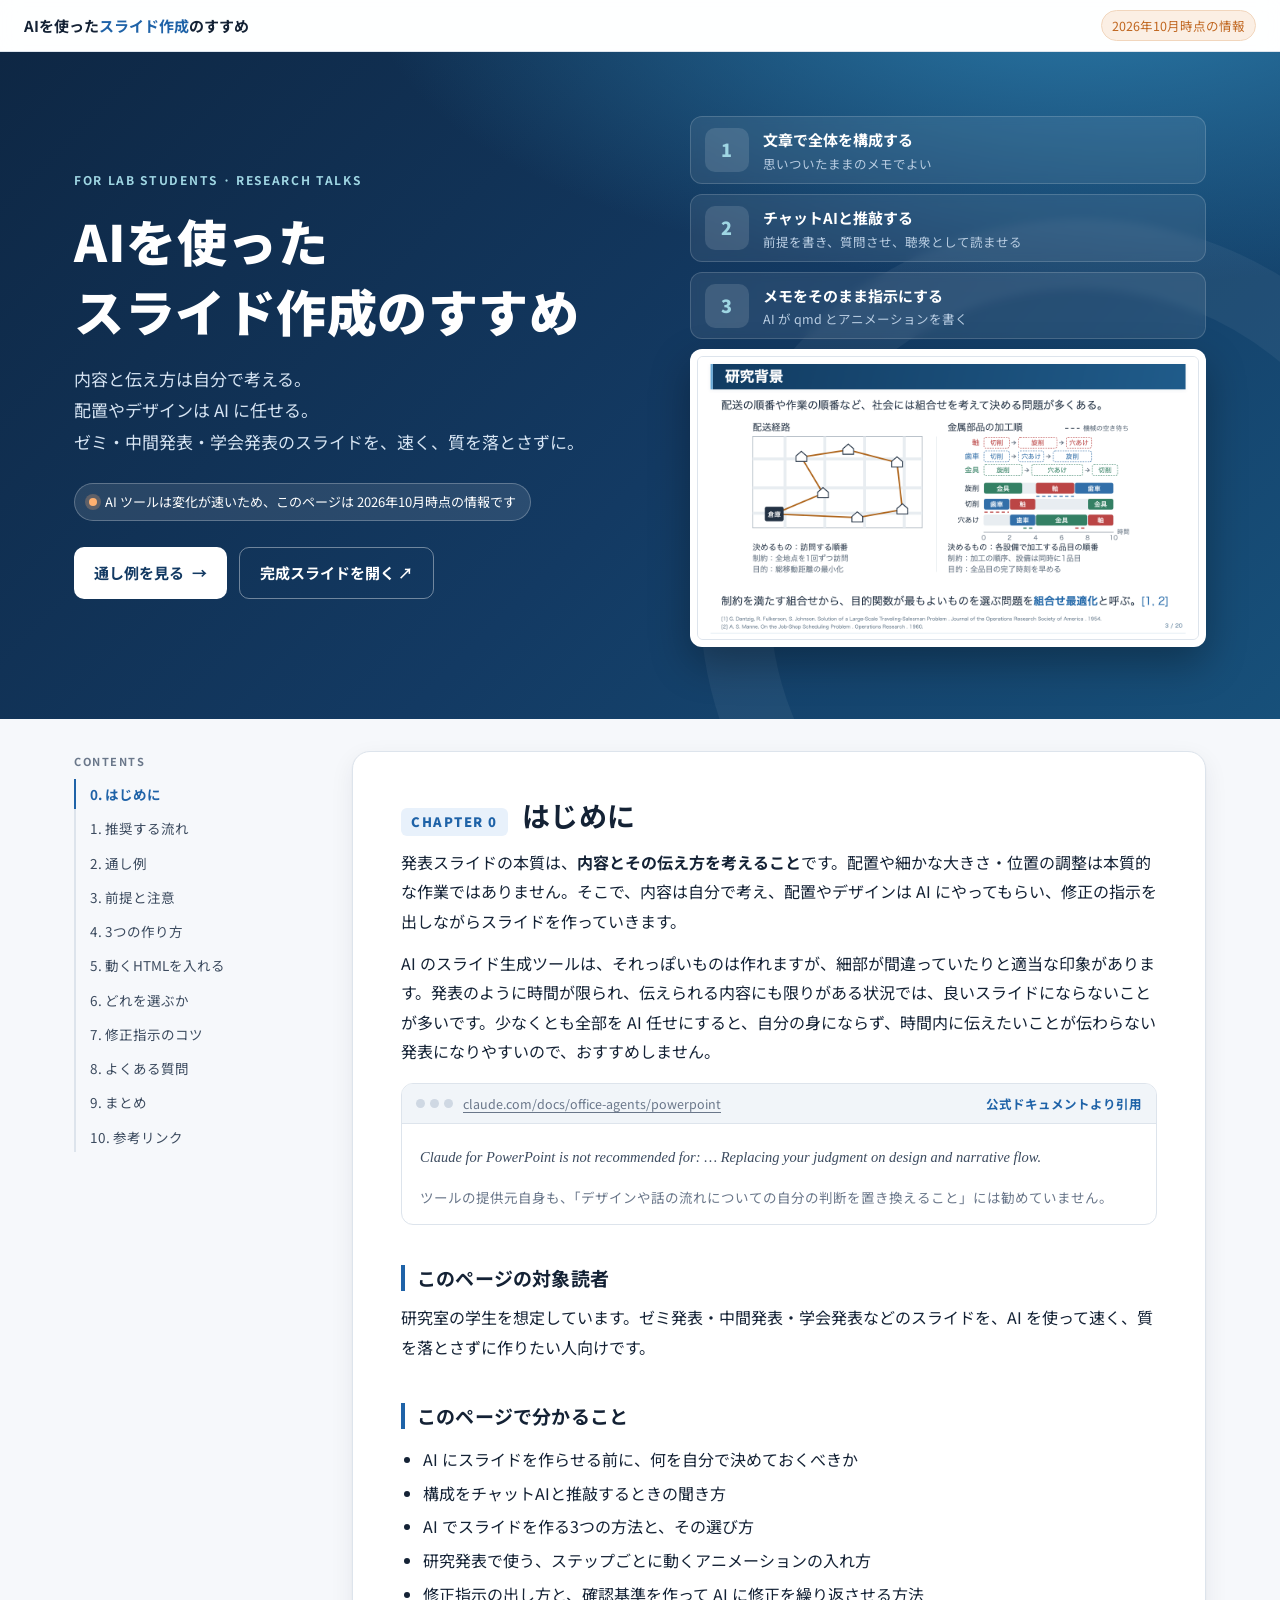
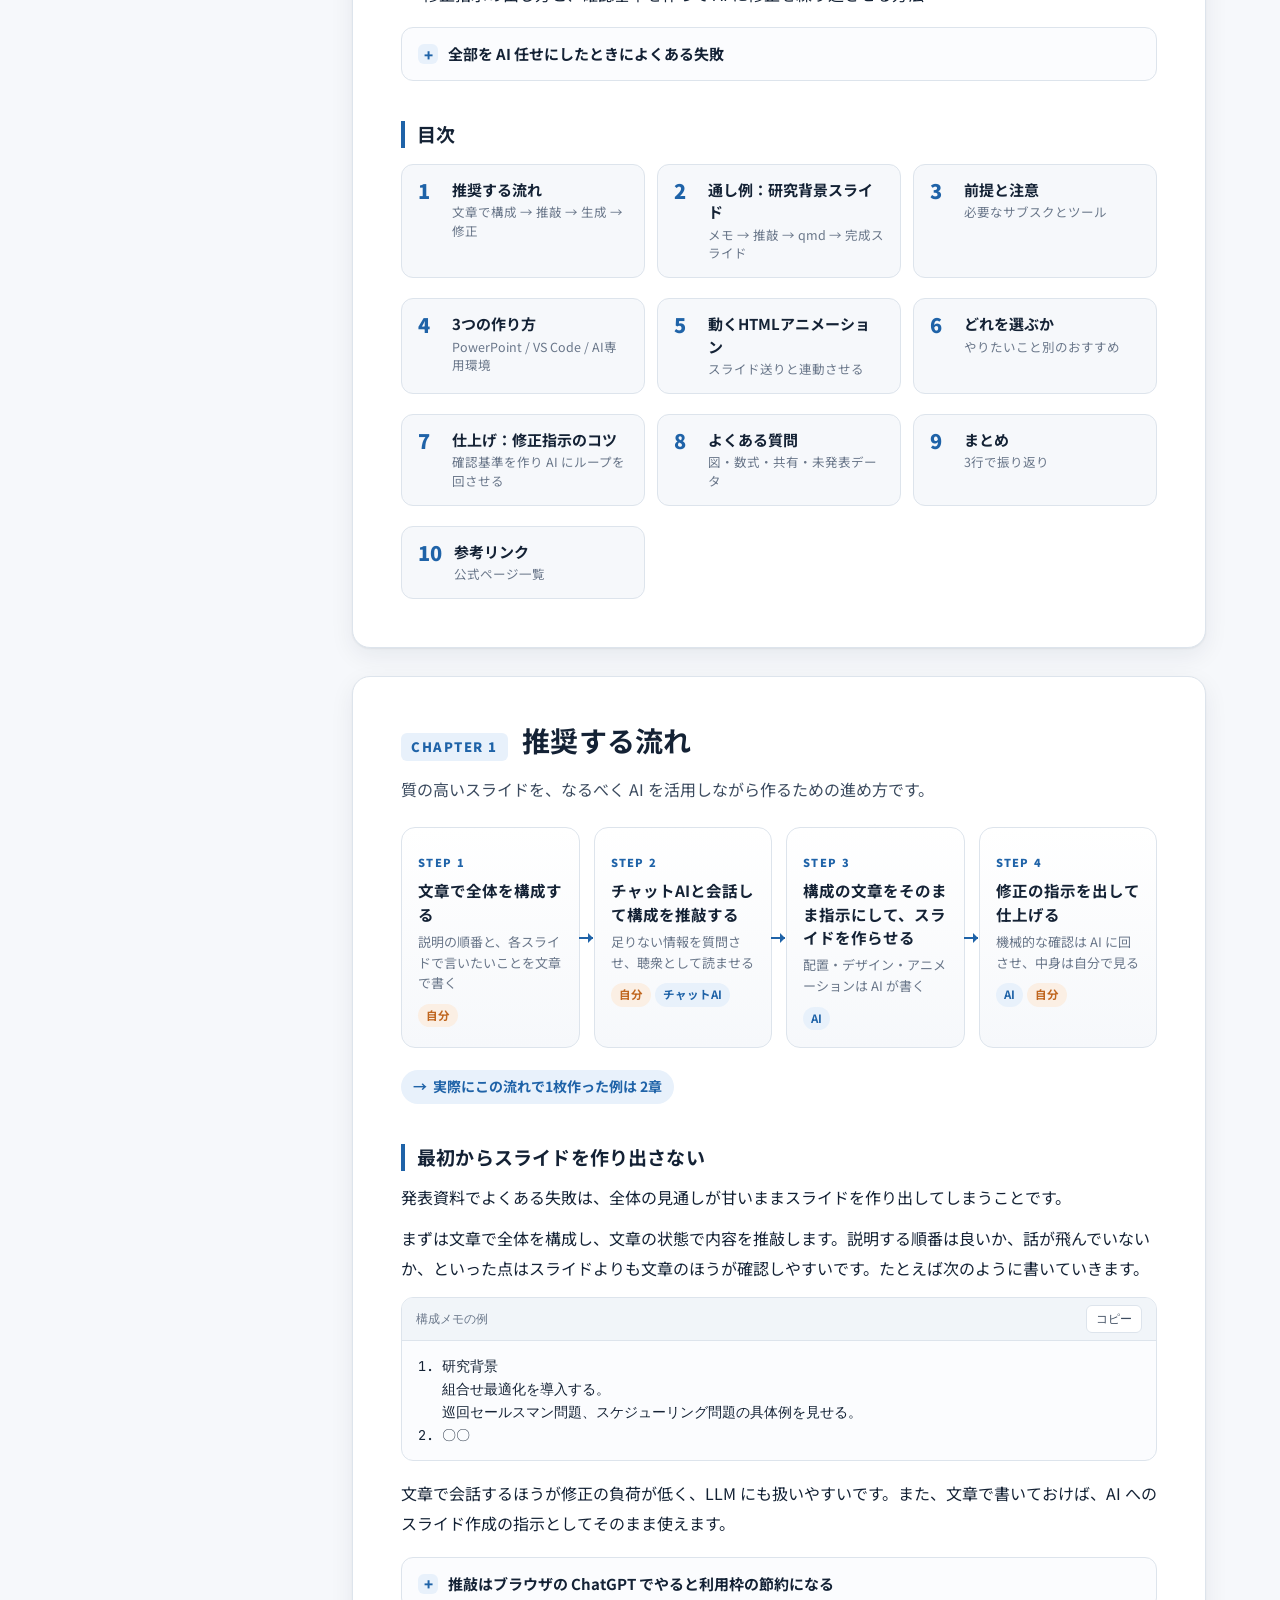
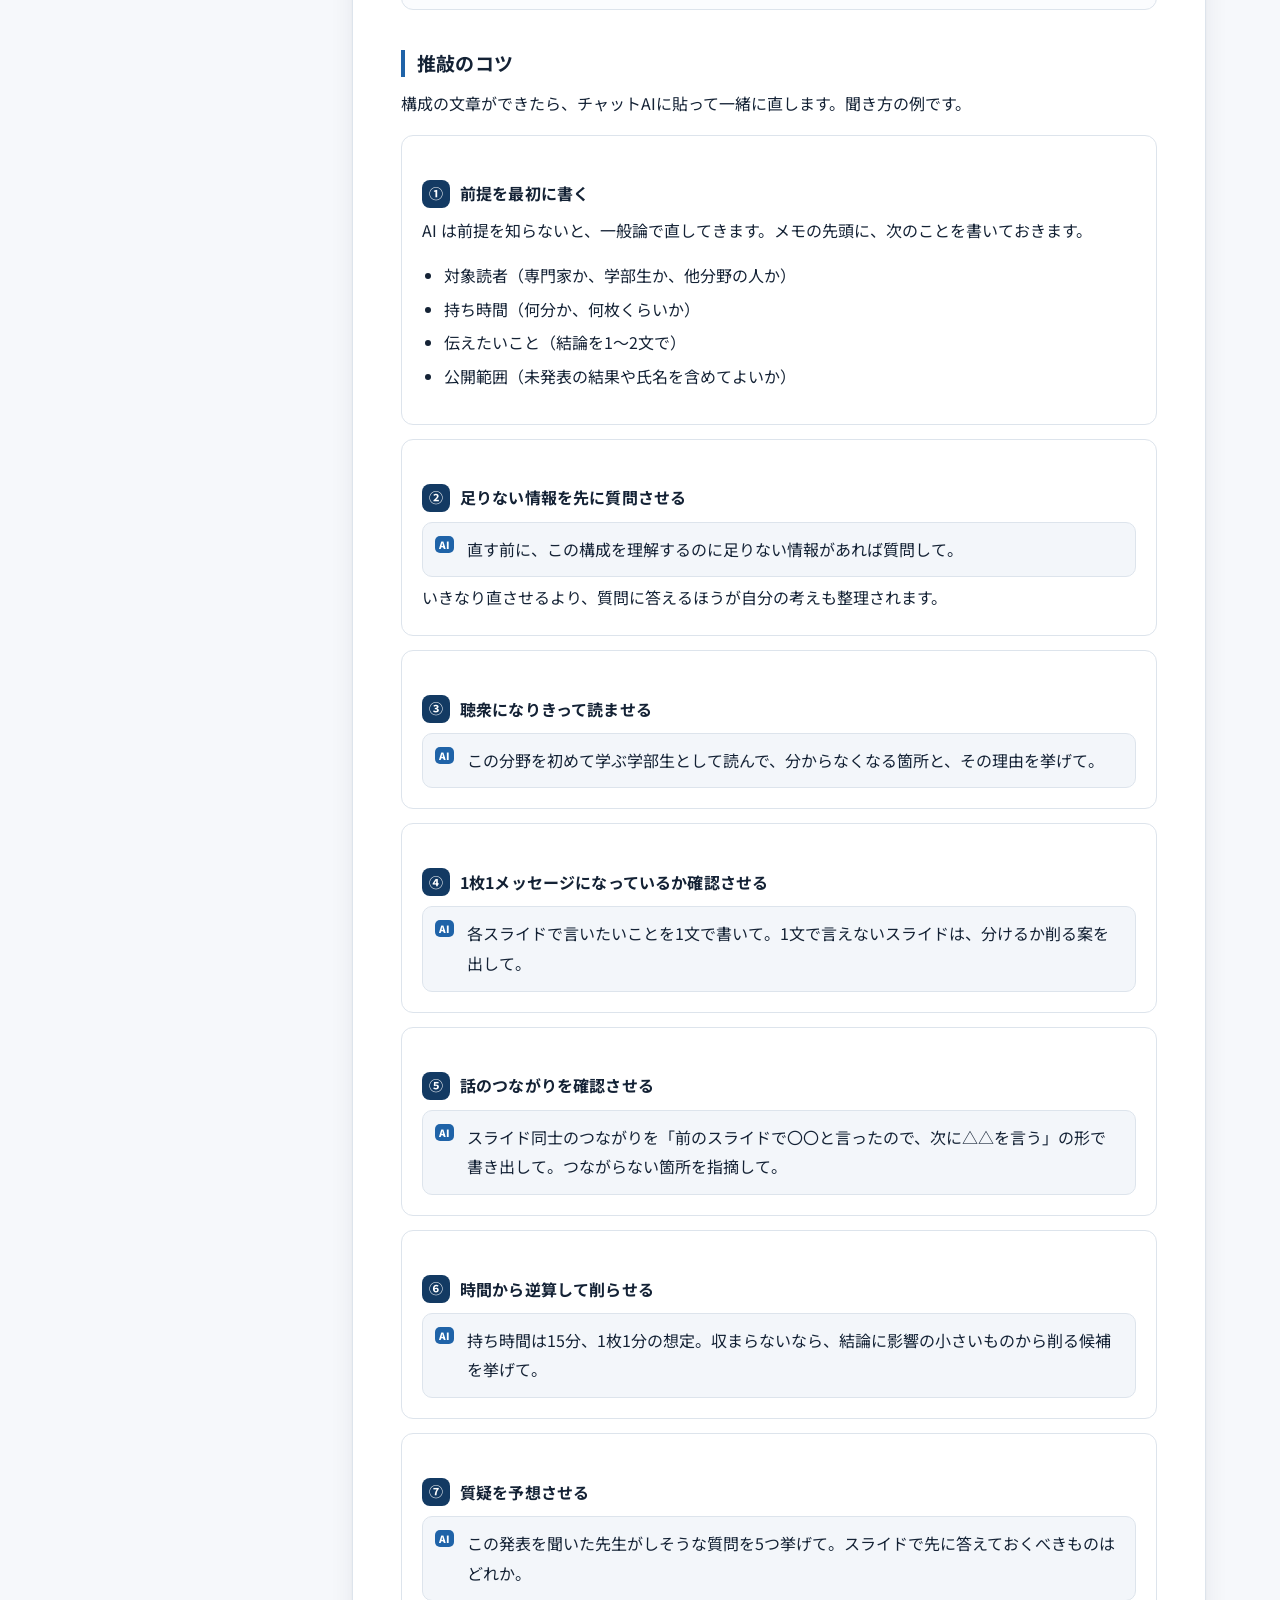
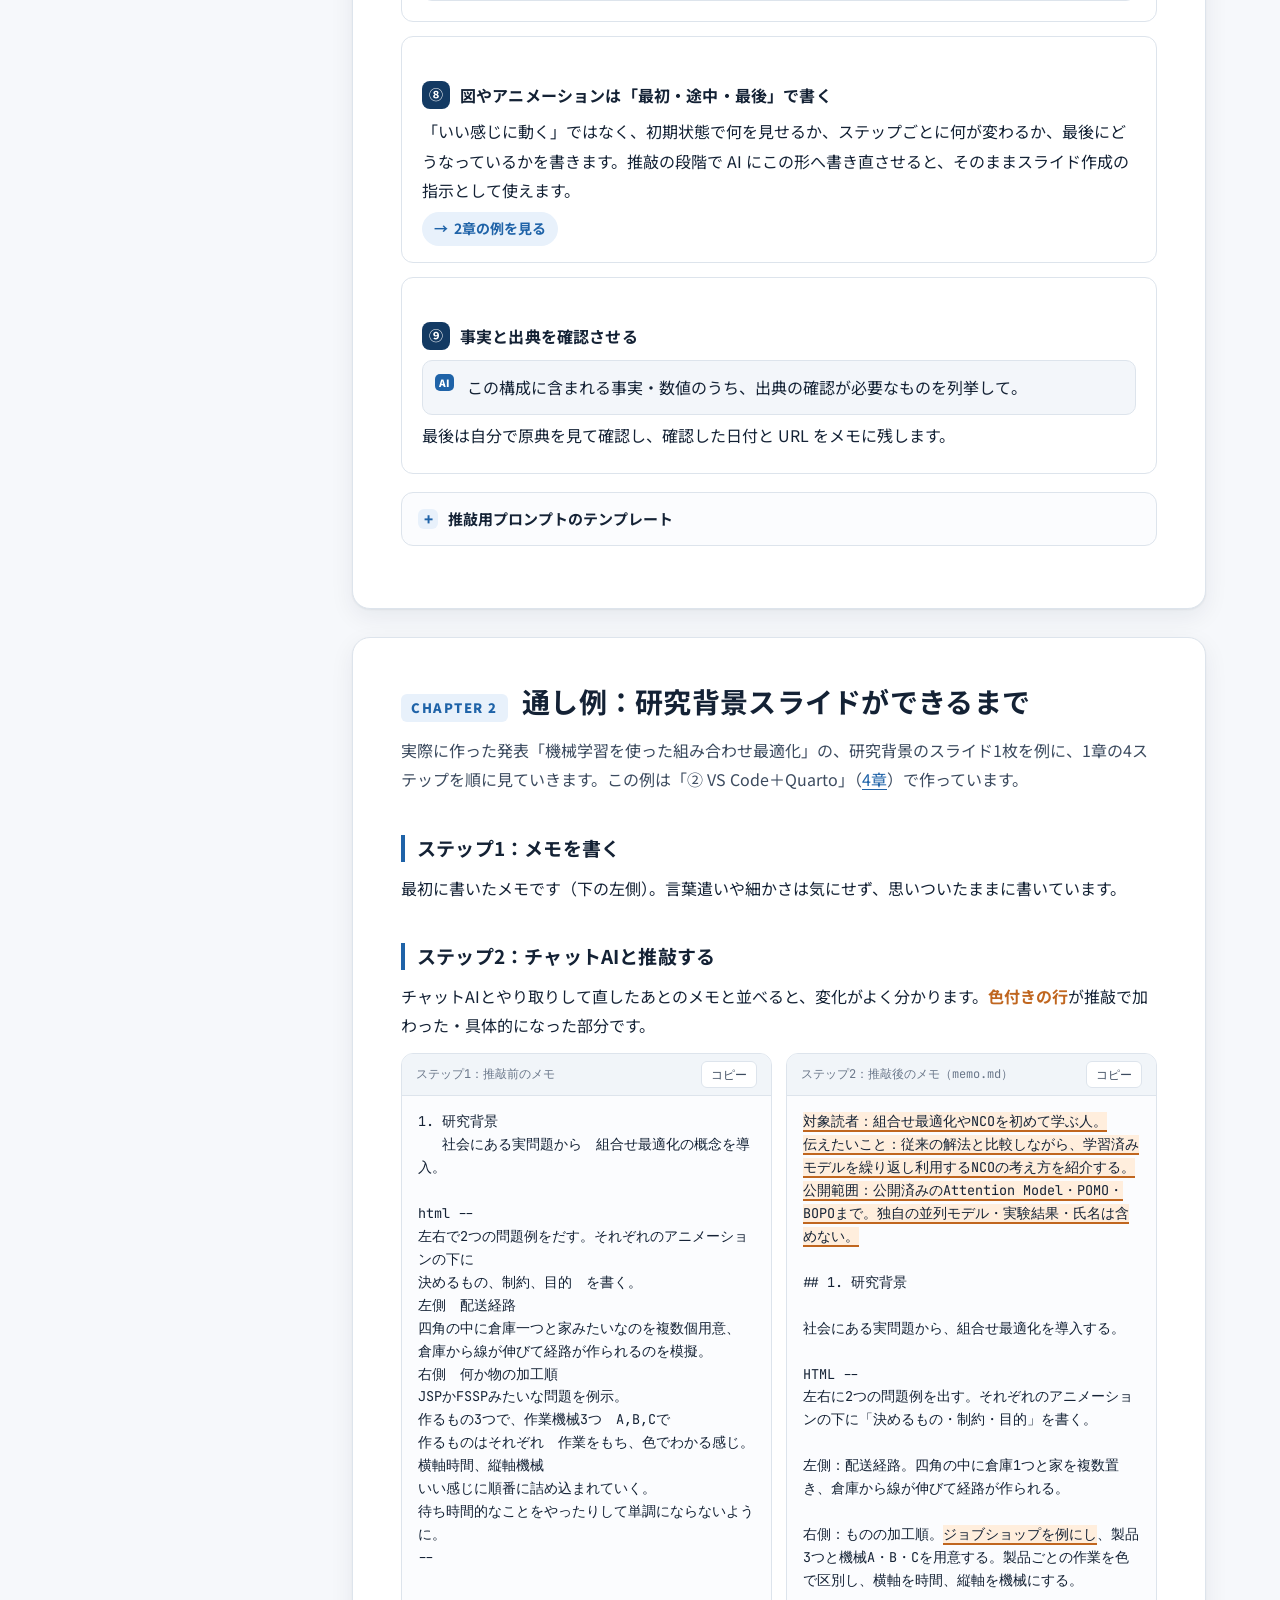
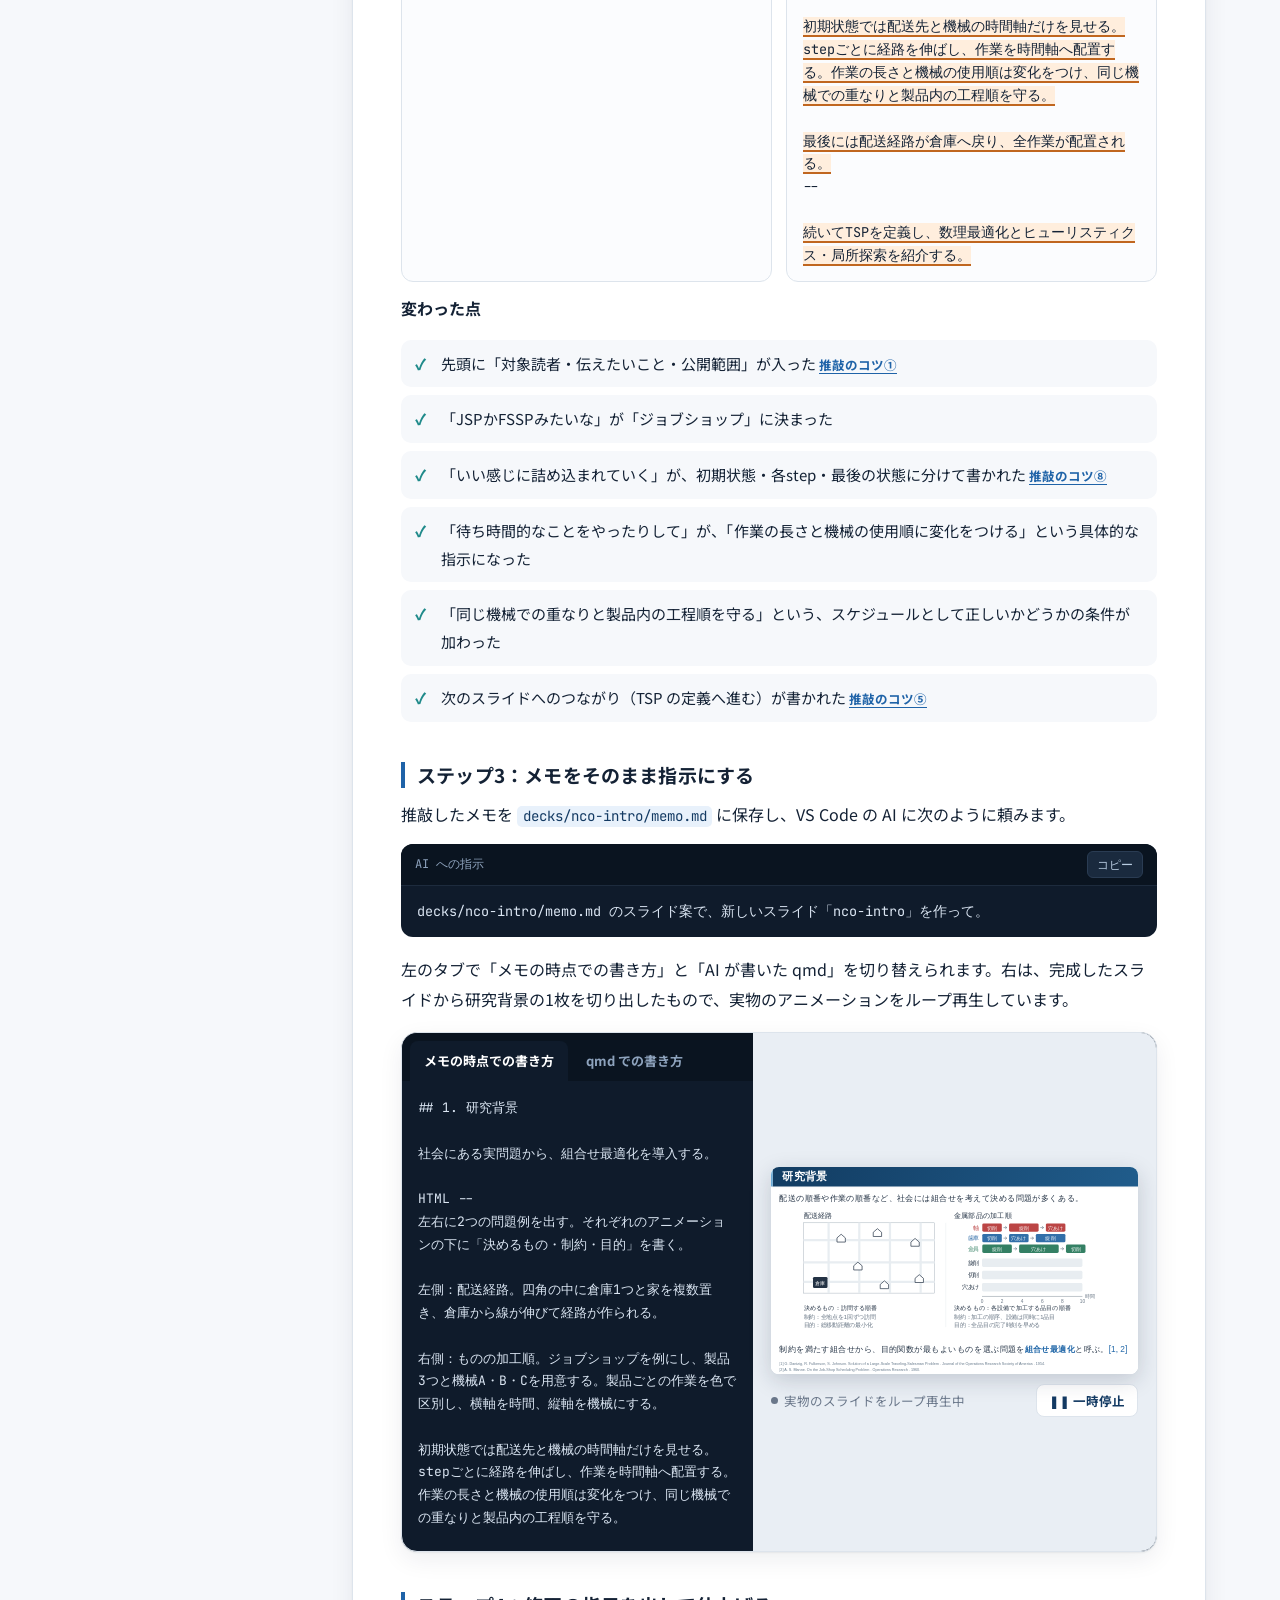
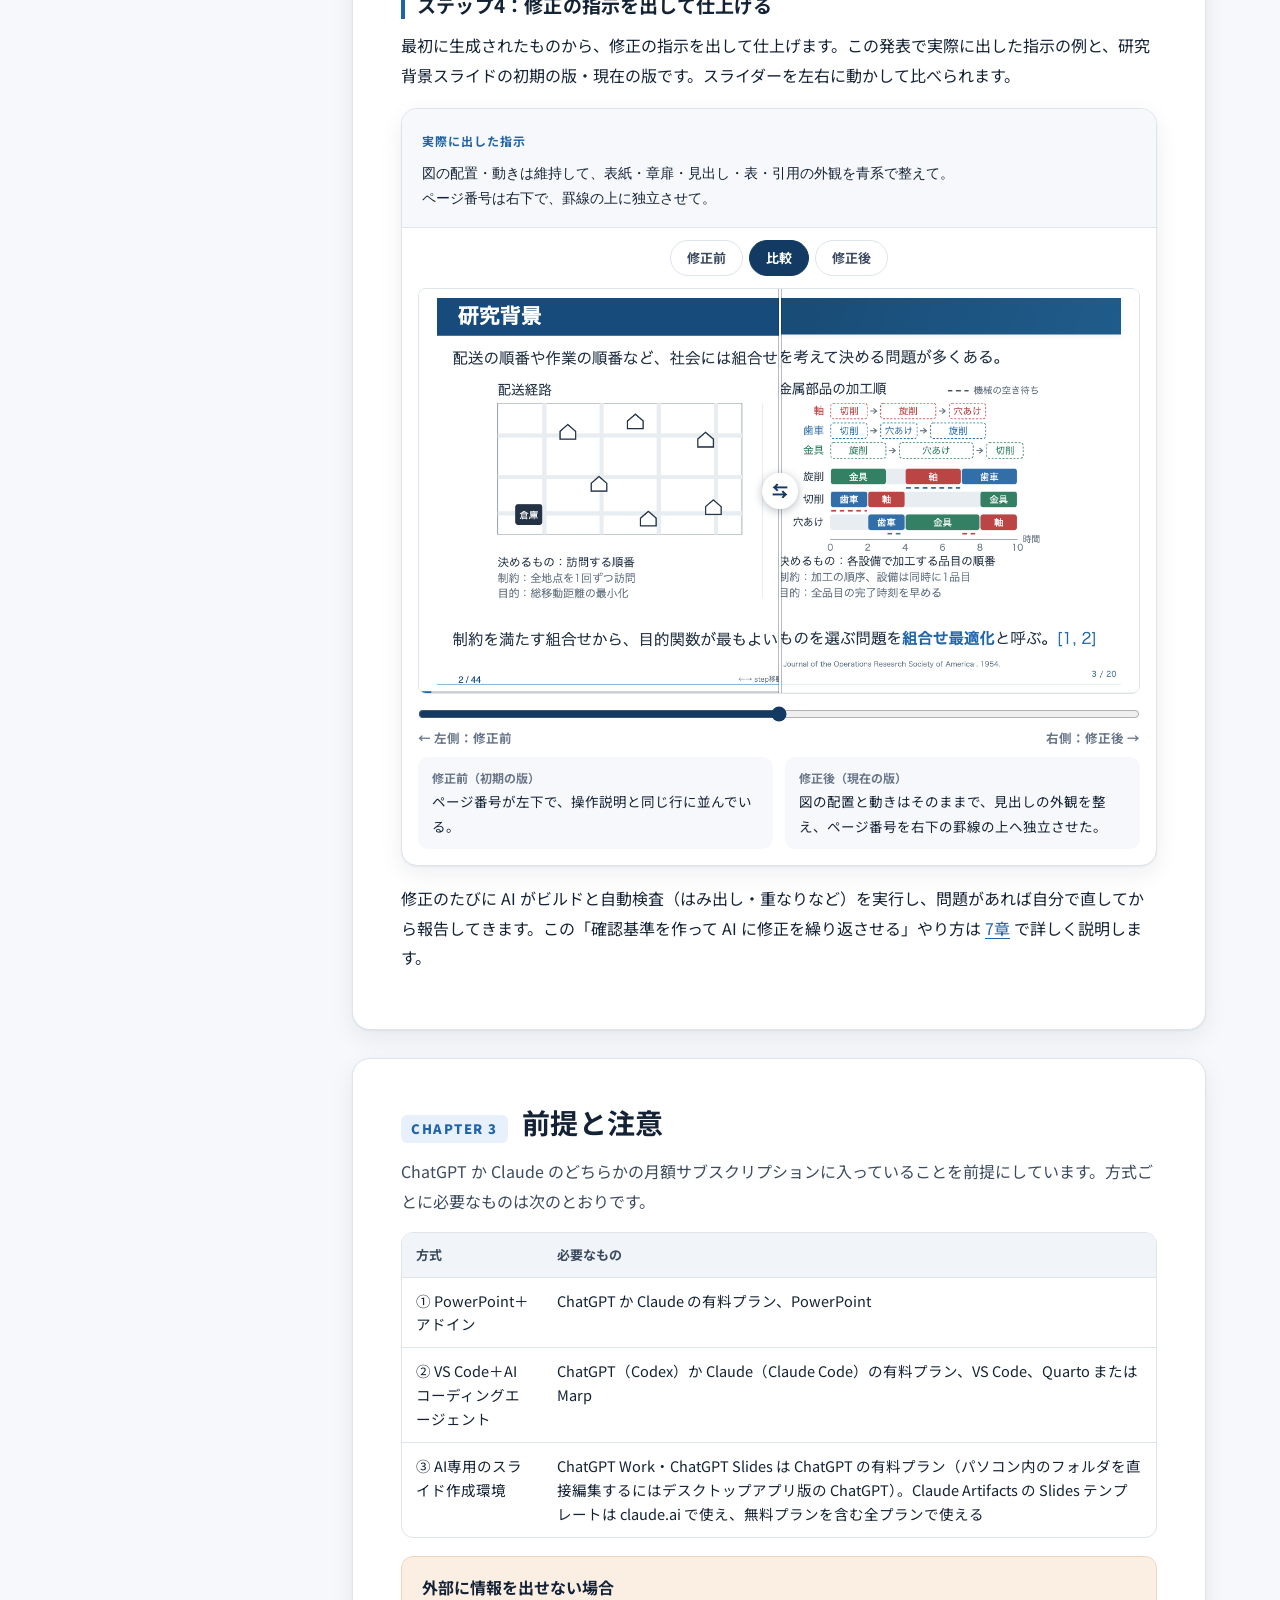
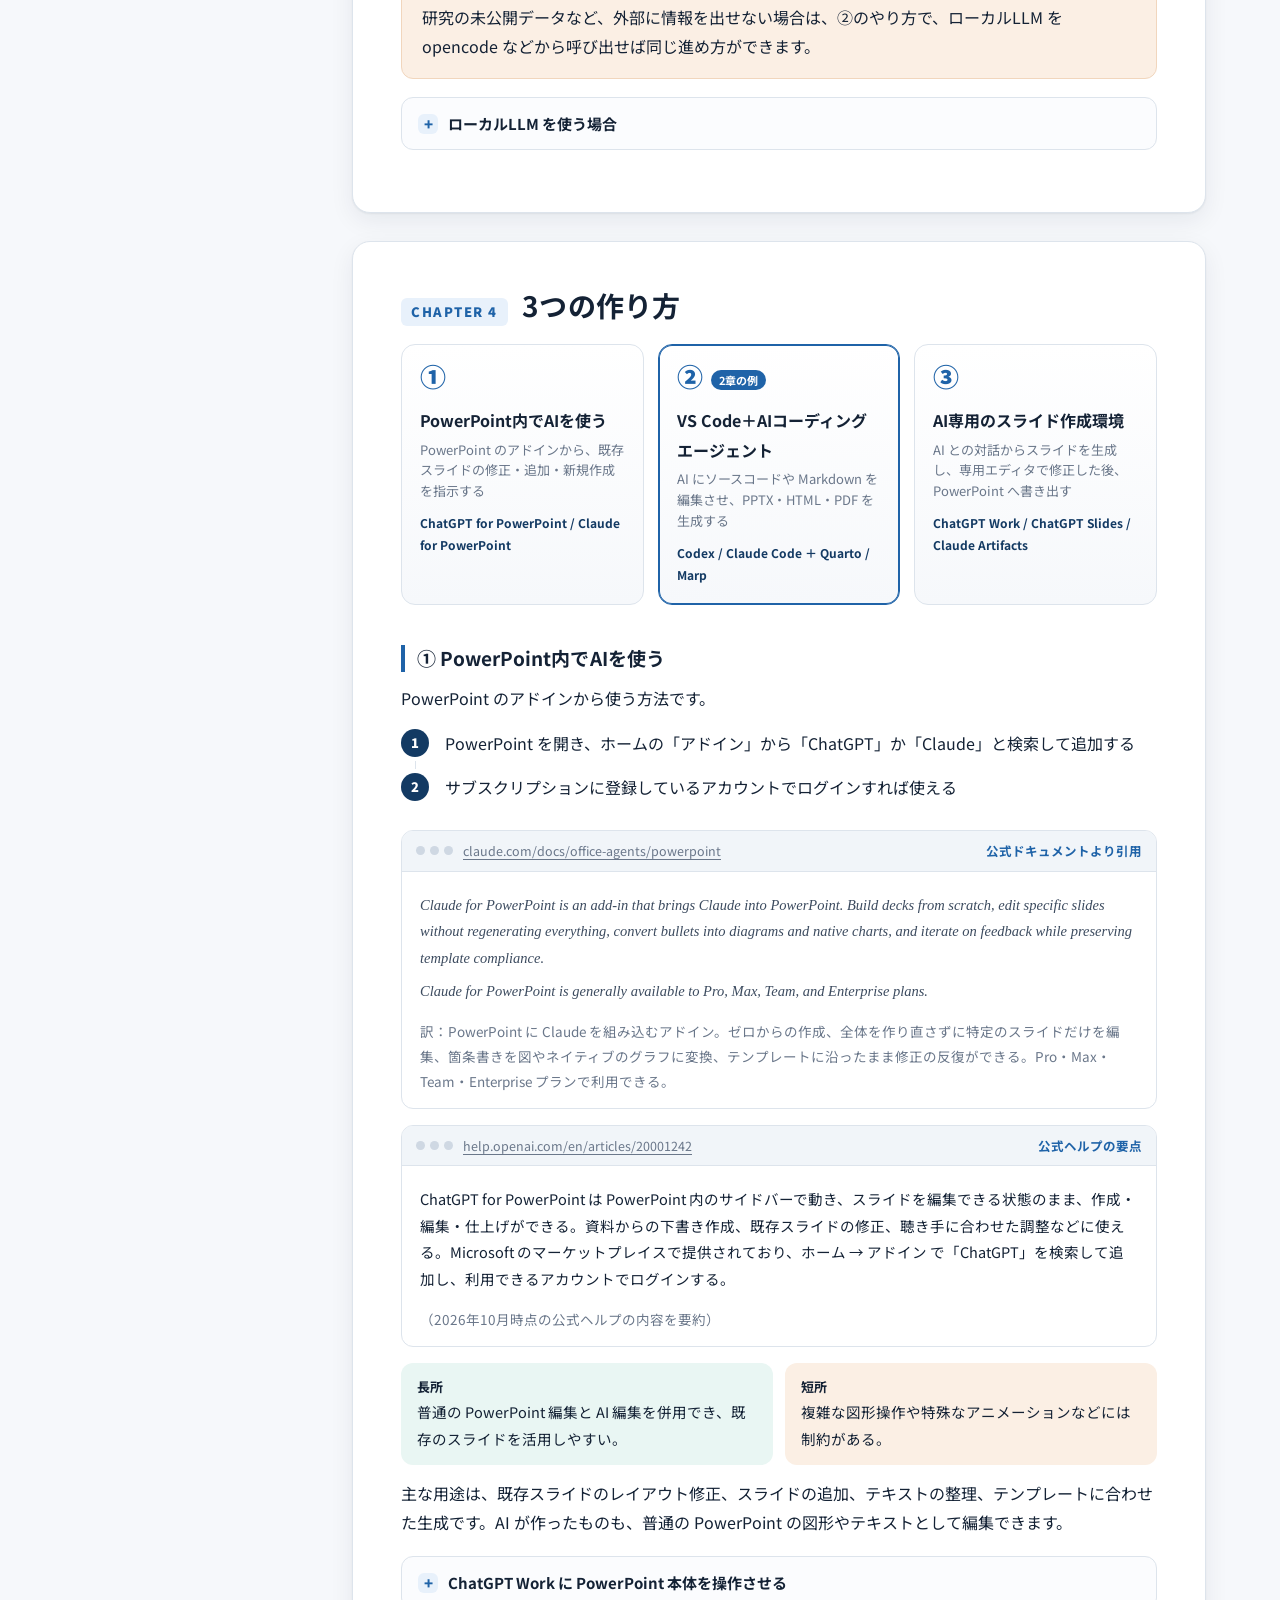
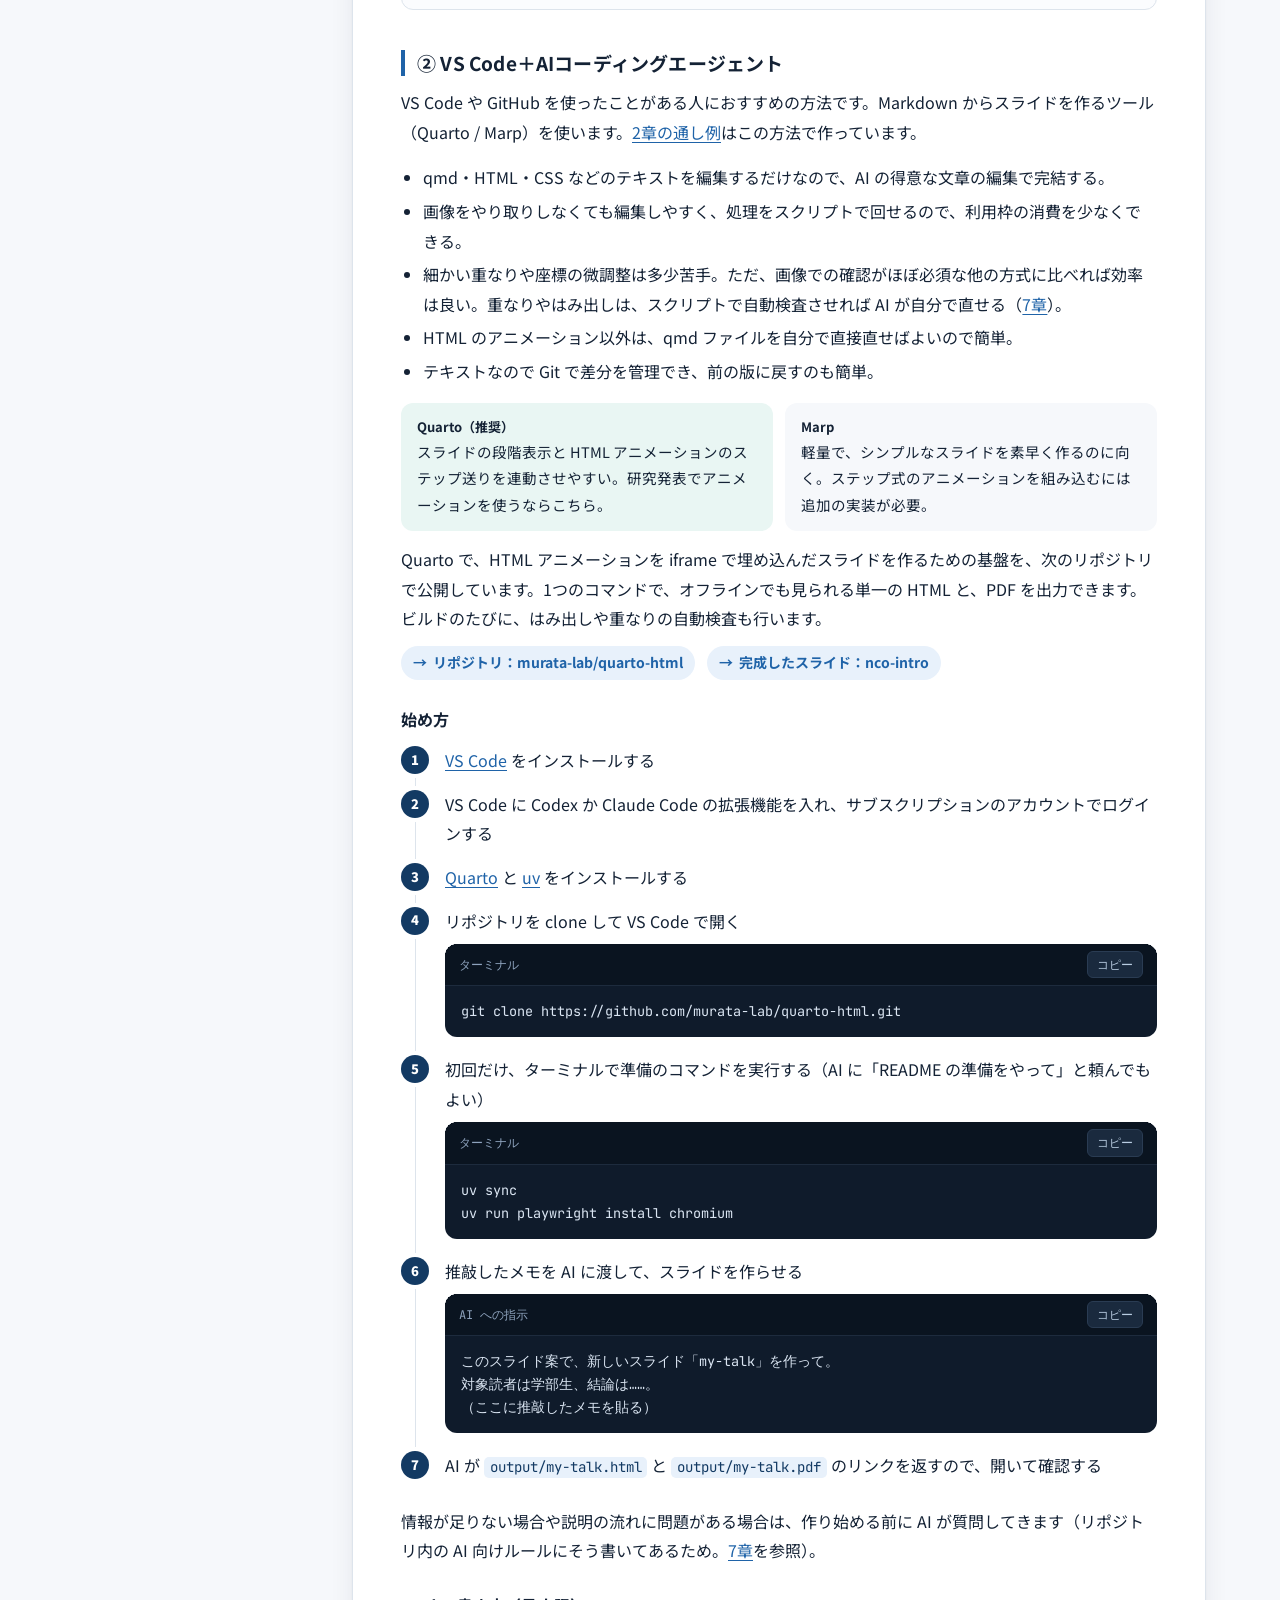
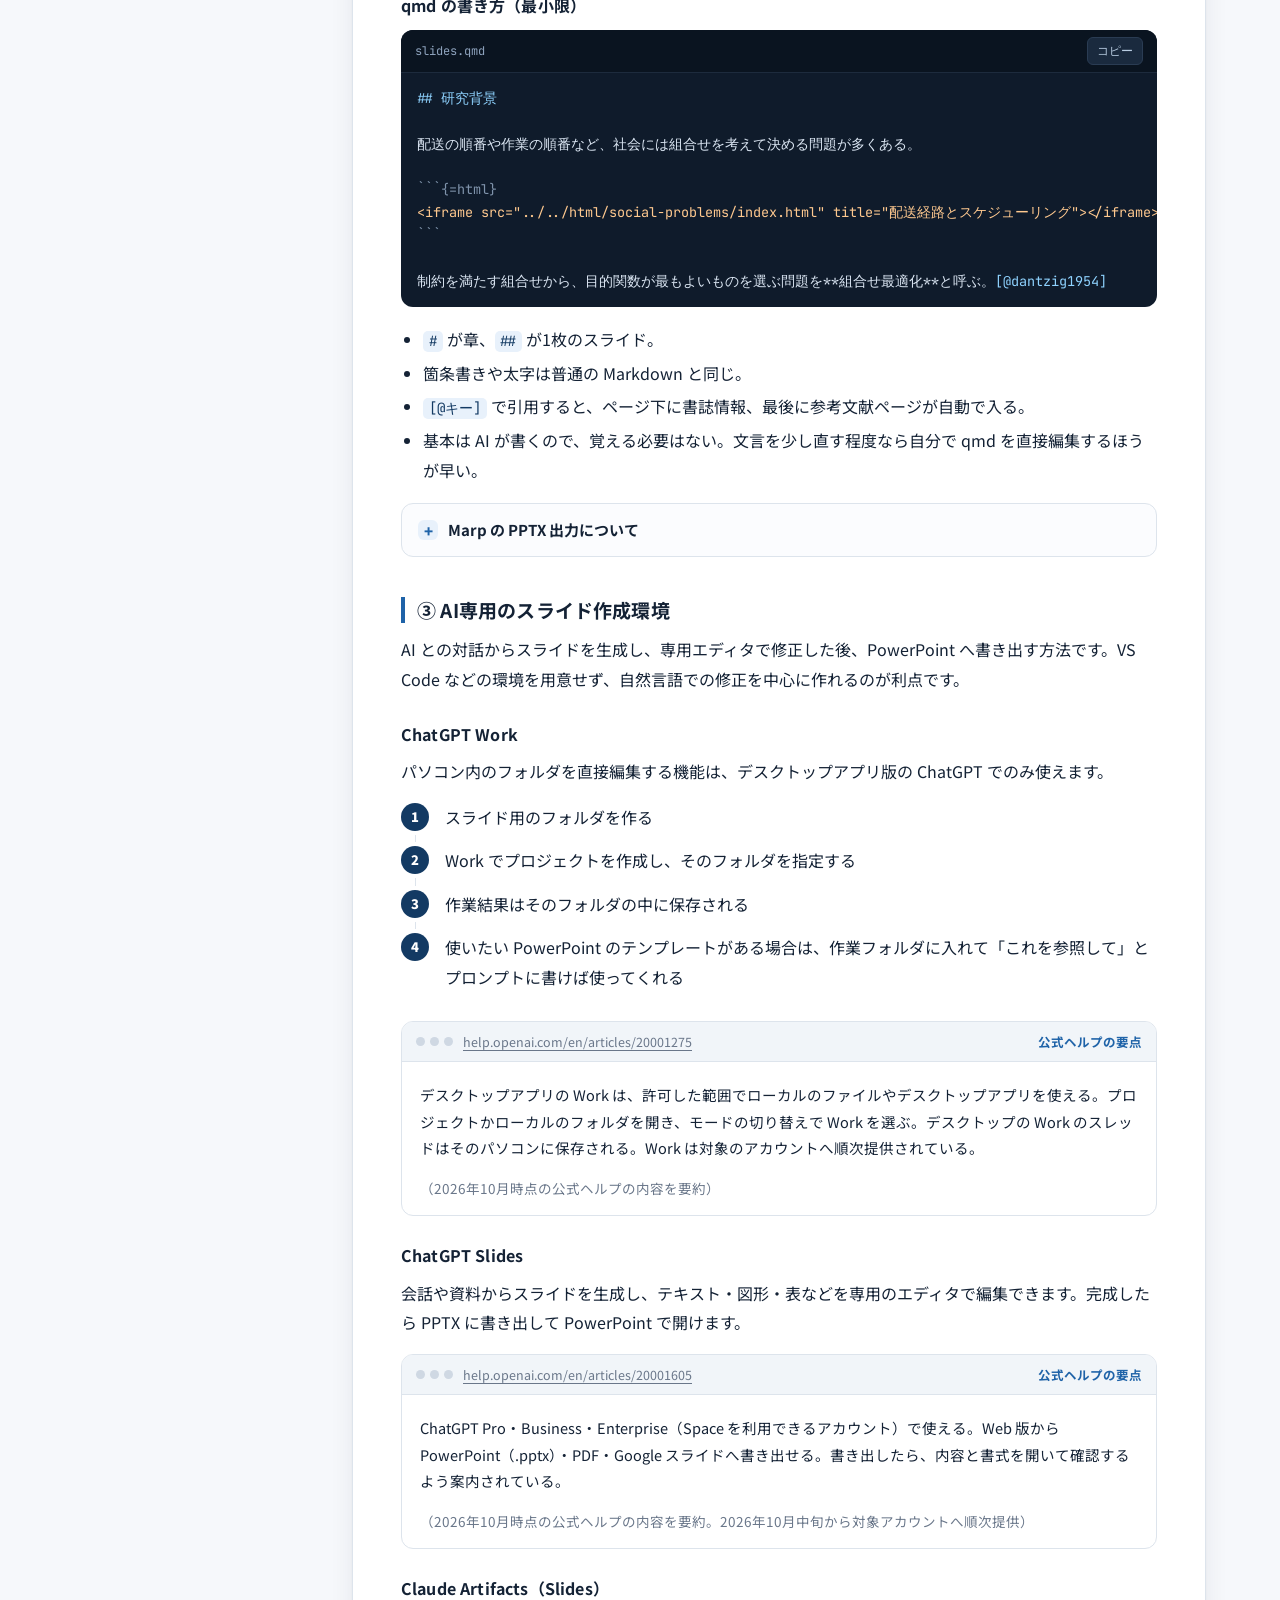
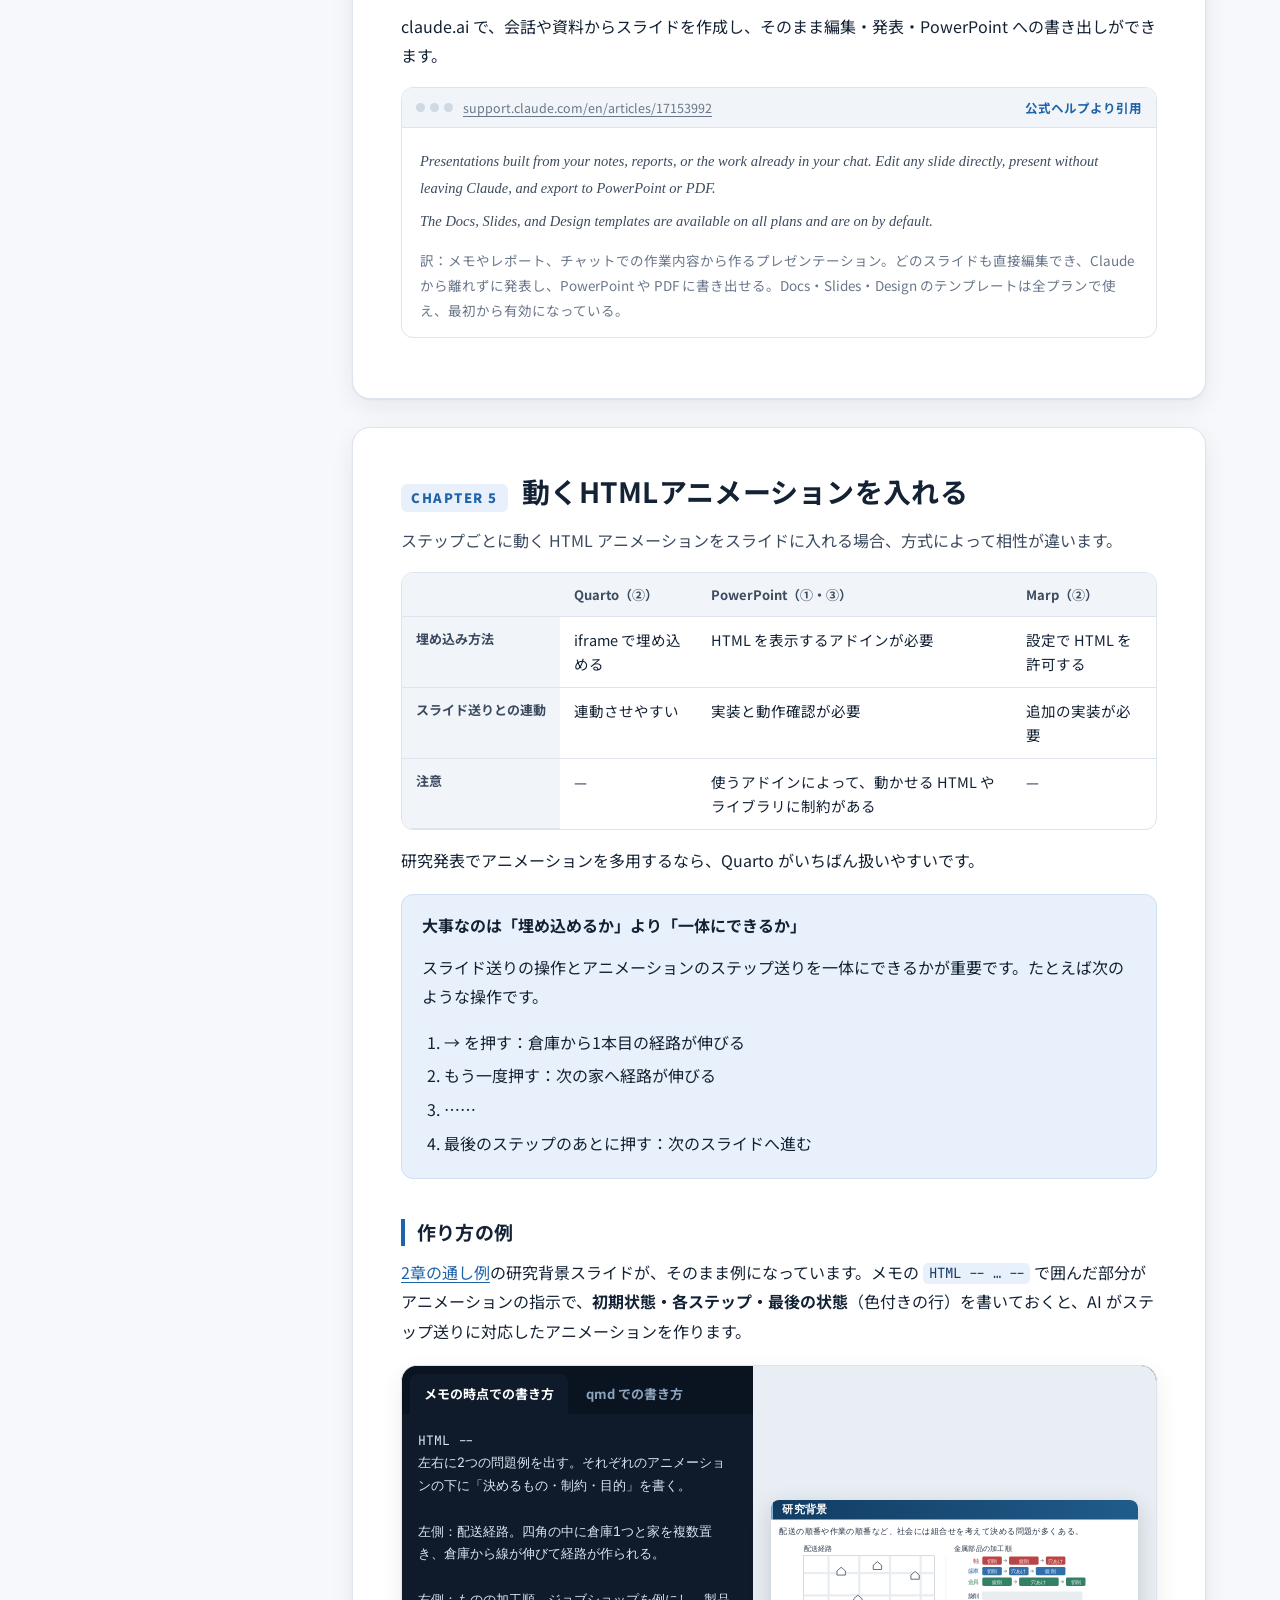
==== index.html @ 949746ef "Add site: AIを使ったスライド作成のすすめ Co-Authored-By: Claude Opus 5.5 <noreply@anthropic.com>" ====
<!doctype html>
<html lang="ja">
<head>
<meta charset="utf-8">
<meta name="viewport" content="width=device-width, initial-scale=1">
<title>AIを使ったスライド作成のすすめ</title>
<meta name="description" content="研究室の学生向け。内容は自分で考え、配置やデザインはAIに任せて、研究発表スライドを速く・質を落とさずに作る方法。2026年10月時点の情報。">
<meta property="og:title" content="AIを使ったスライド作成のすすめ">
<meta property="og:description" content="内容は自分で考え、配置やデザインはAIに。研究発表スライドの作り方（2026年10月時点）。">
<meta property="og:image" content="assets/img/background-after.png">
<meta name="theme-color" content="#133a63">
<link rel="preconnect" href="https://fonts.googleapis.com">
<link rel="preconnect" href="https://fonts.gstatic.com" crossorigin>
<link href="https://fonts.googleapis.com/css2?family=JetBrains+Mono:wght@400;600&family=Noto+Sans+JP:wght@400;700;900&display=swap" rel="stylesheet">
<link rel="stylesheet" href="assets/style.css">
<script src="assets/main.js" defer></script>
</head>
<body>

<header class="topbar">
  <a class="brand" href="#top">AIを使った<span>スライド作成</span>のすすめ</a>
  <span class="asof">2026年10月時点の情報</span>
  <div class="progress" aria-hidden="true"></div>
</header>

<div class="hero" id="top">
  <div class="hero-inner">
    <div>
      <span class="eyebrow">FOR LAB STUDENTS · RESEARCH TALKS</span>
      <h1>AIを使った<br>スライド作成のすすめ</h1>
      <p class="lead">内容と伝え方は自分で考える。<br>配置やデザインは AI に任せる。<br>ゼミ・中間発表・学会発表のスライドを、速く、質を落とさずに。</p>
      <span class="badge">AI ツールは変化が速いため、このページは 2026年10月時点の情報です</span>
      <div class="hero-actions">
        <a class="btn primary" href="#example">通し例を見る <span>→</span></a>
        <a class="btn ghost" href="https://murata-lab.github.io/quarto-html/nco-intro.html" target="_blank" rel="noopener">完成スライドを開く ↗</a>
      </div>
    </div>
    <div class="hero-visual" aria-label="メモからスライドができるまで">
      <div class="flow-stack">
        <div class="flow-card"><span class="n">1</span><div><b>文章で全体を構成する</b><small>思いついたままのメモでよい</small></div></div>
        <div class="flow-card"><span class="n">2</span><div><b>チャットAIと推敲する</b><small>前提を書き、質問させ、聴衆として読ませる</small></div></div>
        <div class="flow-card"><span class="n">3</span><div><b>メモをそのまま指示にする</b><small>AI が qmd とアニメーションを書く</small></div></div>
        <div class="flow-card final"><img src="assets/img/background-after.png" alt="完成した研究背景スライド。左に配送経路、右に金属部品の加工順のスケジュール図" width="1280" height="720"></div>
      </div>
    </div>
  </div>
</div>

<div class="layout">
  <nav class="sidenav" aria-label="目次">
    <p>CONTENTS</p>
    <ol>
      <li><a href="#intro">0. はじめに</a></li>
      <li><a href="#flow">1. 推奨する流れ</a></li>
      <li><a href="#example">2. 通し例</a></li>
      <li><a href="#prereq">3. 前提と注意</a></li>
      <li><a href="#methods">4. 3つの作り方</a></li>
      <li><a href="#animation">5. 動くHTMLを入れる</a></li>
      <li><a href="#choose">6. どれを選ぶか</a></li>
      <li><a href="#revise">7. 修正指示のコツ</a></li>
      <li><a href="#faq">8. よくある質問</a></li>
      <li><a href="#summary">9. まとめ</a></li>
      <li><a href="#links">10. 参考リンク</a></li>
    </ol>
  </nav>

  <main>

<!-- ====================== 0 ====================== -->
<section class="chapter" id="intro">
  <div class="chapter-head"><span class="chapter-num">CHAPTER 0</span><h2>はじめに</h2></div>

  <p>発表スライドの本質は、<strong>内容とその伝え方を考えること</strong>です。配置や細かな大きさ・位置の調整は本質的な作業ではありません。そこで、内容は自分で考え、配置やデザインは AI にやってもらい、修正の指示を出しながらスライドを作っていきます。</p>
  <p>AI のスライド生成ツールは、それっぽいものは作れますが、細部が間違っていたりと適当な印象があります。発表のように時間が限られ、伝えられる内容にも限りがある状況では、良いスライドにならないことが多いです。少なくとも全部を AI 任せにすると、自分の身にならず、時間内に伝えたいことが伝わらない発表になりやすいので、おすすめしません。</p>

  <div class="quote">
    <div class="quote-head"><span class="dots"><i></i><i></i><i></i></span><a href="https://claude.com/docs/office-agents/powerpoint" target="_blank" rel="noopener">claude.com/docs/office-agents/powerpoint</a><span class="kind">公式ドキュメントより引用</span></div>
    <blockquote><p class="en">Claude for PowerPoint is not recommended for: … Replacing your judgment on design and narrative flow.</p></blockquote>
    <p class="ja">ツールの提供元自身も、「デザインや話の流れについての自分の判断を置き換えること」には勧めていません。</p>
  </div>

  <h3>このページの対象読者</h3>
  <p>研究室の学生を想定しています。ゼミ発表・中間発表・学会発表などのスライドを、AI を使って速く、質を落とさずに作りたい人向けです。</p>

  <h3>このページで分かること</h3>
  <ul>
    <li>AI にスライドを作らせる前に、何を自分で決めておくべきか</li>
    <li>構成をチャットAIと推敲するときの聞き方</li>
    <li>AI でスライドを作る3つの方法と、その選び方</li>
    <li>研究発表で使う、ステップごとに動くアニメーションの入れ方</li>
    <li>修正指示の出し方と、確認基準を作って AI に修正を繰り返させる方法</li>
  </ul>

  <details>
    <summary>全部を AI 任せにしたときによくある失敗</summary>
    <div class="body">
      <ul>
        <li>1枚に情報を詰め込みすぎて、持ち時間内に話しきれない。</li>
        <li>それっぽい図だけど、意味が分かりにくい or 内容とズレている。</li>
        <li>教科書的な一般論の流れになり、自分の研究で何を主張したいのかが見えない。</li>
        <li>自分で考えていないので、質疑で突っ込まれたときに答えられない。</li>
      </ul>
      <p>どれも、内容を自分で決めてから AI に渡せばある程度防げますし、修正していけば自分が1から書くより、速く良いスライドが作れます。</p>
    </div>
  </details>

  <h3 id="toc">目次</h3>
  <ol class="toc">
    <li><a href="#flow"><span class="tn">1</span><span><b>推奨する流れ</b><small>文章で構成 → 推敲 → 生成 → 修正</small></span></a></li>
    <li><a href="#example"><span class="tn">2</span><span><b>通し例：研究背景スライド</b><small>メモ → 推敲 → qmd → 完成スライド</small></span></a></li>
    <li><a href="#prereq"><span class="tn">3</span><span><b>前提と注意</b><small>必要なサブスクとツール</small></span></a></li>
    <li><a href="#methods"><span class="tn">4</span><span><b>3つの作り方</b><small>PowerPoint / VS Code / AI専用環境</small></span></a></li>
    <li><a href="#animation"><span class="tn">5</span><span><b>動くHTMLアニメーション</b><small>スライド送りと連動させる</small></span></a></li>
    <li><a href="#choose"><span class="tn">6</span><span><b>どれを選ぶか</b><small>やりたいこと別のおすすめ</small></span></a></li>
    <li><a href="#revise"><span class="tn">7</span><span><b>仕上げ：修正指示のコツ</b><small>確認基準を作り AI にループを回させる</small></span></a></li>
    <li><a href="#faq"><span class="tn">8</span><span><b>よくある質問</b><small>図・数式・共有・未発表データ</small></span></a></li>
    <li><a href="#summary"><span class="tn">9</span><span><b>まとめ</b><small>3行で振り返り</small></span></a></li>
    <li><a href="#links"><span class="tn">10</span><span><b>参考リンク</b><small>公式ページ一覧</small></span></a></li>
  </ol>
</section>

<!-- ====================== 1 ====================== -->
<section class="chapter" id="flow">
  <div class="chapter-head"><span class="chapter-num">CHAPTER 1</span><h2>推奨する流れ</h2></div>
  <p class="intro-text">質の高いスライドを、なるべく AI を活用しながら作るための進め方です。</p>

  <div class="steps">
    <div class="step"><span class="sn">STEP 1</span><b>文章で全体を構成する</b><small>説明の順番と、各スライドで言いたいことを文章で書く</small><span class="who me">自分</span></div>
    <div class="step"><span class="sn">STEP 2</span><b>チャットAIと会話して構成を推敲する</b><small>足りない情報を質問させ、聴衆として読ませる</small><span class="who me">自分</span> <span class="who ai">チャットAI</span></div>
    <div class="step"><span class="sn">STEP 3</span><b>構成の文章をそのまま指示にして、スライドを作らせる</b><small>配置・デザイン・アニメーションは AI が書く</small><span class="who ai">AI</span></div>
    <div class="step"><span class="sn">STEP 4</span><b>修正の指示を出して仕上げる</b><small>機械的な確認は AI に回させ、中身は自分で見る</small><span class="who ai">AI</span> <span class="who me">自分</span></div>
  </div>
  <a class="see" href="#example">実際にこの流れで1枚作った例は 2章</a>

  <h3>最初からスライドを作り出さない</h3>
  <p>発表資料でよくある失敗は、全体の見通しが甘いままスライドを作り出してしまうことです。</p>
  <p>まずは文章で全体を構成し、文章の状態で内容を推敲します。説明する順番は良いか、話が飛んでいないか、といった点はスライドよりも文章のほうが確認しやすいです。たとえば次のように書いていきます。</p>
  <div class="code light"><div class="label"><span>構成メモの例</span></div><pre>1. 研究背景
   組合せ最適化を導入する。
   巡回セールスマン問題、スケジューリング問題の具体例を見せる。
2. 〇〇</pre></div>
  <p>文章で会話するほうが修正の負荷が低く、LLM にも扱いやすいです。また、文章で書いておけば、AI へのスライド作成の指示としてそのまま使えます。</p>

  <details>
    <summary>推敲はブラウザの ChatGPT でやると利用枠の節約になる</summary>
    <div class="body">
      <p>この状態でブラウザの ChatGPT と会話して構成を修正していくと、利用枠の節約にもなります。ChatGPT ではチャットと Codex の利用枠が別だからです。</p>
      <p>Claude はチャットと Claude Code で利用枠を共有しているので、この効果はありません。</p>
    </div>
  </details>

  <h3>推敲のコツ</h3>
  <p>構成の文章ができたら、チャットAIに貼って一緒に直します。聞き方の例です。</p>

  <div class="tips">
    <div class="tip">
      <h4><span class="k">①</span>前提を最初に書く</h4>
      <p>AI は前提を知らないと、一般論で直してきます。メモの先頭に、次のことを書いておきます。</p>
      <ul>
        <li>対象読者（専門家か、学部生か、他分野の人か）</li>
        <li>持ち時間（何分か、何枚くらいか）</li>
        <li>伝えたいこと（結論を1〜2文で）</li>
        <li>公開範囲（未発表の結果や氏名を含めてよいか）</li>
      </ul>
    </div>
    <div class="tip">
      <h4><span class="k">②</span>足りない情報を先に質問させる</h4>
      <blockquote class="prompt">直す前に、この構成を理解するのに足りない情報があれば質問して。</blockquote>
      <p>いきなり直させるより、質問に答えるほうが自分の考えも整理されます。</p>
    </div>
    <div class="tip">
      <h4><span class="k">③</span>聴衆になりきって読ませる</h4>
      <blockquote class="prompt">この分野を初めて学ぶ学部生として読んで、分からなくなる箇所と、その理由を挙げて。</blockquote>
    </div>
    <div class="tip">
      <h4><span class="k">④</span>1枚1メッセージになっているか確認させる</h4>
      <blockquote class="prompt">各スライドで言いたいことを1文で書いて。1文で言えないスライドは、分けるか削る案を出して。</blockquote>
    </div>
    <div class="tip">
      <h4><span class="k">⑤</span>話のつながりを確認させる</h4>
      <blockquote class="prompt">スライド同士のつながりを「前のスライドで〇〇と言ったので、次に△△を言う」の形で書き出して。つながらない箇所を指摘して。</blockquote>
    </div>
    <div class="tip">
      <h4><span class="k">⑥</span>時間から逆算して削らせる</h4>
      <blockquote class="prompt">持ち時間は15分、1枚1分の想定。収まらないなら、結論に影響の小さいものから削る候補を挙げて。</blockquote>
    </div>
    <div class="tip">
      <h4><span class="k">⑦</span>質疑を予想させる</h4>
      <blockquote class="prompt">この発表を聞いた先生がしそうな質問を5つ挙げて。スライドで先に答えておくべきものはどれか。</blockquote>
    </div>
    <div class="tip">
      <h4><span class="k">⑧</span>図やアニメーションは「最初・途中・最後」で書く</h4>
      <p>「いい感じに動く」ではなく、初期状態で何を見せるか、ステップごとに何が変わるか、最後にどうなっているかを書きます。推敲の段階で AI にこの形へ書き直させると、そのままスライド作成の指示として使えます。</p>
      <a class="see" href="#example-step2">2章の例を見る</a>
    </div>
    <div class="tip">
      <h4><span class="k">⑨</span>事実と出典を確認させる</h4>
      <blockquote class="prompt">この構成に含まれる事実・数値のうち、出典の確認が必要なものを列挙して。</blockquote>
      <p>最後は自分で原典を見て確認し、確認した日付と URL をメモに残します。</p>
    </div>
  </div>

  <details>
    <summary>推敲用プロンプトのテンプレート</summary>
    <div class="body">
      <div class="code"><div class="label"><span>推敲用プロンプト</span></div><pre>以下は研究発表スライドの構成案です。

対象読者：
持ち時間：
伝えたいこと：
公開範囲：

まだ直さないでください。
1. 構成を理解するのに足りない情報があれば質問してください。
2. 初見の対象読者として、分からなくなる箇所とその理由を挙げてください。
3. 各スライドの言いたいことを1文で書き、1文で言えないスライドを指摘してください。
4. スライド同士のつながりが切れている箇所を指摘してください。
5. 持ち時間に収まらない場合、削る候補を挙げてください。

---
（ここに構成の文章）</pre></div>
    </div>
  </details>
</section>

<!-- ====================== 2 ====================== -->
<section class="chapter" id="example">
  <div class="chapter-head"><span class="chapter-num">CHAPTER 2</span><h2>通し例：研究背景スライドができるまで</h2></div>
  <p class="intro-text">実際に作った発表「機械学習を使った組み合わせ最適化」の、研究背景のスライド1枚を例に、1章の4ステップを順に見ていきます。この例は「② VS Code＋Quarto」（<a href="#method-vscode">4章</a>）で作っています。</p>

  <h3>ステップ1：メモを書く</h3>
  <p>最初に書いたメモです（下の左側）。言葉遣いや細かさは気にせず、思いついたままに書いています。</p>

  <h3 id="example-step2">ステップ2：チャットAIと推敲する</h3>
  <p>チャットAIとやり取りして直したあとのメモと並べると、変化がよく分かります。<span style="color:var(--orange);font-weight:700">色付きの行</span>が推敲で加わった・具体的になった部分です。</p>

  <div class="memo-compare">
    <div class="code light"><div class="label"><span>ステップ1：推敲前のメモ</span></div><pre>1. 研究背景
   社会にある実問題から　組合せ最適化の概念を導入。

html --
左右で2つの問題例をだす。それぞれのアニメーションの下に
決めるもの、制約、目的　を書く。
左側　配送経路
四角の中に倉庫一つと家みたいなのを複数個用意、
倉庫から線が伸びて経路が作られるのを模擬。
右側　何か物の加工順
JSPかFSSPみたいな問題を例示。
作るもの3つで、作業機械3つ　A,B,Cで
作るものはそれぞれ　作業をもち、色でわかる感じ。
横軸時間、縦軸機械
いい感じに順番に詰め込まれていく。
待ち時間的なことをやったりして単調にならないように。
--</pre></div>
    <div class="code light"><div class="label"><span>ステップ2：推敲後のメモ（memo.md）</span></div><pre><span class="hl-add">対象読者：組合せ最適化やNCOを初めて学ぶ人。</span>
<span class="hl-add">伝えたいこと：従来の解法と比較しながら、学習済みモデルを繰り返し利用するNCOの考え方を紹介する。</span>
<span class="hl-add">公開範囲：公開済みのAttention Model・POMO・BOPOまで。独自の並列モデル・実験結果・氏名は含めない。</span>

## 1. 研究背景

社会にある実問題から、組合せ最適化を導入する。

HTML --
左右に2つの問題例を出す。それぞれのアニメーションの下に「決めるもの・制約・目的」を書く。

左側：配送経路。四角の中に倉庫1つと家を複数置き、倉庫から線が伸びて経路が作られる。

右側：ものの加工順。<span class="hl-add">ジョブショップを例にし</span>、製品3つと機械A・B・Cを用意する。製品ごとの作業を色で区別し、横軸を時間、縦軸を機械にする。

<span class="hl-add">初期状態では配送先と機械の時間軸だけを見せる。stepごとに経路を伸ばし、作業を時間軸へ配置する。</span><span class="hl-add">作業の長さと機械の使用順は変化をつけ、</span><span class="hl-add">同じ機械での重なりと製品内の工程順を守る。</span>

<span class="hl-add">最後には配送経路が倉庫へ戻り、全作業が配置される。</span>
--

<span class="hl-add">続いてTSPを定義し、数理最適化とヒューリスティクス・局所探索を紹介する。</span></pre></div>
  </div>

  <p><strong>変わった点</strong></p>
  <ul class="changes">
    <li>先頭に「対象読者・伝えたいこと・公開範囲」が入った <a class="ref" href="#flow">推敲のコツ①</a></li>
    <li>「JSPかFSSPみたいな」が「ジョブショップ」に決まった</li>
    <li>「いい感じに詰め込まれていく」が、初期状態・各step・最後の状態に分けて書かれた <a class="ref" href="#flow">推敲のコツ⑧</a></li>
    <li>「待ち時間的なことをやったりして」が、「作業の長さと機械の使用順に変化をつける」という具体的な指示になった</li>
    <li>「同じ機械での重なりと製品内の工程順を守る」という、スケジュールとして正しいかどうかの条件が加わった</li>
    <li>次のスライドへのつながり（TSP の定義へ進む）が書かれた <a class="ref" href="#flow">推敲のコツ⑤</a></li>
  </ul>

  <h3>ステップ3：メモをそのまま指示にする</h3>
  <p>推敲したメモを <code>decks/nco-intro/memo.md</code> に保存し、VS Code の AI に次のように頼みます。</p>
  <div class="code"><div class="label"><span>AI への指示</span></div><pre>decks/nco-intro/memo.md のスライド案で、新しいスライド「nco-intro」を作って。</pre></div>
  <p>左のタブで「メモの時点での書き方」と「AI が書いた qmd」を切り替えられます。右は、完成したスライドから研究背景の1枚を切り出したもので、実物のアニメーションをループ再生しています。</p>

  <div class="live" id="live-example">
    <div class="live-src">
      <div class="tabs" role="tablist" aria-label="書き方の切り替え">
        <button class="tab" role="tab" id="t2-memo" aria-controls="p2-memo" aria-selected="true">メモの時点での書き方</button>
        <button class="tab" role="tab" id="t2-qmd" aria-controls="p2-qmd" aria-selected="false" tabindex="-1">qmd での書き方</button>
      </div>
      <div class="panel" id="p2-memo" role="tabpanel" aria-labelledby="t2-memo">
<pre>## 1. 研究背景

社会にある実問題から、組合せ最適化を導入する。

HTML --
左右に2つの問題例を出す。それぞれのアニメーションの下に「決めるもの・制約・目的」を書く。

左側：配送経路。四角の中に倉庫1つと家を複数置き、倉庫から線が伸びて経路が作られる。

右側：ものの加工順。ジョブショップを例にし、製品3つと機械A・B・Cを用意する。製品ごとの作業を色で区別し、横軸を時間、縦軸を機械にする。

初期状態では配送先と機械の時間軸だけを見せる。stepごとに経路を伸ばし、作業を時間軸へ配置する。作業の長さと機械の使用順は変化をつけ、同じ機械での重なりと製品内の工程順を守る。

最後には配送経路が倉庫へ戻り、全作業が配置される。
--</pre>
        <p class="panel-note">decks/nco-intro/memo.md（研究背景の部分）</p>
      </div>
      <div class="panel" id="p2-qmd" role="tabpanel" aria-labelledby="t2-qmd" hidden>
<pre><span class="tok-k">## 研究背景 {#background}</span>

配送の順番や作業の順番など、社会には組合せを考えて決める問題が多くある。

<span class="tok-c">```{=html}</span>
<span class="tok-s">&lt;iframe src="../../html/social-problems/index.html" class="model-animation" title="配送経路とスケジューリング"&gt;&lt;/iframe&gt;</span>
<span class="tok-c">```</span>

制約を満たす組合せから、目的関数が最もよいものを選ぶ問題を**組合せ最適化**と呼ぶ。<span class="tok-k">[@dantzig1954; @jobshop]</span></pre>
        <p class="panel-note">decks/nco-intro/slides.qmd — アニメーション本体は html/social-problems/index.html に別ファイルとして作られ、iframe で読み込んでいます。</p>
      </div>
    </div>
    <div class="live-view">
      <div class="slide-frame"><iframe src="assets/demo/background.html" title="研究背景スライドのアニメーション（ループ再生）" loading="lazy"></iframe></div>
      <div class="live-ctrl"><span class="tag">実物のスライドをループ再生中</span><button type="button" data-toggle>❚❚ 一時停止</button></div>
    </div>
  </div>

  <h3>ステップ4：修正の指示を出して仕上げる</h3>
  <p>最初に生成されたものから、修正の指示を出して仕上げます。この発表で実際に出した指示の例と、研究背景スライドの初期の版・現在の版です。スライダーを左右に動かして比べられます。</p>

  <div class="ba">
    <div class="ba-prompt"><span class="lbl">実際に出した指示</span><pre>図の配置・動きは維持して、表紙・章扉・見出し・表・引用の外観を青系で整えて。
ページ番号は右下で、罫線の上に独立させて。</pre></div>
    <div class="ba-tabs"><button type="button" data-pos="100">修正前</button><button type="button" data-pos="50">比較</button><button type="button" data-pos="0">修正後</button></div>
    <div class="ba-stage">
      <img src="assets/img/background-before.png" alt="修正前の研究背景スライド。ページ番号が左下にあり、下部に操作説明が並ぶ" width="1280" height="720">
      <img class="after" src="assets/img/background-after.png" alt="修正後の研究背景スライド。見出し帯がグラデーションになり、ページ番号が右下に独立し、引用が下部に入っている" width="1280" height="720">
      <div class="ba-handle"></div>
    </div>
    <input type="range" min="0" max="100" value="50" aria-label="修正前と修正後の境界の位置">
    <div class="ba-ends"><span>← 左側：修正前</span><span>右側：修正後 →</span></div>
    <div class="ba-notes">
      <div><b>修正前（初期の版）</b>ページ番号が左下で、操作説明と同じ行に並んでいる。</div>
      <div><b>修正後（現在の版）</b>図の配置と動きはそのままで、見出しの外観を整え、ページ番号を右下の罫線の上へ独立させた。</div>
    </div>
  </div>

  <p>修正のたびに AI がビルドと自動検査（はみ出し・重なりなど）を実行し、問題があれば自分で直してから報告してきます。この「確認基準を作って AI に修正を繰り返させる」やり方は <a href="#revise">7章</a> で詳しく説明します。</p>
</section>

<!-- ====================== 3 ====================== -->
<section class="chapter" id="prereq">
  <div class="chapter-head"><span class="chapter-num">CHAPTER 3</span><h2>前提と注意</h2></div>
  <p class="intro-text">ChatGPT か Claude のどちらかの月額サブスクリプションに入っていることを前提にしています。方式ごとに必要なものは次のとおりです。</p>
  <div class="table-wrap"><table>
    <thead><tr><th>方式</th><th>必要なもの</th></tr></thead>
    <tbody>
      <tr><td>① PowerPoint＋アドイン</td><td>ChatGPT か Claude の有料プラン、PowerPoint</td></tr>
      <tr><td>② VS Code＋AIコーディングエージェント</td><td>ChatGPT（Codex）か Claude（Claude Code）の有料プラン、VS Code、Quarto または Marp</td></tr>
      <tr><td>③ AI専用のスライド作成環境</td><td>ChatGPT Work・ChatGPT Slides は ChatGPT の有料プラン（パソコン内のフォルダを直接編集するにはデスクトップアプリ版の ChatGPT）。Claude Artifacts の Slides テンプレートは claude.ai で使え、無料プランを含む全プランで使える</td></tr>
    </tbody>
  </table></div>

  <div class="callout warn"><span class="callout-title">外部に情報を出せない場合</span>研究の未公開データなど、外部に情報を出せない場合は、②のやり方で、ローカルLLM を opencode などから呼び出せば同じ進め方ができます。</div>

  <details>
    <summary>ローカルLLM を使う場合</summary>
    <div class="body">
      <p>opencode は、ターミナルで動く AI コーディングエージェントです。クラウドのモデルだけでなく、自分のパソコンや研究室のサーバーで動かすローカルLLM（Ollama など）にも接続できます。</p>
      <p>ローカルLLM なら、メモや qmd が外部に送られません。ただし、クラウドのモデルに比べると性能は落ちます。アニメーションのような複雑な HTML は一度でうまく作れないことが多いので、<a href="#revise">7章</a>の確認基準とループをより丁寧に用意しておくと安定します。</p>
      <p>参考：<a href="https://opencode.ai/" target="_blank" rel="noopener">https://opencode.ai/</a></p>
    </div>
  </details>
</section>

<!-- ====================== 4 ====================== -->
<section class="chapter" id="methods">
  <div class="chapter-head"><span class="chapter-num">CHAPTER 4</span><h2>3つの作り方</h2></div>

  <div class="methods">
    <a class="method" href="#method-ppt"><span class="mn">①</span><b>PowerPoint内でAIを使う</b><small>PowerPoint のアドインから、既存スライドの修正・追加・新規作成を指示する</small><div class="tools">ChatGPT for PowerPoint / Claude for PowerPoint</div></a>
    <a class="method rec" href="#method-vscode"><span class="mn">②</span><b>VS Code＋AIコーディングエージェント</b><small>AI にソースコードや Markdown を編集させ、PPTX・HTML・PDF を生成する</small><div class="tools">Codex / Claude Code ＋ Quarto / Marp</div></a>
    <a class="method" href="#method-ai"><span class="mn">③</span><b>AI専用のスライド作成環境</b><small>AI との対話からスライドを生成し、専用エディタで修正した後、PowerPoint へ書き出す</small><div class="tools">ChatGPT Work / ChatGPT Slides / Claude Artifacts</div></a>
  </div>

  <!-- ① -->
  <h3 id="method-ppt">① PowerPoint内でAIを使う</h3>
  <p>PowerPoint のアドインから使う方法です。</p>
  <ol class="steps-list">
    <li>PowerPoint を開き、ホームの「アドイン」から「ChatGPT」か「Claude」と検索して追加する</li>
    <li>サブスクリプションに登録しているアカウントでログインすれば使える</li>
  </ol>

  <div class="quote">
    <div class="quote-head"><span class="dots"><i></i><i></i><i></i></span><a href="https://claude.com/docs/office-agents/powerpoint" target="_blank" rel="noopener">claude.com/docs/office-agents/powerpoint</a><span class="kind">公式ドキュメントより引用</span></div>
    <blockquote>
      <p class="en">Claude for PowerPoint is an add-in that brings Claude into PowerPoint. Build decks from scratch, edit specific slides without regenerating everything, convert bullets into diagrams and native charts, and iterate on feedback while preserving template compliance.</p>
      <p class="en">Claude for PowerPoint is generally available to Pro, Max, Team, and Enterprise plans.</p>
    </blockquote>
    <p class="ja">訳：PowerPoint に Claude を組み込むアドイン。ゼロからの作成、全体を作り直さずに特定のスライドだけを編集、箇条書きを図やネイティブのグラフに変換、テンプレートに沿ったまま修正の反復ができる。Pro・Max・Team・Enterprise プランで利用できる。</p>
  </div>

  <div class="quote">
    <div class="quote-head"><span class="dots"><i></i><i></i><i></i></span><a href="https://help.openai.com/en/articles/20001242" target="_blank" rel="noopener">help.openai.com/en/articles/20001242</a><span class="kind">公式ヘルプの要点</span></div>
    <blockquote><p>ChatGPT for PowerPoint は PowerPoint 内のサイドバーで動き、スライドを編集できる状態のまま、作成・編集・仕上げができる。資料からの下書き作成、既存スライドの修正、聴き手に合わせた調整などに使える。Microsoft のマーケットプレイスで提供されており、ホーム → アドイン で「ChatGPT」を検索して追加し、利用できるアカウントでログインする。</p></blockquote>
    <p class="ja">（2026年10月時点の公式ヘルプの内容を要約）</p>
  </div>

  <div class="pros-cons">
    <div class="pro"><b>長所</b>普通の PowerPoint 編集と AI 編集を併用でき、既存のスライドを活用しやすい。</div>
    <div class="con"><b>短所</b>複雑な図形操作や特殊なアニメーションなどには制約がある。</div>
  </div>
  <p>主な用途は、既存スライドのレイアウト修正、スライドの追加、テキストの整理、テンプレートに合わせた生成です。AI が作ったものも、普通の PowerPoint の図形やテキストとして編集できます。</p>

  <details>
    <summary>ChatGPT Work に PowerPoint 本体を操作させる</summary>
    <div class="body">
      <p>デスクトップアプリ版の ChatGPT Work は、許可した範囲でパソコンのファイルやデスクトップアプリを使えます。アドインからは難しい操作でも、人がマウスでやるのと同じ手順で PowerPoint を直接操作させられます。<a href="#animation">5章</a>の HTML アドインの配置なども、この方法なら任せられる可能性があります（未検証）。</p>
      <p>画面を見ながら操作するので、テキストを直接編集する方式に比べると時間と利用枠を多く使います。</p>
    </div>
  </details>

  <!-- ② -->
  <h3 id="method-vscode">② VS Code＋AIコーディングエージェント</h3>
  <p>VS Code や GitHub を使ったことがある人におすすめの方法です。Markdown からスライドを作るツール（Quarto / Marp）を使います。<a href="#example">2章の通し例</a>はこの方法で作っています。</p>
  <ul>
    <li>qmd・HTML・CSS などのテキストを編集するだけなので、AI の得意な文章の編集で完結する。</li>
    <li>画像をやり取りしなくても編集しやすく、処理をスクリプトで回せるので、利用枠の消費を少なくできる。</li>
    <li>細かい重なりや座標の微調整は多少苦手。ただ、画像での確認がほぼ必須な他の方式に比べれば効率は良い。重なりやはみ出しは、スクリプトで自動検査させれば AI が自分で直せる（<a href="#revise">7章</a>）。</li>
    <li>HTML のアニメーション以外は、qmd ファイルを自分で直接直せばよいので簡単。</li>
    <li>テキストなので Git で差分を管理でき、前の版に戻すのも簡単。</li>
  </ul>

  <div class="pros-cons">
    <div class="pro"><b>Quarto（推奨）</b>スライドの段階表示と HTML アニメーションのステップ送りを連動させやすい。研究発表でアニメーションを使うならこちら。</div>
    <div class="con" style="background:var(--bg)"><b>Marp</b>軽量で、シンプルなスライドを素早く作るのに向く。ステップ式のアニメーションを組み込むには追加の実装が必要。</div>
  </div>

  <p>Quarto で、HTML アニメーションを iframe で埋め込んだスライドを作るための基盤を、次のリポジトリで公開しています。1つのコマンドで、オフラインでも見られる単一の HTML と、PDF を出力できます。ビルドのたびに、はみ出しや重なりの自動検査も行います。</p>
  <div class="hero-actions" style="margin:8px 0 18px">
    <a class="see" href="https://github.com/murata-lab/quarto-html" target="_blank" rel="noopener">リポジトリ：murata-lab/quarto-html</a>
    <a class="see" href="https://murata-lab.github.io/quarto-html/nco-intro.html" target="_blank" rel="noopener">完成したスライド：nco-intro</a>
  </div>

  <h4>始め方</h4>
  <ol class="steps-list">
    <li><a href="https://code.visualstudio.com/" target="_blank" rel="noopener">VS Code</a> をインストールする</li>
    <li>VS Code に Codex か Claude Code の拡張機能を入れ、サブスクリプションのアカウントでログインする</li>
    <li><a href="https://quarto.org/" target="_blank" rel="noopener">Quarto</a> と <a href="https://docs.astral.sh/uv/" target="_blank" rel="noopener">uv</a> をインストールする</li>
    <li>リポジトリを clone して VS Code で開く
      <div class="code"><div class="label"><span>ターミナル</span></div><pre>git clone https://github.com/murata-lab/quarto-html.git</pre></div></li>
    <li>初回だけ、ターミナルで準備のコマンドを実行する（AI に「README の準備をやって」と頼んでもよい）
      <div class="code"><div class="label"><span>ターミナル</span></div><pre>uv sync
uv run playwright install chromium</pre></div></li>
    <li>推敲したメモを AI に渡して、スライドを作らせる
      <div class="code"><div class="label"><span>AI への指示</span></div><pre>このスライド案で、新しいスライド「my-talk」を作って。
対象読者は学部生、結論は……。
（ここに推敲したメモを貼る）</pre></div></li>
    <li>AI が <code>output/my-talk.html</code> と <code>output/my-talk.pdf</code> のリンクを返すので、開いて確認する</li>
  </ol>
  <p>情報が足りない場合や説明の流れに問題がある場合は、作り始める前に AI が質問してきます（リポジトリ内の AI 向けルールにそう書いてあるため。<a href="#criteria-place">7章</a>を参照）。</p>

  <h4>qmd の書き方（最小限）</h4>
  <div class="code"><div class="label"><span>slides.qmd</span></div><pre><span class="tok-k">## 研究背景</span>

配送の順番や作業の順番など、社会には組合せを考えて決める問題が多くある。

<span class="tok-c">```{=html}</span>
<span class="tok-s">&lt;iframe src="../../html/social-problems/index.html" title="配送経路とスケジューリング"&gt;&lt;/iframe&gt;</span>
<span class="tok-c">```</span>

制約を満たす組合せから、目的関数が最もよいものを選ぶ問題を**組合せ最適化**と呼ぶ。<span class="tok-k">[@dantzig1954]</span></pre></div>
  <ul>
    <li><code>#</code> が章、<code>##</code> が1枚のスライド。</li>
    <li>箇条書きや太字は普通の Markdown と同じ。</li>
    <li><code>[@キー]</code> で引用すると、ページ下に書誌情報、最後に参考文献ページが自動で入る。</li>
    <li>基本は AI が書くので、覚える必要はない。文言を少し直す程度なら自分で qmd を直接編集するほうが早い。</li>
  </ul>

  <details>
    <summary>Marp の PPTX 出力について</summary>
    <div class="body">
      <p>Marp で PPTX に書き出すと、通常は各スライドが画像になり、PowerPoint で文字を編集できません。編集できる PPTX を出力する機能は実験的で、見た目の再現性に制約があります。PowerPoint で後から直したい場合は注意してください。</p>
    </div>
  </details>

  <!-- ③ -->
  <h3 id="method-ai">③ AI専用のスライド作成環境</h3>
  <p>AI との対話からスライドを生成し、専用エディタで修正した後、PowerPoint へ書き出す方法です。VS Code などの環境を用意せず、自然言語での修正を中心に作れるのが利点です。</p>

  <h4>ChatGPT Work</h4>
  <p>パソコン内のフォルダを直接編集する機能は、デスクトップアプリ版の ChatGPT でのみ使えます。</p>
  <ol class="steps-list">
    <li>スライド用のフォルダを作る</li>
    <li>Work でプロジェクトを作成し、そのフォルダを指定する</li>
    <li>作業結果はそのフォルダの中に保存される</li>
    <li>使いたい PowerPoint のテンプレートがある場合は、作業フォルダに入れて「これを参照して」とプロンプトに書けば使ってくれる</li>
  </ol>
  <div class="quote">
    <div class="quote-head"><span class="dots"><i></i><i></i><i></i></span><a href="https://help.openai.com/en/articles/20001275" target="_blank" rel="noopener">help.openai.com/en/articles/20001275</a><span class="kind">公式ヘルプの要点</span></div>
    <blockquote><p>デスクトップアプリの Work は、許可した範囲でローカルのファイルやデスクトップアプリを使える。プロジェクトかローカルのフォルダを開き、モードの切り替えで Work を選ぶ。デスクトップの Work のスレッドはそのパソコンに保存される。Work は対象のアカウントへ順次提供されている。</p></blockquote>
    <p class="ja">（2026年10月時点の公式ヘルプの内容を要約）</p>
  </div>

  <h4>ChatGPT Slides</h4>
  <p>会話や資料からスライドを生成し、テキスト・図形・表などを専用のエディタで編集できます。完成したら PPTX に書き出して PowerPoint で開けます。</p>
  <div class="quote">
    <div class="quote-head"><span class="dots"><i></i><i></i><i></i></span><a href="https://help.openai.com/en/articles/20001605-creating-and-collaborating-on-slides-in-chatgpt" target="_blank" rel="noopener">help.openai.com/en/articles/20001605</a><span class="kind">公式ヘルプの要点</span></div>
    <blockquote><p>ChatGPT Pro・Business・Enterprise（Space を利用できるアカウント）で使える。Web 版から PowerPoint（.pptx）・PDF・Google スライドへ書き出せる。書き出したら、内容と書式を開いて確認するよう案内されている。</p></blockquote>
    <p class="ja">（2026年10月時点の公式ヘルプの内容を要約。2026年10月中旬から対象アカウントへ順次提供）</p>
  </div>

  <h4>Claude Artifacts（Slides）</h4>
  <p>claude.ai で、会話や資料からスライドを作成し、そのまま編集・発表・PowerPoint への書き出しができます。</p>
  <div class="quote">
    <div class="quote-head"><span class="dots"><i></i><i></i><i></i></span><a href="https://support.claude.com/en/articles/17153992-what-are-artifacts-and-how-do-i-use-them" target="_blank" rel="noopener">support.claude.com/en/articles/17153992</a><span class="kind">公式ヘルプより引用</span></div>
    <blockquote>
      <p class="en">Presentations built from your notes, reports, or the work already in your chat. Edit any slide directly, present without leaving Claude, and export to PowerPoint or PDF.</p>
      <p class="en">The Docs, Slides, and Design templates are available on all plans and are on by default.</p>
    </blockquote>
    <p class="ja">訳：メモやレポート、チャットでの作業内容から作るプレゼンテーション。どのスライドも直接編集でき、Claude から離れずに発表し、PowerPoint や PDF に書き出せる。Docs・Slides・Design のテンプレートは全プランで使え、最初から有効になっている。</p>
  </div>
</section>

<!-- ====================== 5 ====================== -->
<section class="chapter" id="animation">
  <div class="chapter-head"><span class="chapter-num">CHAPTER 5</span><h2>動くHTMLアニメーションを入れる</h2></div>
  <p class="intro-text">ステップごとに動く HTML アニメーションをスライドに入れる場合、方式によって相性が違います。</p>

  <div class="table-wrap"><table>
    <thead><tr><th></th><th>Quarto（②）</th><th>PowerPoint（①・③）</th><th>Marp（②）</th></tr></thead>
    <tbody>
      <tr><th>埋め込み方法</th><td>iframe で埋め込める</td><td>HTML を表示するアドインが必要</td><td>設定で HTML を許可する</td></tr>
      <tr><th>スライド送りとの連動</th><td>連動させやすい</td><td>実装と動作確認が必要</td><td>追加の実装が必要</td></tr>
      <tr><th>注意</th><td>—</td><td>使うアドインによって、動かせる HTML やライブラリに制約がある</td><td>—</td></tr>
    </tbody>
  </table></div>
  <p>研究発表でアニメーションを多用するなら、Quarto がいちばん扱いやすいです。</p>

  <div class="callout"><span class="callout-title">大事なのは「埋め込めるか」より「一体にできるか」</span>
    <p>スライド送りの操作とアニメーションのステップ送りを一体にできるかが重要です。たとえば次のような操作です。</p>
    <ol>
      <li>→ を押す：倉庫から1本目の経路が伸びる</li>
      <li>もう一度押す：次の家へ経路が伸びる</li>
      <li>……</li>
      <li>最後のステップのあとに押す：次のスライドへ進む</li>
    </ol>
  </div>

  <h3>作り方の例</h3>
  <p><a href="#example">2章の通し例</a>の研究背景スライドが、そのまま例になっています。メモの <code>HTML -- … --</code> で囲んだ部分がアニメーションの指示で、<strong>初期状態・各ステップ・最後の状態</strong>（色付きの行）を書いておくと、AI がステップ送りに対応したアニメーションを作ります。</p>

  <div class="live" id="live-animation">
    <div class="live-src">
      <div class="tabs" role="tablist" aria-label="書き方の切り替え">
        <button class="tab" role="tab" id="t5-memo" aria-controls="p5-memo" aria-selected="true">メモの時点での書き方</button>
        <button class="tab" role="tab" id="t5-qmd" aria-controls="p5-qmd" aria-selected="false" tabindex="-1">qmd での書き方</button>
      </div>
      <div class="panel" id="p5-memo" role="tabpanel" aria-labelledby="t5-memo">
<pre>HTML --
左右に2つの問題例を出す。それぞれのアニメーションの下に「決めるもの・制約・目的」を書く。

左側：配送経路。四角の中に倉庫1つと家を複数置き、倉庫から線が伸びて経路が作られる。

右側：ものの加工順。ジョブショップを例にし、製品3つと機械A・B・Cを用意する。製品ごとの作業を色で区別し、横軸を時間、縦軸を機械にする。

<span class="hl-add">初期状態では配送先と機械の時間軸だけを見せる。</span><span class="hl-add">stepごとに経路を伸ばし、作業を時間軸へ配置する。</span>作業の長さと機械の使用順は変化をつけ、同じ機械での重なりと製品内の工程順を守る。

<span class="hl-add">最後には配送経路が倉庫へ戻り、全作業が配置される。</span>
--</pre>
        <p class="panel-note">初期状態 → step ごとの変化 → 最後の状態 の3つを書くのがコツ</p>
      </div>
      <div class="panel" id="p5-qmd" role="tabpanel" aria-labelledby="t5-qmd" hidden>
<pre><span class="tok-k">## 研究背景 {#background}</span>

配送の順番や作業の順番など、社会には組合せを考えて決める問題が多くある。

<span class="tok-c">```{=html}</span>
<span class="tok-s">&lt;iframe src="../../html/social-problems/index.html" class="model-animation" title="配送経路とスケジューリング"&gt;&lt;/iframe&gt;</span>
<span class="tok-c">```</span>

制約を満たす組合せから、目的関数が最もよいものを選ぶ問題を**組合せ最適化**と呼ぶ。<span class="tok-k">[@dantzig1954; @jobshop]</span></pre>
        <p class="panel-note">qmd 側は iframe を1行置くだけ。動きは html/social-problems/ の中に書かれる。</p>
      </div>
    </div>
    <div class="live-view">
      <div class="slide-frame"><iframe src="assets/demo/background.html" title="研究背景スライドのアニメーション（ループ再生）" loading="lazy"></iframe></div>
      <div class="live-ctrl"><span class="tag">実物のスライドをループ再生中</span><button type="button" data-toggle>❚❚ 一時停止</button></div>
    </div>
  </div>
  <p style="font-size:14px;color:var(--muted)">実際の発表では自動では進まず、→ キーやタップで1ステップずつ進みます。<a href="https://murata-lab.github.io/quarto-html/nco-intro.html" target="_blank" rel="noopener">完成スライド</a>で操作できます。</p>

  <details>
    <summary>スライド送りとアニメーションを連動させる仕組み</summary>
    <div class="body">
      <p>Quarto 標準の Reveal.js でスライドを作る場合は、段階表示（fragment）が出たときのイベント（<code>fragmentshown</code> / <code>fragmenthidden</code>）を受け取り、iframe の中のアニメーションへステップを伝えます。</p>
      <p>quarto-html リポジトリでは、Reveal.js の標準の操作を使わず、小さな専用プレイヤーがステップを管理しています。アニメーション側は、次の形で「ステップ数」と「そのステップでの描画」だけを書きます。</p>
      <div class="code"><div class="label"><span>html/&lt;図名&gt;/main.mjs</span></div><pre>registerAnimation({
  steps: 2,
  render(step) {
    <span class="tok-c">// stepだけから描画を決める。0→2や2→0にも対応する。</span>
  }
});</pre></div>
      <ul>
        <li>親のプレイヤーが ← / → でステップを進め、最後のステップを過ぎると次のページへ進む。</li>
        <li><code>render</code> はステップ番号だけから描画を決めるので、戻る操作や途中のステップへの直接移動にも対応できる。</li>
        <li>PDF には各ページの最後のステップの状態が出力される。</li>
      </ul>
      <p>新しいアニメーションは <code>uv run scripts/slides.py animation &lt;図名&gt;</code> で雛形を作れます。</p>
    </div>
  </details>

  <details>
    <summary>PowerPoint に HTML を埋め込む場合の注意</summary>
    <div class="body">
      <p>PowerPoint のスライドに HTML を表示するには、「コンテンツアドイン」を使います。</p>
      <div class="quote">
        <div class="quote-head"><span class="dots"><i></i><i></i><i></i></span><a href="https://learn.microsoft.com/office/dev/add-ins/design/content-add-ins" target="_blank" rel="noopener">learn.microsoft.com — Content Office Add-ins</a><span class="kind">公式ドキュメントより引用</span></div>
        <blockquote><p class="en">Content add-ins are surfaces that can be embedded directly into Excel or PowerPoint documents. Content add-ins give users access to interface controls that run code to modify documents or display data from a data source.</p></blockquote>
        <p class="ja">訳：コンテンツアドインは、Excel や PowerPoint の文書に直接埋め込める表示領域。コードを実行して文書を変更したり、データを表示したりする操作部品をユーザーに提供する。</p>
      </div>
      <ul>
        <li>Microsoft 製の Web Viewer アドインは2024年に提供が終わっています。現在は、別の対応アドインを使うか、自分で Office アドインを作る必要があります。</li>
        <li>HTML 側をクリックして進めるだけなら比較的簡単です。PowerPoint の → キーとアニメーションの進行を一体にするには、実装と動作確認が必要です。</li>
        <li>Office アドインは Mac でも使えますが、コンテンツアドインの動作には Windows との違いがあります。発表に使うパソコンで事前に確認してください。</li>
      </ul>
    </div>
  </details>
</section>

<!-- ====================== 6 ====================== -->
<section class="chapter" id="choose">
  <div class="chapter-head"><span class="chapter-num">CHAPTER 6</span><h2>どれを選ぶか</h2></div>
  <div class="table-wrap"><table>
    <thead><tr><th>やりたいこと</th><th>おすすめ</th></tr></thead>
    <tbody>
      <tr><td>既存の PowerPoint 資料を AI で直したい</td><td><a href="#method-ppt">① PowerPoint＋アドイン</a></td></tr>
      <tr><td>研究発表で数式やアニメーションを多く使いたい</td><td><a href="#method-vscode"><strong>② VS Code＋Quarto</strong></a></td></tr>
      <tr><td>Markdown でシンプルなスライドを素早く作りたい</td><td><a href="#method-vscode">② VS Code＋Marp</a></td></tr>
      <tr><td>コードを触らず、AI と会話しながら完成させたい</td><td><a href="#method-ai">③ ChatGPT Work / Slides / Claude Artifacts</a></td></tr>
    </tbody>
  </table></div>
  <p>①と②は組み合わせることもできます。たとえば②でスライドを作って PowerPoint に書き出し、最後に①のアドインで部分的に直す、という使い方です。</p>

  <details>
    <summary>もう少し細かい比較</summary>
    <div class="body">
      <div class="table-wrap"><table>
        <thead><tr><th>方式</th><th class="c">既存PPTXの修正</th><th class="c">新規作成</th><th class="c">複雑な図・アニメーション</th><th class="c">マウスでのレイアウト調整</th><th class="c">配布先での再現性</th></tr></thead>
        <tbody>
          <tr><td>① PowerPoint＋アドイン</td><td class="c mark">◎</td><td class="c mark">○</td><td class="c mark">△</td><td class="c mark">◎</td><td class="c">△（HTMLを埋め込んだ場合）</td></tr>
          <tr><td>② Quarto</td><td class="c mark">△</td><td class="c mark">◎</td><td class="c">◎（HTML）</td><td class="c mark">△</td><td class="c mark">◎</td></tr>
          <tr><td>② Marp</td><td class="c mark">△</td><td class="c mark">◎</td><td class="c">○（HTML）</td><td class="c mark">△</td><td class="c mark">○</td></tr>
          <tr><td>③ Work / Slides / Artifacts</td><td class="c">△〜○</td><td class="c mark">◎</td><td class="c mark">○</td><td class="c mark">○</td><td class="c mark">○</td></tr>
        </tbody>
      </table></div>
      <p>機能の仕組みから見た目安です。</p>
    </div>
  </details>
</section>

<!-- ====================== 7 ====================== -->
<section class="chapter" id="revise">
  <div class="chapter-head"><span class="chapter-num">CHAPTER 7</span><h2>仕上げ：修正指示のコツ</h2></div>
  <p class="intro-text">最初に生成されたスライドが、そのまま使えることはまずありません。仕上げは「修正の指示を出す → 直ったか確認する」の繰り返しです。</p>
  <p>この繰り返しを毎回人が目で見てやると、時間がかかるうえに見落としも出ます。そこでおすすめなのが、<strong>先に確認基準を作っておき、確認と修正の繰り返しを AI 自身に回させる</strong>やり方です。いわば、AI が自分で回せる仕組みを作る「ループエンジニアリング」です。</p>

  <div class="loop"><span>修正する</span><i>→</i><span>ビルド</span><i>→</i><span>自動検査</span><i>→</i><span>画像を見て確認</span><i>→</i><span>報告</span><div class="back">↺ 検査が通らなければ、AI が自分で原因を直して繰り返す</div></div>

  <h3>7-1. 考え方：人が見るのは「中身」だけにする</h3>
  <p>修正が必要な点は、大きく3種類に分かれます。</p>
  <div class="who-grid">
    <div class="who-card script"><span class="h">スクリプトが判定</span><b>機械的に判定できるもの</b><ul><li>文字がはみ出している</li><li>要素が重なっている</li><li>文字が小さすぎる</li><li>リンク切れ</li></ul></div>
    <div class="who-card eye"><span class="h">AI が画像を見て判定</span><b>見れば判定できるもの</b><ul><li>図と本文が対応していない</li><li>余白のバランスが悪い</li><li>色が見分けにくい</li></ul></div>
    <div class="who-card me"><span class="h">自分が判定</span><b>中身の判断が必要なもの</b><ul><li>説明が正しいか</li><li>話の流れが自然か</li><li>時間内に話せるか</li></ul></div>
  </div>
  <p>1つ目と2つ目は、基準さえ書いておけば AI が自分で確認して直せます。人は3つ目に集中できます。</p>

  <h3>7-2. 確認基準を作る</h3>
  <h4>機械的に判定できる基準の例</h4>
  <ul>
    <li>すべてのページ・すべてのステップで、文字が枠からはみ出していない</li>
    <li>本文同士、本文と図、本文とページ下の引用が重なっていない</li>
    <li>本文の文字が〇pt（〇px）より小さくない</li>
    <li>ブラウザのエラーが出ていない</li>
    <li>外部への通信がない（オフラインでも表示できる）</li>
    <li>スマホの画面幅でも崩れない</li>
    <li>PDF に全ページが出力されている</li>
    <li>qmd で引用した文献が、すべて参考文献ファイルに登録されている</li>
  </ul>
  <h4>AI が画像を見て判定する基準の例</h4>
  <ul>
    <li>本文で言っていることと、図で見せていることが一致している</li>
    <li>アニメーションの最後のステップで、図の要素が欠けたり重なったりしていない</li>
    <li>色だけで区別している箇所が、白黒印刷でも区別できる</li>
    <li>1枚の文字量が多すぎない（目安：〇行以内）</li>
  </ul>
  <h4>自分で判定する基準（AI には任せない）</h4>
  <ul>
    <li>説明・数値・引用が正しい（原典を確認した）</li>
    <li>発表の流れが自然で、持ち時間に収まる</li>
    <li>公開してよい範囲に収まっている</li>
  </ul>
  <p>基準は最初から全部そろえる必要はありません。作りながら増やしていきます（<a href="#criteria-grow">7-4</a>）。</p>

  <h3>7-3. AI にループを回させる</h3>
  <p>基準ができたら、「確認して、問題があれば直して、もう一度確認する」までを AI の仕事にします。</p>
  <h4>完了の条件を指示に書く</h4>
  <div class="code"><div class="label"><span>AI への指示</span></div><pre>修正したらビルドして、自動検査がすべて通ることを確認して。
検査が失敗したら原因を直して、通るまで繰り返して。
最後に各ページの画像を見て、重なりや欠けがないか確認してから報告して。
確認できなかったことがあれば、報告に書いて。</pre></div>
  <h4>検査そのものも AI に作らせる</h4>
  <p>機械的に判定できる基準は、AI に検査スクリプトとして実装させます。</p>
  <div class="code"><div class="label"><span>AI への指示</span></div><pre>全ページ・全ステップについて、ブラウザで表示して次を検査するスクリプトを作って。
- 文字が枠からはみ出していないか
- 本文の要素同士の外接矩形が重なっていないか
- コンソールにエラーが出ていないか
失敗したら、どのページのどのステップかを表示して終了コード1で終わるようにして。
ビルドのコマンドに組み込んで、ビルドのたびに実行されるようにして。</pre></div>

  <p>quarto-html リポジトリでは、<code>uv run scripts/slides.py build &lt;名前&gt;</code> を実行すると、ビルドのあとに次の検査が自動で走ります。</p>
  <ul>
    <li>全ステップでのはみ出し、本文同士や引用との重なり</li>
    <li>外部通信、ブラウザのエラー</li>
    <li>PC のキー操作、スマホサイズでのタップ操作</li>
  </ul>
  <p>1つでも失敗するとビルドが失敗するので、AI は検査が通るまで自分で修正を繰り返します。2章の発表で実際に出力された検査結果です。</p>

  <div class="code" data-nocopy><div class="label"><span>.build/nco-intro/checks.json（実際の検査結果）</span></div><pre>{
  "pages": 20,
  "layout_issues": [],
  "reference_warnings": [
    "page 14, step 16: overlap: text 4 / text 100%"
  ],
  "browser_errors": [],
  "external_requests": []
}</pre></div>
  <p><code>layout_issues</code>（はみ出し・重なり）、<code>browser_errors</code>、<code>external_requests</code> が空なので検査は通過です。<code>reference_warnings</code> の1件は、元の図の配置を維持するために<strong>例外として認めた重なり</strong>で、メモにその旨を書いた上で警告として記録しています（下の「ループがうまく回らないとき」を参照）。</p>

  <p>各ページの最終状態の画像（<code>.build/&lt;名前&gt;/01.png</code> など）とスマホ表示の画像も保存されるので、AI はそれを見て、7-2 の「画像を見て判定する基準」も確認できます。</p>
  <div class="gallery">
    <figure><img src="assets/img/check-04.png" alt="検査画像：巡回セールスマン問題のスライド" width="1280" height="720" loading="lazy"><figcaption>.build/nco-intro/04.png</figcaption></figure>
    <figure><img src="assets/img/check-05.png" alt="検査画像：数理最適化ソルバーのスライド" width="1280" height="720" loading="lazy"><figcaption>.build/nco-intro/05.png</figcaption></figure>
    <figure><img src="assets/img/check-mobile.png" alt="検査画像：スマホ幅での表示" width="390" height="844" loading="lazy" style="max-height:340px;width:auto;margin:0 auto"><figcaption>.build/nco-intro/mobile.png（スマホ幅）</figcaption></figure>
  </div>

  <details>
    <summary>ループがうまく回らないとき</summary>
    <div class="body">
      <ul>
        <li><strong>同じ修正を行ったり来たりする</strong>：基準同士が矛盾していることが多いです（「文字は〇pt以上」と「1枚に収める」が両立しない、など）。どちらを優先するかを書くか、スライドを分けることを許可します。</li>
        <li><strong>基準が曖昧で終わらない</strong>：「見やすく」のような基準は判定できません。「本文〇pt以上、1枚〇行以内」のように数値にします。</li>
        <li><strong>意図した重なりまで直そうとする</strong>：矢印が図形に重なっている、など意図した重なりは、例外として明記します。quarto-html の例では、元の図の配置を維持する指示を優先して、残る重なりを警告として記録するようにしています。</li>
        <li><strong>いつまでも終わらない</strong>：「3回直しても通らなければ、止めて状況を報告して」と上限を決めておきます。</li>
      </ul>
    </div>
  </details>

  <h3 id="criteria-grow">7-4. 基準を育てる</h3>
  <div class="callout"><span class="callout-title">同じ指摘を2回したら、基準にする</span>これがコツです。</div>
  <ol class="steps-list">
    <li>修正の指示を出す</li>
    <li>同じ種類のミスが別のスライドでも起きたら、それを確認基準として書き足す</li>
    <li>次からは AI が最初から気をつける。機械的に判定できるものは検査スクリプトにも追加させる</li>
  </ol>
  <div class="code"><div class="label"><span>AI への指示</span></div><pre>今回の修正内容を、今後も守るべきルールとして AGENTS.md に追記して。
機械的に検査できるものは、ビルド時の検査にも追加して。</pre></div>
  <p>こうしておくと、発表を重ねるほど最初の生成の質が上がり、修正の回数が減っていきます。</p>

  <h3 id="criteria-place">7-5. 基準を書いておく場所</h3>
  <p>確認基準や作り方のルールは、AI が毎回自動で読むファイルに書いておきます。</p>
  <div class="table-wrap"><table>
    <thead><tr><th>ファイル</th><th>書くこと</th></tr></thead>
    <tbody>
      <tr><td><code>AGENTS.md</code></td><td>どの発表にも共通するルール。作業の順番、使ってよいコマンド、完了の条件</td></tr>
      <tr><td>スキル（<code>.agents/skills/…/SKILL.md</code> など）</td><td>スライド作成という作業専用の、より細かい手順と基準</td></tr>
      <tr><td>発表ごとのメモ（<code>decks/&lt;名前&gt;/memo.md</code>）</td><td>その発表だけの基準。対象読者、公開範囲、デザインの指示、例外として認めた重なり、原典の確認記録</td></tr>
    </tbody>
  </table></div>
  <p>Codex は <code>AGENTS.md</code> を自動で読みます。Claude Code は <code>CLAUDE.md</code> を読むので、<code>CLAUDE.md</code> に <code>@AGENTS.md</code> と1行書いて読み込ませておくと、両方で同じルールを使えます。</p>

  <details>
    <summary>AGENTS.md の例</summary>
    <div class="body">
      <p>quarto-html リポジトリの <code>AGENTS.md</code> は、次の数行だけです。細かい手順はスキルのファイルに分けています。</p>
      <div class="code"><div class="label"><span>AGENTS.md</span></div><pre># Quartoスライド制作

このリポジトリのスライド制作では .agents/skills/quarto-slides/SKILL.md を読む。
探索は対象の decks/&lt;名前&gt;/memo.md → slides.qmd → 参照される html/ の順に絞る。
スクリプトは uv run。npmは使わない。出力HTML/PDFを直接編集しない。</pre></div>
      <p>スキルのファイルには、次のようなことを書いています（抜粋）。</p>
      <div class="code"><div class="label"><span>.agents/skills/quarto-slides/SKILL.md（抜粋）</span></div><pre>- スライド案の対象読者・結論・説明順・必要なデータを確認する。
  情報が不足する、流れが不自然、公開範囲が不明なら、質問し、回答前にスライドを作り始めない。
- 本文は最小限とし、発表者ノートを増やさない。
  引用は [@key]、出典を reference.bib に登録する。原典で事実・実験条件を確認する。
- アニメーションの render は任意のstepへ直接移動・巻き戻しできる決定的な描画にする。
  タイマーで勝手に進めない。
- 編集後は必ずビルドを実行し、HTMLとPDFの両方を出力する。失敗を修正して再実行する。
  自動検査だけに頼らず各ページ画像とPDFを見て、文字・図・フッターの重なりや欠けを確認する。
- 完了報告はユーザーがすぐ見られるHTMLとPDFのリンクを短く示す。
  実行できなかった検証は明記する。</pre></div>
      <p>最初の項目の「足りなければ質問してから作る」と、最後の項目の「確認できなかったことは報告に書く」が特に効きます。</p>
    </div>
  </details>

  <details>
    <summary>デザインの基準を書いておく例</summary>
    <div class="body">
      <div class="code"><div class="label"><span>memo.md / AGENTS.md</span></div><pre>## デザインの基準
- 本文は〇px以上。1枚の本文は〇行以内。
- 色はメイン1色＋強調1色。色だけで区別せず、形やラベルも変える。
- 図の中の文字は本文より小さくしすぎない。
- 1枚で言いたいことは1つ。見出しにその結論を書く。
- 引用はページ下に小さく入れ、本文と重ねない。
- ページ番号は右下。</pre></div>
    </div>
  </details>

  <h3>7-6. 修正指示の書き方</h3>
  <p>ループで直らない部分（中身やデザインの好み）は、自分で指示を出して直します。</p>

  <h4>どのスライドの、どの要素を、どう直すかを書く</h4>
  <div class="table-wrap"><table>
    <thead><tr><th>悪い指示</th><th>良い指示</th></tr></thead>
    <tbody>
      <tr><td>いい感じにして</td><td>3枚目の右の図を、左の本文と上端をそろえて</td></tr>
      <tr><td>見にくい</td><td>研究背景の図の下にある「決めるもの・制約・目的」の文字を、本文と同じ大きさにして</td></tr>
      <tr><td>アニメーションを直して</td><td>右のスケジュールで、機械Bに2つの作業が同時に入っている。同じ機械で作業が重ならないようにして</td></tr>
      <tr><td>デザインを変えて</td><td>図の配置と動きは変えずに、表紙・章扉・見出し・表・引用の外観だけ青系にして</td></tr>
      <tr><td>文字を減らして</td><td>4枚目の箇条書きを3項目以内にして。削るのは結論に関係の薄いものから</td></tr>
    </tbody>
  </table></div>

  <h4>理由も添える</h4>
  <p>「〇〇にして」だけより、「〇〇なので△△にして」と理由を書くほうが、AI が他の箇所にも同じ考え方を当てはめてくれます。</p>
  <blockquote class="prompt">発表会場のプロジェクターは暗いので、背景の薄い色の上に置いている文字は濃くして。</blockquote>

  <h4>変えてほしくないものを明示する</h4>
  <p>AI は頼んでいない部分まで「ついでに」直すことがあります。守ってほしいものは先に書きます。</p>
  <blockquote class="prompt">図の配置・動きは維持して、外観だけ変えて。</blockquote>
  <p>2章のステップ4の修正も、この書き方で出しています（<a href="#example">修正前⇄修正後を見る</a>）。</p>

  <h4>スクショを貼って指す</h4>
  <p>ずれや重なりは、言葉で説明するよりスクショに丸をつけて貼るほうが早く伝わります。</p>

  <h4>中身の修正は、メモに戻ってから</h4>
  <p>話の順番や説明の内容を変えるときは、qmd を直接直させるのではなく、先にメモ（<code>memo.md</code>）を直してから「メモに合わせてスライドを更新して」と頼みます。メモとスライドがずれると、次に修正するときに AI が古いメモを元に戻してしまうことがあります。</p>

  <h4>一度に頼む量</h4>
  <ul>
    <li>同じ種類の修正（「全ページの見出しを〇〇に」など）はまとめて頼んでよい。</li>
    <li>種類の違う修正は、3〜5個くらいまでにする。多すぎると漏れが出る。</li>
    <li>頼んだことを全部やったか、報告で箇条書きにさせると漏れに気づける。</li>
  </ul>

  <h4>自分で直したほうが早いもの</h4>
  <ul>
    <li>誤字、言い回し、数値の1か所だけの修正 → qmd を直接直す</li>
    <li>図の位置を数px動かす → AI に頼むと何往復もかかることがある。CSS の値を自分で直す</li>
  </ul>

  <h4>事実の確認は自分でやる</h4>
  <p>数値や引用は、AI が自信ありげに間違えることがあります。原典を見て確認し、確認した日付と URL をメモに残しておくと、次に AI がその部分を勝手に書き換えるのも防げます。</p>

  <details>
    <summary>よく使う修正指示の例</summary>
    <div class="body">
      <div class="code"><div class="label"><span>修正指示の例</span></div><pre><span class="tok-c"># レイアウト</span>
〇枚目の図を左右2列にして、左に図、右に箇条書きを置いて。
全ページで、見出しと本文の間隔をそろえて。
引用がページ下の線と重なっている。引用を線より上に出して。

<span class="tok-c"># 文字量</span>
〇枚目は情報が多い。言いたいことを1つに絞って、残りは次のページに分けて。
箇条書きを体言止めにそろえて。

<span class="tok-c"># アニメーション</span>
〇枚目のアニメーションを、最初は〇〇だけ見せて、→ で1つずつ△△が出るようにして。
戻る操作をしたときに、前のステップの状態に正しく戻るか確認して。
最後のステップで止めて、自動で動き続けないようにして。

<span class="tok-c"># 強調</span>
表の〇〇の数値を、2ステップ目でハイライトして。

<span class="tok-c"># 全体</span>
全ページを見て、本文と図の内容が合っていない箇所を挙げて。直す前に一覧を見せて。
対象読者を学部生として、説明なしで使っている専門用語を挙げて。</pre></div>
    </div>
  </details>
</section>

<!-- ====================== 8 ====================== -->
<section class="chapter" id="faq">
  <div class="chapter-head"><span class="chapter-num">CHAPTER 8</span><h2>よくある質問</h2></div>
  <dl class="faq">
    <dt>図やグラフはどう入れる？ 数式は？</dt>
    <dd>全部 AI に頼めば解決します。データのファイルを渡して「このデータで〇〇のグラフを作って」、数式は「〇〇の式を入れて」と頼むだけです。</dd>
    <dt>作ったスライドを共同研究者や先生に共有したい</dt>
    <dd>②なら HTML と PDF が出力されるので、PDF を送るか、GitHub Pages で公開します（公開範囲に注意）。①・③は PowerPoint のファイルとして共有できます。</dd>
    <dt>未発表のデータを AI に渡してもいい？</dt>
    <dd>研究室や共同研究のルールに従ってください。外部に出せない場合は、<a href="#prereq">3章</a>のローカルLLM を使う方法があります。</dd>
  </dl>
</section>

<!-- ====================== 9 ====================== -->
<section class="chapter" id="summary">
  <div class="chapter-head"><span class="chapter-num">CHAPTER 9</span><h2>まとめ</h2></div>
  <ol class="summary">
    <li>内容と伝え方は自分で考え、文章の段階で推敲する。</li>
    <li>推敲した文章をそのまま指示にして、配置やデザインは AI に任せる。</li>
    <li>確認基準を作って AI に確認と修正を繰り返させ、人は中身の判断に集中する。</li>
  </ol>
</section>

<!-- ====================== 10 ====================== -->
<section class="chapter" id="links">
  <div class="chapter-head"><span class="chapter-num">CHAPTER 10</span><h2>参考リンク</h2></div>
  <div class="links-grid">
    <div><h4>本文で使ったもの</h4><ul>
      <li><a href="https://murata-lab.github.io/quarto-html/nco-intro.html" target="_blank" rel="noopener">例のスライド（完成版）</a></li>
      <li><a href="https://github.com/murata-lab/quarto-html" target="_blank" rel="noopener">quarto-html リポジトリ</a></li>
    </ul></div>
    <div><h4>① PowerPoint＋アドイン</h4><ul>
      <li><a href="https://claude.com/docs/office-agents/powerpoint" target="_blank" rel="noopener">Claude for PowerPoint</a></li>
      <li><a href="https://help.openai.com/en/articles/20001242" target="_blank" rel="noopener">ChatGPT for PowerPoint</a></li>
      <li><a href="https://learn.microsoft.com/office/dev/add-ins/design/content-add-ins" target="_blank" rel="noopener">PowerPoint のコンテンツアドイン（Microsoft Learn）</a></li>
    </ul></div>
    <div><h4>② VS Code＋AIコーディングエージェント</h4><ul>
      <li><a href="https://code.visualstudio.com/" target="_blank" rel="noopener">VS Code</a></li>
      <li><a href="https://developers.openai.com/codex" target="_blank" rel="noopener">Codex</a></li>
      <li><a href="https://code.claude.com/docs" target="_blank" rel="noopener">Claude Code</a></li>
      <li><a href="https://quarto.org/" target="_blank" rel="noopener">Quarto</a></li>
      <li><a href="https://marp.app/" target="_blank" rel="noopener">Marp</a></li>
      <li><a href="https://docs.astral.sh/uv/" target="_blank" rel="noopener">uv</a></li>
      <li><a href="https://revealjs.com/" target="_blank" rel="noopener">Reveal.js</a></li>
      <li><a href="https://opencode.ai/" target="_blank" rel="noopener">opencode</a></li>
    </ul></div>
    <div><h4>③ AI専用のスライド作成環境</h4><ul>
      <li><a href="https://help.openai.com/en/articles/20001275" target="_blank" rel="noopener">ChatGPT Work</a></li>
      <li><a href="https://help.openai.com/en/articles/20001605-creating-and-collaborating-on-slides-in-chatgpt" target="_blank" rel="noopener">ChatGPT Slides</a></li>
      <li><a href="https://support.claude.com/en/articles/17153992-what-are-artifacts-and-how-do-i-use-them" target="_blank" rel="noopener">Claude Artifacts（Slides）</a></li>
    </ul></div>
    <div><h4>その他</h4><ul>
      <li><a href="https://animejs.com/" target="_blank" rel="noopener">anime.js</a></li>
    </ul></div>
  </div>
</section>

  </main>
</div>

<footer>AIを使ったスライド作成のすすめ — 2026年10月時点の情報です。ツールの仕様や提供範囲は変わることがあります。</footer>

</body>
</html>
---- assets/style.css ----
:root {
  --ink: #142235;
  --ink-2: #3c4b5f;
  --muted: #6a778a;
  --line: #dde4ec;
  --bg: #f6f8fb;
  --paper: #ffffff;
  --navy: #133a63;
  --blue: #1f63a8;
  --blue-soft: #e8f1fb;
  --teal: #1f8a8a;
  --orange: #c0661f;
  --orange-soft: #fbefe4;
  --code-bg: #0f1b2b;
  --code-ink: #dbe6f3;
  --radius: 14px;
  --shadow: 0 1px 2px rgba(20, 34, 53, .06), 0 8px 24px rgba(20, 34, 53, .07);
  --font: "Noto Sans JP", "Hiragino Sans", "Hiragino Kaku Gothic ProN", system-ui, sans-serif;
  --mono: "JetBrains Mono", ui-monospace, "SFMono-Regular", Menlo, monospace;
}

* { box-sizing: border-box; }
html { scroll-behavior: smooth; scroll-padding-top: 80px; -webkit-text-size-adjust: 100%; }
body { margin: 0; font-family: var(--font); color: var(--ink); background: var(--bg); line-height: 1.85; font-size: 16px; overflow-wrap: anywhere; }
a { color: var(--blue); text-underline-offset: 3px; }
img { max-width: 100%; height: auto; display: block; }
h1, h2, h3, h4 { line-height: 1.4; letter-spacing: .01em; }
code { font-family: var(--mono); font-size: .88em; background: var(--blue-soft); color: var(--navy); padding: .1em .4em; border-radius: 5px; }

/* ---------- top bar ---------- */
.topbar { position: sticky; top: 0; z-index: 50; display: flex; align-items: center; gap: 16px; padding: 10px 24px; background: rgba(255, 255, 255, .88); backdrop-filter: saturate(1.4) blur(10px); border-bottom: 1px solid var(--line); }
.topbar .brand { font-weight: 700; color: var(--ink); text-decoration: none; font-size: 15px; white-space: nowrap; }
.topbar .brand span { color: var(--blue); }
.asof { margin-left: auto; font-size: 12.5px; color: var(--orange); background: var(--orange-soft); border: 1px solid #f1d6bd; padding: 3px 10px; border-radius: 99px; white-space: nowrap; }
.progress { position: absolute; left: 0; bottom: -1px; height: 2px; background: linear-gradient(90deg, var(--blue), var(--teal)); width: 0; }

/* ---------- hero ---------- */
.hero { position: relative; overflow: hidden; background: radial-gradient(1200px 500px at 85% -10%, #2a7aa8 0%, transparent 60%), linear-gradient(135deg, #0e2744 0%, #133a63 55%, #17507a 100%); color: #fff; }
.hero::after { content: ""; position: absolute; right: -180px; bottom: -260px; width: 620px; height: 620px; border-radius: 50%; border: 70px solid rgba(255, 255, 255, .05); }
.hero-inner { position: relative; z-index: 1; max-width: 1180px; margin: 0 auto; padding: 64px 24px 72px; display: grid; grid-template-columns: 1.1fr 1fr; gap: 48px; align-items: center; }
.eyebrow { display: inline-block; font-size: 12px; letter-spacing: .14em; font-weight: 700; color: #9fd6e3; margin-bottom: 14px; }
.hero h1 { font-size: clamp(30px, 4.6vw, 50px); margin: 0 0 18px; font-weight: 900; }
.hero .lead { font-size: 17px; color: #d6e4f3; margin: 0 0 26px; }
.hero .badge { display: inline-flex; align-items: center; gap: 8px; font-size: 13px; background: rgba(255, 255, 255, .1); border: 1px solid rgba(255, 255, 255, .25); padding: 6px 14px; border-radius: 99px; }
.hero .badge::before { content: ""; width: 8px; height: 8px; border-radius: 50%; background: #ffb070; box-shadow: 0 0 0 4px rgba(255, 176, 112, .25); }
.hero-actions { display: flex; flex-wrap: wrap; gap: 12px; margin-top: 26px; }
.btn { display: inline-flex; align-items: center; gap: 8px; padding: 11px 20px; border-radius: 10px; font-weight: 700; font-size: 15px; text-decoration: none; transition: transform .15s, background .15s; }
.btn:hover { transform: translateY(-1px); }
.btn.primary { background: #fff; color: var(--navy); }
.btn.ghost { color: #fff; border: 1px solid rgba(255, 255, 255, .4); }
.btn.ghost:hover { background: rgba(255, 255, 255, .08); }

.hero-visual { position: relative; }
.flow-stack { display: grid; gap: 10px; }
.flow-card { display: grid; grid-template-columns: 44px 1fr; gap: 14px; align-items: center; background: rgba(255, 255, 255, .08); border: 1px solid rgba(255, 255, 255, .16); border-radius: 12px; padding: 9px 14px; backdrop-filter: blur(4px); }
.flow-card .n { width: 44px; height: 44px; border-radius: 10px; display: grid; place-items: center; font-weight: 900; font-size: 18px; background: rgba(255, 255, 255, .12); color: #9fd6e3; }
.flow-card b { display: block; font-size: 15px; }
.flow-card small { color: #b9cde2; font-size: 12.5px; line-height: 1.6; display: block; }
.flow-card.final { background: #fff; color: var(--ink); padding: 6px; grid-template-columns: 1fr; box-shadow: 0 16px 40px rgba(0, 0, 0, .3); }
.flow-card.final img { border-radius: 6px; border: 1px solid var(--line); }

/* ---------- layout ---------- */
.layout { max-width: 1180px; margin: 0 auto; padding: 0 24px; display: grid; grid-template-columns: 230px minmax(0, 1fr); gap: 48px; }
.sidenav { position: sticky; top: 76px; align-self: start; max-height: calc(100vh - 96px); overflow-y: auto; padding: 32px 0; font-size: 13.5px; }
.sidenav p { font-size: 11px; letter-spacing: .14em; color: var(--muted); font-weight: 700; margin: 0 0 8px; }
.sidenav ol { list-style: none; margin: 0; padding: 0; border-left: 2px solid var(--line); }
.sidenav a { display: block; padding: 5px 0 5px 14px; margin-left: -2px; border-left: 2px solid transparent; color: var(--ink-2); text-decoration: none; line-height: 1.5; }
.sidenav a:hover { color: var(--blue); }
.sidenav a.active { color: var(--blue); border-left-color: var(--blue); font-weight: 700; }
main { min-width: 0; padding: 32px 0 80px; }

/* ---------- sections ---------- */
section.chapter { background: var(--paper); border: 1px solid var(--line); border-radius: 18px; padding: 44px 48px; margin-bottom: 28px; box-shadow: var(--shadow); }
.chapter-head { display: flex; align-items: baseline; gap: 14px; margin-bottom: 8px; }
.chapter-num { font-size: 13px; font-weight: 900; letter-spacing: .12em; color: var(--blue); background: var(--blue-soft); padding: 2px 10px; border-radius: 6px; white-space: nowrap; }
section.chapter > h2, .chapter-head h2 { font-size: clamp(22px, 3vw, 28px); margin: 0; }
section.chapter h3 { font-size: 19px; margin: 40px 0 12px; padding-left: 12px; border-left: 4px solid var(--blue); }
section.chapter h4 { font-size: 16px; margin: 28px 0 8px; }
.intro-text { color: var(--ink-2); margin-top: 14px; }
p { margin: 12px 0; }
ul, ol { padding-left: 1.4em; }
li { margin: 4px 0; }

/* ---------- TOC ---------- */
.toc { margin: 8px 0 0; display: grid; grid-template-columns: repeat(auto-fill, minmax(230px, 1fr)); gap: 12px; padding: 0; list-style: none; counter-reset: toc; }
.toc a { display: flex; gap: 12px; align-items: flex-start; padding: 14px 16px; border: 1px solid var(--line); border-radius: 12px; text-decoration: none; color: var(--ink); background: var(--bg); transition: border-color .15s, transform .15s; height: 100%; }
.toc a:hover { border-color: var(--blue); transform: translateY(-2px); }
.toc .tn { font-weight: 900; color: var(--blue); font-size: 20px; line-height: 1.2; min-width: 22px; }
.toc b { display: block; font-size: 15px; line-height: 1.5; }
.toc small { display: block; color: var(--muted); font-size: 12.5px; line-height: 1.5; margin-top: 2px; }

/* ---------- callouts ---------- */
.callout { border-radius: 12px; padding: 16px 20px; margin: 18px 0; background: var(--blue-soft); border: 1px solid #cfe0f3; }
.callout.warn { background: var(--orange-soft); border-color: #f1d6bd; }
.callout > :first-child { margin-top: 0; }
.callout > :last-child { margin-bottom: 0; }
.callout-title { font-weight: 700; display: block; margin-bottom: 4px; }
.see { display: inline-flex; align-items: center; gap: 6px; font-size: 14px; font-weight: 700; text-decoration: none; background: var(--blue-soft); padding: 4px 12px; border-radius: 99px; }
.see::before { content: "→"; }

blockquote.prompt { margin: 10px 0 18px; padding: 12px 16px 12px 44px; background: #f3f6fa; border-radius: 10px; position: relative; color: var(--ink); border: 1px solid var(--line); }
blockquote.prompt::before { content: "AI"; position: absolute; left: 12px; top: 13px; font-size: 10px; font-weight: 900; color: #fff; background: var(--blue); border-radius: 5px; padding: 1px 4px; line-height: 1.5; }

/* ---------- tips (推敲のコツ) ---------- */
.tips { display: grid; gap: 14px; margin: 16px 0; }
.tip { border: 1px solid var(--line); border-radius: 12px; padding: 16px 20px; background: #fff; }
.tip h4 { margin: 0 0 4px; display: flex; gap: 10px; align-items: center; }
.tip h4 .k { flex: none; width: 28px; height: 28px; border-radius: 8px; background: var(--navy); color: #fff; display: grid; place-items: center; font-size: 14px; }
.tip p { margin: 6px 0; }
.tip blockquote.prompt { margin-bottom: 4px; }

/* ---------- steps diagram ---------- */
.steps { display: grid; grid-template-columns: repeat(4, 1fr); gap: 14px; margin: 22px 0; counter-reset: step; }
.step { position: relative; background: linear-gradient(180deg, #fff, var(--bg)); border: 1px solid var(--line); border-radius: 14px; padding: 18px 16px 16px; }
.step:not(:last-child)::after { content: ""; position: absolute; right: -14px; top: 50%; width: 14px; height: 2px; background: var(--blue); }
.step:not(:last-child)::before { content: ""; position: absolute; right: -14px; top: calc(50% - 4px); border: 5px solid transparent; border-left-color: var(--blue); border-right: 0; z-index: 1; }
.step .sn { font-size: 11px; font-weight: 900; letter-spacing: .12em; color: var(--blue); }
.step b { display: block; font-size: 15.5px; margin: 4px 0 6px; line-height: 1.5; }
.step small { display: block; font-size: 13px; color: var(--muted); line-height: 1.6; }
.step .who { display: inline-block; margin-top: 10px; font-size: 11.5px; font-weight: 700; padding: 1px 8px; border-radius: 99px; }
.who.me { background: var(--orange-soft); color: var(--orange); }
.who.ai { background: var(--blue-soft); color: var(--blue); }

/* ---------- code ---------- */
.code { position: relative; margin: 14px 0 18px; border-radius: 12px; overflow: hidden; background: var(--code-bg); }
.code .label { display: flex; justify-content: space-between; align-items: center; font-size: 12px; color: #8ea3bd; padding: 7px 14px; background: #0a1420; border-bottom: 1px solid #1d2b3d; font-family: var(--mono); }
.code pre { margin: 0; padding: 14px 16px; overflow-x: auto; color: var(--code-ink); font-family: var(--mono); font-size: 13.5px; line-height: 1.7; white-space: pre; }
.code pre code { background: none; color: inherit; padding: 0; font-size: inherit; }
.copy { font: inherit; font-size: 11.5px; color: #b9cde2; background: #1a2a3e; border: 1px solid #2a3c53; border-radius: 6px; padding: 2px 9px; cursor: pointer; }
.copy:hover { background: #24364d; }
.code.light { background: #fbfcfe; border: 1px solid var(--line); }
.code.light .label { background: #f1f5f9; color: var(--muted); border-bottom-color: var(--line); }
.code.light pre { color: var(--ink); }
.code.light .copy { background: #fff; color: var(--ink-2); border-color: var(--line); }
.hl-add { background: rgba(255, 176, 112, .2); border-bottom: 2px solid #ffb070; -webkit-box-decoration-break: clone; box-decoration-break: clone; }
.code.light .hl-add { background: #ffeedd; border-bottom-color: var(--orange); }
.tok-c { color: #7f93ab; }
.tok-k { color: #8fd3ff; }
.tok-s { color: #ffc98f; }

/* ---------- compare memos ---------- */
.memo-compare { display: grid; grid-template-columns: 1fr 1fr; gap: 14px; }
.memo-compare .code { margin: 0; height: 100%; }
.memo-compare pre { white-space: pre-wrap; }
.changes { list-style: none; padding: 0; display: grid; gap: 8px; margin: 16px 0; }
.changes li { margin: 0; padding: 10px 14px 10px 40px; position: relative; background: var(--bg); border-radius: 10px; font-size: 15px; }
.changes li::before { content: "✓"; position: absolute; left: 14px; top: 10px; color: var(--teal); font-weight: 900; }
.changes .ref { font-size: 12.5px; color: var(--blue); font-weight: 700; }

/* ---------- memo ⇄ qmd + live slide ---------- */
.live { display: grid; grid-template-columns: minmax(0, 1fr) minmax(0, 1.15fr); gap: 0; border: 1px solid var(--line); border-radius: 16px; overflow: hidden; margin: 18px 0; background: var(--code-bg); box-shadow: var(--shadow); }
.live-src { display: flex; flex-direction: column; min-width: 0; }
.tabs { display: flex; gap: 4px; padding: 8px 8px 0; background: #0a1420; }
.tab { font: inherit; font-size: 13px; font-weight: 700; color: #8ea3bd; background: transparent; border: 0; padding: 8px 14px; border-radius: 8px 8px 0 0; cursor: pointer; }
.tab[aria-selected="true"] { color: #fff; background: var(--code-bg); }
.tab:focus-visible { outline: 2px solid #8fd3ff; outline-offset: -2px; }
.live-src .panel { flex: 1; overflow: auto; max-height: 470px; }
.live-src .panel[hidden] { display: none; }
.live-src pre { margin: 0; padding: 16px; color: var(--code-ink); font-family: var(--mono); font-size: 13px; line-height: 1.75; white-space: pre-wrap; }
.panel-note { margin: 0; padding: 10px 16px; font-size: 12.5px; color: #8ea3bd; border-top: 1px solid #1d2b3d; }
.live-view { background: #e9eef4; display: flex; flex-direction: column; justify-content: center; padding: 18px; gap: 10px; min-width: 0; }
.slide-frame { position: relative; width: 100%; aspect-ratio: 16 / 9; background: #fff; border-radius: 8px; overflow: hidden; box-shadow: 0 6px 22px rgba(20, 34, 53, .18); }
.slide-frame iframe { position: absolute; inset: 0; width: 100%; height: 100%; border: 0; }
.live-ctrl { display: flex; align-items: center; justify-content: space-between; gap: 10px; font-size: 12.5px; color: var(--muted); }
.live-ctrl button { white-space: nowrap; flex: none; font: inherit; font-size: 12.5px; font-weight: 700; color: var(--navy); background: #fff; border: 1px solid var(--line); border-radius: 8px; padding: 4px 12px; cursor: pointer; }
.live-ctrl .tag { display: inline-flex; align-items: center; gap: 6px; }
.live-ctrl .tag::before { content: ""; width: 7px; height: 7px; border-radius: 50%; background: #e04a4a; animation: blink 1.6s infinite; }
.live.paused .live-ctrl .tag::before { animation: none; background: var(--muted); }
@keyframes blink { 50% { opacity: .25; } }

/* ---------- before / after ---------- */
.ba { margin: 18px 0; border: 1px solid var(--line); border-radius: 16px; overflow: hidden; background: #fff; box-shadow: var(--shadow); }
.ba-prompt { padding: 16px 20px; background: var(--bg); border-bottom: 1px solid var(--line); }
.ba-prompt .lbl { font-size: 12px; font-weight: 700; color: var(--blue); letter-spacing: .08em; }
.ba-prompt pre { margin: 6px 0 0; font-family: var(--mono); font-size: 13.5px; white-space: pre-wrap; color: var(--ink); }
.ba-tabs { display: flex; justify-content: center; gap: 6px; padding: 12px; }
.ba-tabs button { font: inherit; font-size: 13px; font-weight: 700; padding: 5px 16px; border-radius: 99px; border: 1px solid var(--line); background: #fff; color: var(--ink-2); cursor: pointer; }
.ba-tabs button[aria-pressed="true"] { background: var(--navy); border-color: var(--navy); color: #fff; }
.ba-stage { position: relative; margin: 0 16px; aspect-ratio: 16 / 9; border-radius: 8px; overflow: hidden; border: 1px solid var(--line); user-select: none; touch-action: pan-y; }
.ba-stage img { position: absolute; inset: 0; width: 100%; height: 100%; object-fit: cover; }
.ba-stage .after { clip-path: inset(0 0 0 var(--pos, 50%)); }
.ba-handle { position: absolute; top: 0; bottom: 0; left: var(--pos, 50%); width: 2px; background: #fff; box-shadow: 0 0 0 1px rgba(20, 34, 53, .3); pointer-events: none; }
.ba-handle::after { content: "⇆"; position: absolute; top: 50%; left: 50%; transform: translate(-50%, -50%); width: 36px; height: 36px; border-radius: 50%; background: #fff; color: var(--navy); display: grid; place-items: center; font-weight: 900; box-shadow: 0 2px 10px rgba(20, 34, 53, .3); }
.ba-ends { display: flex; justify-content: space-between; margin: 0 16px; font-size: 12.5px; font-weight: 700; color: var(--muted); }
.ba input[type="range"] { display: block; width: calc(100% - 32px); margin: 12px 16px 4px; accent-color: var(--navy); }
.ba-notes { display: grid; grid-template-columns: 1fr 1fr; gap: 12px; padding: 8px 16px 16px; font-size: 13.5px; }
.ba-notes div { background: var(--bg); border-radius: 10px; padding: 10px 14px; }
.ba-notes b { display: block; font-size: 12px; color: var(--muted); }

/* ---------- figures, tables ---------- */
figure { margin: 18px 0; }
figure img { border-radius: 10px; border: 1px solid var(--line); }
figcaption { font-size: 13px; color: var(--muted); margin-top: 8px; text-align: center; }
.gallery { display: grid; grid-template-columns: 1.5fr 1.5fr 1fr; gap: 12px; align-items: start; }
.gallery figure { margin: 0; }
.table-wrap { overflow-x: auto; margin: 16px 0; border: 1px solid var(--line); border-radius: 12px; }
table { border-collapse: collapse; width: 100%; font-size: 14.5px; min-width: 560px; }
th, td { padding: 11px 14px; border-bottom: 1px solid var(--line); text-align: left; vertical-align: top; line-height: 1.65; }
th { background: #f1f5f9; font-size: 13px; color: var(--ink-2); white-space: nowrap; }
tr:last-child td { border-bottom: 0; }
td.c, th.c { text-align: center; }
.mark { font-size: 17px; }

/* ---------- method cards ---------- */
.methods { display: grid; grid-template-columns: repeat(3, 1fr); gap: 14px; margin: 18px 0; }
.method { border: 1px solid var(--line); border-radius: 14px; padding: 18px; background: linear-gradient(180deg, #fff, var(--bg)); text-decoration: none; color: var(--ink); display: block; transition: border-color .15s, transform .15s; }
.method:hover { border-color: var(--blue); transform: translateY(-2px); }
.method .mn { font-size: 26px; font-weight: 900; color: var(--blue); line-height: 1; }
.method b { display: block; margin: 10px 0 4px; font-size: 16px; }
.method small { display: block; color: var(--muted); font-size: 13px; line-height: 1.6; }
.method .tools { margin-top: 10px; font-size: 12px; color: var(--navy); font-weight: 700; }
.method.rec { border-color: var(--blue); box-shadow: inset 0 0 0 1px var(--blue); }
.method.rec .mn::after { content: "2章の例"; font-size: 11px; font-weight: 700; vertical-align: middle; margin-left: 8px; padding: 2px 8px; border-radius: 99px; background: var(--blue); color: #fff; }
.pros-cons { display: grid; grid-template-columns: 1fr 1fr; gap: 12px; margin: 14px 0; }
.pros-cons > div { border-radius: 12px; padding: 12px 16px; font-size: 14.5px; }
.pros-cons .pro { background: #e9f6f3; }
.pros-cons .con { background: var(--orange-soft); }
.pros-cons b { display: block; font-size: 13px; }
.pros-cons ul { margin: 4px 0 0; }

.quote { margin: 16px 0; border: 1px solid var(--line); border-radius: 12px; overflow: hidden; background: #fff; }
.quote-head { display: flex; align-items: center; gap: 10px; padding: 8px 14px; background: #f1f5f9; border-bottom: 1px solid var(--line); font-size: 12.5px; color: var(--muted); }
.quote-head .dots { display: inline-flex; gap: 5px; }
.quote-head .dots i { width: 9px; height: 9px; border-radius: 50%; background: #cfd8e3; display: block; }
.quote-head a { color: var(--muted); overflow: hidden; text-overflow: ellipsis; white-space: nowrap; min-width: 0; }
.quote blockquote { margin: 0; padding: 14px 18px 4px; font-size: 14.5px; color: var(--ink); border-left: 0; }
.quote blockquote p { margin: 6px 0; }
.quote .en { font-family: Georgia, "Times New Roman", serif; font-style: italic; color: var(--ink-2); }
.quote .ja { padding: 4px 18px 14px; font-size: 13.5px; color: var(--muted); margin: 0; }
.quote .kind { margin-left: auto; font-weight: 700; color: var(--blue); white-space: nowrap; }

.steps-list { counter-reset: s; list-style: none; padding: 0; margin: 14px 0; }
.steps-list > li { counter-increment: s; position: relative; padding: 2px 0 12px 44px; margin: 0; }
.steps-list > li::before { content: counter(s); position: absolute; left: 0; top: 2px; width: 28px; height: 28px; border-radius: 50%; background: var(--navy); color: #fff; font-weight: 900; font-size: 13px; display: grid; place-items: center; }
.steps-list > li:not(:last-child)::after { content: ""; position: absolute; left: 13.5px; top: 34px; bottom: 2px; width: 1px; background: var(--line); }
.steps-list .code { margin: 8px 0 4px; }

/* ---------- details (toggle) ---------- */
details { margin: 18px 0; border: 1px solid var(--line); border-radius: 12px; background: #fbfcfe; }
details > summary { list-style: none; cursor: pointer; padding: 12px 18px 12px 46px; font-weight: 700; position: relative; font-size: 15px; }
details > summary::-webkit-details-marker { display: none; }
details > summary::before { content: "+"; position: absolute; left: 16px; top: 50%; transform: translateY(-50%); width: 20px; height: 20px; border-radius: 6px; background: var(--blue-soft); color: var(--blue); display: grid; place-items: center; font-weight: 900; line-height: 1; transition: transform .2s; }
details[open] > summary::before { content: "−"; }
details > summary:hover { color: var(--blue); }
details > .body { padding: 0 20px 14px; border-top: 1px dashed var(--line); }

/* ---------- three-way criteria ---------- */
.who-grid { display: grid; grid-template-columns: repeat(3, 1fr); gap: 12px; margin: 16px 0; }
.who-card { border-radius: 14px; padding: 16px 18px; border: 1px solid var(--line); }
.who-card .h { font-size: 12px; font-weight: 900; letter-spacing: .08em; }
.who-card b { display: block; margin: 4px 0 6px; font-size: 16px; }
.who-card ul { margin: 0; padding-left: 1.2em; font-size: 14px; }
.who-card.script { background: #eef6ff; }
.who-card.script .h { color: var(--blue); }
.who-card.eye { background: #eaf7f6; }
.who-card.eye .h { color: var(--teal); }
.who-card.me { background: var(--orange-soft); }
.who-card.me .h { color: var(--orange); }

.loop { display: flex; flex-wrap: wrap; align-items: center; justify-content: center; gap: 10px; margin: 20px 0; padding: 18px; border-radius: 14px; background: var(--bg); font-size: 14px; font-weight: 700; }
.loop span { background: #fff; border: 1px solid var(--line); padding: 8px 14px; border-radius: 10px; }
.loop i { font-style: normal; color: var(--blue); }
.loop .back { flex-basis: 100%; text-align: center; color: var(--muted); font-weight: 400; font-size: 13px; }

.summary { display: grid; gap: 12px; margin: 16px 0; padding: 0; list-style: none; counter-reset: sm; }
.summary li { counter-increment: sm; display: grid; grid-template-columns: 40px 1fr; gap: 14px; align-items: center; padding: 16px 18px; border-radius: 14px; background: linear-gradient(90deg, var(--blue-soft), #fff); font-weight: 700; margin: 0; }
.summary li::before { content: counter(sm); width: 40px; height: 40px; border-radius: 10px; background: var(--navy); color: #fff; display: grid; place-items: center; font-size: 18px; }

.links-grid { display: grid; grid-template-columns: repeat(auto-fill, minmax(260px, 1fr)); gap: 14px; }
.links-grid > div { border: 1px solid var(--line); border-radius: 12px; padding: 14px 18px; }
.links-grid h4 { margin: 0 0 6px; font-size: 14px; }
.links-grid ul { margin: 0; padding-left: 1.1em; font-size: 14px; }

.faq dt { font-weight: 700; margin-top: 18px; padding-left: 30px; position: relative; }
.faq dt::before { content: "Q"; position: absolute; left: 0; top: 0; color: var(--blue); font-weight: 900; }
.faq dd { margin: 6px 0 0; padding-left: 30px; color: var(--ink-2); }

footer { text-align: center; font-size: 13px; color: var(--muted); padding: 32px 24px 48px; }

/* ---------- responsive ---------- */
@media (max-width: 1080px) {
  .layout { grid-template-columns: minmax(0, 1fr); }
  .sidenav { display: none; }
}
@media (max-width: 900px) {
  .hero-inner { grid-template-columns: 1fr; padding: 48px 16px 56px; gap: 32px; }
  .live { grid-template-columns: 1fr; }
  .live-src .panel { max-height: 340px; }
  .live-view { padding: 12px; }
  .steps { grid-template-columns: 1fr 1fr; }
  .step:nth-child(2)::after, .step:nth-child(2)::before { display: none; }
  .methods, .who-grid { grid-template-columns: 1fr; }
  .gallery { grid-template-columns: 1fr 1fr; }
}
@media (max-width: 640px) {
  body { font-size: 15.5px; }
  .topbar { padding: 8px 16px; }
  .topbar .brand { font-size: 13.5px; }
  .asof { font-size: 11px; padding: 2px 8px; }
  .layout { padding: 0 16px; }
  main { padding-top: 20px; }
  section.chapter { padding: 28px 18px; border-radius: 14px; }
  .chapter-head { flex-direction: column; gap: 6px; }
  .memo-compare, .pros-cons, .ba-notes { grid-template-columns: 1fr; }
  .steps { grid-template-columns: 1fr; }
  .step::after, .step::before { display: none; }
  .gallery { grid-template-columns: 1fr; }
  .code pre { font-size: 12.5px; }
}
@media (prefers-reduced-motion: reduce) {
  html { scroll-behavior: auto; }
  * { transition: none !important; animation: none !important; }
}
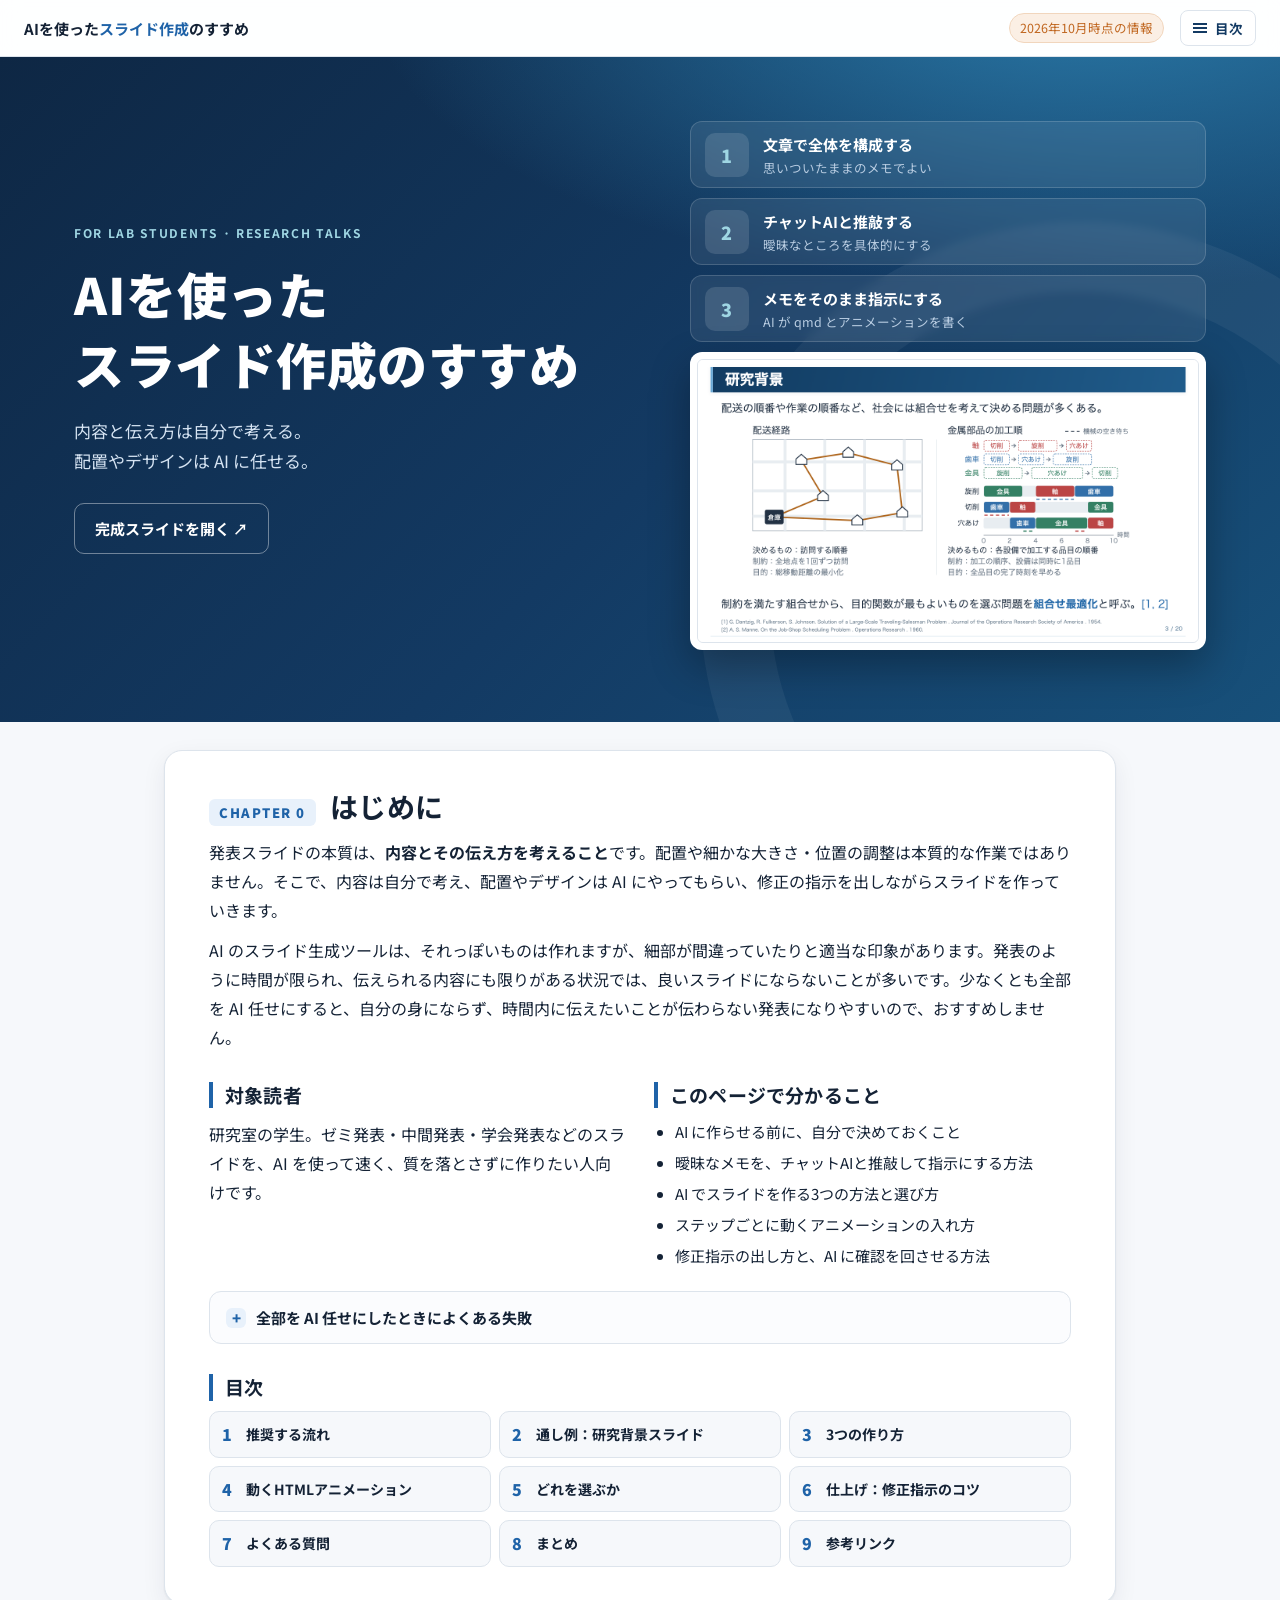
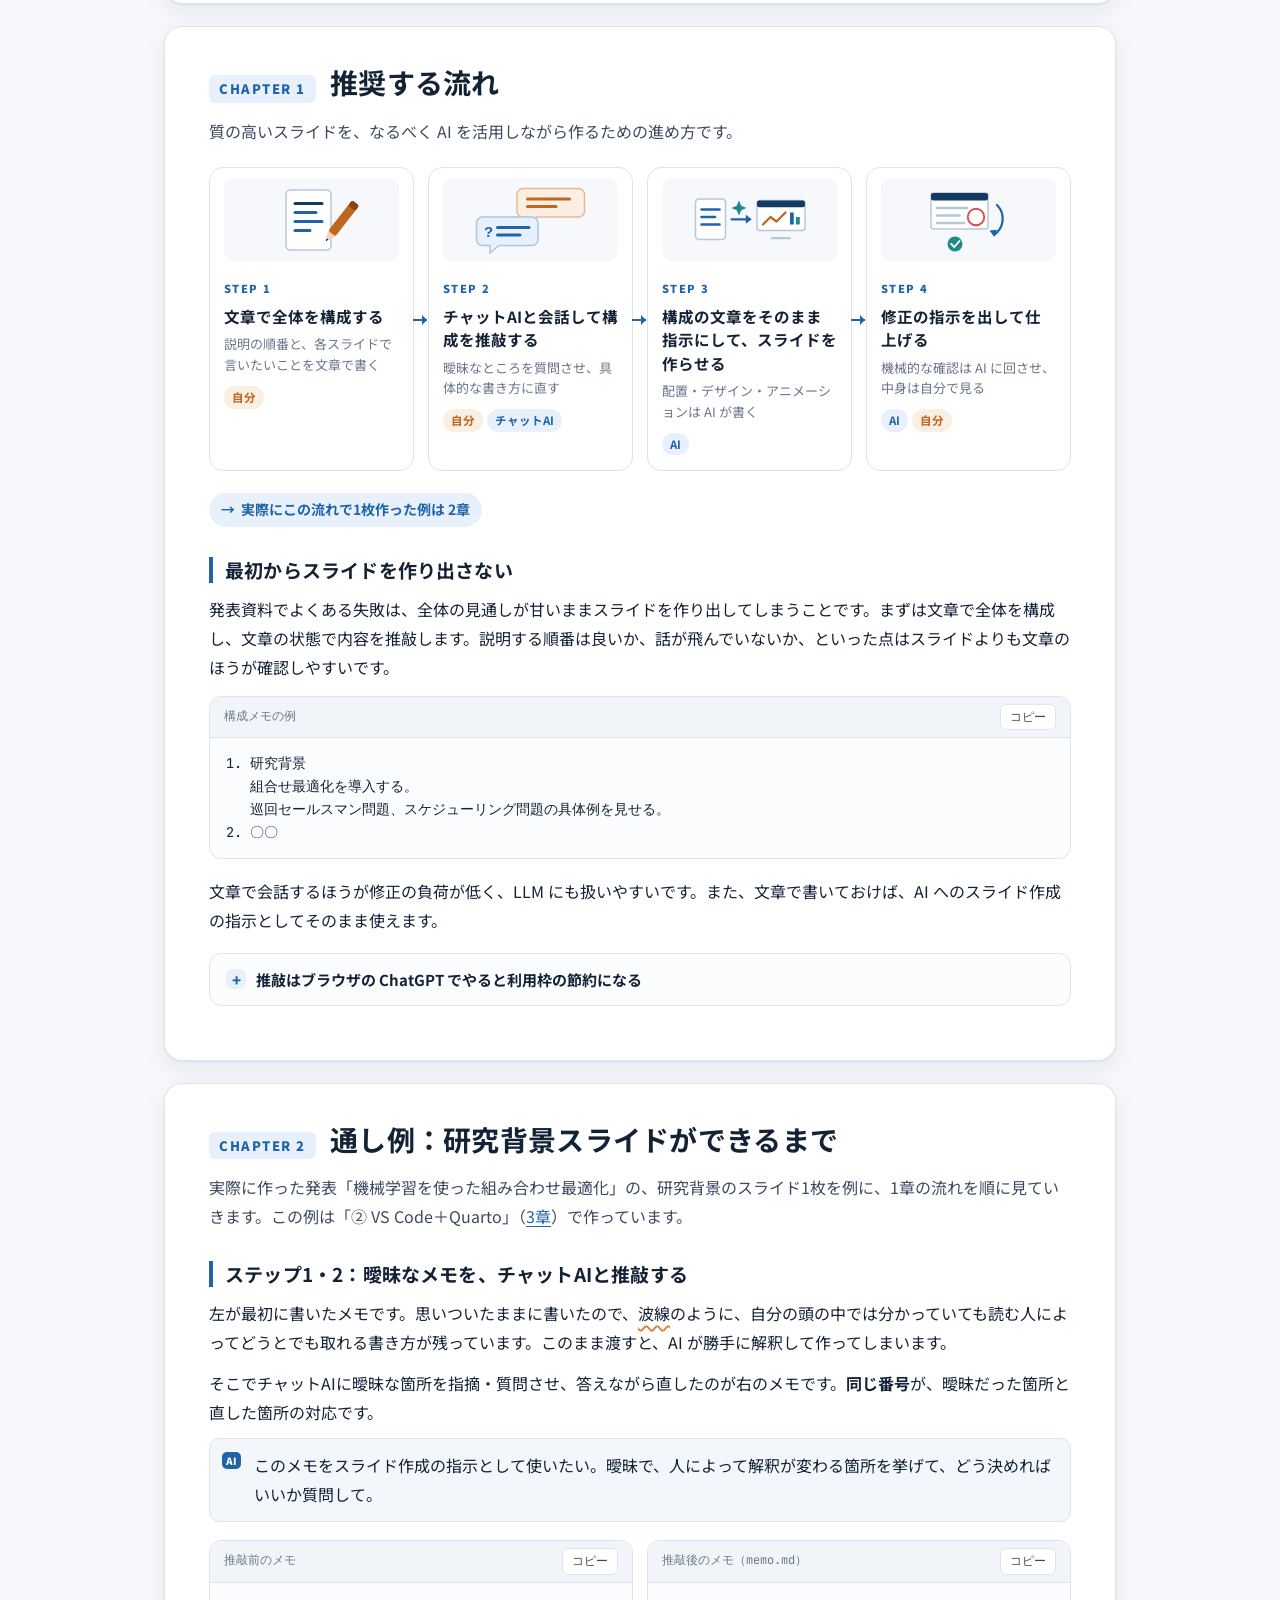
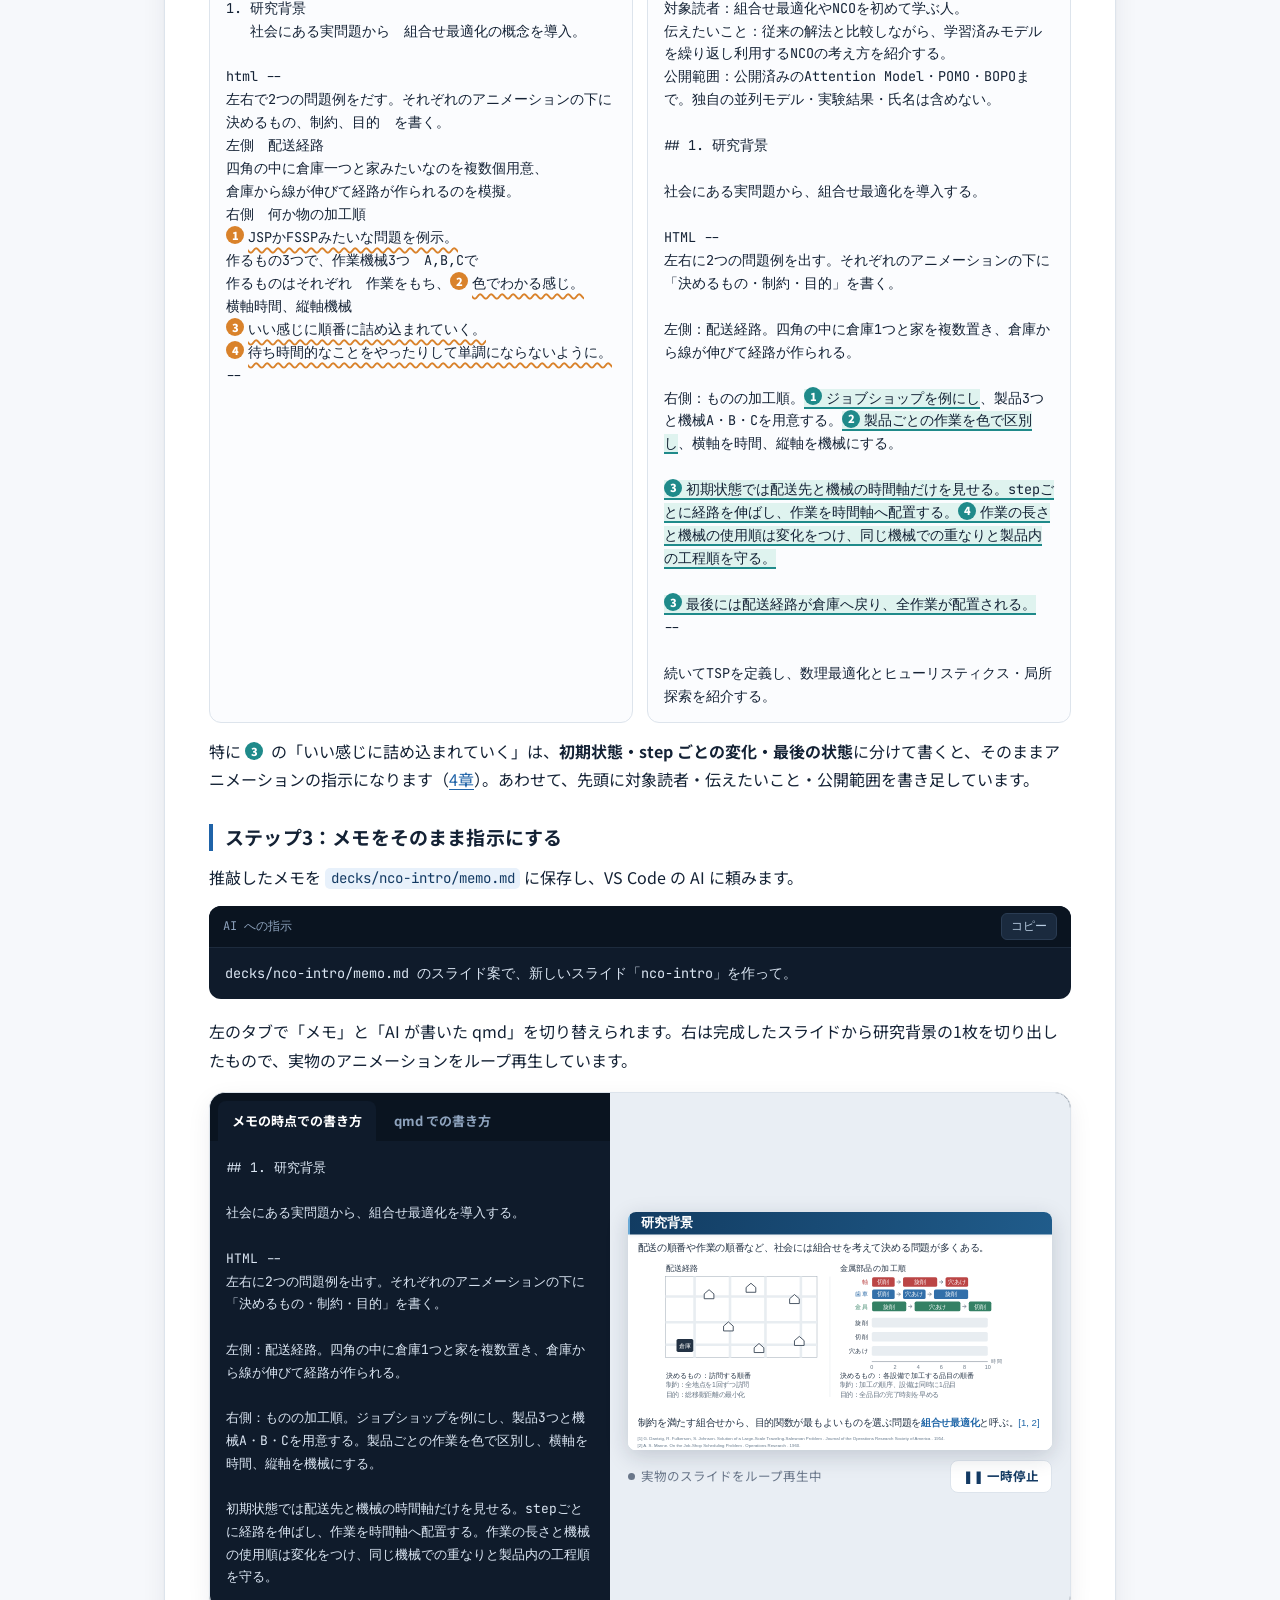
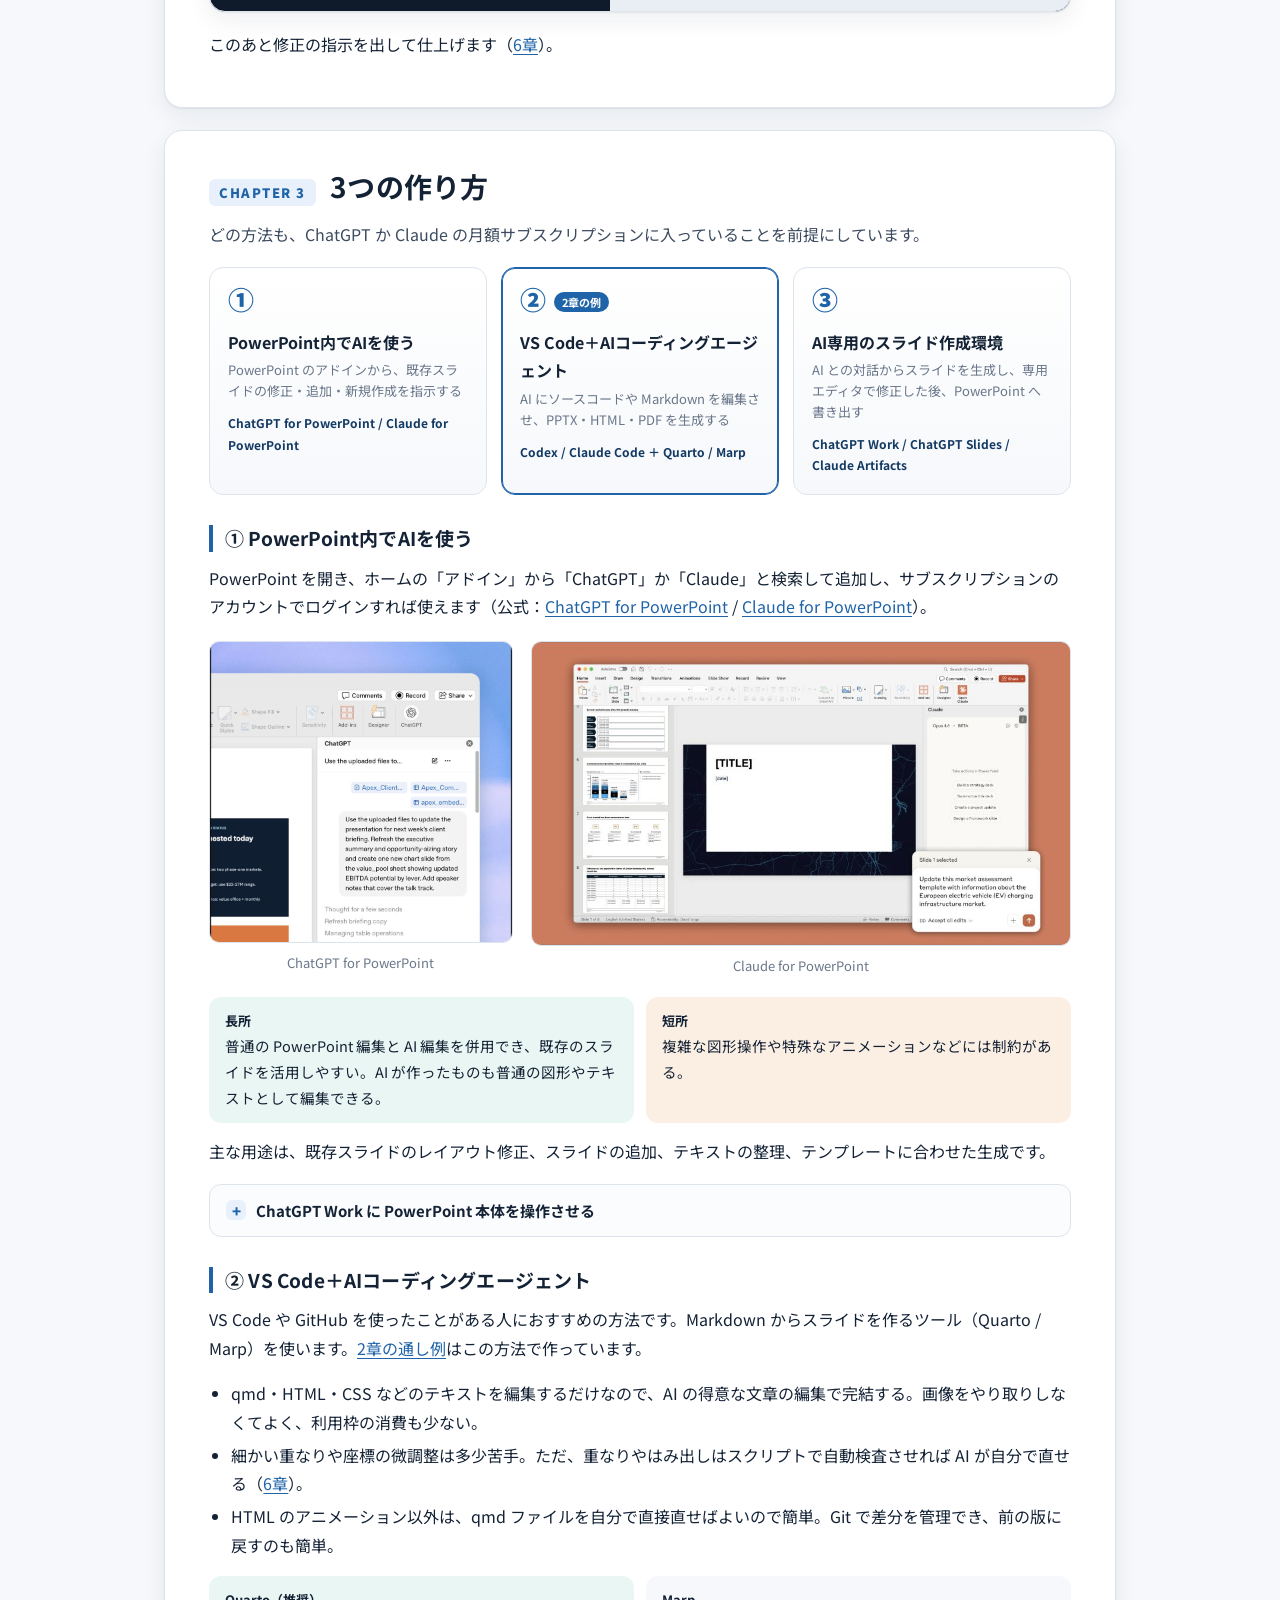
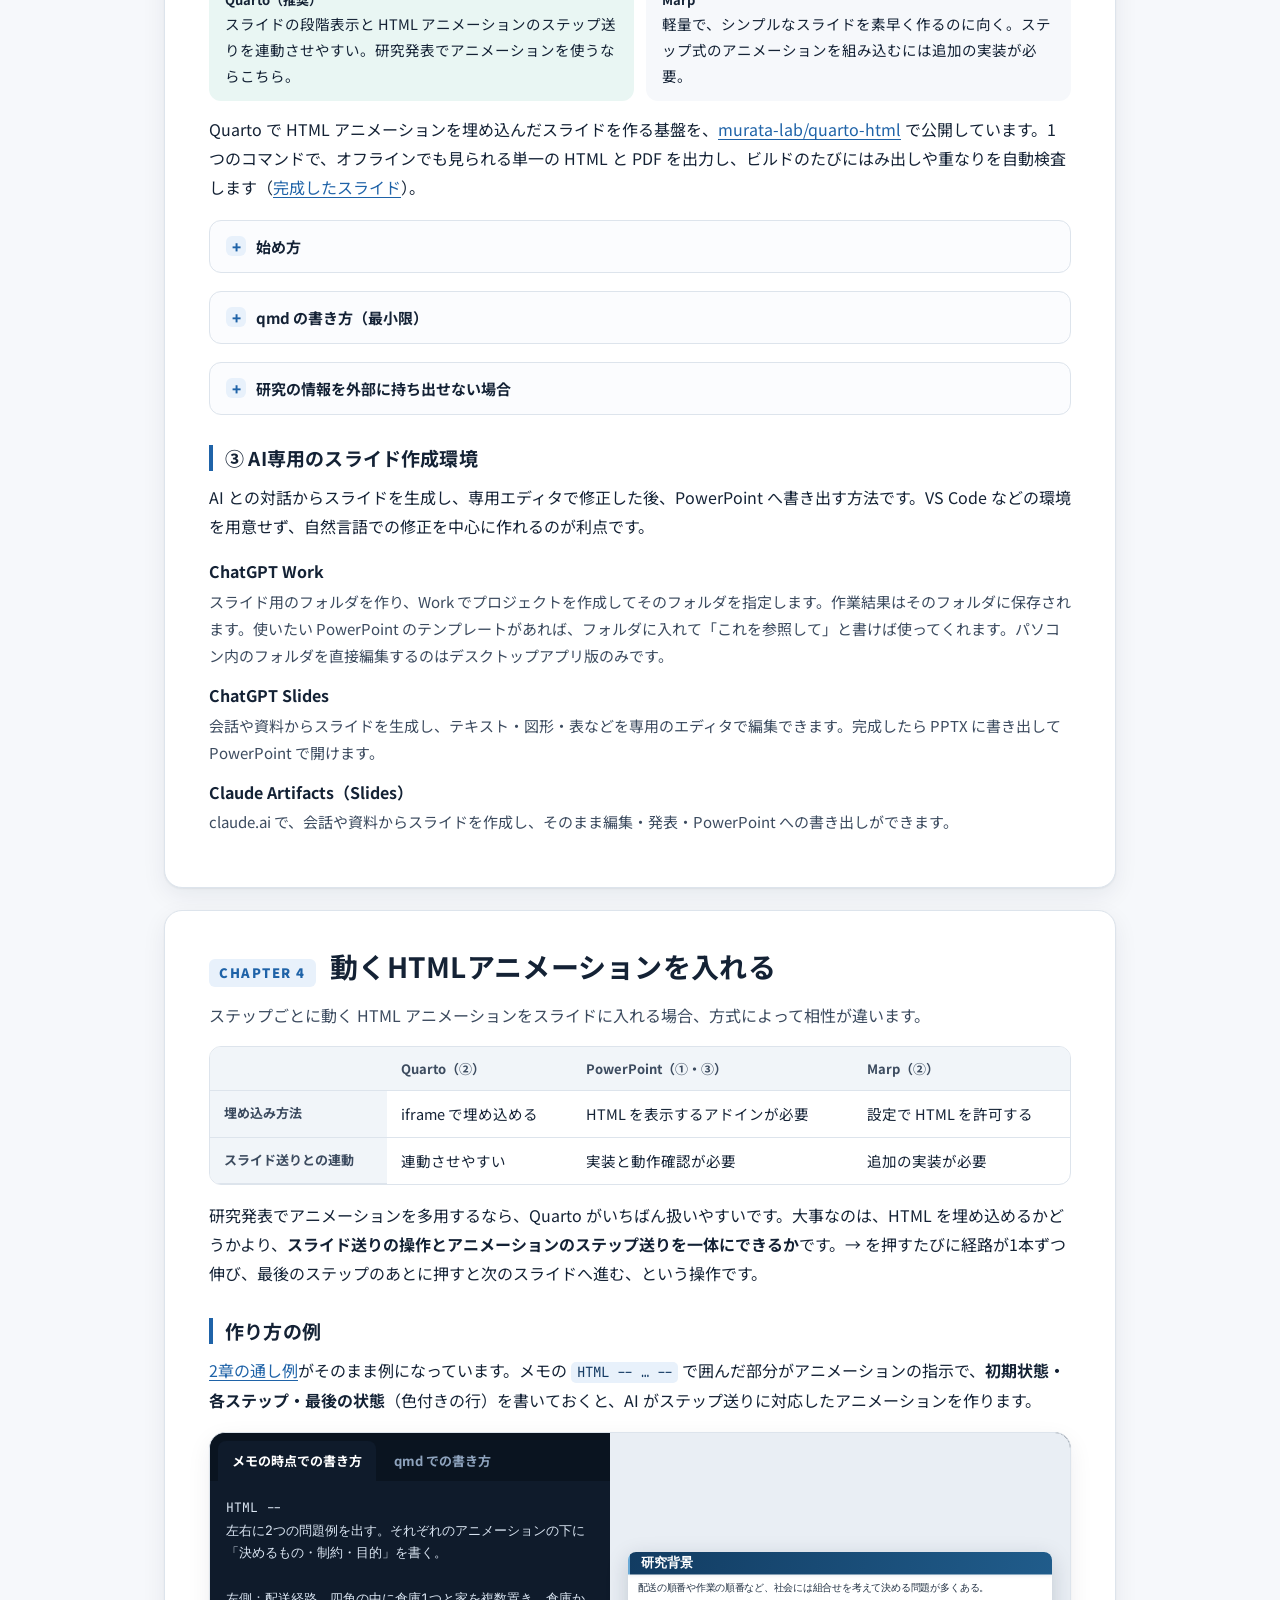
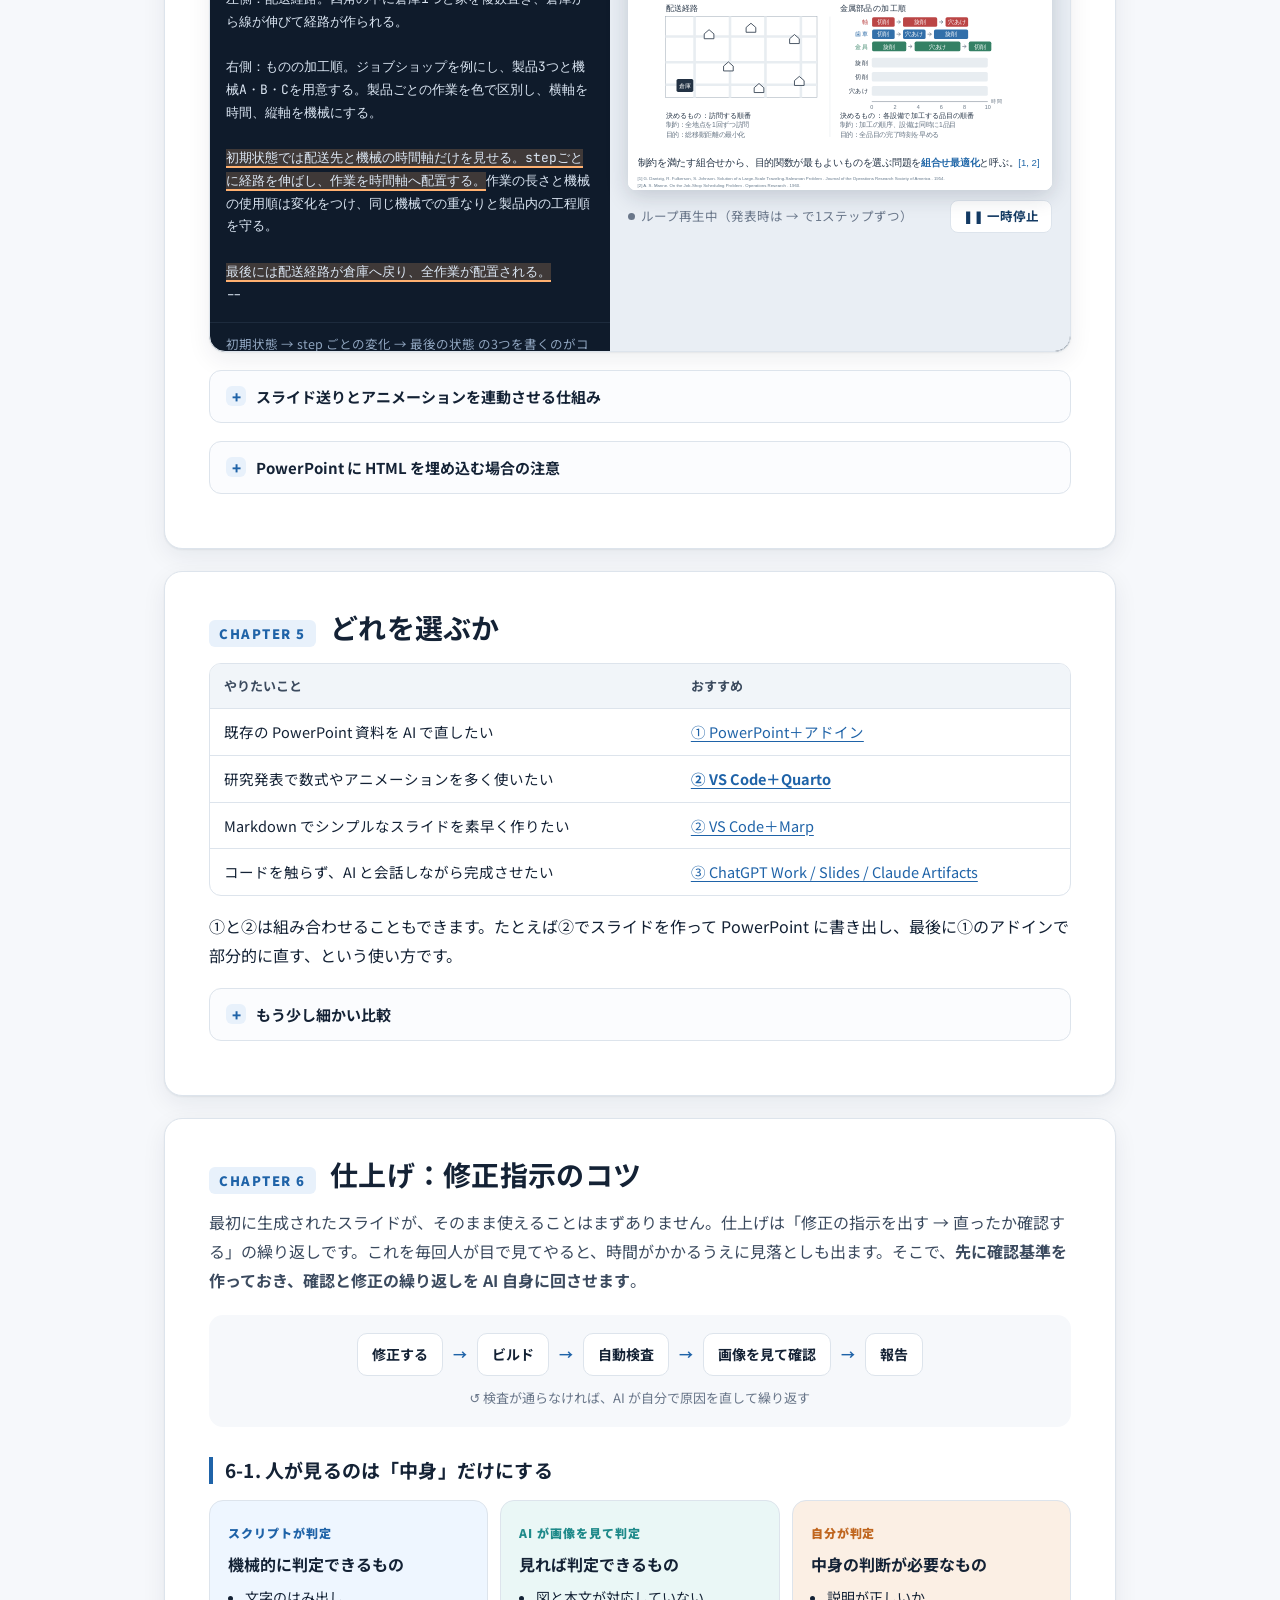
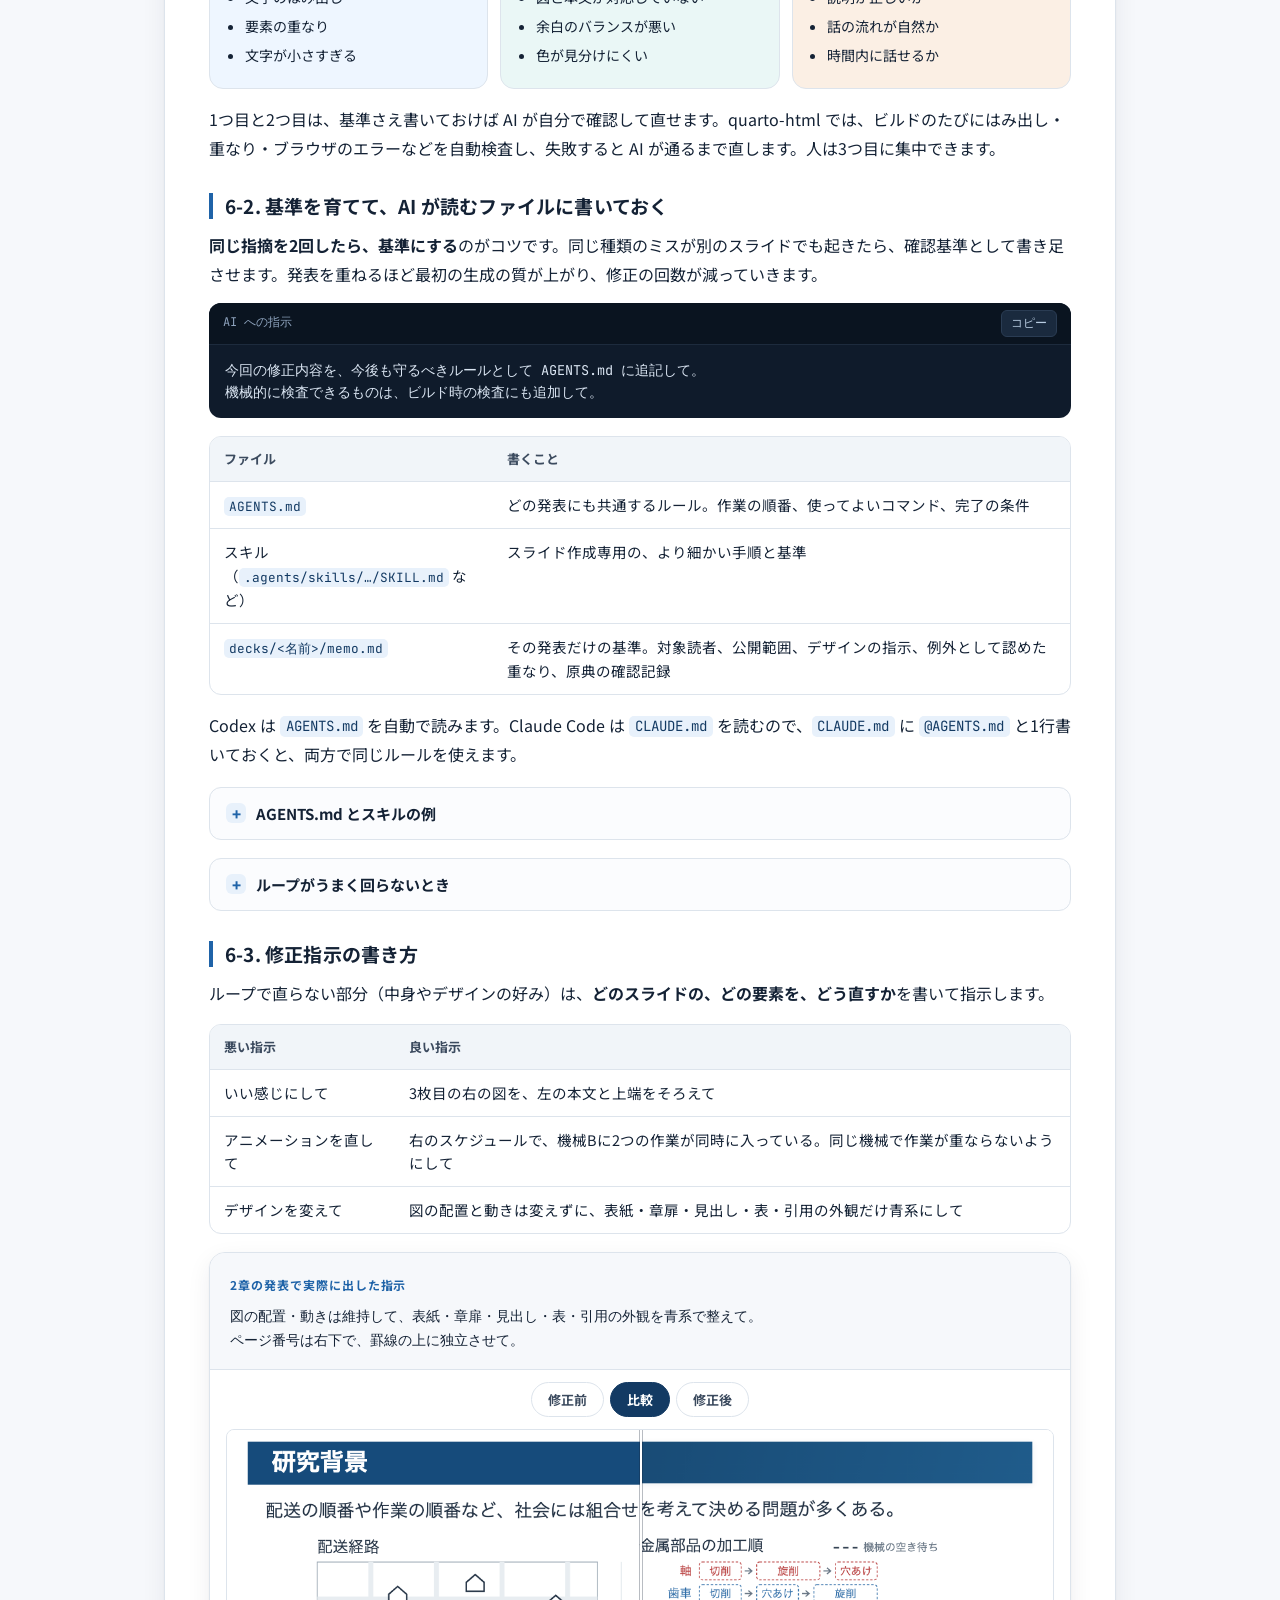
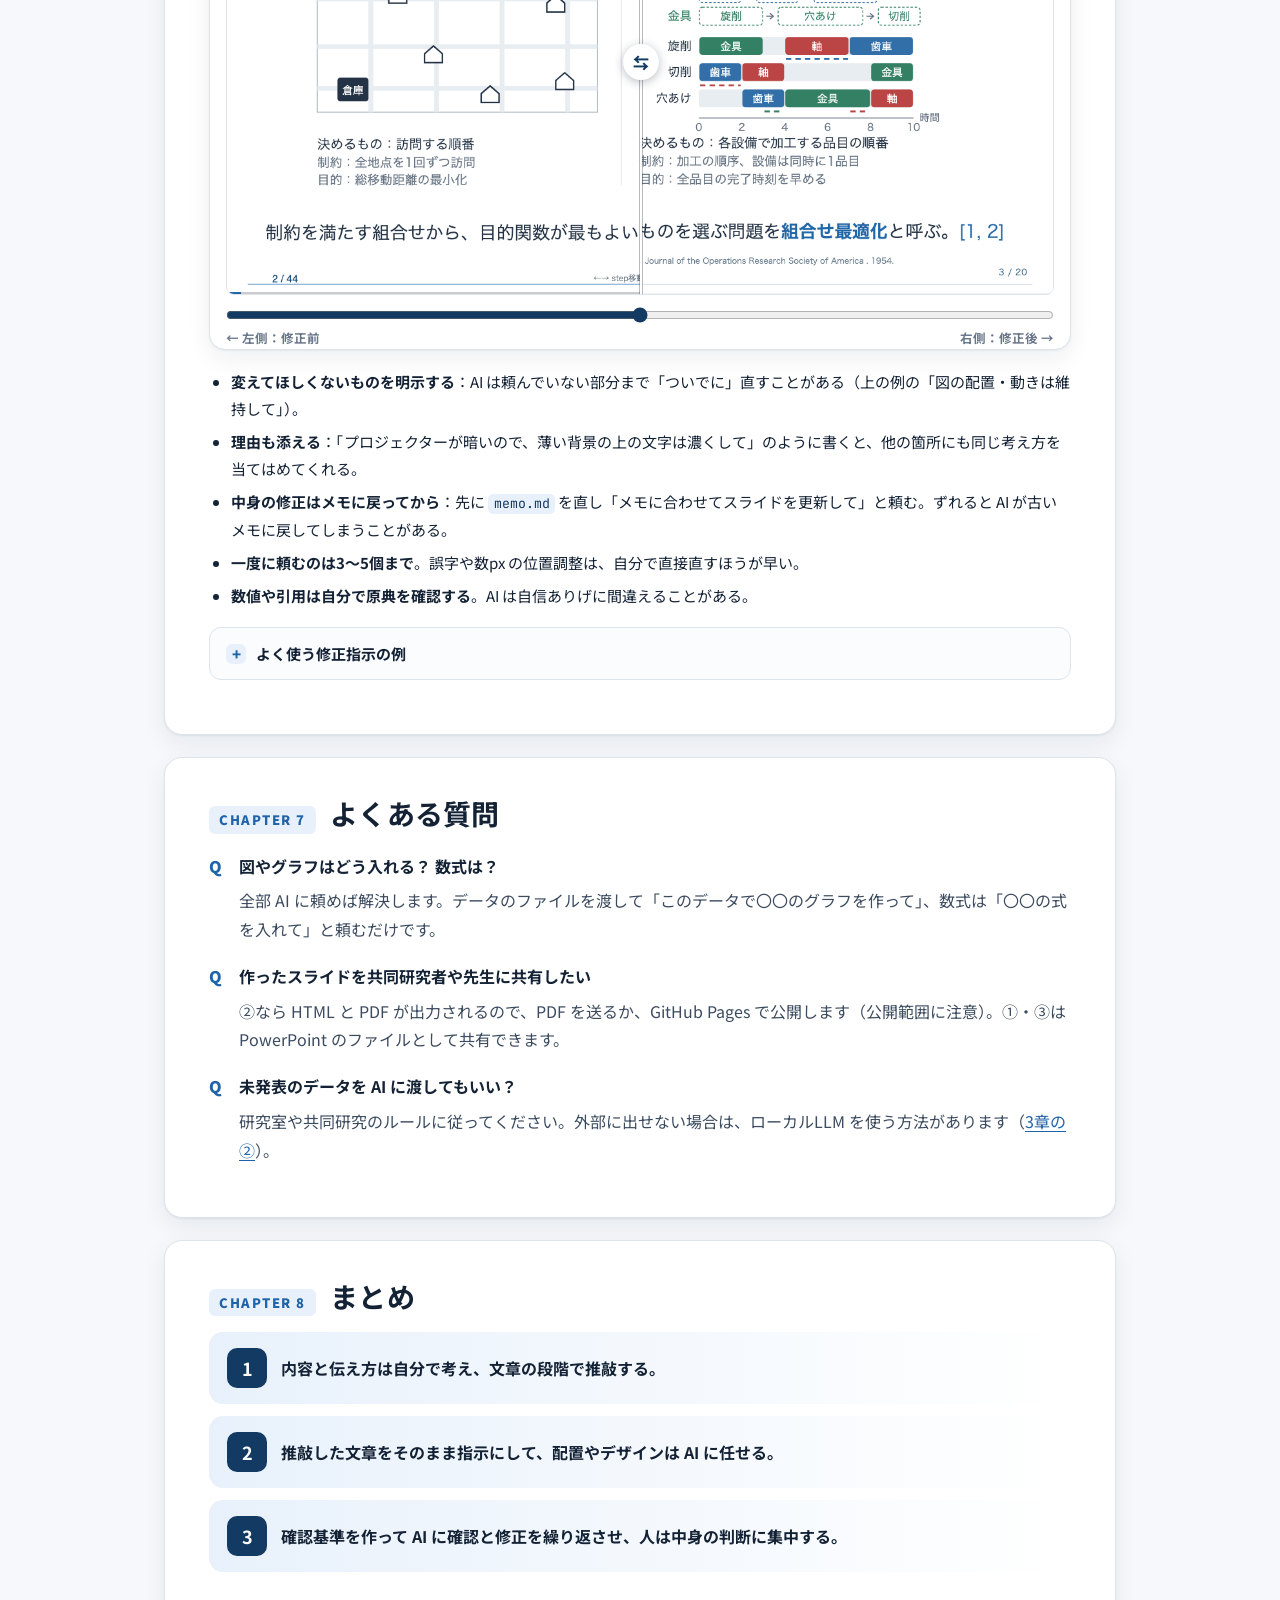
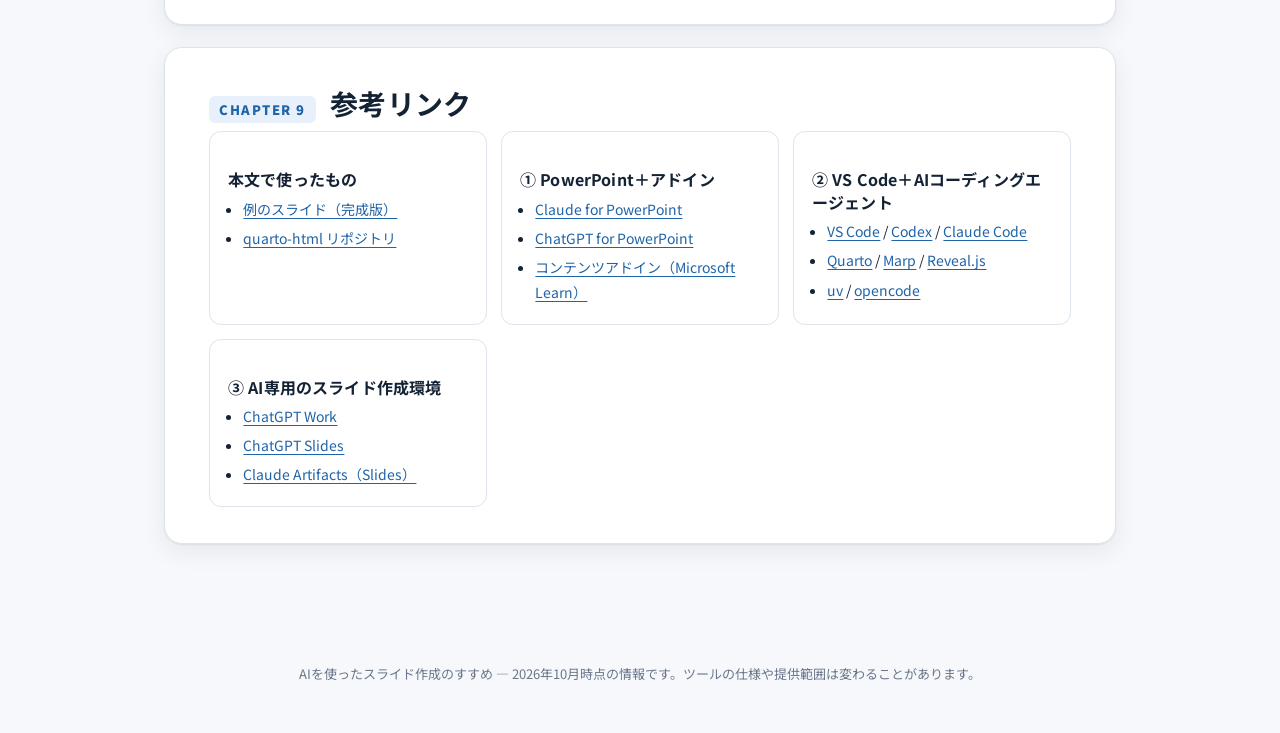
==== commit 08d49ee1: "Tighten site: header TOC menu, rework example, trim chapters Co-Authored-By: Claude Opus 5.5 <norepl" ====
--- a/index.html
+++ b/index.html
@@ -20,6 +20,21 @@
 <header class="topbar">
   <a class="brand" href="#top">AIを使った<span>スライド作成</span>のすすめ</a>
   <span class="asof">2026年10月時点の情報</span>
+  <button class="menu-btn" type="button" aria-expanded="false" aria-controls="menu"><span class="bars" aria-hidden="true"></span>目次</button>
+  <nav class="menu" id="menu" aria-label="目次" hidden>
+    <ol>
+      <li><a href="#intro"><span>0</span>はじめに</a></li>
+      <li><a href="#flow"><span>1</span>推奨する流れ</a></li>
+      <li><a href="#example"><span>2</span>通し例：研究背景スライド</a></li>
+      <li><a href="#methods"><span>3</span>3つの作り方</a></li>
+      <li><a href="#animation"><span>4</span>動くHTMLアニメーション</a></li>
+      <li><a href="#choose"><span>5</span>どれを選ぶか</a></li>
+      <li><a href="#revise"><span>6</span>仕上げ：修正指示のコツ</a></li>
+      <li><a href="#faq"><span>7</span>よくある質問</a></li>
+      <li><a href="#summary"><span>8</span>まとめ</a></li>
+      <li><a href="#links"><span>9</span>参考リンク</a></li>
+    </ol>
+  </nav>
   <div class="progress" aria-hidden="true"></div>
 </header>
 
@@ -28,17 +43,15 @@
     <div>
       <span class="eyebrow">FOR LAB STUDENTS · RESEARCH TALKS</span>
       <h1>AIを使った<br>スライド作成のすすめ</h1>
-      <p class="lead">内容と伝え方は自分で考える。<br>配置やデザインは AI に任せる。<br>ゼミ・中間発表・学会発表のスライドを、速く、質を落とさずに。</p>
-      <span class="badge">AI ツールは変化が速いため、このページは 2026年10月時点の情報です</span>
+      <p class="lead">内容と伝え方は自分で考える。<br>配置やデザインは AI に任せる。</p>
       <div class="hero-actions">
-        <a class="btn primary" href="#example">通し例を見る <span>→</span></a>
         <a class="btn ghost" href="https://murata-lab.github.io/quarto-html/nco-intro.html" target="_blank" rel="noopener">完成スライドを開く ↗</a>
       </div>
     </div>
     <div class="hero-visual" aria-label="メモからスライドができるまで">
       <div class="flow-stack">
         <div class="flow-card"><span class="n">1</span><div><b>文章で全体を構成する</b><small>思いついたままのメモでよい</small></div></div>
-        <div class="flow-card"><span class="n">2</span><div><b>チャットAIと推敲する</b><small>前提を書き、質問させ、聴衆として読ませる</small></div></div>
+        <div class="flow-card"><span class="n">2</span><div><b>チャットAIと推敲する</b><small>曖昧なところを具体的にする</small></div></div>
         <div class="flow-card"><span class="n">3</span><div><b>メモをそのまま指示にする</b><small>AI が qmd とアニメーションを書く</small></div></div>
         <div class="flow-card final"><img src="assets/img/background-after.png" alt="完成した研究背景スライド。左に配送経路、右に金属部品の加工順のスケジュール図" width="1280" height="720"></div>
       </div>
@@ -46,25 +59,7 @@
   </div>
 </div>
 
-<div class="layout">
-  <nav class="sidenav" aria-label="目次">
-    <p>CONTENTS</p>
-    <ol>
-      <li><a href="#intro">0. はじめに</a></li>
-      <li><a href="#flow">1. 推奨する流れ</a></li>
-      <li><a href="#example">2. 通し例</a></li>
-      <li><a href="#prereq">3. 前提と注意</a></li>
-      <li><a href="#methods">4. 3つの作り方</a></li>
-      <li><a href="#animation">5. 動くHTMLを入れる</a></li>
-      <li><a href="#choose">6. どれを選ぶか</a></li>
-      <li><a href="#revise">7. 修正指示のコツ</a></li>
-      <li><a href="#faq">8. よくある質問</a></li>
-      <li><a href="#summary">9. まとめ</a></li>
-      <li><a href="#links">10. 参考リンク</a></li>
-    </ol>
-  </nav>
-
-  <main>
+<main class="container">
 
 <!-- ====================== 0 ====================== -->
 <section class="chapter" id="intro">
@@ -73,23 +68,22 @@
   <p>発表スライドの本質は、<strong>内容とその伝え方を考えること</strong>です。配置や細かな大きさ・位置の調整は本質的な作業ではありません。そこで、内容は自分で考え、配置やデザインは AI にやってもらい、修正の指示を出しながらスライドを作っていきます。</p>
   <p>AI のスライド生成ツールは、それっぽいものは作れますが、細部が間違っていたりと適当な印象があります。発表のように時間が限られ、伝えられる内容にも限りがある状況では、良いスライドにならないことが多いです。少なくとも全部を AI 任せにすると、自分の身にならず、時間内に伝えたいことが伝わらない発表になりやすいので、おすすめしません。</p>
 
-  <div class="quote">
-    <div class="quote-head"><span class="dots"><i></i><i></i><i></i></span><a href="https://claude.com/docs/office-agents/powerpoint" target="_blank" rel="noopener">claude.com/docs/office-agents/powerpoint</a><span class="kind">公式ドキュメントより引用</span></div>
-    <blockquote><p class="en">Claude for PowerPoint is not recommended for: … Replacing your judgment on design and narrative flow.</p></blockquote>
-    <p class="ja">ツールの提供元自身も、「デザインや話の流れについての自分の判断を置き換えること」には勧めていません。</p>
-  </div>
-
-  <h3>このページの対象読者</h3>
-  <p>研究室の学生を想定しています。ゼミ発表・中間発表・学会発表などのスライドを、AI を使って速く、質を落とさずに作りたい人向けです。</p>
-
-  <h3>このページで分かること</h3>
-  <ul>
-    <li>AI にスライドを作らせる前に、何を自分で決めておくべきか</li>
-    <li>構成をチャットAIと推敲するときの聞き方</li>
-    <li>AI でスライドを作る3つの方法と、その選び方</li>
-    <li>研究発表で使う、ステップごとに動くアニメーションの入れ方</li>
-    <li>修正指示の出し方と、確認基準を作って AI に修正を繰り返させる方法</li>
-  </ul>
+  <div class="two-col">
+    <div>
+      <h3>対象読者</h3>
+      <p>研究室の学生。ゼミ発表・中間発表・学会発表などのスライドを、AI を使って速く、質を落とさずに作りたい人向けです。</p>
+    </div>
+    <div>
+      <h3>このページで分かること</h3>
+      <ul>
+        <li>AI に作らせる前に、自分で決めておくこと</li>
+        <li>曖昧なメモを、チャットAIと推敲して指示にする方法</li>
+        <li>AI でスライドを作る3つの方法と選び方</li>
+        <li>ステップごとに動くアニメーションの入れ方</li>
+        <li>修正指示の出し方と、AI に確認を回させる方法</li>
+      </ul>
+    </div>
+  </div>
 
   <details>
     <summary>全部を AI 任せにしたときによくある失敗</summary>
@@ -106,16 +100,15 @@
 
   <h3 id="toc">目次</h3>
   <ol class="toc">
-    <li><a href="#flow"><span class="tn">1</span><span><b>推奨する流れ</b><small>文章で構成 → 推敲 → 生成 → 修正</small></span></a></li>
-    <li><a href="#example"><span class="tn">2</span><span><b>通し例：研究背景スライド</b><small>メモ → 推敲 → qmd → 完成スライド</small></span></a></li>
-    <li><a href="#prereq"><span class="tn">3</span><span><b>前提と注意</b><small>必要なサブスクとツール</small></span></a></li>
-    <li><a href="#methods"><span class="tn">4</span><span><b>3つの作り方</b><small>PowerPoint / VS Code / AI専用環境</small></span></a></li>
-    <li><a href="#animation"><span class="tn">5</span><span><b>動くHTMLアニメーション</b><small>スライド送りと連動させる</small></span></a></li>
-    <li><a href="#choose"><span class="tn">6</span><span><b>どれを選ぶか</b><small>やりたいこと別のおすすめ</small></span></a></li>
-    <li><a href="#revise"><span class="tn">7</span><span><b>仕上げ：修正指示のコツ</b><small>確認基準を作り AI にループを回させる</small></span></a></li>
-    <li><a href="#faq"><span class="tn">8</span><span><b>よくある質問</b><small>図・数式・共有・未発表データ</small></span></a></li>
-    <li><a href="#summary"><span class="tn">9</span><span><b>まとめ</b><small>3行で振り返り</small></span></a></li>
-    <li><a href="#links"><span class="tn">10</span><span><b>参考リンク</b><small>公式ページ一覧</small></span></a></li>
+    <li><a href="#flow"><span class="tn">1</span><b>推奨する流れ</b></a></li>
+    <li><a href="#example"><span class="tn">2</span><b>通し例：研究背景スライド</b></a></li>
+    <li><a href="#methods"><span class="tn">3</span><b>3つの作り方</b></a></li>
+    <li><a href="#animation"><span class="tn">4</span><b>動くHTMLアニメーション</b></a></li>
+    <li><a href="#choose"><span class="tn">5</span><b>どれを選ぶか</b></a></li>
+    <li><a href="#revise"><span class="tn">6</span><b>仕上げ：修正指示のコツ</b></a></li>
+    <li><a href="#faq"><span class="tn">7</span><b>よくある質問</b></a></li>
+    <li><a href="#summary"><span class="tn">8</span><b>まとめ</b></a></li>
+    <li><a href="#links"><span class="tn">9</span><b>参考リンク</b></a></li>
   </ol>
 </section>
 
@@ -125,16 +118,55 @@
   <p class="intro-text">質の高いスライドを、なるべく AI を活用しながら作るための進め方です。</p>
 
   <div class="steps">
-    <div class="step"><span class="sn">STEP 1</span><b>文章で全体を構成する</b><small>説明の順番と、各スライドで言いたいことを文章で書く</small><span class="who me">自分</span></div>
-    <div class="step"><span class="sn">STEP 2</span><b>チャットAIと会話して構成を推敲する</b><small>足りない情報を質問させ、聴衆として読ませる</small><span class="who me">自分</span> <span class="who ai">チャットAI</span></div>
-    <div class="step"><span class="sn">STEP 3</span><b>構成の文章をそのまま指示にして、スライドを作らせる</b><small>配置・デザイン・アニメーションは AI が書く</small><span class="who ai">AI</span></div>
-    <div class="step"><span class="sn">STEP 4</span><b>修正の指示を出して仕上げる</b><small>機械的な確認は AI に回させ、中身は自分で見る</small><span class="who ai">AI</span> <span class="who me">自分</span></div>
+    <div class="step">
+      <svg class="illust" viewBox="0 0 160 96" aria-hidden="true">
+        <rect x="46" y="8" width="60" height="80" rx="6" fill="#fff" stroke="#b8c7d8" stroke-width="2"/>
+        <path d="M58 26h36" stroke="#133a63" stroke-width="4" stroke-linecap="round"/>
+        <path d="M58 38h28M58 50h36M58 62h20" stroke="#1f63a8" stroke-width="4" stroke-linecap="round"/>
+        <g transform="rotate(38 118 52)"><rect x="112" y="18" width="12" height="52" rx="3" fill="#c0661f"/><rect x="112" y="18" width="12" height="9" rx="3" fill="#8a4512"/><path d="M112 70l6 13 6-13z" fill="#f3d2b5"/><path d="M116.5 79l1.5 4 1.5-4z" fill="#142235"/></g>
+      </svg>
+      <span class="sn">STEP 1</span><b>文章で全体を構成する</b><small>説明の順番と、各スライドで言いたいことを文章で書く</small><span class="who me">自分</span>
+    </div>
+    <div class="step">
+      <svg class="illust" viewBox="0 0 160 96" aria-hidden="true">
+        <path d="M70 6h74a8 8 0 0 1 8 8v22a8 8 0 0 1-8 8h-56l-12 10v-10h-6a8 8 0 0 1-8-8V14a8 8 0 0 1 8-8z" fill="#fbefe4" stroke="#e6b98f" stroke-width="2"/>
+        <path d="M76 20h56M76 30h38" stroke="#c0661f" stroke-width="4" stroke-linecap="round"/>
+        <path d="M16 44h66a8 8 0 0 1 8 8v22a8 8 0 0 1-8 8H38l-12 10V82h-10a8 8 0 0 1-8-8V52a8 8 0 0 1 8-8z" fill="#e8f1fb" stroke="#a9c6e6" stroke-width="2"/>
+        <text x="18" y="70" font-size="20" font-weight="900" fill="#1f63a8" font-family="sans-serif">?</text>
+        <path d="M36 58h42M36 68h30" stroke="#1f63a8" stroke-width="4" stroke-linecap="round"/>
+      </svg>
+      <span class="sn">STEP 2</span><b>チャットAIと会話して構成を推敲する</b><small>曖昧なところを質問させ、具体的な書き方に直す</small><span class="who me">自分</span> <span class="who ai">チャットAI</span>
+    </div>
+    <div class="step">
+      <svg class="illust" viewBox="0 0 160 96" aria-hidden="true">
+        <rect x="8" y="20" width="40" height="54" rx="5" fill="#fff" stroke="#b8c7d8" stroke-width="2"/>
+        <path d="M16 34h24M16 44h18M16 54h24" stroke="#1f63a8" stroke-width="3.5" stroke-linecap="round"/>
+        <path d="M56 47h20" stroke="#1f63a8" stroke-width="3" stroke-linecap="round"/><path d="M75 41l8 6-8 6z" fill="#1f63a8"/>
+        <path d="M66 22l3 7 7 3-7 3-3 7-3-7-7-3 7-3z" fill="#1f8a8a"/>
+        <rect x="90" y="22" width="64" height="40" rx="4" fill="#fff" stroke="#b8c7d8" stroke-width="2"/>
+        <rect x="90" y="22" width="64" height="9" rx="3" fill="#133a63"/>
+        <path d="M98 54l10-10 8 6 12-12" stroke="#c0661f" stroke-width="3" fill="none" stroke-linecap="round" stroke-linejoin="round"/>
+        <rect x="134" y="38" width="5" height="16" fill="#1f63a8"/><rect x="142" y="44" width="5" height="10" fill="#1f8a8a"/>
+        <path d="M110 72h24" stroke="#b8c7d8" stroke-width="3" stroke-linecap="round"/>
+      </svg>
+      <span class="sn">STEP 3</span><b>構成の文章をそのまま指示にして、スライドを作らせる</b><small>配置・デザイン・アニメーションは AI が書く</small><span class="who ai">AI</span>
+    </div>
+    <div class="step">
+      <svg class="illust" viewBox="0 0 160 96" aria-hidden="true">
+        <rect x="30" y="12" width="76" height="48" rx="4" fill="#fff" stroke="#b8c7d8" stroke-width="2"/>
+        <rect x="30" y="12" width="76" height="10" rx="3" fill="#133a63"/>
+        <path d="M38 32h40M38 42h30M38 52h36" stroke="#b8c7d8" stroke-width="3.5" stroke-linecap="round"/>
+        <circle cx="90" cy="44" r="11" fill="none" stroke="#e04a4a" stroke-width="2.5"/>
+        <path d="M118 28a26 26 0 0 1-4 40" fill="none" stroke="#1f63a8" stroke-width="3" stroke-linecap="round"/><path d="M108 62l6 8 4-9z" fill="#1f63a8"/>
+        <circle cx="62" cy="80" r="10" fill="#1f8a8a"/><path d="M57 80l4 4 7-8" stroke="#fff" stroke-width="2.5" fill="none" stroke-linecap="round" stroke-linejoin="round"/>
+      </svg>
+      <span class="sn">STEP 4</span><b>修正の指示を出して仕上げる</b><small>機械的な確認は AI に回させ、中身は自分で見る</small><span class="who ai">AI</span> <span class="who me">自分</span>
+    </div>
   </div>
   <a class="see" href="#example">実際にこの流れで1枚作った例は 2章</a>
 
   <h3>最初からスライドを作り出さない</h3>
-  <p>発表資料でよくある失敗は、全体の見通しが甘いままスライドを作り出してしまうことです。</p>
-  <p>まずは文章で全体を構成し、文章の状態で内容を推敲します。説明する順番は良いか、話が飛んでいないか、といった点はスライドよりも文章のほうが確認しやすいです。たとえば次のように書いていきます。</p>
+  <p>発表資料でよくある失敗は、全体の見通しが甘いままスライドを作り出してしまうことです。まずは文章で全体を構成し、文章の状態で内容を推敲します。説明する順番は良いか、話が飛んでいないか、といった点はスライドよりも文章のほうが確認しやすいです。</p>
   <div class="code light"><div class="label"><span>構成メモの例</span></div><pre>1. 研究背景
    組合せ最適化を導入する。
    巡回セールスマン問題、スケジューリング問題の具体例を見せる。
@@ -144,81 +176,7 @@
   <details>
     <summary>推敲はブラウザの ChatGPT でやると利用枠の節約になる</summary>
     <div class="body">
-      <p>この状態でブラウザの ChatGPT と会話して構成を修正していくと、利用枠の節約にもなります。ChatGPT ではチャットと Codex の利用枠が別だからです。</p>
-      <p>Claude はチャットと Claude Code で利用枠を共有しているので、この効果はありません。</p>
-    </div>
-  </details>
-
-  <h3>推敲のコツ</h3>
-  <p>構成の文章ができたら、チャットAIに貼って一緒に直します。聞き方の例です。</p>
-
-  <div class="tips">
-    <div class="tip">
-      <h4><span class="k">①</span>前提を最初に書く</h4>
-      <p>AI は前提を知らないと、一般論で直してきます。メモの先頭に、次のことを書いておきます。</p>
-      <ul>
-        <li>対象読者（専門家か、学部生か、他分野の人か）</li>
-        <li>持ち時間（何分か、何枚くらいか）</li>
-        <li>伝えたいこと（結論を1〜2文で）</li>
-        <li>公開範囲（未発表の結果や氏名を含めてよいか）</li>
-      </ul>
-    </div>
-    <div class="tip">
-      <h4><span class="k">②</span>足りない情報を先に質問させる</h4>
-      <blockquote class="prompt">直す前に、この構成を理解するのに足りない情報があれば質問して。</blockquote>
-      <p>いきなり直させるより、質問に答えるほうが自分の考えも整理されます。</p>
-    </div>
-    <div class="tip">
-      <h4><span class="k">③</span>聴衆になりきって読ませる</h4>
-      <blockquote class="prompt">この分野を初めて学ぶ学部生として読んで、分からなくなる箇所と、その理由を挙げて。</blockquote>
-    </div>
-    <div class="tip">
-      <h4><span class="k">④</span>1枚1メッセージになっているか確認させる</h4>
-      <blockquote class="prompt">各スライドで言いたいことを1文で書いて。1文で言えないスライドは、分けるか削る案を出して。</blockquote>
-    </div>
-    <div class="tip">
-      <h4><span class="k">⑤</span>話のつながりを確認させる</h4>
-      <blockquote class="prompt">スライド同士のつながりを「前のスライドで〇〇と言ったので、次に△△を言う」の形で書き出して。つながらない箇所を指摘して。</blockquote>
-    </div>
-    <div class="tip">
-      <h4><span class="k">⑥</span>時間から逆算して削らせる</h4>
-      <blockquote class="prompt">持ち時間は15分、1枚1分の想定。収まらないなら、結論に影響の小さいものから削る候補を挙げて。</blockquote>
-    </div>
-    <div class="tip">
-      <h4><span class="k">⑦</span>質疑を予想させる</h4>
-      <blockquote class="prompt">この発表を聞いた先生がしそうな質問を5つ挙げて。スライドで先に答えておくべきものはどれか。</blockquote>
-    </div>
-    <div class="tip">
-      <h4><span class="k">⑧</span>図やアニメーションは「最初・途中・最後」で書く</h4>
-      <p>「いい感じに動く」ではなく、初期状態で何を見せるか、ステップごとに何が変わるか、最後にどうなっているかを書きます。推敲の段階で AI にこの形へ書き直させると、そのままスライド作成の指示として使えます。</p>
-      <a class="see" href="#example-step2">2章の例を見る</a>
-    </div>
-    <div class="tip">
-      <h4><span class="k">⑨</span>事実と出典を確認させる</h4>
-      <blockquote class="prompt">この構成に含まれる事実・数値のうち、出典の確認が必要なものを列挙して。</blockquote>
-      <p>最後は自分で原典を見て確認し、確認した日付と URL をメモに残します。</p>
-    </div>
-  </div>
-
-  <details>
-    <summary>推敲用プロンプトのテンプレート</summary>
-    <div class="body">
-      <div class="code"><div class="label"><span>推敲用プロンプト</span></div><pre>以下は研究発表スライドの構成案です。
-
-対象読者：
-持ち時間：
-伝えたいこと：
-公開範囲：
-
-まだ直さないでください。
-1. 構成を理解するのに足りない情報があれば質問してください。
-2. 初見の対象読者として、分からなくなる箇所とその理由を挙げてください。
-3. 各スライドの言いたいことを1文で書き、1文で言えないスライドを指摘してください。
-4. スライド同士のつながりが切れている箇所を指摘してください。
-5. 持ち時間に収まらない場合、削る候補を挙げてください。
-
----
-（ここに構成の文章）</pre></div>
+      <p>この状態でブラウザの ChatGPT と会話して構成を修正していくと、利用枠の節約にもなります。ChatGPT ではチャットと Codex の利用枠が別だからです。Claude はチャットと Claude Code で利用枠を共有しているので、この効果はありません。</p>
     </div>
   </details>
 </section>
@@ -226,16 +184,15 @@
 <!-- ====================== 2 ====================== -->
 <section class="chapter" id="example">
   <div class="chapter-head"><span class="chapter-num">CHAPTER 2</span><h2>通し例：研究背景スライドができるまで</h2></div>
-  <p class="intro-text">実際に作った発表「機械学習を使った組み合わせ最適化」の、研究背景のスライド1枚を例に、1章の4ステップを順に見ていきます。この例は「② VS Code＋Quarto」（<a href="#method-vscode">4章</a>）で作っています。</p>
-
-  <h3>ステップ1：メモを書く</h3>
-  <p>最初に書いたメモです（下の左側）。言葉遣いや細かさは気にせず、思いついたままに書いています。</p>
-
-  <h3 id="example-step2">ステップ2：チャットAIと推敲する</h3>
-  <p>チャットAIとやり取りして直したあとのメモと並べると、変化がよく分かります。<span style="color:var(--orange);font-weight:700">色付きの行</span>が推敲で加わった・具体的になった部分です。</p>
+  <p class="intro-text">実際に作った発表「機械学習を使った組み合わせ最適化」の、研究背景のスライド1枚を例に、1章の流れを順に見ていきます。この例は「② VS Code＋Quarto」（<a href="#method-vscode">3章</a>）で作っています。</p>
+
+  <h3 id="example-step2">ステップ1・2：曖昧なメモを、チャットAIと推敲する</h3>
+  <p>左が最初に書いたメモです。思いついたままに書いたので、<span class="v-inline">波線</span>のように、自分の頭の中では分かっていても読む人によってどうとでも取れる書き方が残っています。このまま渡すと、AI が勝手に解釈して作ってしまいます。</p>
+  <p>そこでチャットAIに曖昧な箇所を指摘・質問させ、答えながら直したのが右のメモです。<strong>同じ番号</strong>が、曖昧だった箇所と直した箇所の対応です。</p>
+  <blockquote class="prompt">このメモをスライド作成の指示として使いたい。曖昧で、人によって解釈が変わる箇所を挙げて、どう決めればいいか質問して。</blockquote>
 
   <div class="memo-compare">
-    <div class="code light"><div class="label"><span>ステップ1：推敲前のメモ</span></div><pre>1. 研究背景
+    <div class="code light"><div class="label"><span>推敲前のメモ</span></div><pre>1. 研究背景
    社会にある実問題から　組合せ最適化の概念を導入。
 
 html --
@@ -245,16 +202,16 @@
 四角の中に倉庫一つと家みたいなのを複数個用意、
 倉庫から線が伸びて経路が作られるのを模擬。
 右側　何か物の加工順
-JSPかFSSPみたいな問題を例示。
+<span class="v" data-n="1">JSPかFSSPみたいな問題を例示。</span>
 作るもの3つで、作業機械3つ　A,B,Cで
-作るものはそれぞれ　作業をもち、色でわかる感じ。
+作るものはそれぞれ　作業をもち、<span class="v" data-n="2">色でわかる感じ。</span>
 横軸時間、縦軸機械
-いい感じに順番に詰め込まれていく。
-待ち時間的なことをやったりして単調にならないように。
+<span class="v" data-n="3">いい感じに順番に詰め込まれていく。</span>
+<span class="v" data-n="4">待ち時間的なことをやったりして単調にならないように。</span>
 --</pre></div>
-    <div class="code light"><div class="label"><span>ステップ2：推敲後のメモ（memo.md）</span></div><pre><span class="hl-add">対象読者：組合せ最適化やNCOを初めて学ぶ人。</span>
-<span class="hl-add">伝えたいこと：従来の解法と比較しながら、学習済みモデルを繰り返し利用するNCOの考え方を紹介する。</span>
-<span class="hl-add">公開範囲：公開済みのAttention Model・POMO・BOPOまで。独自の並列モデル・実験結果・氏名は含めない。</span>
+    <div class="code light"><div class="label"><span>推敲後のメモ（memo.md）</span></div><pre>対象読者：組合せ最適化やNCOを初めて学ぶ人。
+伝えたいこと：従来の解法と比較しながら、学習済みモデルを繰り返し利用するNCOの考え方を紹介する。
+公開範囲：公開済みのAttention Model・POMO・BOPOまで。独自の並列モデル・実験結果・氏名は含めない。
 
 ## 1. 研究背景
 
@@ -265,30 +222,21 @@
 
 左側：配送経路。四角の中に倉庫1つと家を複数置き、倉庫から線が伸びて経路が作られる。
 
-右側：ものの加工順。<span class="hl-add">ジョブショップを例にし</span>、製品3つと機械A・B・Cを用意する。製品ごとの作業を色で区別し、横軸を時間、縦軸を機械にする。
-
-<span class="hl-add">初期状態では配送先と機械の時間軸だけを見せる。stepごとに経路を伸ばし、作業を時間軸へ配置する。</span><span class="hl-add">作業の長さと機械の使用順は変化をつけ、</span><span class="hl-add">同じ機械での重なりと製品内の工程順を守る。</span>
-
-<span class="hl-add">最後には配送経路が倉庫へ戻り、全作業が配置される。</span>
+右側：ものの加工順。<span class="f" data-n="1">ジョブショップを例にし</span>、製品3つと機械A・B・Cを用意する。<span class="f" data-n="2">製品ごとの作業を色で区別し</span>、横軸を時間、縦軸を機械にする。
+
+<span class="f" data-n="3">初期状態では配送先と機械の時間軸だけを見せる。stepごとに経路を伸ばし、作業を時間軸へ配置する。</span><span class="f" data-n="4">作業の長さと機械の使用順は変化をつけ、同じ機械での重なりと製品内の工程順を守る。</span>
+
+<span class="f" data-n="3">最後には配送経路が倉庫へ戻り、全作業が配置される。</span>
 --
 
-<span class="hl-add">続いてTSPを定義し、数理最適化とヒューリスティクス・局所探索を紹介する。</span></pre></div>
-  </div>
-
-  <p><strong>変わった点</strong></p>
-  <ul class="changes">
-    <li>先頭に「対象読者・伝えたいこと・公開範囲」が入った <a class="ref" href="#flow">推敲のコツ①</a></li>
-    <li>「JSPかFSSPみたいな」が「ジョブショップ」に決まった</li>
-    <li>「いい感じに詰め込まれていく」が、初期状態・各step・最後の状態に分けて書かれた <a class="ref" href="#flow">推敲のコツ⑧</a></li>
-    <li>「待ち時間的なことをやったりして」が、「作業の長さと機械の使用順に変化をつける」という具体的な指示になった</li>
-    <li>「同じ機械での重なりと製品内の工程順を守る」という、スケジュールとして正しいかどうかの条件が加わった</li>
-    <li>次のスライドへのつながり（TSP の定義へ進む）が書かれた <a class="ref" href="#flow">推敲のコツ⑤</a></li>
-  </ul>
+続いてTSPを定義し、数理最適化とヒューリスティクス・局所探索を紹介する。</pre></div>
+  </div>
+  <p>特に <span class="num">3</span> の「いい感じに詰め込まれていく」は、<strong>初期状態・step ごとの変化・最後の状態</strong>に分けて書くと、そのままアニメーションの指示になります（<a href="#animation">4章</a>）。あわせて、先頭に対象読者・伝えたいこと・公開範囲を書き足しています。</p>
 
   <h3>ステップ3：メモをそのまま指示にする</h3>
-  <p>推敲したメモを <code>decks/nco-intro/memo.md</code> に保存し、VS Code の AI に次のように頼みます。</p>
+  <p>推敲したメモを <code>decks/nco-intro/memo.md</code> に保存し、VS Code の AI に頼みます。</p>
   <div class="code"><div class="label"><span>AI への指示</span></div><pre>decks/nco-intro/memo.md のスライド案で、新しいスライド「nco-intro」を作って。</pre></div>
-  <p>左のタブで「メモの時点での書き方」と「AI が書いた qmd」を切り替えられます。右は、完成したスライドから研究背景の1枚を切り出したもので、実物のアニメーションをループ再生しています。</p>
+  <p>左のタブで「メモ」と「AI が書いた qmd」を切り替えられます。右は完成したスライドから研究背景の1枚を切り出したもので、実物のアニメーションをループ再生しています。</p>
 
   <div class="live" id="live-example">
     <div class="live-src">
@@ -332,58 +280,13 @@
       <div class="live-ctrl"><span class="tag">実物のスライドをループ再生中</span><button type="button" data-toggle>❚❚ 一時停止</button></div>
     </div>
   </div>
-
-  <h3>ステップ4：修正の指示を出して仕上げる</h3>
-  <p>最初に生成されたものから、修正の指示を出して仕上げます。この発表で実際に出した指示の例と、研究背景スライドの初期の版・現在の版です。スライダーを左右に動かして比べられます。</p>
-
-  <div class="ba">
-    <div class="ba-prompt"><span class="lbl">実際に出した指示</span><pre>図の配置・動きは維持して、表紙・章扉・見出し・表・引用の外観を青系で整えて。
-ページ番号は右下で、罫線の上に独立させて。</pre></div>
-    <div class="ba-tabs"><button type="button" data-pos="100">修正前</button><button type="button" data-pos="50">比較</button><button type="button" data-pos="0">修正後</button></div>
-    <div class="ba-stage">
-      <img src="assets/img/background-before.png" alt="修正前の研究背景スライド。ページ番号が左下にあり、下部に操作説明が並ぶ" width="1280" height="720">
-      <img class="after" src="assets/img/background-after.png" alt="修正後の研究背景スライド。見出し帯がグラデーションになり、ページ番号が右下に独立し、引用が下部に入っている" width="1280" height="720">
-      <div class="ba-handle"></div>
-    </div>
-    <input type="range" min="0" max="100" value="50" aria-label="修正前と修正後の境界の位置">
-    <div class="ba-ends"><span>← 左側：修正前</span><span>右側：修正後 →</span></div>
-    <div class="ba-notes">
-      <div><b>修正前（初期の版）</b>ページ番号が左下で、操作説明と同じ行に並んでいる。</div>
-      <div><b>修正後（現在の版）</b>図の配置と動きはそのままで、見出しの外観を整え、ページ番号を右下の罫線の上へ独立させた。</div>
-    </div>
-  </div>
-
-  <p>修正のたびに AI がビルドと自動検査（はみ出し・重なりなど）を実行し、問題があれば自分で直してから報告してきます。この「確認基準を作って AI に修正を繰り返させる」やり方は <a href="#revise">7章</a> で詳しく説明します。</p>
+  <p>このあと修正の指示を出して仕上げます（<a href="#revise">6章</a>）。</p>
 </section>
 
 <!-- ====================== 3 ====================== -->
-<section class="chapter" id="prereq">
-  <div class="chapter-head"><span class="chapter-num">CHAPTER 3</span><h2>前提と注意</h2></div>
-  <p class="intro-text">ChatGPT か Claude のどちらかの月額サブスクリプションに入っていることを前提にしています。方式ごとに必要なものは次のとおりです。</p>
-  <div class="table-wrap"><table>
-    <thead><tr><th>方式</th><th>必要なもの</th></tr></thead>
-    <tbody>
-      <tr><td>① PowerPoint＋アドイン</td><td>ChatGPT か Claude の有料プラン、PowerPoint</td></tr>
-      <tr><td>② VS Code＋AIコーディングエージェント</td><td>ChatGPT（Codex）か Claude（Claude Code）の有料プラン、VS Code、Quarto または Marp</td></tr>
-      <tr><td>③ AI専用のスライド作成環境</td><td>ChatGPT Work・ChatGPT Slides は ChatGPT の有料プラン（パソコン内のフォルダを直接編集するにはデスクトップアプリ版の ChatGPT）。Claude Artifacts の Slides テンプレートは claude.ai で使え、無料プランを含む全プランで使える</td></tr>
-    </tbody>
-  </table></div>
-
-  <div class="callout warn"><span class="callout-title">外部に情報を出せない場合</span>研究の未公開データなど、外部に情報を出せない場合は、②のやり方で、ローカルLLM を opencode などから呼び出せば同じ進め方ができます。</div>
-
-  <details>
-    <summary>ローカルLLM を使う場合</summary>
-    <div class="body">
-      <p>opencode は、ターミナルで動く AI コーディングエージェントです。クラウドのモデルだけでなく、自分のパソコンや研究室のサーバーで動かすローカルLLM（Ollama など）にも接続できます。</p>
-      <p>ローカルLLM なら、メモや qmd が外部に送られません。ただし、クラウドのモデルに比べると性能は落ちます。アニメーションのような複雑な HTML は一度でうまく作れないことが多いので、<a href="#revise">7章</a>の確認基準とループをより丁寧に用意しておくと安定します。</p>
-      <p>参考：<a href="https://opencode.ai/" target="_blank" rel="noopener">https://opencode.ai/</a></p>
-    </div>
-  </details>
-</section>
-
-<!-- ====================== 4 ====================== -->
 <section class="chapter" id="methods">
-  <div class="chapter-head"><span class="chapter-num">CHAPTER 4</span><h2>3つの作り方</h2></div>
+  <div class="chapter-head"><span class="chapter-num">CHAPTER 3</span><h2>3つの作り方</h2></div>
+  <p class="intro-text">どの方法も、ChatGPT か Claude の月額サブスクリプションに入っていることを前提にしています。</p>
 
   <div class="methods">
     <a class="method" href="#method-ppt"><span class="mn">①</span><b>PowerPoint内でAIを使う</b><small>PowerPoint のアドインから、既存スライドの修正・追加・新規作成を指示する</small><div class="tools">ChatGPT for PowerPoint / Claude for PowerPoint</div></a>
@@ -393,37 +296,21 @@
 
   <!-- ① -->
   <h3 id="method-ppt">① PowerPoint内でAIを使う</h3>
-  <p>PowerPoint のアドインから使う方法です。</p>
-  <ol class="steps-list">
-    <li>PowerPoint を開き、ホームの「アドイン」から「ChatGPT」か「Claude」と検索して追加する</li>
-    <li>サブスクリプションに登録しているアカウントでログインすれば使える</li>
-  </ol>
-
-  <div class="quote">
-    <div class="quote-head"><span class="dots"><i></i><i></i><i></i></span><a href="https://claude.com/docs/office-agents/powerpoint" target="_blank" rel="noopener">claude.com/docs/office-agents/powerpoint</a><span class="kind">公式ドキュメントより引用</span></div>
-    <blockquote>
-      <p class="en">Claude for PowerPoint is an add-in that brings Claude into PowerPoint. Build decks from scratch, edit specific slides without regenerating everything, convert bullets into diagrams and native charts, and iterate on feedback while preserving template compliance.</p>
-      <p class="en">Claude for PowerPoint is generally available to Pro, Max, Team, and Enterprise plans.</p>
-    </blockquote>
-    <p class="ja">訳：PowerPoint に Claude を組み込むアドイン。ゼロからの作成、全体を作り直さずに特定のスライドだけを編集、箇条書きを図やネイティブのグラフに変換、テンプレートに沿ったまま修正の反復ができる。Pro・Max・Team・Enterprise プランで利用できる。</p>
-  </div>
-
-  <div class="quote">
-    <div class="quote-head"><span class="dots"><i></i><i></i><i></i></span><a href="https://help.openai.com/en/articles/20001242" target="_blank" rel="noopener">help.openai.com/en/articles/20001242</a><span class="kind">公式ヘルプの要点</span></div>
-    <blockquote><p>ChatGPT for PowerPoint は PowerPoint 内のサイドバーで動き、スライドを編集できる状態のまま、作成・編集・仕上げができる。資料からの下書き作成、既存スライドの修正、聴き手に合わせた調整などに使える。Microsoft のマーケットプレイスで提供されており、ホーム → アドイン で「ChatGPT」を検索して追加し、利用できるアカウントでログインする。</p></blockquote>
-    <p class="ja">（2026年10月時点の公式ヘルプの内容を要約）</p>
-  </div>
-
+  <p>PowerPoint を開き、ホームの「アドイン」から「ChatGPT」か「Claude」と検索して追加し、サブスクリプションのアカウントでログインすれば使えます（公式：<a href="https://help.openai.com/en/articles/20001242" target="_blank" rel="noopener">ChatGPT for PowerPoint</a> / <a href="https://claude.com/docs/office-agents/powerpoint" target="_blank" rel="noopener">Claude for PowerPoint</a>）。</p>
+  <div class="addin-screenshots">
+    <figure><img src="assets/img/chatgpt-powerpoint.jpg" alt="PowerPoint の右側に ChatGPT のパネルが開き、指示を入力している画面" width="905" height="899" loading="lazy"><figcaption>ChatGPT for PowerPoint</figcaption></figure>
+    <figure><img src="assets/img/claude-powerpoint.jpg" alt="PowerPoint の右側に Claude のパネルが開き、選択したスライドへの指示を入力している画面" width="905" height="509" loading="lazy"><figcaption>Claude for PowerPoint</figcaption></figure>
+  </div>
   <div class="pros-cons">
-    <div class="pro"><b>長所</b>普通の PowerPoint 編集と AI 編集を併用でき、既存のスライドを活用しやすい。</div>
+    <div class="pro"><b>長所</b>普通の PowerPoint 編集と AI 編集を併用でき、既存のスライドを活用しやすい。AI が作ったものも普通の図形やテキストとして編集できる。</div>
     <div class="con"><b>短所</b>複雑な図形操作や特殊なアニメーションなどには制約がある。</div>
   </div>
-  <p>主な用途は、既存スライドのレイアウト修正、スライドの追加、テキストの整理、テンプレートに合わせた生成です。AI が作ったものも、普通の PowerPoint の図形やテキストとして編集できます。</p>
+  <p>主な用途は、既存スライドのレイアウト修正、スライドの追加、テキストの整理、テンプレートに合わせた生成です。</p>
 
   <details>
     <summary>ChatGPT Work に PowerPoint 本体を操作させる</summary>
     <div class="body">
-      <p>デスクトップアプリ版の ChatGPT Work は、許可した範囲でパソコンのファイルやデスクトップアプリを使えます。アドインからは難しい操作でも、人がマウスでやるのと同じ手順で PowerPoint を直接操作させられます。<a href="#animation">5章</a>の HTML アドインの配置なども、この方法なら任せられる可能性があります（未検証）。</p>
+      <p>デスクトップアプリ版の ChatGPT Work には、パソコンの画面を見ながらアプリを操作する機能があり、PowerPoint も操作の対象になります。アドインからは難しい操作でも、人がマウスでやるのと同じ手順で PowerPoint を直接操作させられます。<a href="#animation">4章</a>の HTML アドインの配置なども、この方法なら任せられる可能性があります（未検証）。</p>
       <p>画面を見ながら操作するので、テキストを直接編集する方式に比べると時間と利用枠を多く使います。</p>
     </div>
   </details>
@@ -432,44 +319,39 @@
   <h3 id="method-vscode">② VS Code＋AIコーディングエージェント</h3>
   <p>VS Code や GitHub を使ったことがある人におすすめの方法です。Markdown からスライドを作るツール（Quarto / Marp）を使います。<a href="#example">2章の通し例</a>はこの方法で作っています。</p>
   <ul>
-    <li>qmd・HTML・CSS などのテキストを編集するだけなので、AI の得意な文章の編集で完結する。</li>
-    <li>画像をやり取りしなくても編集しやすく、処理をスクリプトで回せるので、利用枠の消費を少なくできる。</li>
-    <li>細かい重なりや座標の微調整は多少苦手。ただ、画像での確認がほぼ必須な他の方式に比べれば効率は良い。重なりやはみ出しは、スクリプトで自動検査させれば AI が自分で直せる（<a href="#revise">7章</a>）。</li>
-    <li>HTML のアニメーション以外は、qmd ファイルを自分で直接直せばよいので簡単。</li>
-    <li>テキストなので Git で差分を管理でき、前の版に戻すのも簡単。</li>
+    <li>qmd・HTML・CSS などのテキストを編集するだけなので、AI の得意な文章の編集で完結する。画像をやり取りしなくてよく、利用枠の消費も少ない。</li>
+    <li>細かい重なりや座標の微調整は多少苦手。ただ、重なりやはみ出しはスクリプトで自動検査させれば AI が自分で直せる（<a href="#revise">6章</a>）。</li>
+    <li>HTML のアニメーション以外は、qmd ファイルを自分で直接直せばよいので簡単。Git で差分を管理でき、前の版に戻すのも簡単。</li>
   </ul>
-
   <div class="pros-cons">
     <div class="pro"><b>Quarto（推奨）</b>スライドの段階表示と HTML アニメーションのステップ送りを連動させやすい。研究発表でアニメーションを使うならこちら。</div>
-    <div class="con" style="background:var(--bg)"><b>Marp</b>軽量で、シンプルなスライドを素早く作るのに向く。ステップ式のアニメーションを組み込むには追加の実装が必要。</div>
-  </div>
-
-  <p>Quarto で、HTML アニメーションを iframe で埋め込んだスライドを作るための基盤を、次のリポジトリで公開しています。1つのコマンドで、オフラインでも見られる単一の HTML と、PDF を出力できます。ビルドのたびに、はみ出しや重なりの自動検査も行います。</p>
-  <div class="hero-actions" style="margin:8px 0 18px">
-    <a class="see" href="https://github.com/murata-lab/quarto-html" target="_blank" rel="noopener">リポジトリ：murata-lab/quarto-html</a>
-    <a class="see" href="https://murata-lab.github.io/quarto-html/nco-intro.html" target="_blank" rel="noopener">完成したスライド：nco-intro</a>
-  </div>
-
-  <h4>始め方</h4>
-  <ol class="steps-list">
-    <li><a href="https://code.visualstudio.com/" target="_blank" rel="noopener">VS Code</a> をインストールする</li>
-    <li>VS Code に Codex か Claude Code の拡張機能を入れ、サブスクリプションのアカウントでログインする</li>
-    <li><a href="https://quarto.org/" target="_blank" rel="noopener">Quarto</a> と <a href="https://docs.astral.sh/uv/" target="_blank" rel="noopener">uv</a> をインストールする</li>
-    <li>リポジトリを clone して VS Code で開く
-      <div class="code"><div class="label"><span>ターミナル</span></div><pre>git clone https://github.com/murata-lab/quarto-html.git</pre></div></li>
-    <li>初回だけ、ターミナルで準備のコマンドを実行する（AI に「README の準備をやって」と頼んでもよい）
-      <div class="code"><div class="label"><span>ターミナル</span></div><pre>uv sync
+    <div class="neutral"><b>Marp</b>軽量で、シンプルなスライドを素早く作るのに向く。ステップ式のアニメーションを組み込むには追加の実装が必要。</div>
+  </div>
+  <p>Quarto で HTML アニメーションを埋め込んだスライドを作る基盤を、<a href="https://github.com/murata-lab/quarto-html" target="_blank" rel="noopener">murata-lab/quarto-html</a> で公開しています。1つのコマンドで、オフラインでも見られる単一の HTML と PDF を出力し、ビルドのたびにはみ出しや重なりを自動検査します（<a href="https://murata-lab.github.io/quarto-html/nco-intro.html" target="_blank" rel="noopener">完成したスライド</a>）。</p>
+
+  <details>
+    <summary>始め方</summary>
+    <div class="body">
+      <ol class="steps-list">
+        <li><a href="https://code.visualstudio.com/" target="_blank" rel="noopener">VS Code</a> をインストールし、Codex か Claude Code の拡張機能を入れてサブスクリプションのアカウントでログインする</li>
+        <li><a href="https://quarto.org/" target="_blank" rel="noopener">Quarto</a> と <a href="https://docs.astral.sh/uv/" target="_blank" rel="noopener">uv</a> をインストールする</li>
+        <li>リポジトリを clone して VS Code で開き、初回だけ準備のコマンドを実行する（AI に「README の準備をやって」と頼んでもよい）
+          <div class="code"><div class="label"><span>ターミナル</span></div><pre>git clone https://github.com/murata-lab/quarto-html.git
+uv sync
 uv run playwright install chromium</pre></div></li>
-    <li>推敲したメモを AI に渡して、スライドを作らせる
-      <div class="code"><div class="label"><span>AI への指示</span></div><pre>このスライド案で、新しいスライド「my-talk」を作って。
-対象読者は学部生、結論は……。
+        <li>推敲したメモを AI に渡して、スライドを作らせる
+          <div class="code"><div class="label"><span>AI への指示</span></div><pre>このスライド案で、新しいスライド「my-talk」を作って。
 （ここに推敲したメモを貼る）</pre></div></li>
-    <li>AI が <code>output/my-talk.html</code> と <code>output/my-talk.pdf</code> のリンクを返すので、開いて確認する</li>
-  </ol>
-  <p>情報が足りない場合や説明の流れに問題がある場合は、作り始める前に AI が質問してきます（リポジトリ内の AI 向けルールにそう書いてあるため。<a href="#criteria-place">7章</a>を参照）。</p>
-
-  <h4>qmd の書き方（最小限）</h4>
-  <div class="code"><div class="label"><span>slides.qmd</span></div><pre><span class="tok-k">## 研究背景</span>
+        <li>AI が返す <code>output/my-talk.html</code> と <code>output/my-talk.pdf</code> を開いて確認する</li>
+      </ol>
+      <p>情報が足りない場合や説明の流れに問題がある場合は、作り始める前に AI が質問してきます（リポジトリ内の AI 向けルールにそう書いてあるため。<a href="#criteria">6章</a>）。</p>
+    </div>
+  </details>
+
+  <details>
+    <summary>qmd の書き方（最小限）</summary>
+    <div class="body">
+      <div class="code"><div class="label"><span>slides.qmd</span></div><pre><span class="tok-k">## 研究背景</span>
 
 配送の順番や作業の順番など、社会には組合せを考えて決める問題が多くある。
 
@@ -478,61 +360,39 @@
 <span class="tok-c">```</span>
 
 制約を満たす組合せから、目的関数が最もよいものを選ぶ問題を**組合せ最適化**と呼ぶ。<span class="tok-k">[@dantzig1954]</span></pre></div>
-  <ul>
-    <li><code>#</code> が章、<code>##</code> が1枚のスライド。</li>
-    <li>箇条書きや太字は普通の Markdown と同じ。</li>
-    <li><code>[@キー]</code> で引用すると、ページ下に書誌情報、最後に参考文献ページが自動で入る。</li>
-    <li>基本は AI が書くので、覚える必要はない。文言を少し直す程度なら自分で qmd を直接編集するほうが早い。</li>
-  </ul>
-
-  <details>
-    <summary>Marp の PPTX 出力について</summary>
-    <div class="body">
-      <p>Marp で PPTX に書き出すと、通常は各スライドが画像になり、PowerPoint で文字を編集できません。編集できる PPTX を出力する機能は実験的で、見た目の再現性に制約があります。PowerPoint で後から直したい場合は注意してください。</p>
+      <ul>
+        <li><code>#</code> が章、<code>##</code> が1枚のスライド。箇条書きや太字は普通の Markdown と同じ。</li>
+        <li><code>[@キー]</code> で引用すると、ページ下に書誌情報、最後に参考文献ページが自動で入る。</li>
+        <li>基本は AI が書くので覚える必要はない。文言を少し直す程度なら自分で qmd を直接編集するほうが早い。</li>
+      </ul>
+    </div>
+  </details>
+
+  <details>
+    <summary>研究の情報を外部に持ち出せない場合</summary>
+    <div class="body">
+      <p>未公開データなど外部に出せない情報を扱う場合は、②のやり方で、ローカルLLM を <a href="https://opencode.ai/" target="_blank" rel="noopener">opencode</a> などから呼び出せば同じ進め方ができます。</p>
+      <p>opencode は、ターミナルで動く AI コーディングエージェントです。クラウドのモデルだけでなく、自分のパソコンや研究室のサーバーで動かすローカルLLM（Ollama など）にも接続できます。ローカルLLM なら、メモや qmd が外部に送られません。</p>
+      <p>ただし、クラウドのモデルに比べると性能は落ちます。アニメーションのような複雑な HTML は一度でうまく作れないことが多いので、<a href="#revise">6章</a>の確認基準とループをより丁寧に用意しておくと安定します。</p>
     </div>
   </details>
 
   <!-- ③ -->
   <h3 id="method-ai">③ AI専用のスライド作成環境</h3>
   <p>AI との対話からスライドを生成し、専用エディタで修正した後、PowerPoint へ書き出す方法です。VS Code などの環境を用意せず、自然言語での修正を中心に作れるのが利点です。</p>
-
-  <h4>ChatGPT Work</h4>
-  <p>パソコン内のフォルダを直接編集する機能は、デスクトップアプリ版の ChatGPT でのみ使えます。</p>
-  <ol class="steps-list">
-    <li>スライド用のフォルダを作る</li>
-    <li>Work でプロジェクトを作成し、そのフォルダを指定する</li>
-    <li>作業結果はそのフォルダの中に保存される</li>
-    <li>使いたい PowerPoint のテンプレートがある場合は、作業フォルダに入れて「これを参照して」とプロンプトに書けば使ってくれる</li>
-  </ol>
-  <div class="quote">
-    <div class="quote-head"><span class="dots"><i></i><i></i><i></i></span><a href="https://help.openai.com/en/articles/20001275" target="_blank" rel="noopener">help.openai.com/en/articles/20001275</a><span class="kind">公式ヘルプの要点</span></div>
-    <blockquote><p>デスクトップアプリの Work は、許可した範囲でローカルのファイルやデスクトップアプリを使える。プロジェクトかローカルのフォルダを開き、モードの切り替えで Work を選ぶ。デスクトップの Work のスレッドはそのパソコンに保存される。Work は対象のアカウントへ順次提供されている。</p></blockquote>
-    <p class="ja">（2026年10月時点の公式ヘルプの内容を要約）</p>
-  </div>
-
-  <h4>ChatGPT Slides</h4>
-  <p>会話や資料からスライドを生成し、テキスト・図形・表などを専用のエディタで編集できます。完成したら PPTX に書き出して PowerPoint で開けます。</p>
-  <div class="quote">
-    <div class="quote-head"><span class="dots"><i></i><i></i><i></i></span><a href="https://help.openai.com/en/articles/20001605-creating-and-collaborating-on-slides-in-chatgpt" target="_blank" rel="noopener">help.openai.com/en/articles/20001605</a><span class="kind">公式ヘルプの要点</span></div>
-    <blockquote><p>ChatGPT Pro・Business・Enterprise（Space を利用できるアカウント）で使える。Web 版から PowerPoint（.pptx）・PDF・Google スライドへ書き出せる。書き出したら、内容と書式を開いて確認するよう案内されている。</p></blockquote>
-    <p class="ja">（2026年10月時点の公式ヘルプの内容を要約。2026年10月中旬から対象アカウントへ順次提供）</p>
-  </div>
-
-  <h4>Claude Artifacts（Slides）</h4>
-  <p>claude.ai で、会話や資料からスライドを作成し、そのまま編集・発表・PowerPoint への書き出しができます。</p>
-  <div class="quote">
-    <div class="quote-head"><span class="dots"><i></i><i></i><i></i></span><a href="https://support.claude.com/en/articles/17153992-what-are-artifacts-and-how-do-i-use-them" target="_blank" rel="noopener">support.claude.com/en/articles/17153992</a><span class="kind">公式ヘルプより引用</span></div>
-    <blockquote>
-      <p class="en">Presentations built from your notes, reports, or the work already in your chat. Edit any slide directly, present without leaving Claude, and export to PowerPoint or PDF.</p>
-      <p class="en">The Docs, Slides, and Design templates are available on all plans and are on by default.</p>
-    </blockquote>
-    <p class="ja">訳：メモやレポート、チャットでの作業内容から作るプレゼンテーション。どのスライドも直接編集でき、Claude から離れずに発表し、PowerPoint や PDF に書き出せる。Docs・Slides・Design のテンプレートは全プランで使え、最初から有効になっている。</p>
-  </div>
-</section>
-
-<!-- ====================== 5 ====================== -->
+  <dl class="tool-list">
+    <dt>ChatGPT Work</dt>
+    <dd>スライド用のフォルダを作り、Work でプロジェクトを作成してそのフォルダを指定します。作業結果はそのフォルダに保存されます。使いたい PowerPoint のテンプレートがあれば、フォルダに入れて「これを参照して」と書けば使ってくれます。パソコン内のフォルダを直接編集するのはデスクトップアプリ版のみです。</dd>
+    <dt>ChatGPT Slides</dt>
+    <dd>会話や資料からスライドを生成し、テキスト・図形・表などを専用のエディタで編集できます。完成したら PPTX に書き出して PowerPoint で開けます。</dd>
+    <dt>Claude Artifacts（Slides）</dt>
+    <dd>claude.ai で、会話や資料からスライドを作成し、そのまま編集・発表・PowerPoint への書き出しができます。</dd>
+  </dl>
+</section>
+
+<!-- ====================== 4 ====================== -->
 <section class="chapter" id="animation">
-  <div class="chapter-head"><span class="chapter-num">CHAPTER 5</span><h2>動くHTMLアニメーションを入れる</h2></div>
+  <div class="chapter-head"><span class="chapter-num">CHAPTER 4</span><h2>動くHTMLアニメーションを入れる</h2></div>
   <p class="intro-text">ステップごとに動く HTML アニメーションをスライドに入れる場合、方式によって相性が違います。</p>
 
   <div class="table-wrap"><table>
@@ -540,31 +400,20 @@
     <tbody>
       <tr><th>埋め込み方法</th><td>iframe で埋め込める</td><td>HTML を表示するアドインが必要</td><td>設定で HTML を許可する</td></tr>
       <tr><th>スライド送りとの連動</th><td>連動させやすい</td><td>実装と動作確認が必要</td><td>追加の実装が必要</td></tr>
-      <tr><th>注意</th><td>—</td><td>使うアドインによって、動かせる HTML やライブラリに制約がある</td><td>—</td></tr>
     </tbody>
   </table></div>
-  <p>研究発表でアニメーションを多用するなら、Quarto がいちばん扱いやすいです。</p>
-
-  <div class="callout"><span class="callout-title">大事なのは「埋め込めるか」より「一体にできるか」</span>
-    <p>スライド送りの操作とアニメーションのステップ送りを一体にできるかが重要です。たとえば次のような操作です。</p>
-    <ol>
-      <li>→ を押す：倉庫から1本目の経路が伸びる</li>
-      <li>もう一度押す：次の家へ経路が伸びる</li>
-      <li>……</li>
-      <li>最後のステップのあとに押す：次のスライドへ進む</li>
-    </ol>
-  </div>
+  <p>研究発表でアニメーションを多用するなら、Quarto がいちばん扱いやすいです。大事なのは、HTML を埋め込めるかどうかより、<strong>スライド送りの操作とアニメーションのステップ送りを一体にできるか</strong>です。→ を押すたびに経路が1本ずつ伸び、最後のステップのあとに押すと次のスライドへ進む、という操作です。</p>
 
   <h3>作り方の例</h3>
-  <p><a href="#example">2章の通し例</a>の研究背景スライドが、そのまま例になっています。メモの <code>HTML -- … --</code> で囲んだ部分がアニメーションの指示で、<strong>初期状態・各ステップ・最後の状態</strong>（色付きの行）を書いておくと、AI がステップ送りに対応したアニメーションを作ります。</p>
+  <p><a href="#example">2章の通し例</a>がそのまま例になっています。メモの <code>HTML -- … --</code> で囲んだ部分がアニメーションの指示で、<strong>初期状態・各ステップ・最後の状態</strong>（色付きの行）を書いておくと、AI がステップ送りに対応したアニメーションを作ります。</p>
 
   <div class="live" id="live-animation">
     <div class="live-src">
       <div class="tabs" role="tablist" aria-label="書き方の切り替え">
-        <button class="tab" role="tab" id="t5-memo" aria-controls="p5-memo" aria-selected="true">メモの時点での書き方</button>
-        <button class="tab" role="tab" id="t5-qmd" aria-controls="p5-qmd" aria-selected="false" tabindex="-1">qmd での書き方</button>
-      </div>
-      <div class="panel" id="p5-memo" role="tabpanel" aria-labelledby="t5-memo">
+        <button class="tab" role="tab" id="t4-memo" aria-controls="p4-memo" aria-selected="true">メモの時点での書き方</button>
+        <button class="tab" role="tab" id="t4-qmd" aria-controls="p4-qmd" aria-selected="false" tabindex="-1">qmd での書き方</button>
+      </div>
+      <div class="panel" id="p4-memo" role="tabpanel" aria-labelledby="t4-memo">
 <pre>HTML --
 左右に2つの問題例を出す。それぞれのアニメーションの下に「決めるもの・制約・目的」を書く。
 
@@ -578,7 +427,7 @@
 --</pre>
         <p class="panel-note">初期状態 → step ごとの変化 → 最後の状態 の3つを書くのがコツ</p>
       </div>
-      <div class="panel" id="p5-qmd" role="tabpanel" aria-labelledby="t5-qmd" hidden>
+      <div class="panel" id="p4-qmd" role="tabpanel" aria-labelledby="t4-qmd" hidden>
 <pre><span class="tok-k">## 研究背景 {#background}</span>
 
 配送の順番や作業の順番など、社会には組合せを考えて決める問題が多くある。
@@ -593,10 +442,9 @@
     </div>
     <div class="live-view">
       <div class="slide-frame"><iframe src="assets/demo/background.html" title="研究背景スライドのアニメーション（ループ再生）" loading="lazy"></iframe></div>
-      <div class="live-ctrl"><span class="tag">実物のスライドをループ再生中</span><button type="button" data-toggle>❚❚ 一時停止</button></div>
-    </div>
-  </div>
-  <p style="font-size:14px;color:var(--muted)">実際の発表では自動では進まず、→ キーやタップで1ステップずつ進みます。<a href="https://murata-lab.github.io/quarto-html/nco-intro.html" target="_blank" rel="noopener">完成スライド</a>で操作できます。</p>
+      <div class="live-ctrl"><span class="tag">ループ再生中（発表時は → で1ステップずつ）</span><button type="button" data-toggle>❚❚ 一時停止</button></div>
+    </div>
+  </div>
 
   <details>
     <summary>スライド送りとアニメーションを連動させる仕組み</summary>
@@ -621,14 +469,8 @@
   <details>
     <summary>PowerPoint に HTML を埋め込む場合の注意</summary>
     <div class="body">
-      <p>PowerPoint のスライドに HTML を表示するには、「コンテンツアドイン」を使います。</p>
-      <div class="quote">
-        <div class="quote-head"><span class="dots"><i></i><i></i><i></i></span><a href="https://learn.microsoft.com/office/dev/add-ins/design/content-add-ins" target="_blank" rel="noopener">learn.microsoft.com — Content Office Add-ins</a><span class="kind">公式ドキュメントより引用</span></div>
-        <blockquote><p class="en">Content add-ins are surfaces that can be embedded directly into Excel or PowerPoint documents. Content add-ins give users access to interface controls that run code to modify documents or display data from a data source.</p></blockquote>
-        <p class="ja">訳：コンテンツアドインは、Excel や PowerPoint の文書に直接埋め込める表示領域。コードを実行して文書を変更したり、データを表示したりする操作部品をユーザーに提供する。</p>
-      </div>
       <ul>
-        <li>Microsoft 製の Web Viewer アドインは2024年に提供が終わっています。現在は、別の対応アドインを使うか、自分で Office アドインを作る必要があります。</li>
+        <li>HTML の表示には<a href="https://learn.microsoft.com/office/dev/add-ins/design/content-add-ins" target="_blank" rel="noopener">コンテンツアドイン</a>を使います。Microsoft 製の Web Viewer アドインは2024年に提供が終わっているので、別の対応アドインを使うか、自分で Office アドインを作る必要があります。使うアドインによって、動かせる HTML やライブラリに制約があります。</li>
         <li>HTML 側をクリックして進めるだけなら比較的簡単です。PowerPoint の → キーとアニメーションの進行を一体にするには、実装と動作確認が必要です。</li>
         <li>Office アドインは Mac でも使えますが、コンテンツアドインの動作には Windows との違いがあります。発表に使うパソコンで事前に確認してください。</li>
       </ul>
@@ -636,9 +478,9 @@
   </details>
 </section>
 
-<!-- ====================== 6 ====================== -->
+<!-- ====================== 5 ====================== -->
 <section class="chapter" id="choose">
-  <div class="chapter-head"><span class="chapter-num">CHAPTER 6</span><h2>どれを選ぶか</h2></div>
+  <div class="chapter-head"><span class="chapter-num">CHAPTER 5</span><h2>どれを選ぶか</h2></div>
   <div class="table-wrap"><table>
     <thead><tr><th>やりたいこと</th><th>おすすめ</th></tr></thead>
     <tbody>
@@ -667,129 +509,37 @@
   </details>
 </section>
 
-<!-- ====================== 7 ====================== -->
+<!-- ====================== 6 ====================== -->
 <section class="chapter" id="revise">
-  <div class="chapter-head"><span class="chapter-num">CHAPTER 7</span><h2>仕上げ：修正指示のコツ</h2></div>
-  <p class="intro-text">最初に生成されたスライドが、そのまま使えることはまずありません。仕上げは「修正の指示を出す → 直ったか確認する」の繰り返しです。</p>
-  <p>この繰り返しを毎回人が目で見てやると、時間がかかるうえに見落としも出ます。そこでおすすめなのが、<strong>先に確認基準を作っておき、確認と修正の繰り返しを AI 自身に回させる</strong>やり方です。いわば、AI が自分で回せる仕組みを作る「ループエンジニアリング」です。</p>
+  <div class="chapter-head"><span class="chapter-num">CHAPTER 6</span><h2>仕上げ：修正指示のコツ</h2></div>
+  <p class="intro-text">最初に生成されたスライドが、そのまま使えることはまずありません。仕上げは「修正の指示を出す → 直ったか確認する」の繰り返しです。これを毎回人が目で見てやると、時間がかかるうえに見落としも出ます。そこで、<strong>先に確認基準を作っておき、確認と修正の繰り返しを AI 自身に回させます</strong>。</p>
 
   <div class="loop"><span>修正する</span><i>→</i><span>ビルド</span><i>→</i><span>自動検査</span><i>→</i><span>画像を見て確認</span><i>→</i><span>報告</span><div class="back">↺ 検査が通らなければ、AI が自分で原因を直して繰り返す</div></div>
 
-  <h3>7-1. 考え方：人が見るのは「中身」だけにする</h3>
-  <p>修正が必要な点は、大きく3種類に分かれます。</p>
+  <h3>6-1. 人が見るのは「中身」だけにする</h3>
   <div class="who-grid">
-    <div class="who-card script"><span class="h">スクリプトが判定</span><b>機械的に判定できるもの</b><ul><li>文字がはみ出している</li><li>要素が重なっている</li><li>文字が小さすぎる</li><li>リンク切れ</li></ul></div>
+    <div class="who-card script"><span class="h">スクリプトが判定</span><b>機械的に判定できるもの</b><ul><li>文字のはみ出し</li><li>要素の重なり</li><li>文字が小さすぎる</li></ul></div>
     <div class="who-card eye"><span class="h">AI が画像を見て判定</span><b>見れば判定できるもの</b><ul><li>図と本文が対応していない</li><li>余白のバランスが悪い</li><li>色が見分けにくい</li></ul></div>
     <div class="who-card me"><span class="h">自分が判定</span><b>中身の判断が必要なもの</b><ul><li>説明が正しいか</li><li>話の流れが自然か</li><li>時間内に話せるか</li></ul></div>
   </div>
-  <p>1つ目と2つ目は、基準さえ書いておけば AI が自分で確認して直せます。人は3つ目に集中できます。</p>
-
-  <h3>7-2. 確認基準を作る</h3>
-  <h4>機械的に判定できる基準の例</h4>
-  <ul>
-    <li>すべてのページ・すべてのステップで、文字が枠からはみ出していない</li>
-    <li>本文同士、本文と図、本文とページ下の引用が重なっていない</li>
-    <li>本文の文字が〇pt（〇px）より小さくない</li>
-    <li>ブラウザのエラーが出ていない</li>
-    <li>外部への通信がない（オフラインでも表示できる）</li>
-    <li>スマホの画面幅でも崩れない</li>
-    <li>PDF に全ページが出力されている</li>
-    <li>qmd で引用した文献が、すべて参考文献ファイルに登録されている</li>
-  </ul>
-  <h4>AI が画像を見て判定する基準の例</h4>
-  <ul>
-    <li>本文で言っていることと、図で見せていることが一致している</li>
-    <li>アニメーションの最後のステップで、図の要素が欠けたり重なったりしていない</li>
-    <li>色だけで区別している箇所が、白黒印刷でも区別できる</li>
-    <li>1枚の文字量が多すぎない（目安：〇行以内）</li>
-  </ul>
-  <h4>自分で判定する基準（AI には任せない）</h4>
-  <ul>
-    <li>説明・数値・引用が正しい（原典を確認した）</li>
-    <li>発表の流れが自然で、持ち時間に収まる</li>
-    <li>公開してよい範囲に収まっている</li>
-  </ul>
-  <p>基準は最初から全部そろえる必要はありません。作りながら増やしていきます（<a href="#criteria-grow">7-4</a>）。</p>
-
-  <h3>7-3. AI にループを回させる</h3>
-  <p>基準ができたら、「確認して、問題があれば直して、もう一度確認する」までを AI の仕事にします。</p>
-  <h4>完了の条件を指示に書く</h4>
-  <div class="code"><div class="label"><span>AI への指示</span></div><pre>修正したらビルドして、自動検査がすべて通ることを確認して。
-検査が失敗したら原因を直して、通るまで繰り返して。
-最後に各ページの画像を見て、重なりや欠けがないか確認してから報告して。
-確認できなかったことがあれば、報告に書いて。</pre></div>
-  <h4>検査そのものも AI に作らせる</h4>
-  <p>機械的に判定できる基準は、AI に検査スクリプトとして実装させます。</p>
-  <div class="code"><div class="label"><span>AI への指示</span></div><pre>全ページ・全ステップについて、ブラウザで表示して次を検査するスクリプトを作って。
-- 文字が枠からはみ出していないか
-- 本文の要素同士の外接矩形が重なっていないか
-- コンソールにエラーが出ていないか
-失敗したら、どのページのどのステップかを表示して終了コード1で終わるようにして。
-ビルドのコマンドに組み込んで、ビルドのたびに実行されるようにして。</pre></div>
-
-  <p>quarto-html リポジトリでは、<code>uv run scripts/slides.py build &lt;名前&gt;</code> を実行すると、ビルドのあとに次の検査が自動で走ります。</p>
-  <ul>
-    <li>全ステップでのはみ出し、本文同士や引用との重なり</li>
-    <li>外部通信、ブラウザのエラー</li>
-    <li>PC のキー操作、スマホサイズでのタップ操作</li>
-  </ul>
-  <p>1つでも失敗するとビルドが失敗するので、AI は検査が通るまで自分で修正を繰り返します。2章の発表で実際に出力された検査結果です。</p>
-
-  <div class="code" data-nocopy><div class="label"><span>.build/nco-intro/checks.json（実際の検査結果）</span></div><pre>{
-  "pages": 20,
-  "layout_issues": [],
-  "reference_warnings": [
-    "page 14, step 16: overlap: text 4 / text 100%"
-  ],
-  "browser_errors": [],
-  "external_requests": []
-}</pre></div>
-  <p><code>layout_issues</code>（はみ出し・重なり）、<code>browser_errors</code>、<code>external_requests</code> が空なので検査は通過です。<code>reference_warnings</code> の1件は、元の図の配置を維持するために<strong>例外として認めた重なり</strong>で、メモにその旨を書いた上で警告として記録しています（下の「ループがうまく回らないとき」を参照）。</p>
-
-  <p>各ページの最終状態の画像（<code>.build/&lt;名前&gt;/01.png</code> など）とスマホ表示の画像も保存されるので、AI はそれを見て、7-2 の「画像を見て判定する基準」も確認できます。</p>
-  <div class="gallery">
-    <figure><img src="assets/img/check-04.png" alt="検査画像：巡回セールスマン問題のスライド" width="1280" height="720" loading="lazy"><figcaption>.build/nco-intro/04.png</figcaption></figure>
-    <figure><img src="assets/img/check-05.png" alt="検査画像：数理最適化ソルバーのスライド" width="1280" height="720" loading="lazy"><figcaption>.build/nco-intro/05.png</figcaption></figure>
-    <figure><img src="assets/img/check-mobile.png" alt="検査画像：スマホ幅での表示" width="390" height="844" loading="lazy" style="max-height:340px;width:auto;margin:0 auto"><figcaption>.build/nco-intro/mobile.png（スマホ幅）</figcaption></figure>
-  </div>
-
-  <details>
-    <summary>ループがうまく回らないとき</summary>
-    <div class="body">
-      <ul>
-        <li><strong>同じ修正を行ったり来たりする</strong>：基準同士が矛盾していることが多いです（「文字は〇pt以上」と「1枚に収める」が両立しない、など）。どちらを優先するかを書くか、スライドを分けることを許可します。</li>
-        <li><strong>基準が曖昧で終わらない</strong>：「見やすく」のような基準は判定できません。「本文〇pt以上、1枚〇行以内」のように数値にします。</li>
-        <li><strong>意図した重なりまで直そうとする</strong>：矢印が図形に重なっている、など意図した重なりは、例外として明記します。quarto-html の例では、元の図の配置を維持する指示を優先して、残る重なりを警告として記録するようにしています。</li>
-        <li><strong>いつまでも終わらない</strong>：「3回直しても通らなければ、止めて状況を報告して」と上限を決めておきます。</li>
-      </ul>
-    </div>
-  </details>
-
-  <h3 id="criteria-grow">7-4. 基準を育てる</h3>
-  <div class="callout"><span class="callout-title">同じ指摘を2回したら、基準にする</span>これがコツです。</div>
-  <ol class="steps-list">
-    <li>修正の指示を出す</li>
-    <li>同じ種類のミスが別のスライドでも起きたら、それを確認基準として書き足す</li>
-    <li>次からは AI が最初から気をつける。機械的に判定できるものは検査スクリプトにも追加させる</li>
-  </ol>
+  <p>1つ目と2つ目は、基準さえ書いておけば AI が自分で確認して直せます。quarto-html では、ビルドのたびにはみ出し・重なり・ブラウザのエラーなどを自動検査し、失敗すると AI が通るまで直します。人は3つ目に集中できます。</p>
+
+  <h3 id="criteria">6-2. 基準を育てて、AI が読むファイルに書いておく</h3>
+  <p><strong>同じ指摘を2回したら、基準にする</strong>のがコツです。同じ種類のミスが別のスライドでも起きたら、確認基準として書き足させます。発表を重ねるほど最初の生成の質が上がり、修正の回数が減っていきます。</p>
   <div class="code"><div class="label"><span>AI への指示</span></div><pre>今回の修正内容を、今後も守るべきルールとして AGENTS.md に追記して。
 機械的に検査できるものは、ビルド時の検査にも追加して。</pre></div>
-  <p>こうしておくと、発表を重ねるほど最初の生成の質が上がり、修正の回数が減っていきます。</p>
-
-  <h3 id="criteria-place">7-5. 基準を書いておく場所</h3>
-  <p>確認基準や作り方のルールは、AI が毎回自動で読むファイルに書いておきます。</p>
   <div class="table-wrap"><table>
     <thead><tr><th>ファイル</th><th>書くこと</th></tr></thead>
     <tbody>
       <tr><td><code>AGENTS.md</code></td><td>どの発表にも共通するルール。作業の順番、使ってよいコマンド、完了の条件</td></tr>
-      <tr><td>スキル（<code>.agents/skills/…/SKILL.md</code> など）</td><td>スライド作成という作業専用の、より細かい手順と基準</td></tr>
-      <tr><td>発表ごとのメモ（<code>decks/&lt;名前&gt;/memo.md</code>）</td><td>その発表だけの基準。対象読者、公開範囲、デザインの指示、例外として認めた重なり、原典の確認記録</td></tr>
+      <tr><td>スキル（<code>.agents/skills/…/SKILL.md</code> など）</td><td>スライド作成専用の、より細かい手順と基準</td></tr>
+      <tr><td><code>decks/&lt;名前&gt;/memo.md</code></td><td>その発表だけの基準。対象読者、公開範囲、デザインの指示、例外として認めた重なり、原典の確認記録</td></tr>
     </tbody>
   </table></div>
-  <p>Codex は <code>AGENTS.md</code> を自動で読みます。Claude Code は <code>CLAUDE.md</code> を読むので、<code>CLAUDE.md</code> に <code>@AGENTS.md</code> と1行書いて読み込ませておくと、両方で同じルールを使えます。</p>
-
-  <details>
-    <summary>AGENTS.md の例</summary>
+  <p>Codex は <code>AGENTS.md</code> を自動で読みます。Claude Code は <code>CLAUDE.md</code> を読むので、<code>CLAUDE.md</code> に <code>@AGENTS.md</code> と1行書いておくと、両方で同じルールを使えます。</p>
+
+  <details>
+    <summary>AGENTS.md とスキルの例</summary>
     <div class="body">
       <p>quarto-html リポジトリの <code>AGENTS.md</code> は、次の数行だけです。細かい手順はスキルのファイルに分けています。</p>
       <div class="code"><div class="label"><span>AGENTS.md</span></div><pre># Quartoスライド制作
@@ -797,7 +547,6 @@
 このリポジトリのスライド制作では .agents/skills/quarto-slides/SKILL.md を読む。
 探索は対象の decks/&lt;名前&gt;/memo.md → slides.qmd → 参照される html/ の順に絞る。
 スクリプトは uv run。npmは使わない。出力HTML/PDFを直接編集しない。</pre></div>
-      <p>スキルのファイルには、次のようなことを書いています（抜粋）。</p>
       <div class="code"><div class="label"><span>.agents/skills/quarto-slides/SKILL.md（抜粋）</span></div><pre>- スライド案の対象読者・結論・説明順・必要なデータを確認する。
   情報が不足する、流れが不自然、公開範囲が不明なら、質問し、回答前にスライドを作り始めない。
 - 本文は最小限とし、発表者ノートを増やさない。
@@ -808,88 +557,67 @@
   自動検査だけに頼らず各ページ画像とPDFを見て、文字・図・フッターの重なりや欠けを確認する。
 - 完了報告はユーザーがすぐ見られるHTMLとPDFのリンクを短く示す。
   実行できなかった検証は明記する。</pre></div>
-      <p>最初の項目の「足りなければ質問してから作る」と、最後の項目の「確認できなかったことは報告に書く」が特に効きます。</p>
-    </div>
-  </details>
-
-  <details>
-    <summary>デザインの基準を書いておく例</summary>
-    <div class="body">
-      <div class="code"><div class="label"><span>memo.md / AGENTS.md</span></div><pre>## デザインの基準
-- 本文は〇px以上。1枚の本文は〇行以内。
-- 色はメイン1色＋強調1色。色だけで区別せず、形やラベルも変える。
-- 図の中の文字は本文より小さくしすぎない。
-- 1枚で言いたいことは1つ。見出しにその結論を書く。
-- 引用はページ下に小さく入れ、本文と重ねない。
-- ページ番号は右下。</pre></div>
-    </div>
-  </details>
-
-  <h3>7-6. 修正指示の書き方</h3>
-  <p>ループで直らない部分（中身やデザインの好み）は、自分で指示を出して直します。</p>
-
-  <h4>どのスライドの、どの要素を、どう直すかを書く</h4>
+      <p>「足りなければ質問してから作る」と「確認できなかったことは報告に書く」が特に効きます。</p>
+    </div>
+  </details>
+
+  <details>
+    <summary>ループがうまく回らないとき</summary>
+    <div class="body">
+      <ul>
+        <li><strong>同じ修正を行ったり来たりする</strong>：基準同士が矛盾していることが多いです。どちらを優先するかを書くか、スライドを分けることを許可します。</li>
+        <li><strong>基準が曖昧で終わらない</strong>：「見やすく」は判定できません。「本文〇pt以上、1枚〇行以内」のように数値にします。</li>
+        <li><strong>意図した重なりまで直そうとする</strong>：意図した重なりは、例外としてメモに明記します。</li>
+        <li><strong>いつまでも終わらない</strong>：「3回直しても通らなければ、止めて状況を報告して」と上限を決めておきます。</li>
+      </ul>
+    </div>
+  </details>
+
+  <h3>6-3. 修正指示の書き方</h3>
+  <p>ループで直らない部分（中身やデザインの好み）は、<strong>どのスライドの、どの要素を、どう直すか</strong>を書いて指示します。</p>
   <div class="table-wrap"><table>
     <thead><tr><th>悪い指示</th><th>良い指示</th></tr></thead>
     <tbody>
       <tr><td>いい感じにして</td><td>3枚目の右の図を、左の本文と上端をそろえて</td></tr>
-      <tr><td>見にくい</td><td>研究背景の図の下にある「決めるもの・制約・目的」の文字を、本文と同じ大きさにして</td></tr>
       <tr><td>アニメーションを直して</td><td>右のスケジュールで、機械Bに2つの作業が同時に入っている。同じ機械で作業が重ならないようにして</td></tr>
       <tr><td>デザインを変えて</td><td>図の配置と動きは変えずに、表紙・章扉・見出し・表・引用の外観だけ青系にして</td></tr>
-      <tr><td>文字を減らして</td><td>4枚目の箇条書きを3項目以内にして。削るのは結論に関係の薄いものから</td></tr>
     </tbody>
   </table></div>
 
-  <h4>理由も添える</h4>
-  <p>「〇〇にして」だけより、「〇〇なので△△にして」と理由を書くほうが、AI が他の箇所にも同じ考え方を当てはめてくれます。</p>
-  <blockquote class="prompt">発表会場のプロジェクターは暗いので、背景の薄い色の上に置いている文字は濃くして。</blockquote>
-
-  <h4>変えてほしくないものを明示する</h4>
-  <p>AI は頼んでいない部分まで「ついでに」直すことがあります。守ってほしいものは先に書きます。</p>
-  <blockquote class="prompt">図の配置・動きは維持して、外観だけ変えて。</blockquote>
-  <p>2章のステップ4の修正も、この書き方で出しています（<a href="#example">修正前⇄修正後を見る</a>）。</p>
-
-  <h4>スクショを貼って指す</h4>
-  <p>ずれや重なりは、言葉で説明するよりスクショに丸をつけて貼るほうが早く伝わります。</p>
-
-  <h4>中身の修正は、メモに戻ってから</h4>
-  <p>話の順番や説明の内容を変えるときは、qmd を直接直させるのではなく、先にメモ（<code>memo.md</code>）を直してから「メモに合わせてスライドを更新して」と頼みます。メモとスライドがずれると、次に修正するときに AI が古いメモを元に戻してしまうことがあります。</p>
-
-  <h4>一度に頼む量</h4>
-  <ul>
-    <li>同じ種類の修正（「全ページの見出しを〇〇に」など）はまとめて頼んでよい。</li>
-    <li>種類の違う修正は、3〜5個くらいまでにする。多すぎると漏れが出る。</li>
-    <li>頼んだことを全部やったか、報告で箇条書きにさせると漏れに気づける。</li>
+  <div class="ba">
+    <div class="ba-prompt"><span class="lbl">2章の発表で実際に出した指示</span><pre>図の配置・動きは維持して、表紙・章扉・見出し・表・引用の外観を青系で整えて。
+ページ番号は右下で、罫線の上に独立させて。</pre></div>
+    <div class="ba-tabs"><button type="button" data-pos="100">修正前</button><button type="button" data-pos="50">比較</button><button type="button" data-pos="0">修正後</button></div>
+    <div class="ba-stage">
+      <img src="assets/img/background-before.png" alt="修正前の研究背景スライド。ページ番号が左下にあり、下部に操作説明が並ぶ" width="1280" height="720">
+      <img class="after" src="assets/img/background-after.png" alt="修正後の研究背景スライド。見出し帯が整い、ページ番号が右下に独立している" width="1280" height="720">
+      <div class="ba-handle"></div>
+    </div>
+    <input type="range" min="0" max="100" value="50" aria-label="修正前と修正後の境界の位置">
+    <div class="ba-ends"><span>← 左側：修正前</span><span>右側：修正後 →</span></div>
+  </div>
+
+  <ul class="tight">
+    <li><strong>変えてほしくないものを明示する</strong>：AI は頼んでいない部分まで「ついでに」直すことがある（上の例の「図の配置・動きは維持して」）。</li>
+    <li><strong>理由も添える</strong>：「プロジェクターが暗いので、薄い背景の上の文字は濃くして」のように書くと、他の箇所にも同じ考え方を当てはめてくれる。</li>
+    <li><strong>中身の修正はメモに戻ってから</strong>：先に <code>memo.md</code> を直し「メモに合わせてスライドを更新して」と頼む。ずれると AI が古いメモに戻してしまうことがある。</li>
+    <li><strong>一度に頼むのは3〜5個まで</strong>。誤字や数px の位置調整は、自分で直接直すほうが早い。</li>
+    <li><strong>数値や引用は自分で原典を確認する</strong>。AI は自信ありげに間違えることがある。</li>
   </ul>
-
-  <h4>自分で直したほうが早いもの</h4>
-  <ul>
-    <li>誤字、言い回し、数値の1か所だけの修正 → qmd を直接直す</li>
-    <li>図の位置を数px動かす → AI に頼むと何往復もかかることがある。CSS の値を自分で直す</li>
-  </ul>
-
-  <h4>事実の確認は自分でやる</h4>
-  <p>数値や引用は、AI が自信ありげに間違えることがあります。原典を見て確認し、確認した日付と URL をメモに残しておくと、次に AI がその部分を勝手に書き換えるのも防げます。</p>
 
   <details>
     <summary>よく使う修正指示の例</summary>
     <div class="body">
       <div class="code"><div class="label"><span>修正指示の例</span></div><pre><span class="tok-c"># レイアウト</span>
 〇枚目の図を左右2列にして、左に図、右に箇条書きを置いて。
-全ページで、見出しと本文の間隔をそろえて。
 引用がページ下の線と重なっている。引用を線より上に出して。
 
 <span class="tok-c"># 文字量</span>
 〇枚目は情報が多い。言いたいことを1つに絞って、残りは次のページに分けて。
-箇条書きを体言止めにそろえて。
 
 <span class="tok-c"># アニメーション</span>
 〇枚目のアニメーションを、最初は〇〇だけ見せて、→ で1つずつ△△が出るようにして。
 戻る操作をしたときに、前のステップの状態に正しく戻るか確認して。
-最後のステップで止めて、自動で動き続けないようにして。
-
-<span class="tok-c"># 強調</span>
-表の〇〇の数値を、2ステップ目でハイライトして。
 
 <span class="tok-c"># 全体</span>
 全ページを見て、本文と図の内容が合っていない箇所を挙げて。直す前に一覧を見せて。
@@ -898,22 +626,22 @@
   </details>
 </section>
 
-<!-- ====================== 8 ====================== -->
+<!-- ====================== 7 ====================== -->
 <section class="chapter" id="faq">
-  <div class="chapter-head"><span class="chapter-num">CHAPTER 8</span><h2>よくある質問</h2></div>
+  <div class="chapter-head"><span class="chapter-num">CHAPTER 7</span><h2>よくある質問</h2></div>
   <dl class="faq">
     <dt>図やグラフはどう入れる？ 数式は？</dt>
     <dd>全部 AI に頼めば解決します。データのファイルを渡して「このデータで〇〇のグラフを作って」、数式は「〇〇の式を入れて」と頼むだけです。</dd>
     <dt>作ったスライドを共同研究者や先生に共有したい</dt>
     <dd>②なら HTML と PDF が出力されるので、PDF を送るか、GitHub Pages で公開します（公開範囲に注意）。①・③は PowerPoint のファイルとして共有できます。</dd>
     <dt>未発表のデータを AI に渡してもいい？</dt>
-    <dd>研究室や共同研究のルールに従ってください。外部に出せない場合は、<a href="#prereq">3章</a>のローカルLLM を使う方法があります。</dd>
+    <dd>研究室や共同研究のルールに従ってください。外部に出せない場合は、ローカルLLM を使う方法があります（<a href="#method-vscode">3章の②</a>）。</dd>
   </dl>
 </section>
 
-<!-- ====================== 9 ====================== -->
+<!-- ====================== 8 ====================== -->
 <section class="chapter" id="summary">
-  <div class="chapter-head"><span class="chapter-num">CHAPTER 9</span><h2>まとめ</h2></div>
+  <div class="chapter-head"><span class="chapter-num">CHAPTER 8</span><h2>まとめ</h2></div>
   <ol class="summary">
     <li>内容と伝え方は自分で考え、文章の段階で推敲する。</li>
     <li>推敲した文章をそのまま指示にして、配置やデザインは AI に任せる。</li>
@@ -921,9 +649,9 @@
   </ol>
 </section>
 
-<!-- ====================== 10 ====================== -->
+<!-- ====================== 9 ====================== -->
 <section class="chapter" id="links">
-  <div class="chapter-head"><span class="chapter-num">CHAPTER 10</span><h2>参考リンク</h2></div>
+  <div class="chapter-head"><span class="chapter-num">CHAPTER 9</span><h2>参考リンク</h2></div>
   <div class="links-grid">
     <div><h4>本文で使ったもの</h4><ul>
       <li><a href="https://murata-lab.github.io/quarto-html/nco-intro.html" target="_blank" rel="noopener">例のスライド（完成版）</a></li>
@@ -932,31 +660,22 @@
     <div><h4>① PowerPoint＋アドイン</h4><ul>
       <li><a href="https://claude.com/docs/office-agents/powerpoint" target="_blank" rel="noopener">Claude for PowerPoint</a></li>
       <li><a href="https://help.openai.com/en/articles/20001242" target="_blank" rel="noopener">ChatGPT for PowerPoint</a></li>
-      <li><a href="https://learn.microsoft.com/office/dev/add-ins/design/content-add-ins" target="_blank" rel="noopener">PowerPoint のコンテンツアドイン（Microsoft Learn）</a></li>
+      <li><a href="https://learn.microsoft.com/office/dev/add-ins/design/content-add-ins" target="_blank" rel="noopener">コンテンツアドイン（Microsoft Learn）</a></li>
     </ul></div>
     <div><h4>② VS Code＋AIコーディングエージェント</h4><ul>
-      <li><a href="https://code.visualstudio.com/" target="_blank" rel="noopener">VS Code</a></li>
-      <li><a href="https://developers.openai.com/codex" target="_blank" rel="noopener">Codex</a></li>
-      <li><a href="https://code.claude.com/docs" target="_blank" rel="noopener">Claude Code</a></li>
-      <li><a href="https://quarto.org/" target="_blank" rel="noopener">Quarto</a></li>
-      <li><a href="https://marp.app/" target="_blank" rel="noopener">Marp</a></li>
-      <li><a href="https://docs.astral.sh/uv/" target="_blank" rel="noopener">uv</a></li>
-      <li><a href="https://revealjs.com/" target="_blank" rel="noopener">Reveal.js</a></li>
-      <li><a href="https://opencode.ai/" target="_blank" rel="noopener">opencode</a></li>
+      <li><a href="https://code.visualstudio.com/" target="_blank" rel="noopener">VS Code</a> / <a href="https://developers.openai.com/codex" target="_blank" rel="noopener">Codex</a> / <a href="https://code.claude.com/docs" target="_blank" rel="noopener">Claude Code</a></li>
+      <li><a href="https://quarto.org/" target="_blank" rel="noopener">Quarto</a> / <a href="https://marp.app/" target="_blank" rel="noopener">Marp</a> / <a href="https://revealjs.com/" target="_blank" rel="noopener">Reveal.js</a></li>
+      <li><a href="https://docs.astral.sh/uv/" target="_blank" rel="noopener">uv</a> / <a href="https://opencode.ai/" target="_blank" rel="noopener">opencode</a></li>
     </ul></div>
     <div><h4>③ AI専用のスライド作成環境</h4><ul>
       <li><a href="https://help.openai.com/en/articles/20001275" target="_blank" rel="noopener">ChatGPT Work</a></li>
       <li><a href="https://help.openai.com/en/articles/20001605-creating-and-collaborating-on-slides-in-chatgpt" target="_blank" rel="noopener">ChatGPT Slides</a></li>
       <li><a href="https://support.claude.com/en/articles/17153992-what-are-artifacts-and-how-do-i-use-them" target="_blank" rel="noopener">Claude Artifacts（Slides）</a></li>
     </ul></div>
-    <div><h4>その他</h4><ul>
-      <li><a href="https://animejs.com/" target="_blank" rel="noopener">anime.js</a></li>
-    </ul></div>
-  </div>
-</section>
-
-  </main>
-</div>
+  </div>
+</section>
+
+</main>
 
 <footer>AIを使ったスライド作成のすすめ — 2026年10月時点の情報です。ツールの仕様や提供範囲は変わることがあります。</footer>
 
--- a/assets/style.css
+++ b/assets/style.css
@@ -21,7 +21,7 @@
 
 * { box-sizing: border-box; }
 html { scroll-behavior: smooth; scroll-padding-top: 80px; -webkit-text-size-adjust: 100%; }
-body { margin: 0; font-family: var(--font); color: var(--ink); background: var(--bg); line-height: 1.85; font-size: 16px; overflow-wrap: anywhere; }
+body { margin: 0; font-family: var(--font); color: var(--ink); background: var(--bg); line-height: 1.8; font-size: 16px; overflow-wrap: anywhere; }
 a { color: var(--blue); text-underline-offset: 3px; }
 img { max-width: 100%; height: auto; display: block; }
 h1, h2, h3, h4 { line-height: 1.4; letter-spacing: .01em; }
@@ -31,7 +31,18 @@
 .topbar { position: sticky; top: 0; z-index: 50; display: flex; align-items: center; gap: 16px; padding: 10px 24px; background: rgba(255, 255, 255, .88); backdrop-filter: saturate(1.4) blur(10px); border-bottom: 1px solid var(--line); }
 .topbar .brand { font-weight: 700; color: var(--ink); text-decoration: none; font-size: 15px; white-space: nowrap; }
 .topbar .brand span { color: var(--blue); }
-.asof { margin-left: auto; font-size: 12.5px; color: var(--orange); background: var(--orange-soft); border: 1px solid #f1d6bd; padding: 3px 10px; border-radius: 99px; white-space: nowrap; }
+.asof { flex: none; margin-left: auto; font-size: 12.5px; color: var(--orange); background: var(--orange-soft); border: 1px solid #f1d6bd; padding: 3px 10px; border-radius: 99px; white-space: nowrap; }
+.menu-btn { flex: none; white-space: nowrap; display: inline-flex; align-items: center; gap: 8px; font: inherit; font-size: 13.5px; font-weight: 700; color: var(--navy); background: #fff; border: 1px solid var(--line); border-radius: 8px; padding: 5px 12px; cursor: pointer; }
+.menu-btn:hover, .menu-btn[aria-expanded="true"] { border-color: var(--blue); color: var(--blue); }
+.menu-btn .bars { width: 14px; height: 10px; background: linear-gradient(currentColor 0 0) top / 100% 2px no-repeat, linear-gradient(currentColor 0 0) center / 100% 2px no-repeat, linear-gradient(currentColor 0 0) bottom / 100% 2px no-repeat; }
+.menu { position: absolute; right: 24px; top: calc(100% + 8px); width: min(320px, calc(100vw - 32px)); max-height: calc(100vh - 90px); overflow-y: auto; background: #fff; border: 1px solid var(--line); border-radius: 14px; box-shadow: 0 16px 40px rgba(20, 34, 53, .18); padding: 8px; }
+.menu[hidden] { display: none; }
+.menu ol { list-style: none; margin: 0; padding: 0; }
+.menu li { margin: 0; }
+.menu a { display: flex; gap: 12px; align-items: center; padding: 8px 12px; border-radius: 8px; color: var(--ink); text-decoration: none; font-size: 14.5px; line-height: 1.5; }
+.menu a span { width: 22px; text-align: center; font-weight: 900; color: var(--blue); }
+.menu a:hover { background: var(--bg); }
+.menu a.active { background: var(--blue-soft); color: var(--blue); font-weight: 700; }
 .progress { position: absolute; left: 0; bottom: -1px; height: 2px; background: linear-gradient(90deg, var(--blue), var(--teal)); width: 0; }
 
 /* ---------- hero ---------- */
@@ -41,9 +52,7 @@
 .eyebrow { display: inline-block; font-size: 12px; letter-spacing: .14em; font-weight: 700; color: #9fd6e3; margin-bottom: 14px; }
 .hero h1 { font-size: clamp(30px, 4.6vw, 50px); margin: 0 0 18px; font-weight: 900; }
 .hero .lead { font-size: 17px; color: #d6e4f3; margin: 0 0 26px; }
-.hero .badge { display: inline-flex; align-items: center; gap: 8px; font-size: 13px; background: rgba(255, 255, 255, .1); border: 1px solid rgba(255, 255, 255, .25); padding: 6px 14px; border-radius: 99px; }
-.hero .badge::before { content: ""; width: 8px; height: 8px; border-radius: 50%; background: #ffb070; box-shadow: 0 0 0 4px rgba(255, 176, 112, .25); }
-.hero-actions { display: flex; flex-wrap: wrap; gap: 12px; margin-top: 26px; }
+.hero-actions { display: flex; flex-wrap: wrap; gap: 12px; }
 .btn { display: inline-flex; align-items: center; gap: 8px; padding: 11px 20px; border-radius: 10px; font-weight: 700; font-size: 15px; text-decoration: none; transition: transform .15s, background .15s; }
 .btn:hover { transform: translateY(-1px); }
 .btn.primary { background: #fff; color: var(--navy); }
@@ -60,34 +69,30 @@
 .flow-card.final img { border-radius: 6px; border: 1px solid var(--line); }
 
 /* ---------- layout ---------- */
-.layout { max-width: 1180px; margin: 0 auto; padding: 0 24px; display: grid; grid-template-columns: 230px minmax(0, 1fr); gap: 48px; }
-.sidenav { position: sticky; top: 76px; align-self: start; max-height: calc(100vh - 96px); overflow-y: auto; padding: 32px 0; font-size: 13.5px; }
-.sidenav p { font-size: 11px; letter-spacing: .14em; color: var(--muted); font-weight: 700; margin: 0 0 8px; }
-.sidenav ol { list-style: none; margin: 0; padding: 0; border-left: 2px solid var(--line); }
-.sidenav a { display: block; padding: 5px 0 5px 14px; margin-left: -2px; border-left: 2px solid transparent; color: var(--ink-2); text-decoration: none; line-height: 1.5; }
-.sidenav a:hover { color: var(--blue); }
-.sidenav a.active { color: var(--blue); border-left-color: var(--blue); font-weight: 700; }
-main { min-width: 0; padding: 32px 0 80px; }
+main.container { max-width: 1000px; margin: 0 auto; padding: 28px 24px 64px; }
 
 /* ---------- sections ---------- */
-section.chapter { background: var(--paper); border: 1px solid var(--line); border-radius: 18px; padding: 44px 48px; margin-bottom: 28px; box-shadow: var(--shadow); }
+section.chapter { background: var(--paper); border: 1px solid var(--line); border-radius: 18px; padding: 36px 44px; margin-bottom: 22px; box-shadow: var(--shadow); }
 .chapter-head { display: flex; align-items: baseline; gap: 14px; margin-bottom: 8px; }
 .chapter-num { font-size: 13px; font-weight: 900; letter-spacing: .12em; color: var(--blue); background: var(--blue-soft); padding: 2px 10px; border-radius: 6px; white-space: nowrap; }
 section.chapter > h2, .chapter-head h2 { font-size: clamp(22px, 3vw, 28px); margin: 0; }
-section.chapter h3 { font-size: 19px; margin: 40px 0 12px; padding-left: 12px; border-left: 4px solid var(--blue); }
-section.chapter h4 { font-size: 16px; margin: 28px 0 8px; }
+section.chapter h3 { font-size: 19px; margin: 30px 0 10px; padding-left: 12px; border-left: 4px solid var(--blue); }
+section.chapter h4 { font-size: 16px; margin: 22px 0 6px; }
 .intro-text { color: var(--ink-2); margin-top: 14px; }
 p { margin: 12px 0; }
 ul, ol { padding-left: 1.4em; }
 li { margin: 4px 0; }
 
 /* ---------- TOC ---------- */
-.toc { margin: 8px 0 0; display: grid; grid-template-columns: repeat(auto-fill, minmax(230px, 1fr)); gap: 12px; padding: 0; list-style: none; counter-reset: toc; }
-.toc a { display: flex; gap: 12px; align-items: flex-start; padding: 14px 16px; border: 1px solid var(--line); border-radius: 12px; text-decoration: none; color: var(--ink); background: var(--bg); transition: border-color .15s, transform .15s; height: 100%; }
-.toc a:hover { border-color: var(--blue); transform: translateY(-2px); }
-.toc .tn { font-weight: 900; color: var(--blue); font-size: 20px; line-height: 1.2; min-width: 22px; }
-.toc b { display: block; font-size: 15px; line-height: 1.5; }
-.toc small { display: block; color: var(--muted); font-size: 12.5px; line-height: 1.5; margin-top: 2px; }
+.toc { margin: 8px 0 0; display: grid; grid-template-columns: repeat(3, 1fr); gap: 8px; padding: 0; list-style: none; }
+.toc li { margin: 0; }
+.toc a { display: flex; gap: 10px; align-items: center; padding: 8px 12px; border: 1px solid var(--line); border-radius: 10px; text-decoration: none; color: var(--ink); background: var(--bg); transition: border-color .15s; height: 100%; }
+.toc a:hover { border-color: var(--blue); }
+.toc .tn { font-weight: 900; color: var(--blue); min-width: 14px; }
+.toc b { font-size: 14px; line-height: 1.5; }
+.two-col { display: grid; grid-template-columns: 1fr 1fr; gap: 28px; }
+.two-col h3 { margin-top: 18px !important; }
+.two-col ul { margin: 0; font-size: 15px; }
 
 /* ---------- callouts ---------- */
 .callout { border-radius: 12px; padding: 16px 20px; margin: 18px 0; background: var(--blue-soft); border: 1px solid #cfe0f3; }
@@ -101,19 +106,12 @@
 blockquote.prompt { margin: 10px 0 18px; padding: 12px 16px 12px 44px; background: #f3f6fa; border-radius: 10px; position: relative; color: var(--ink); border: 1px solid var(--line); }
 blockquote.prompt::before { content: "AI"; position: absolute; left: 12px; top: 13px; font-size: 10px; font-weight: 900; color: #fff; background: var(--blue); border-radius: 5px; padding: 1px 4px; line-height: 1.5; }
 
-/* ---------- tips (推敲のコツ) ---------- */
-.tips { display: grid; gap: 14px; margin: 16px 0; }
-.tip { border: 1px solid var(--line); border-radius: 12px; padding: 16px 20px; background: #fff; }
-.tip h4 { margin: 0 0 4px; display: flex; gap: 10px; align-items: center; }
-.tip h4 .k { flex: none; width: 28px; height: 28px; border-radius: 8px; background: var(--navy); color: #fff; display: grid; place-items: center; font-size: 14px; }
-.tip p { margin: 6px 0; }
-.tip blockquote.prompt { margin-bottom: 4px; }
-
 /* ---------- steps diagram ---------- */
 .steps { display: grid; grid-template-columns: repeat(4, 1fr); gap: 14px; margin: 22px 0; counter-reset: step; }
-.step { position: relative; background: linear-gradient(180deg, #fff, var(--bg)); border: 1px solid var(--line); border-radius: 14px; padding: 18px 16px 16px; }
+.step { position: relative; background: #fff; border: 1px solid var(--line); border-radius: 14px; padding: 14px 14px 14px; }
 .step:not(:last-child)::after { content: ""; position: absolute; right: -14px; top: 50%; width: 14px; height: 2px; background: var(--blue); }
 .step:not(:last-child)::before { content: ""; position: absolute; right: -14px; top: calc(50% - 4px); border: 5px solid transparent; border-left-color: var(--blue); border-right: 0; z-index: 1; }
+.step .illust { display: block; width: 100%; height: 84px; margin: -4px 0 10px; background: var(--bg); border-radius: 10px; padding: 6px; }
 .step .sn { font-size: 11px; font-weight: 900; letter-spacing: .12em; color: var(--blue); }
 .step b { display: block; font-size: 15.5px; margin: 4px 0 6px; line-height: 1.5; }
 .step small { display: block; font-size: 13px; color: var(--muted); line-height: 1.6; }
@@ -142,10 +140,12 @@
 .memo-compare { display: grid; grid-template-columns: 1fr 1fr; gap: 14px; }
 .memo-compare .code { margin: 0; height: 100%; }
 .memo-compare pre { white-space: pre-wrap; }
-.changes { list-style: none; padding: 0; display: grid; gap: 8px; margin: 16px 0; }
-.changes li { margin: 0; padding: 10px 14px 10px 40px; position: relative; background: var(--bg); border-radius: 10px; font-size: 15px; }
-.changes li::before { content: "✓"; position: absolute; left: 14px; top: 10px; color: var(--teal); font-weight: 900; }
-.changes .ref { font-size: 12.5px; color: var(--blue); font-weight: 700; }
+
+.v, .v-inline { text-decoration: underline wavy #d9822b; text-decoration-thickness: 1.5px; text-underline-offset: 5px; }
+.f { background: #dff3ef; border-bottom: 2px solid var(--teal); -webkit-box-decoration-break: clone; box-decoration-break: clone; }
+.v::before, .f::before, .num { content: attr(data-n); display: inline-grid; place-items: center; width: 18px; height: 18px; margin-right: 4px; border-radius: 50%; font-size: 11px; font-weight: 900; color: #fff; background: #d9822b; vertical-align: 2px; line-height: 1; font-family: var(--font); }
+.f::before, .num { background: var(--teal); }
+.memo-compare + p { margin-top: 14px; }
 
 /* ---------- memo ⇄ qmd + live slide ---------- */
 .live { display: grid; grid-template-columns: minmax(0, 1fr) minmax(0, 1.15fr); gap: 0; border: 1px solid var(--line); border-radius: 16px; overflow: hidden; margin: 18px 0; background: var(--code-bg); box-shadow: var(--shadow); }
@@ -183,16 +183,18 @@
 .ba-handle::after { content: "⇆"; position: absolute; top: 50%; left: 50%; transform: translate(-50%, -50%); width: 36px; height: 36px; border-radius: 50%; background: #fff; color: var(--navy); display: grid; place-items: center; font-weight: 900; box-shadow: 0 2px 10px rgba(20, 34, 53, .3); }
 .ba-ends { display: flex; justify-content: space-between; margin: 0 16px; font-size: 12.5px; font-weight: 700; color: var(--muted); }
 .ba input[type="range"] { display: block; width: calc(100% - 32px); margin: 12px 16px 4px; accent-color: var(--navy); }
-.ba-notes { display: grid; grid-template-columns: 1fr 1fr; gap: 12px; padding: 8px 16px 16px; font-size: 13.5px; }
-.ba-notes div { background: var(--bg); border-radius: 10px; padding: 10px 14px; }
-.ba-notes b { display: block; font-size: 12px; color: var(--muted); }
 
 /* ---------- figures, tables ---------- */
 figure { margin: 18px 0; }
 figure img { border-radius: 10px; border: 1px solid var(--line); }
 figcaption { font-size: 13px; color: var(--muted); margin-top: 8px; text-align: center; }
-.gallery { display: grid; grid-template-columns: 1.5fr 1.5fr 1fr; gap: 12px; align-items: start; }
-.gallery figure { margin: 0; }
+.addin-screenshots { display: grid; grid-template-columns: 1fr 1.78fr; gap: 18px; align-items: start; margin: 20px 0; }
+.addin-screenshots figure { margin: 0; min-width: 0; }
+.addin-screenshots img { width: 100%; }
+@media (max-width: 640px) {
+  .addin-screenshots { grid-template-columns: 1fr; }
+  .addin-screenshots figure:first-child { max-width: 360px; margin: 0 auto; }
+}
 .table-wrap { overflow-x: auto; margin: 16px 0; border: 1px solid var(--line); border-radius: 12px; }
 table { border-collapse: collapse; width: 100%; font-size: 14.5px; min-width: 560px; }
 th, td { padding: 11px 14px; border-bottom: 1px solid var(--line); text-align: left; vertical-align: top; line-height: 1.65; }
@@ -215,20 +217,13 @@
 .pros-cons > div { border-radius: 12px; padding: 12px 16px; font-size: 14.5px; }
 .pros-cons .pro { background: #e9f6f3; }
 .pros-cons .con { background: var(--orange-soft); }
+.pros-cons .neutral { background: var(--bg); }
 .pros-cons b { display: block; font-size: 13px; }
 .pros-cons ul { margin: 4px 0 0; }
 
-.quote { margin: 16px 0; border: 1px solid var(--line); border-radius: 12px; overflow: hidden; background: #fff; }
-.quote-head { display: flex; align-items: center; gap: 10px; padding: 8px 14px; background: #f1f5f9; border-bottom: 1px solid var(--line); font-size: 12.5px; color: var(--muted); }
-.quote-head .dots { display: inline-flex; gap: 5px; }
-.quote-head .dots i { width: 9px; height: 9px; border-radius: 50%; background: #cfd8e3; display: block; }
-.quote-head a { color: var(--muted); overflow: hidden; text-overflow: ellipsis; white-space: nowrap; min-width: 0; }
-.quote blockquote { margin: 0; padding: 14px 18px 4px; font-size: 14.5px; color: var(--ink); border-left: 0; }
-.quote blockquote p { margin: 6px 0; }
-.quote .en { font-family: Georgia, "Times New Roman", serif; font-style: italic; color: var(--ink-2); }
-.quote .ja { padding: 4px 18px 14px; font-size: 13.5px; color: var(--muted); margin: 0; }
-.quote .kind { margin-left: auto; font-weight: 700; color: var(--blue); white-space: nowrap; }
-
+.tool-list dt { font-weight: 700; margin-top: 12px; }
+.tool-list dd { margin: 2px 0 0; color: var(--ink-2); font-size: 15px; }
+ul.tight li { margin: 6px 0; font-size: 15px; }
 .steps-list { counter-reset: s; list-style: none; padding: 0; margin: 14px 0; }
 .steps-list > li { counter-increment: s; position: relative; padding: 2px 0 12px 44px; margin: 0; }
 .steps-list > li::before { content: counter(s); position: absolute; left: 0; top: 2px; width: 28px; height: 28px; border-radius: 50%; background: var(--navy); color: #fff; font-weight: 900; font-size: 13px; display: grid; place-items: center; }
@@ -278,9 +273,8 @@
 footer { text-align: center; font-size: 13px; color: var(--muted); padding: 32px 24px 48px; }
 
 /* ---------- responsive ---------- */
-@media (max-width: 1080px) {
-  .layout { grid-template-columns: minmax(0, 1fr); }
-  .sidenav { display: none; }
+@media (max-width: 900px) {
+  .toc { grid-template-columns: 1fr 1fr; }
 }
 @media (max-width: 900px) {
   .hero-inner { grid-template-columns: 1fr; padding: 48px 16px 56px; gap: 32px; }
@@ -290,21 +284,23 @@
   .steps { grid-template-columns: 1fr 1fr; }
   .step:nth-child(2)::after, .step:nth-child(2)::before { display: none; }
   .methods, .who-grid { grid-template-columns: 1fr; }
-  .gallery { grid-template-columns: 1fr 1fr; }
 }
 @media (max-width: 640px) {
   body { font-size: 15.5px; }
-  .topbar { padding: 8px 16px; }
+  .topbar { padding: 8px 12px; gap: 8px; }
+  .topbar .brand { min-width: 0; overflow: hidden; text-overflow: ellipsis; }
+  .menu-btn { padding: 4px 10px; font-size: 12.5px; }
+  .flow-card:not(.final) { display: none; }
+  .hero-inner { padding: 36px 16px 40px; gap: 24px; }
   .topbar .brand { font-size: 13.5px; }
   .asof { font-size: 11px; padding: 2px 8px; }
-  .layout { padding: 0 16px; }
-  main { padding-top: 20px; }
+  main.container { padding: 16px 16px 48px; }
+  .menu { right: 16px; }
+  .toc { grid-template-columns: 1fr; }
   section.chapter { padding: 28px 18px; border-radius: 14px; }
   .chapter-head { flex-direction: column; gap: 6px; }
-  .memo-compare, .pros-cons, .ba-notes { grid-template-columns: 1fr; }
-  .steps { grid-template-columns: 1fr; }
+  .memo-compare, .pros-cons,   .steps { grid-template-columns: 1fr; }
   .step::after, .step::before { display: none; }
-  .gallery { grid-template-columns: 1fr; }
   .code pre { font-size: 12.5px; }
 }
 @media (prefers-reduced-motion: reduce) {
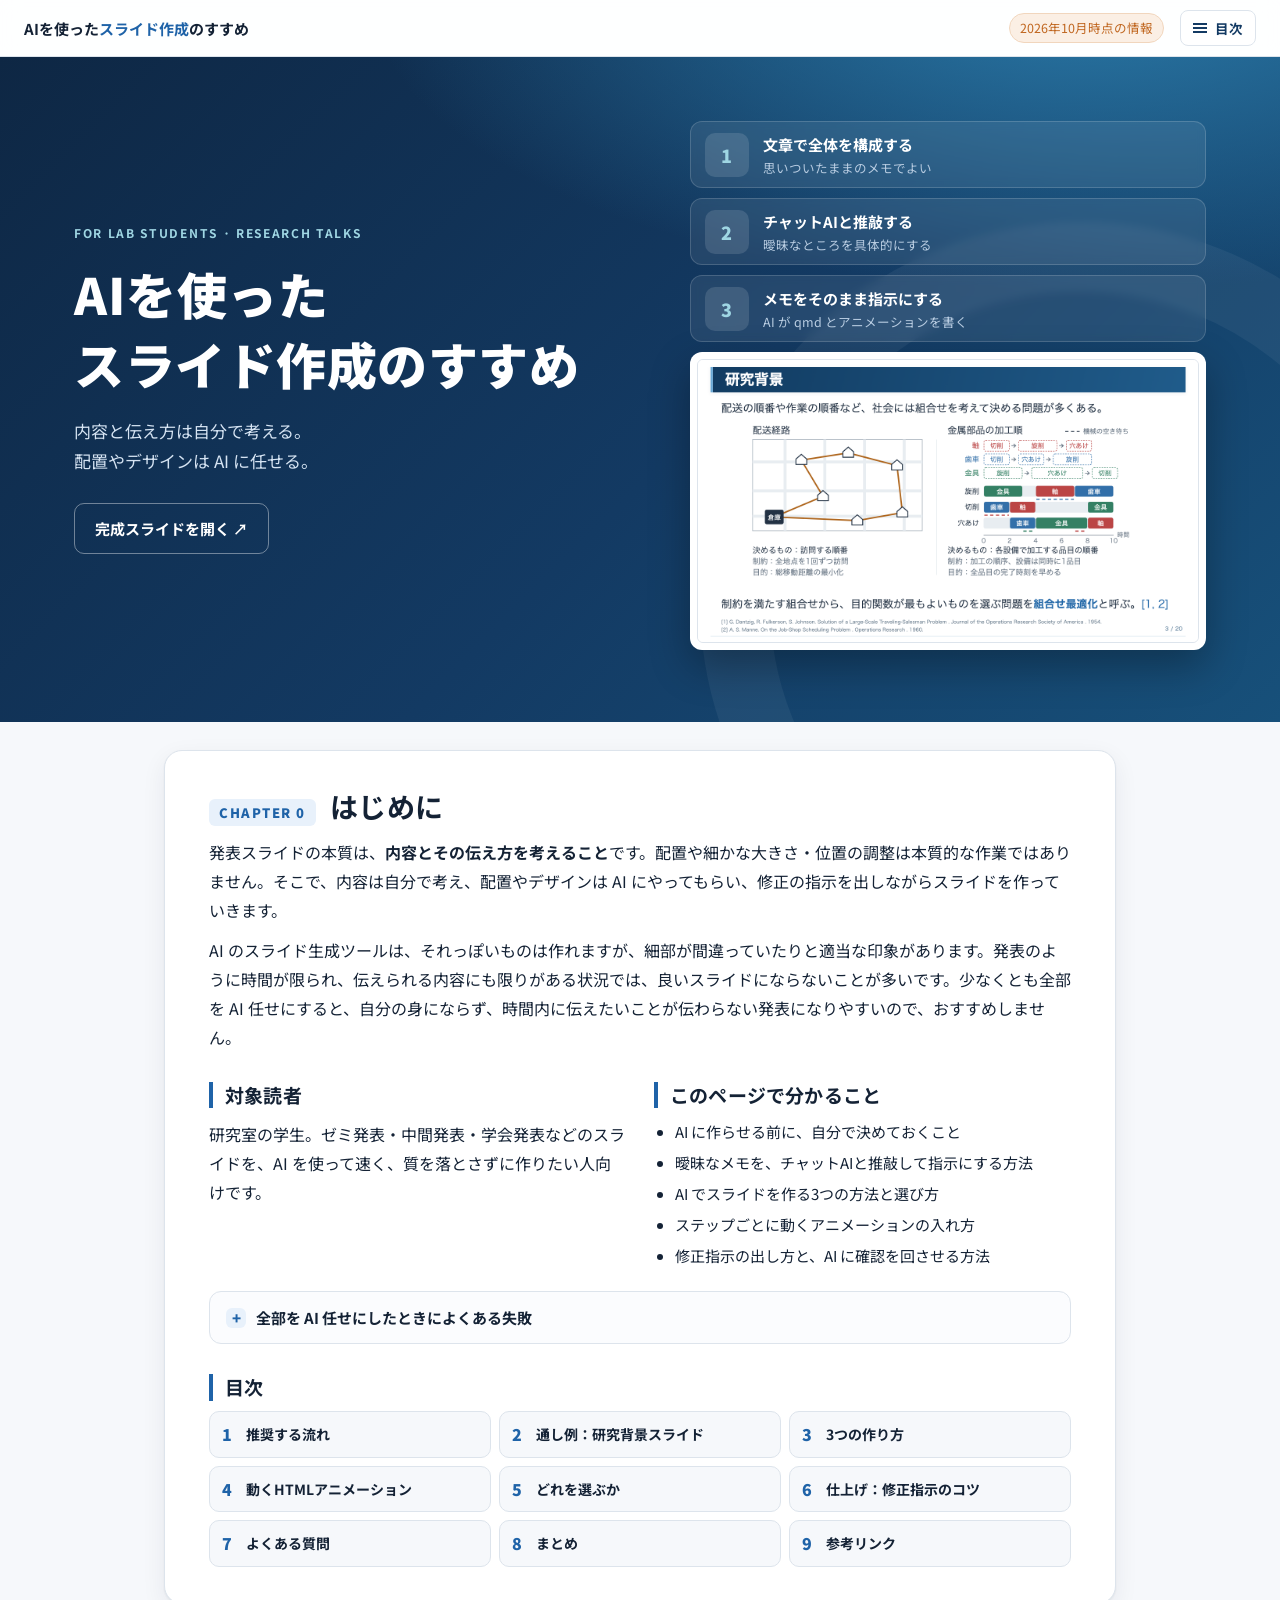
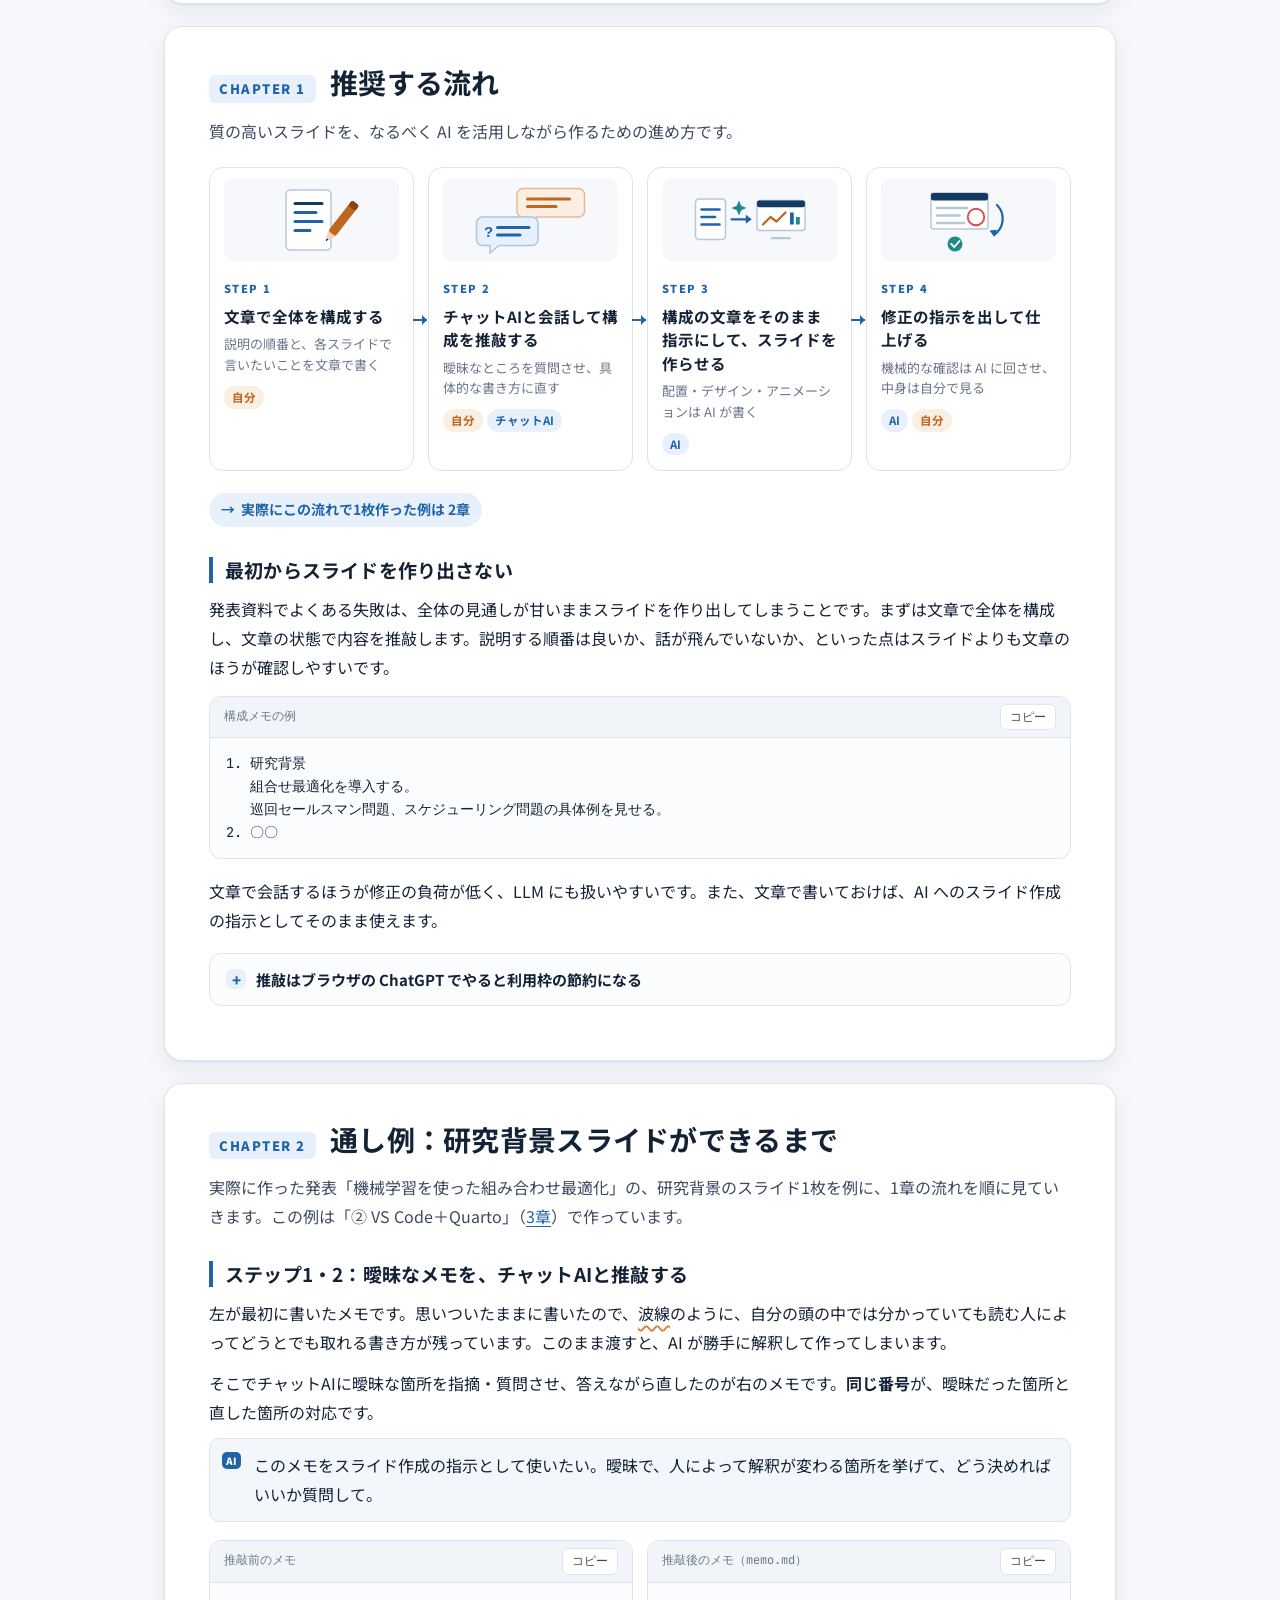
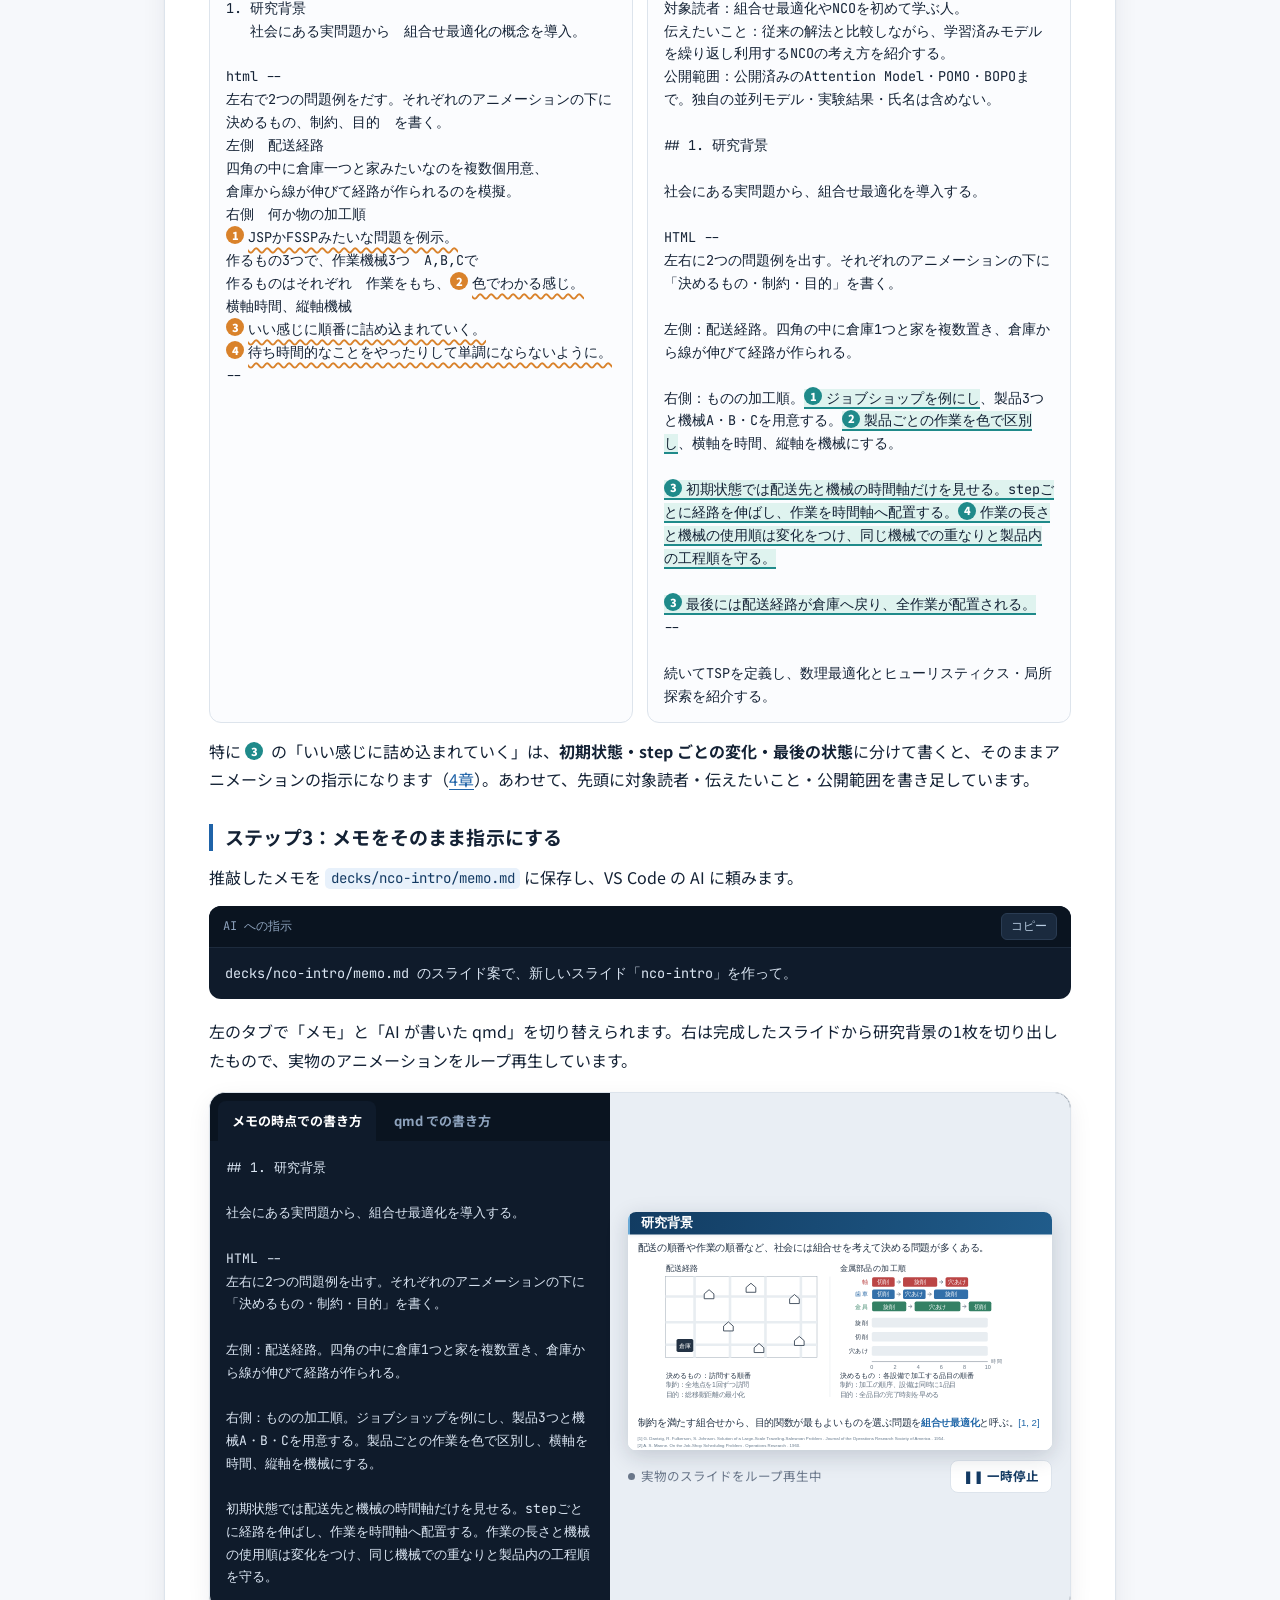
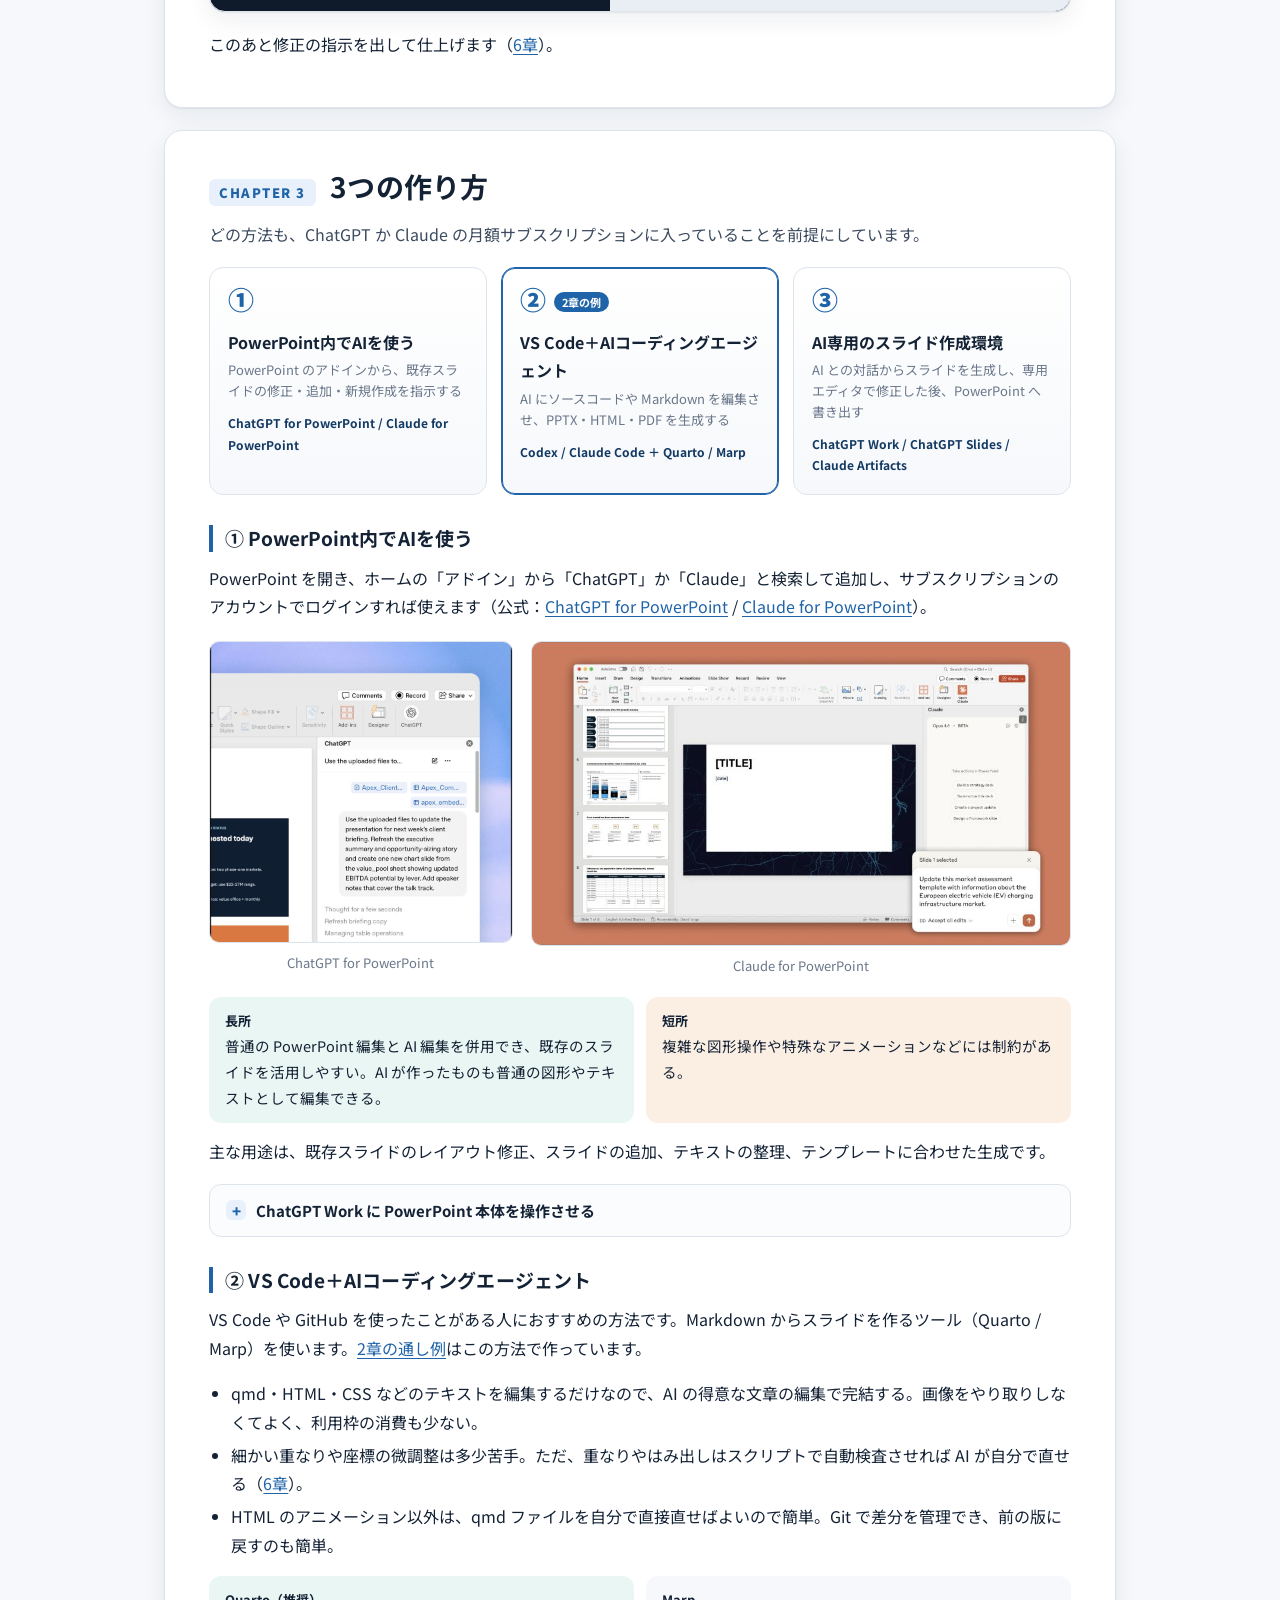
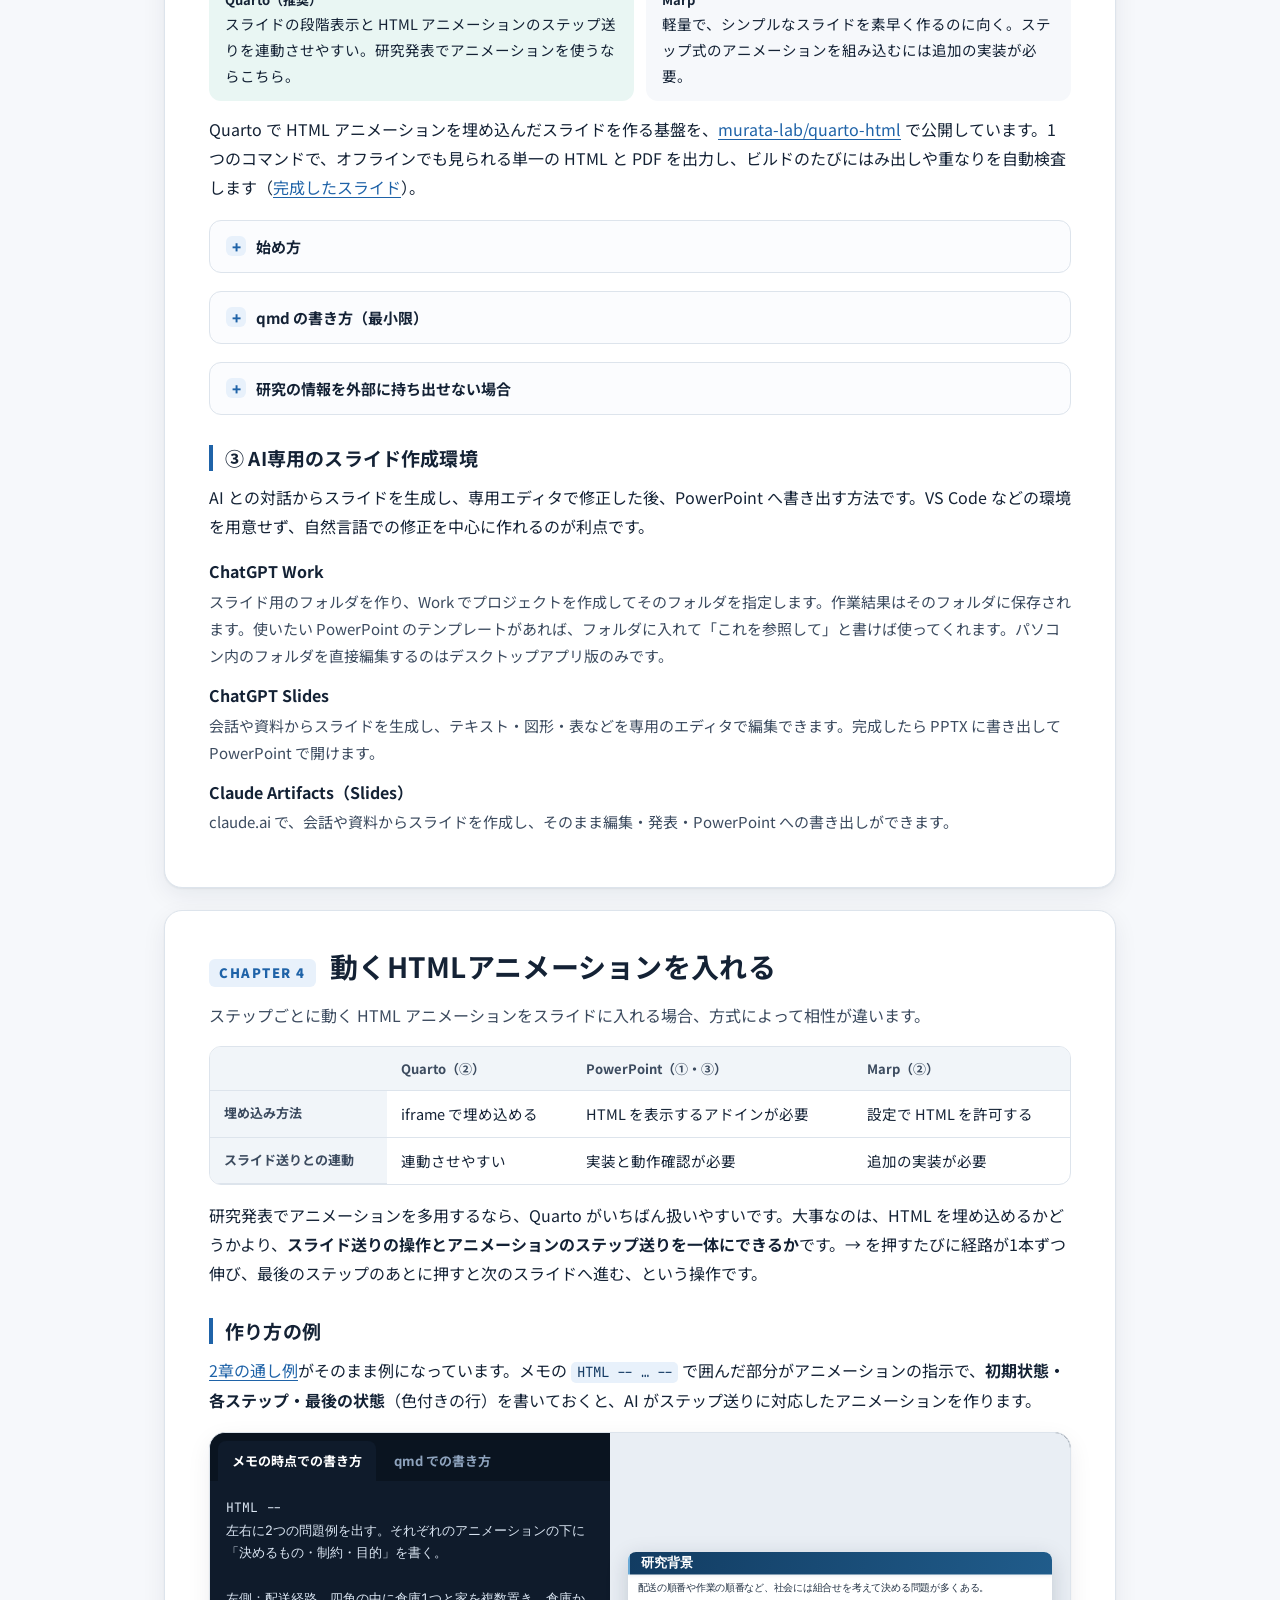
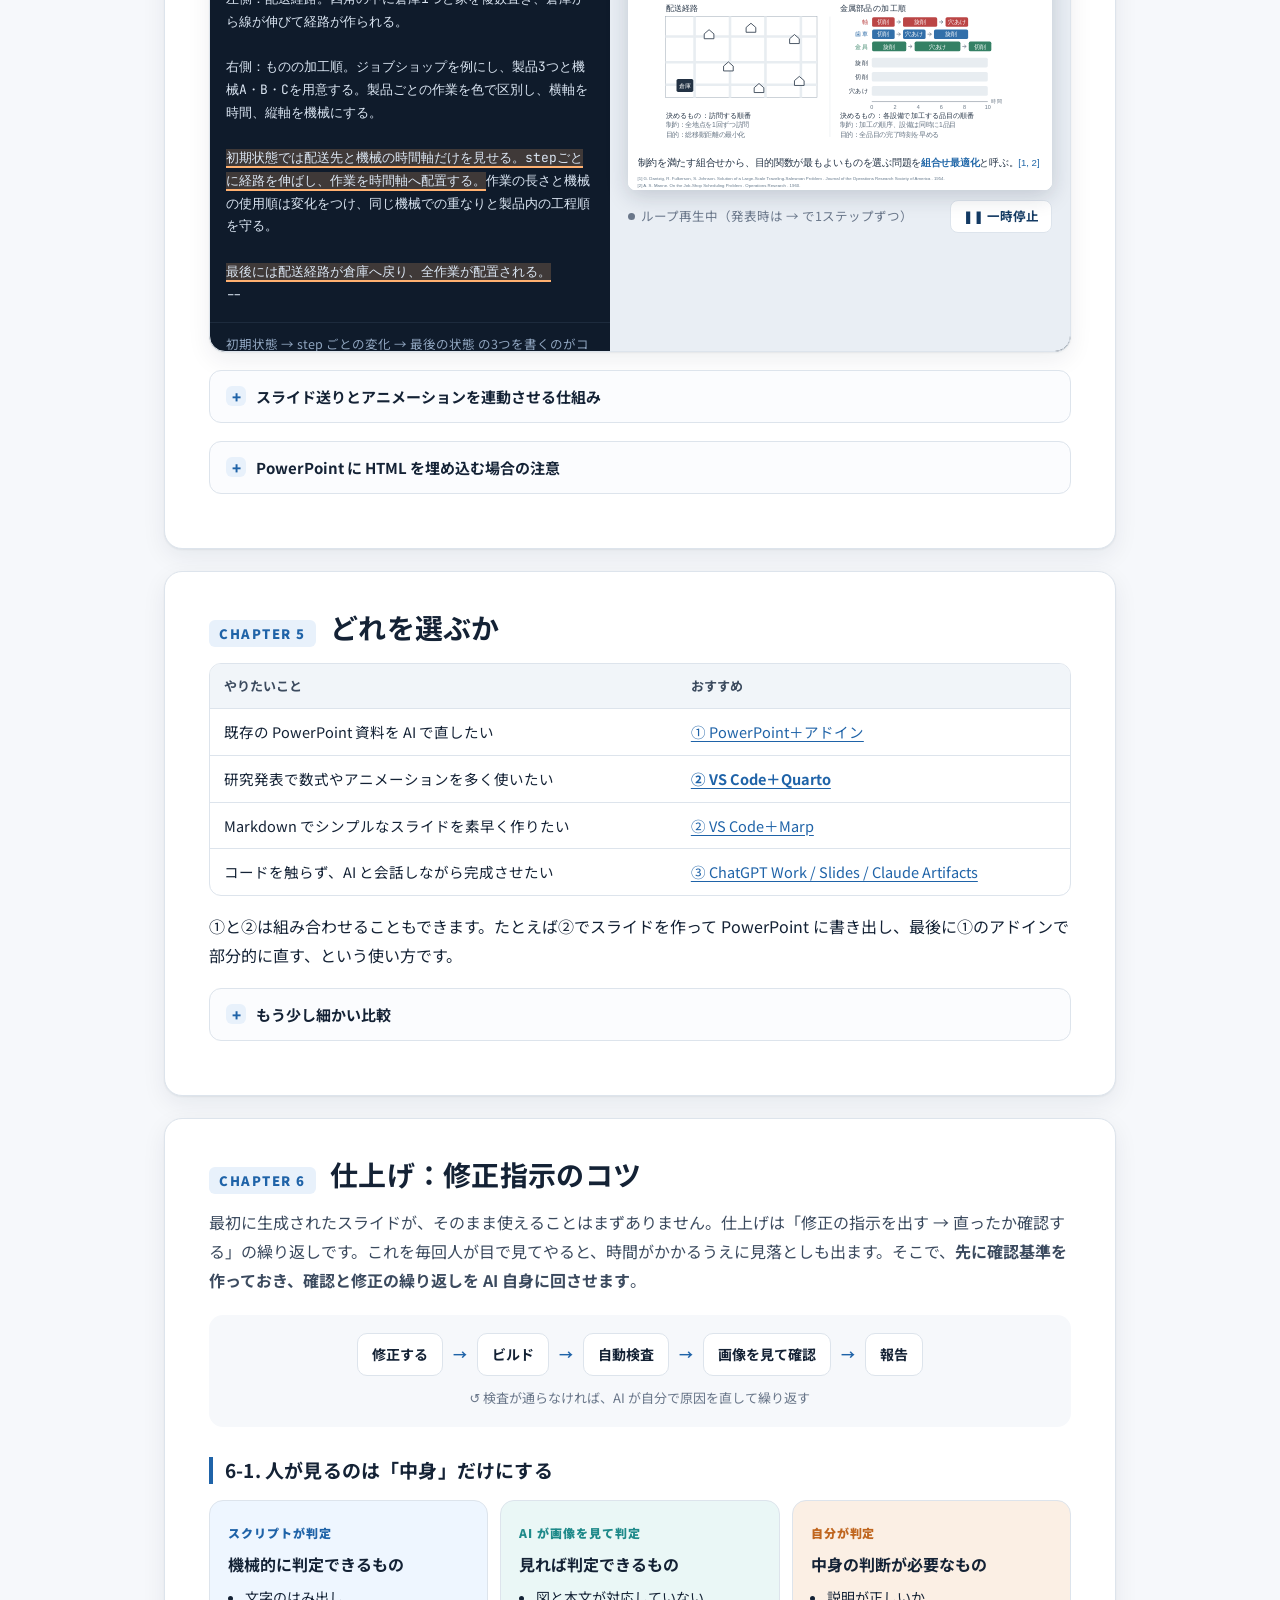
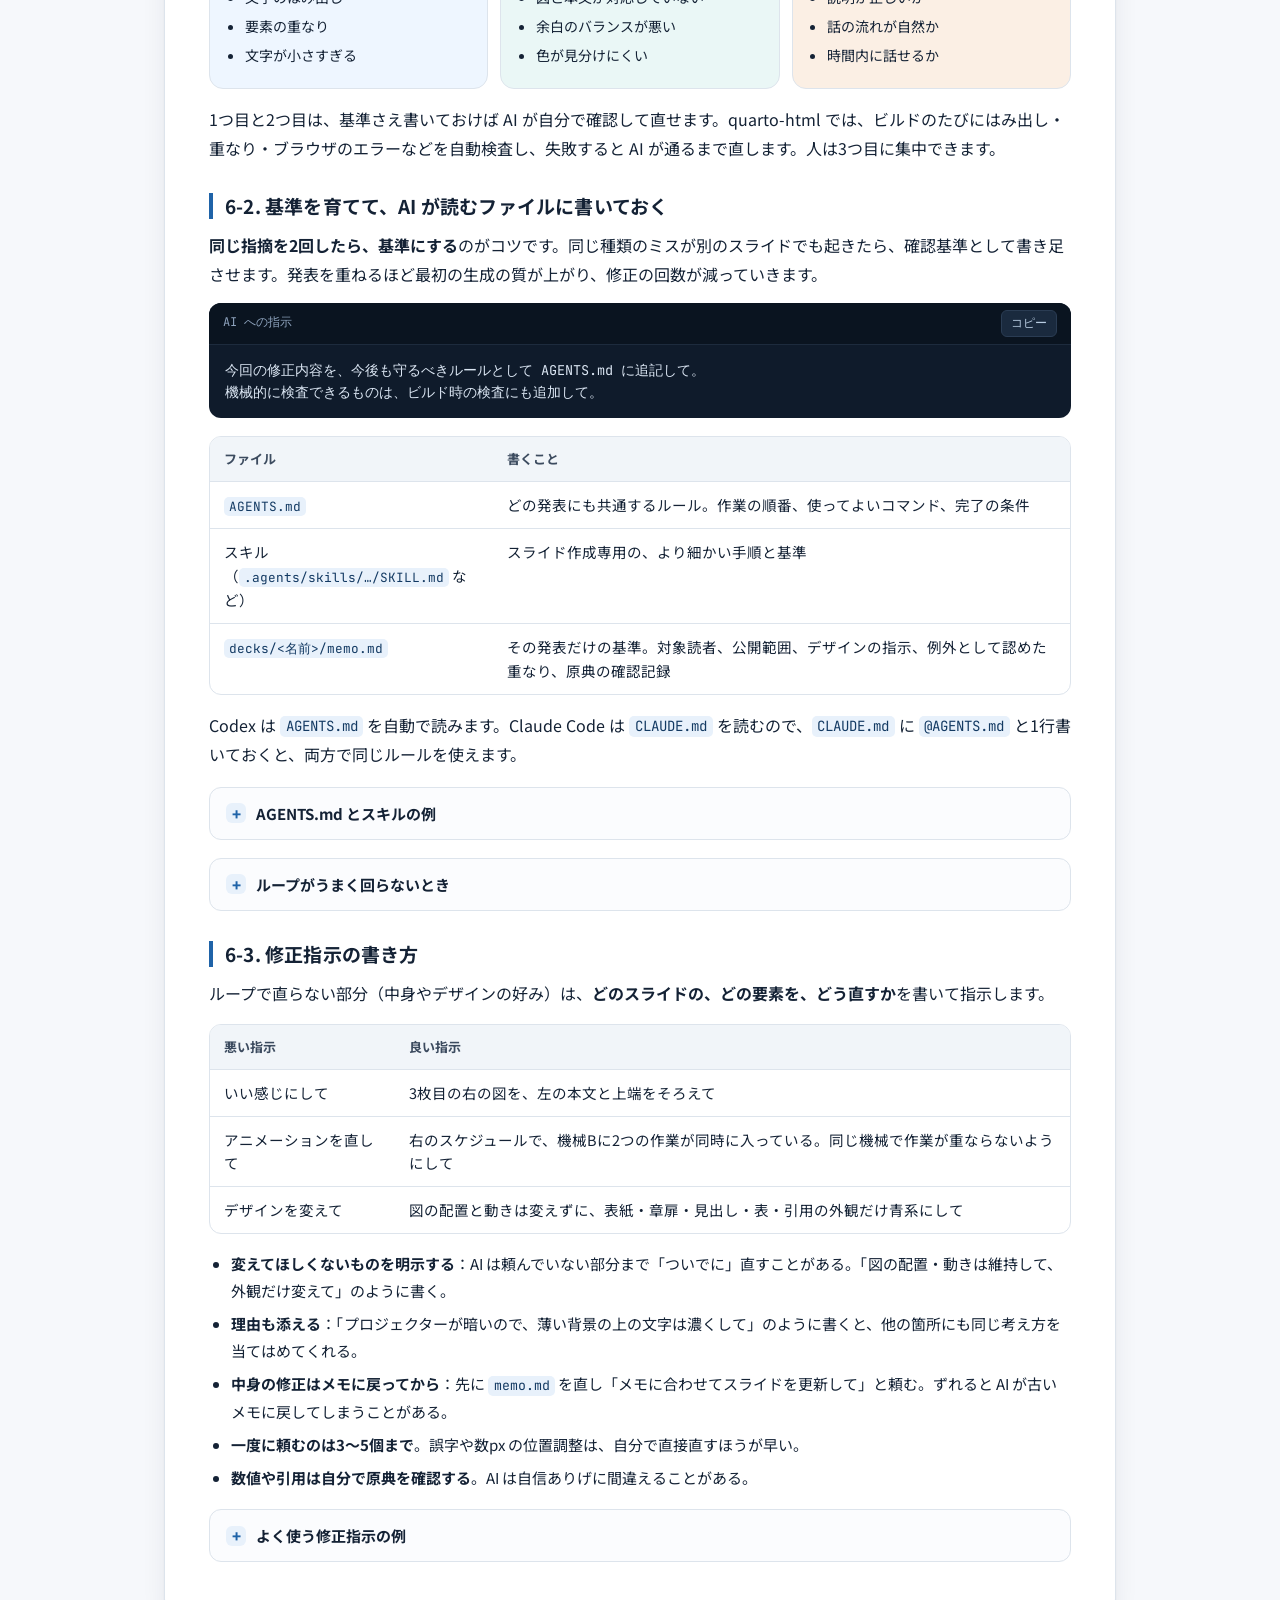
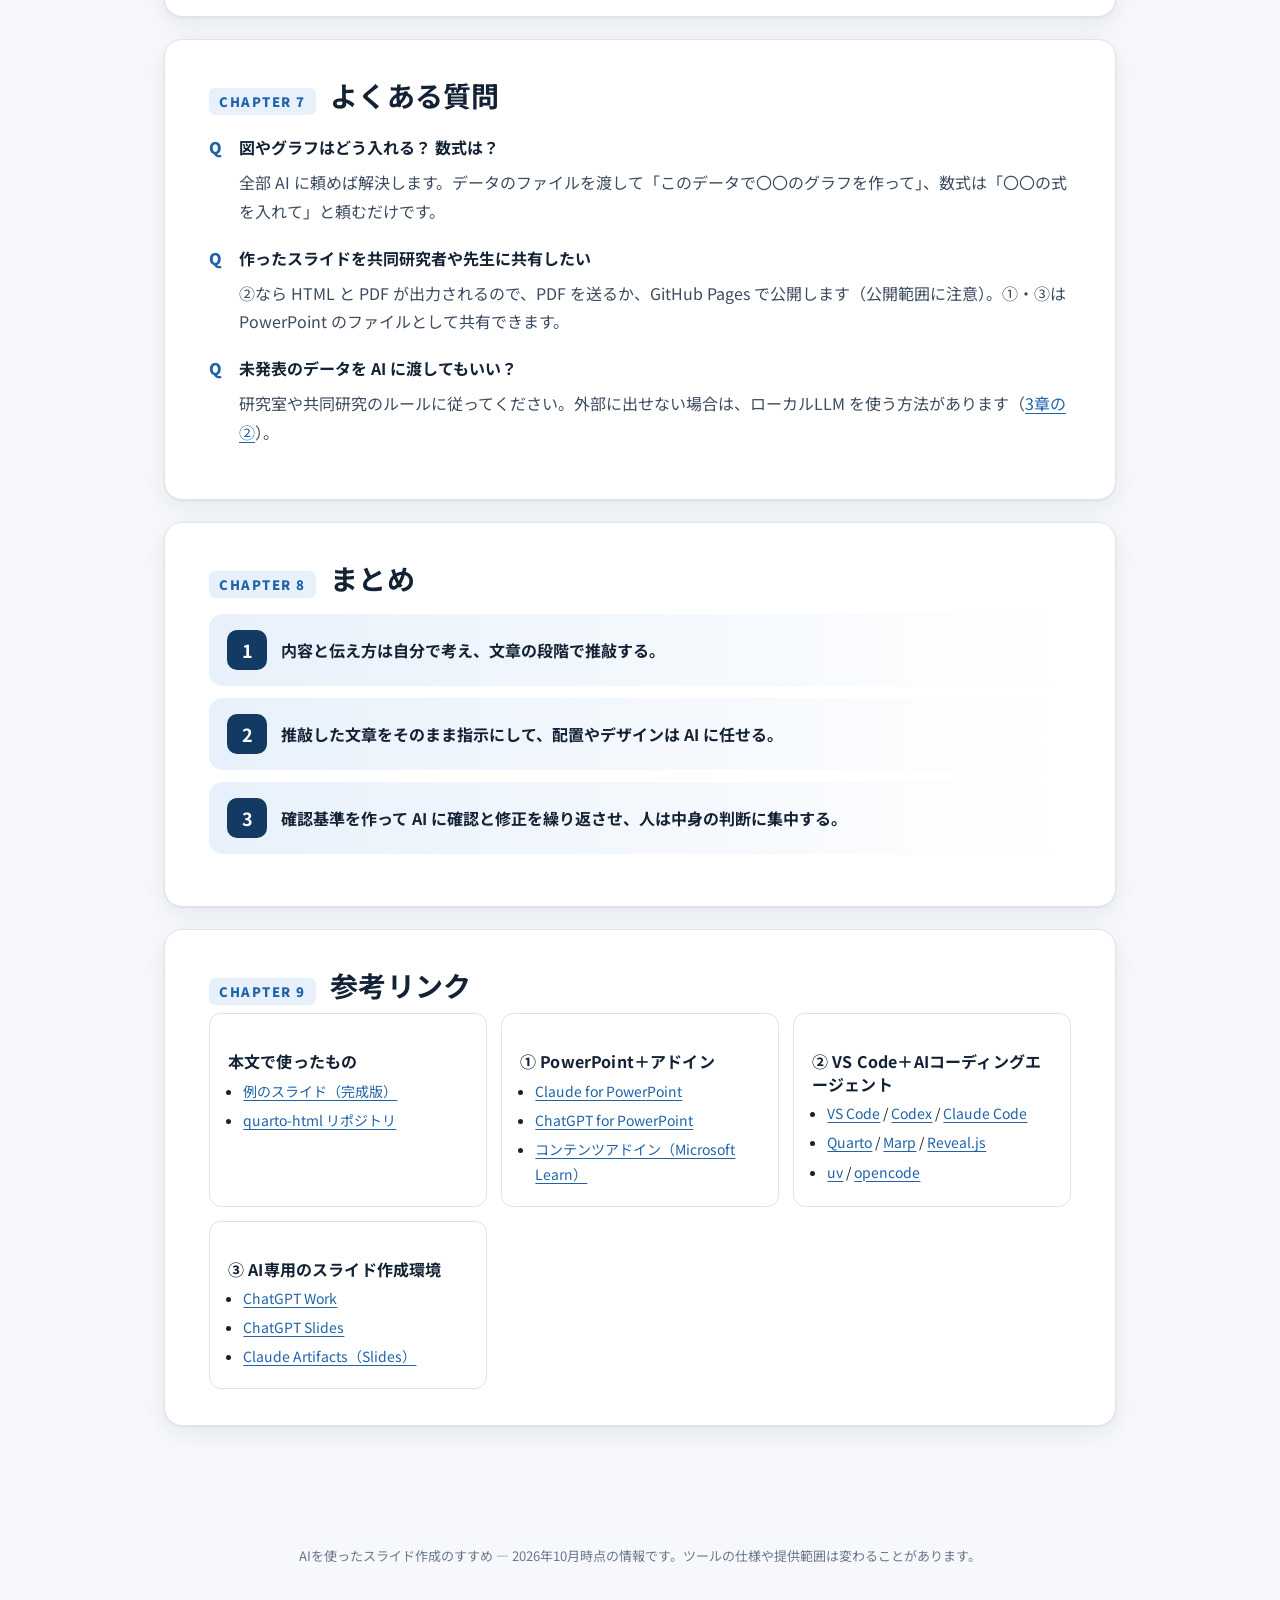
==== commit 0302508b: "Remove before/after slider Co-Authored-By: Claude Opus 5.5 <noreply@anthropic.com>" ====
--- a/index.html
+++ b/index.html
@@ -584,21 +584,9 @@
     </tbody>
   </table></div>
 
-  <div class="ba">
-    <div class="ba-prompt"><span class="lbl">2章の発表で実際に出した指示</span><pre>図の配置・動きは維持して、表紙・章扉・見出し・表・引用の外観を青系で整えて。
-ページ番号は右下で、罫線の上に独立させて。</pre></div>
-    <div class="ba-tabs"><button type="button" data-pos="100">修正前</button><button type="button" data-pos="50">比較</button><button type="button" data-pos="0">修正後</button></div>
-    <div class="ba-stage">
-      <img src="assets/img/background-before.png" alt="修正前の研究背景スライド。ページ番号が左下にあり、下部に操作説明が並ぶ" width="1280" height="720">
-      <img class="after" src="assets/img/background-after.png" alt="修正後の研究背景スライド。見出し帯が整い、ページ番号が右下に独立している" width="1280" height="720">
-      <div class="ba-handle"></div>
-    </div>
-    <input type="range" min="0" max="100" value="50" aria-label="修正前と修正後の境界の位置">
-    <div class="ba-ends"><span>← 左側：修正前</span><span>右側：修正後 →</span></div>
-  </div>
 
   <ul class="tight">
-    <li><strong>変えてほしくないものを明示する</strong>：AI は頼んでいない部分まで「ついでに」直すことがある（上の例の「図の配置・動きは維持して」）。</li>
+    <li><strong>変えてほしくないものを明示する</strong>：AI は頼んでいない部分まで「ついでに」直すことがある。「図の配置・動きは維持して、外観だけ変えて」のように書く。</li>
     <li><strong>理由も添える</strong>：「プロジェクターが暗いので、薄い背景の上の文字は濃くして」のように書くと、他の箇所にも同じ考え方を当てはめてくれる。</li>
     <li><strong>中身の修正はメモに戻ってから</strong>：先に <code>memo.md</code> を直し「メモに合わせてスライドを更新して」と頼む。ずれると AI が古いメモに戻してしまうことがある。</li>
     <li><strong>一度に頼むのは3〜5個まで</strong>。誤字や数px の位置調整は、自分で直接直すほうが早い。</li>
--- a/assets/style.css
+++ b/assets/style.css
@@ -168,22 +168,6 @@
 .live.paused .live-ctrl .tag::before { animation: none; background: var(--muted); }
 @keyframes blink { 50% { opacity: .25; } }
 
-/* ---------- before / after ---------- */
-.ba { margin: 18px 0; border: 1px solid var(--line); border-radius: 16px; overflow: hidden; background: #fff; box-shadow: var(--shadow); }
-.ba-prompt { padding: 16px 20px; background: var(--bg); border-bottom: 1px solid var(--line); }
-.ba-prompt .lbl { font-size: 12px; font-weight: 700; color: var(--blue); letter-spacing: .08em; }
-.ba-prompt pre { margin: 6px 0 0; font-family: var(--mono); font-size: 13.5px; white-space: pre-wrap; color: var(--ink); }
-.ba-tabs { display: flex; justify-content: center; gap: 6px; padding: 12px; }
-.ba-tabs button { font: inherit; font-size: 13px; font-weight: 700; padding: 5px 16px; border-radius: 99px; border: 1px solid var(--line); background: #fff; color: var(--ink-2); cursor: pointer; }
-.ba-tabs button[aria-pressed="true"] { background: var(--navy); border-color: var(--navy); color: #fff; }
-.ba-stage { position: relative; margin: 0 16px; aspect-ratio: 16 / 9; border-radius: 8px; overflow: hidden; border: 1px solid var(--line); user-select: none; touch-action: pan-y; }
-.ba-stage img { position: absolute; inset: 0; width: 100%; height: 100%; object-fit: cover; }
-.ba-stage .after { clip-path: inset(0 0 0 var(--pos, 50%)); }
-.ba-handle { position: absolute; top: 0; bottom: 0; left: var(--pos, 50%); width: 2px; background: #fff; box-shadow: 0 0 0 1px rgba(20, 34, 53, .3); pointer-events: none; }
-.ba-handle::after { content: "⇆"; position: absolute; top: 50%; left: 50%; transform: translate(-50%, -50%); width: 36px; height: 36px; border-radius: 50%; background: #fff; color: var(--navy); display: grid; place-items: center; font-weight: 900; box-shadow: 0 2px 10px rgba(20, 34, 53, .3); }
-.ba-ends { display: flex; justify-content: space-between; margin: 0 16px; font-size: 12.5px; font-weight: 700; color: var(--muted); }
-.ba input[type="range"] { display: block; width: calc(100% - 32px); margin: 12px 16px 4px; accent-color: var(--navy); }
-
 /* ---------- figures, tables ---------- */
 figure { margin: 18px 0; }
 figure img { border-radius: 10px; border: 1px solid var(--line); }
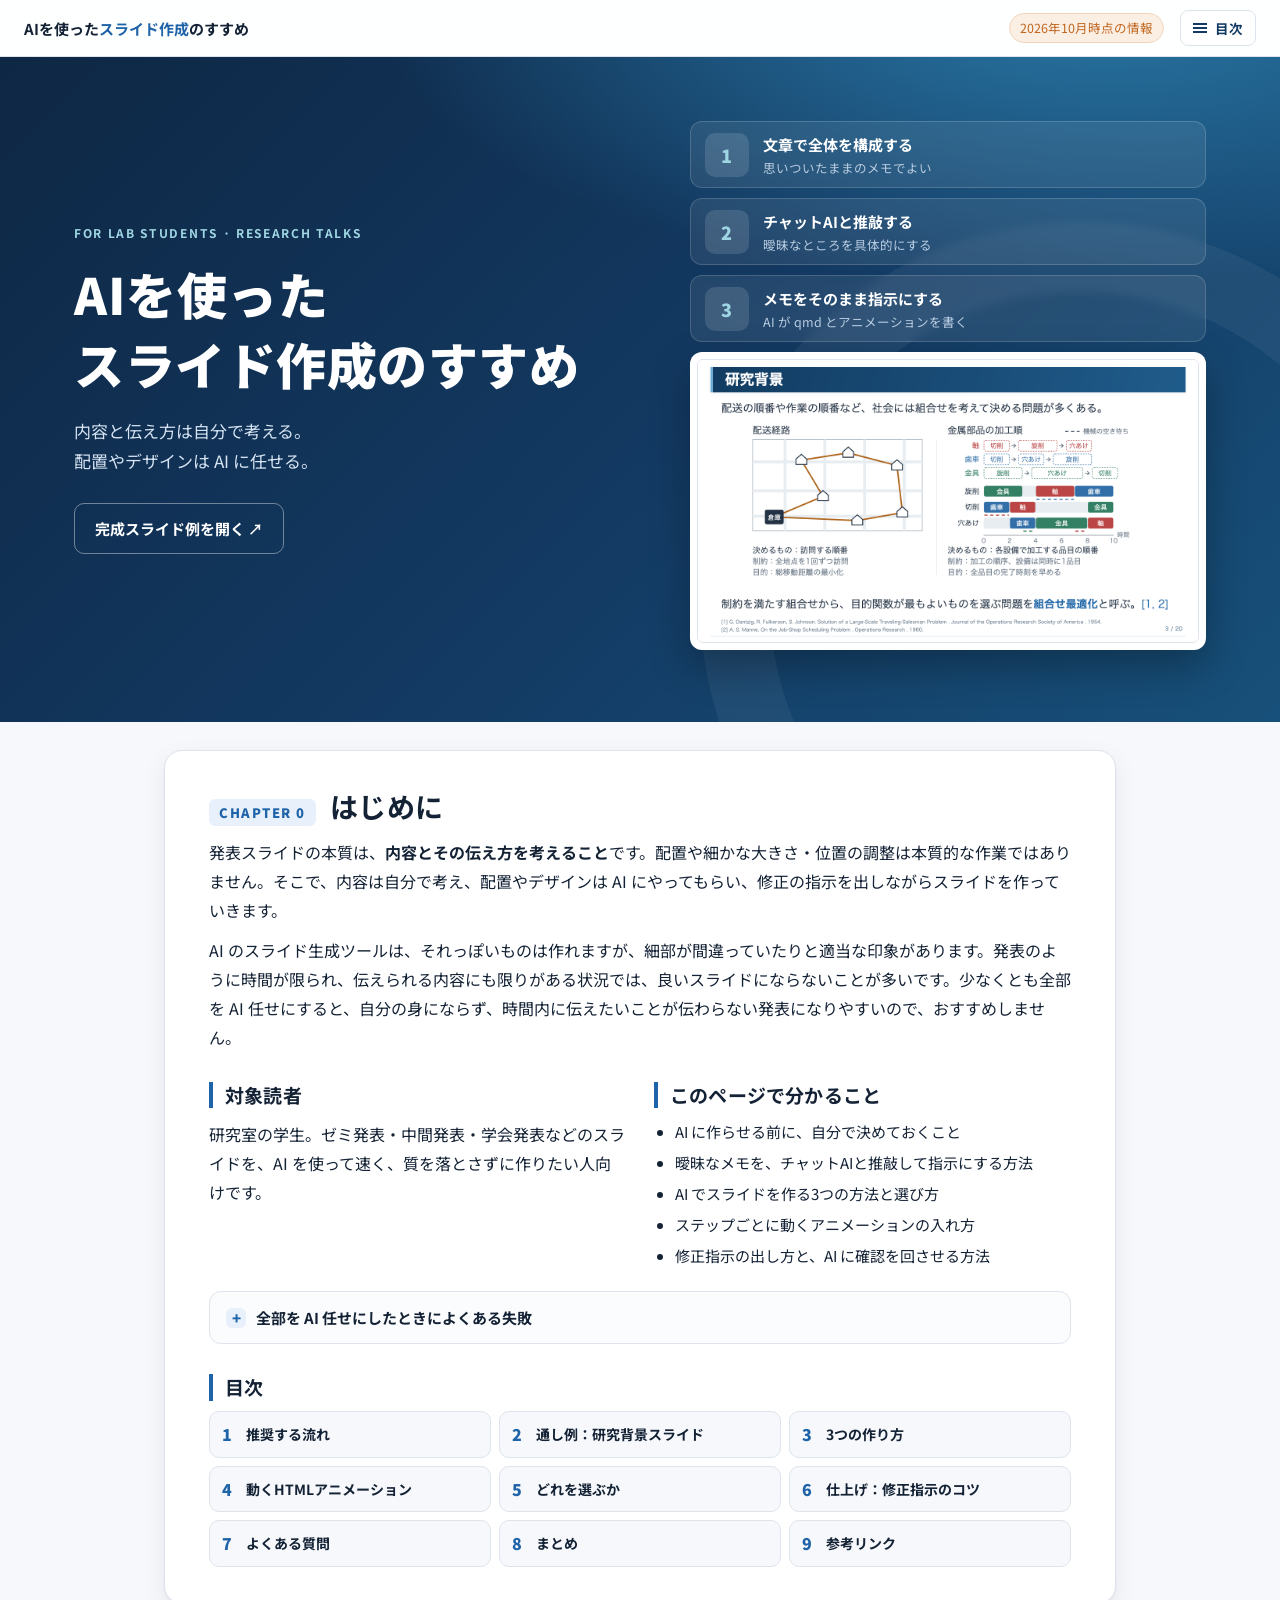
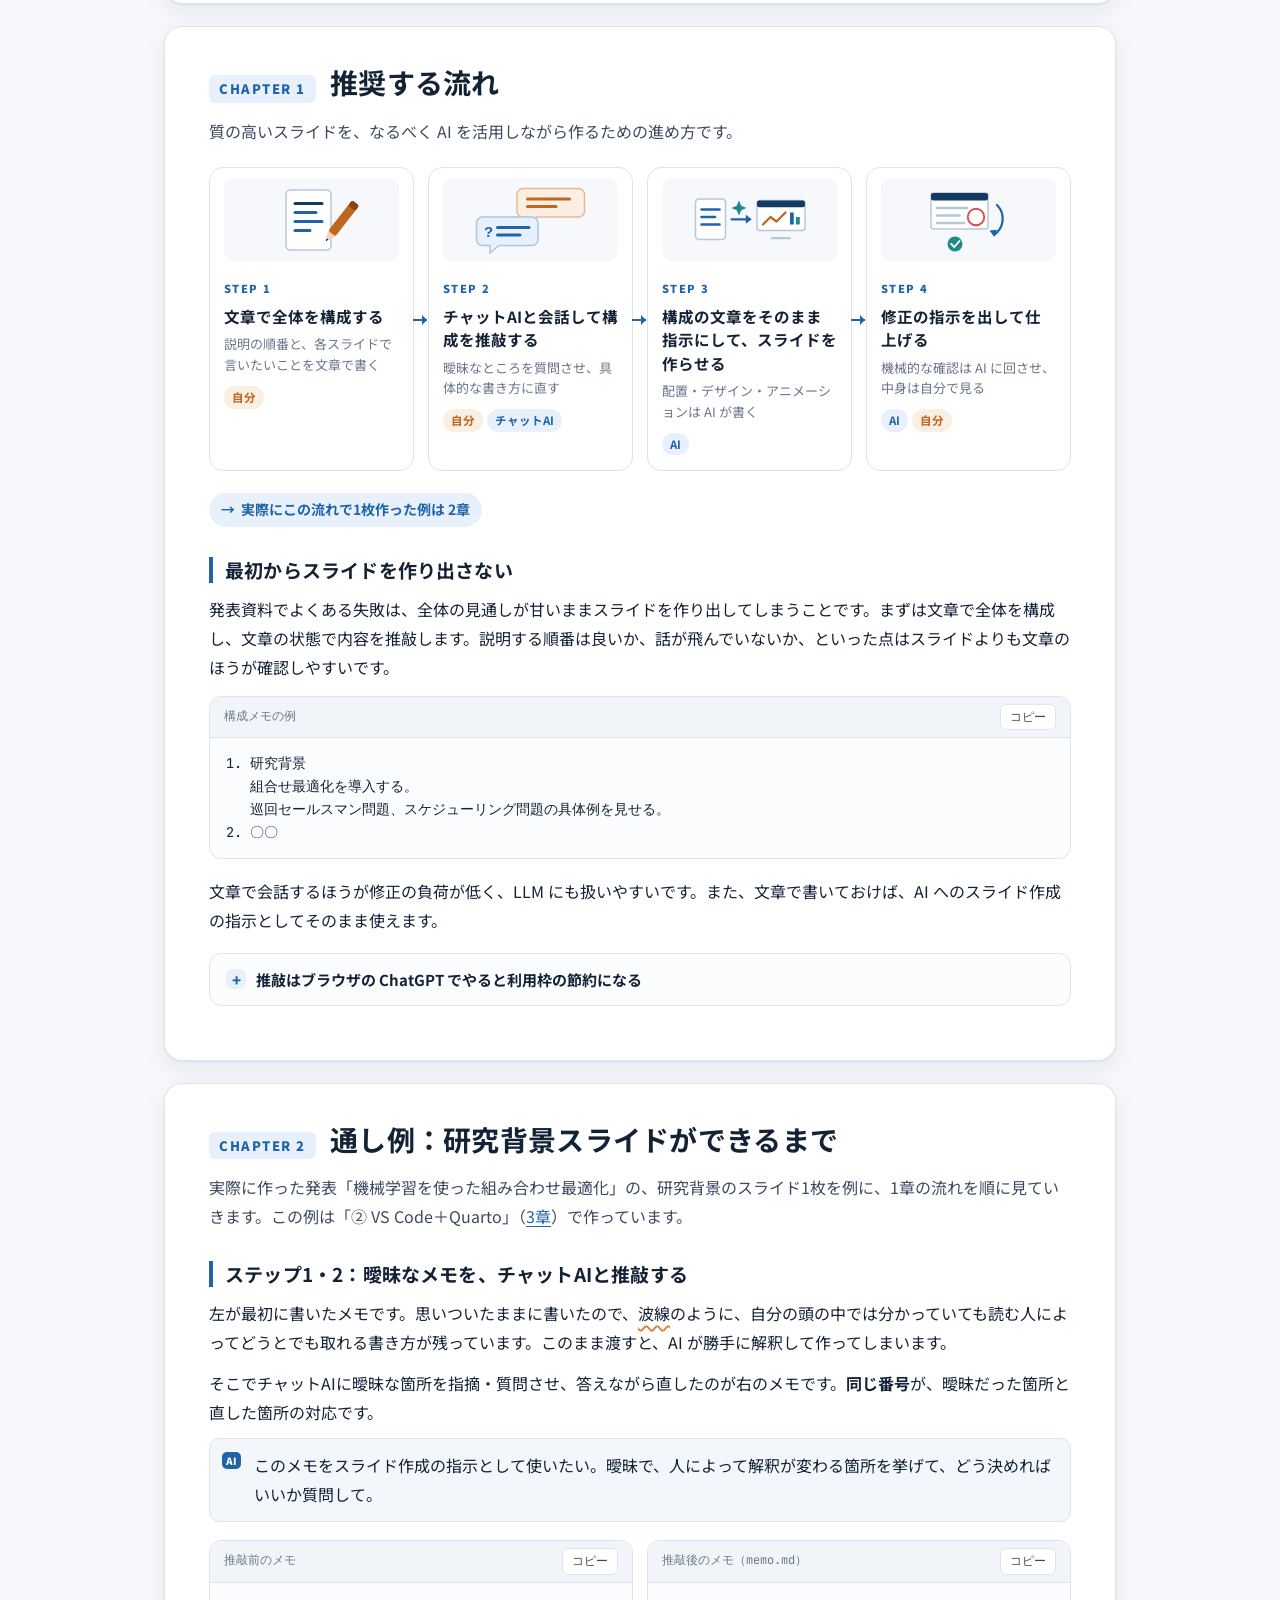
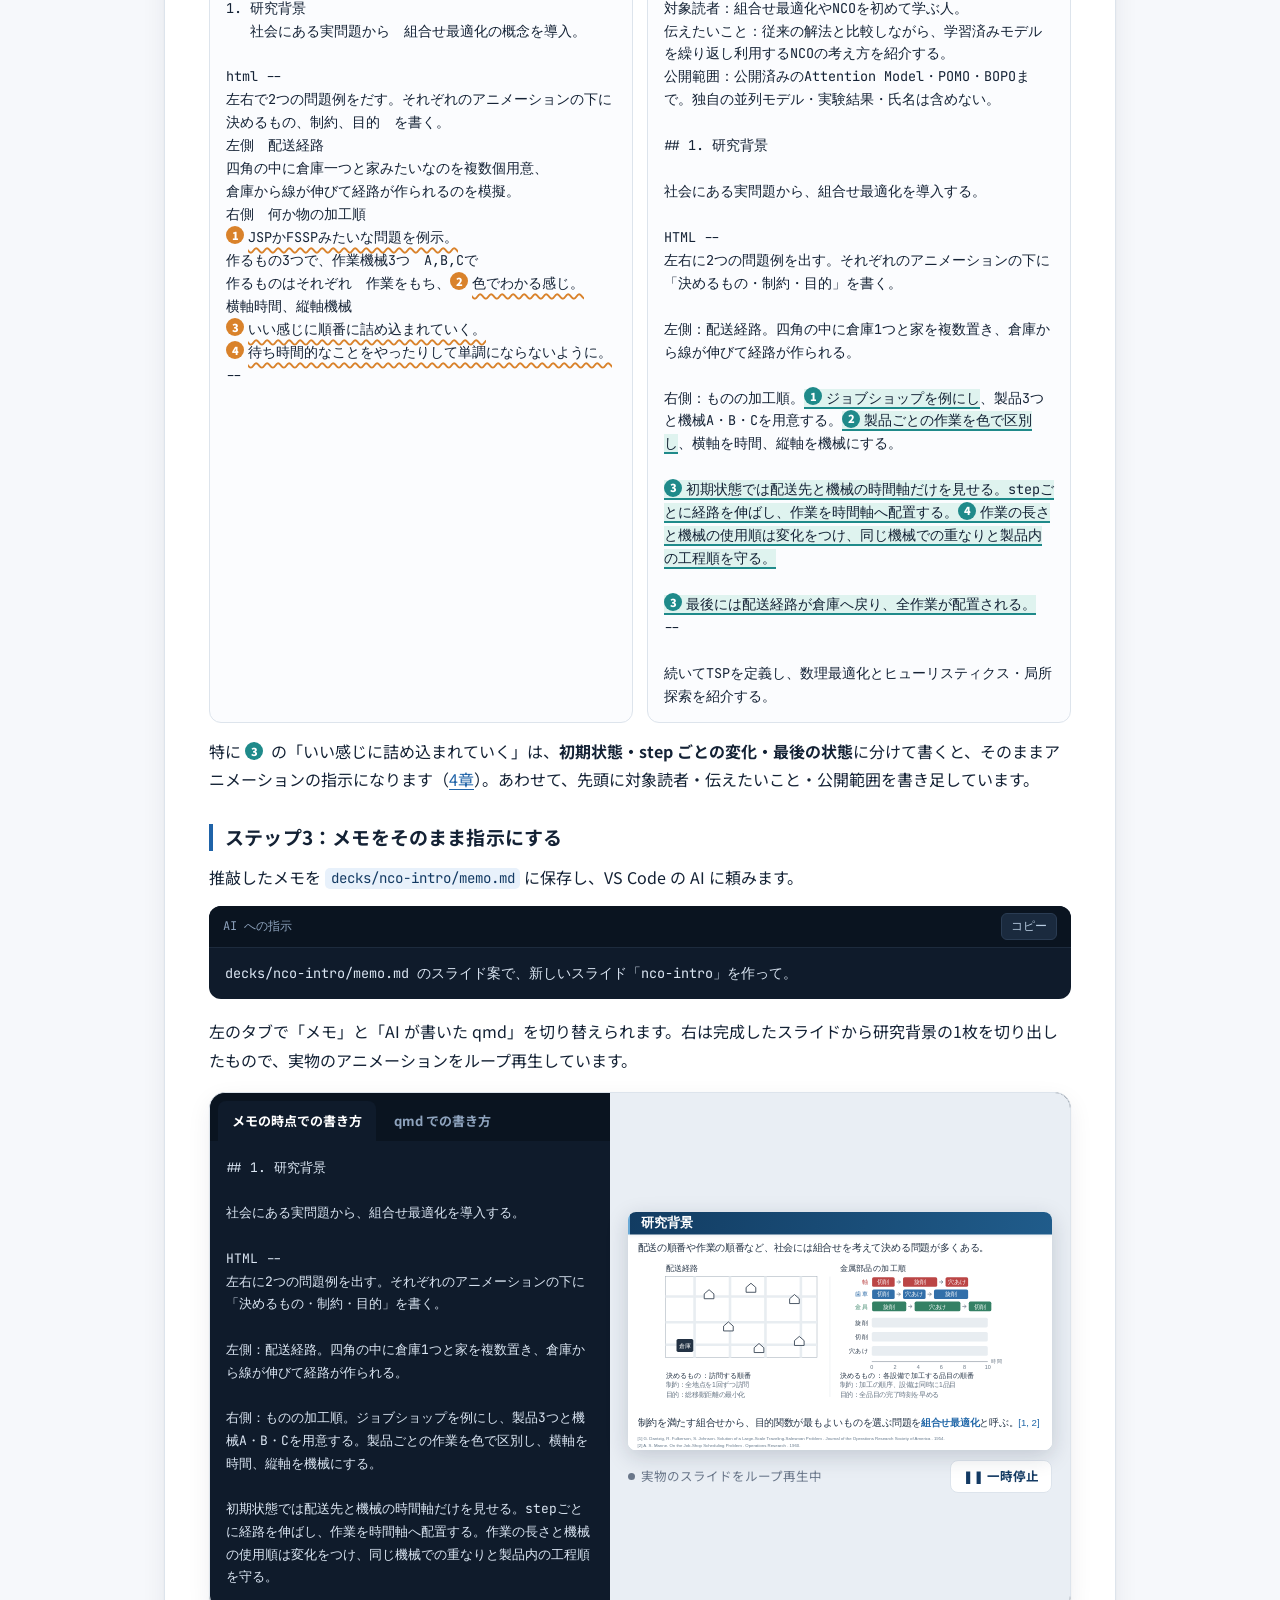
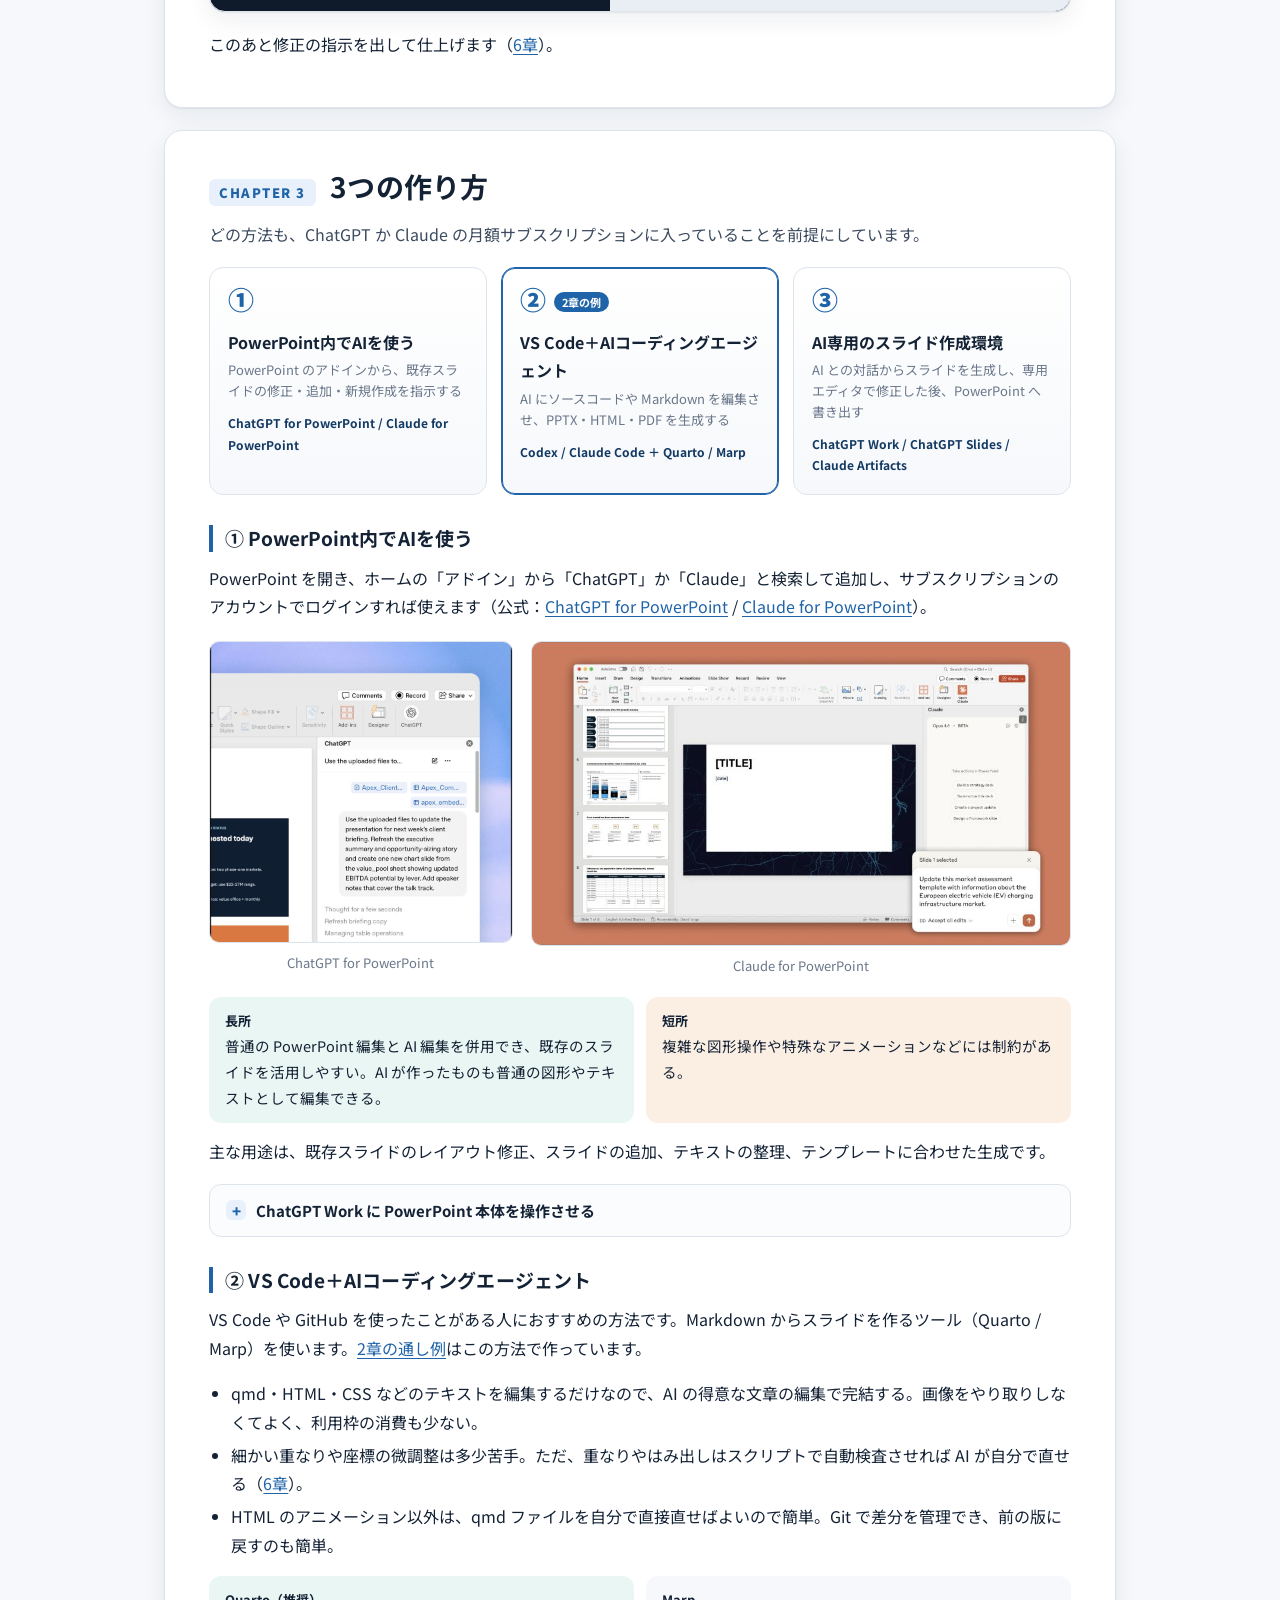
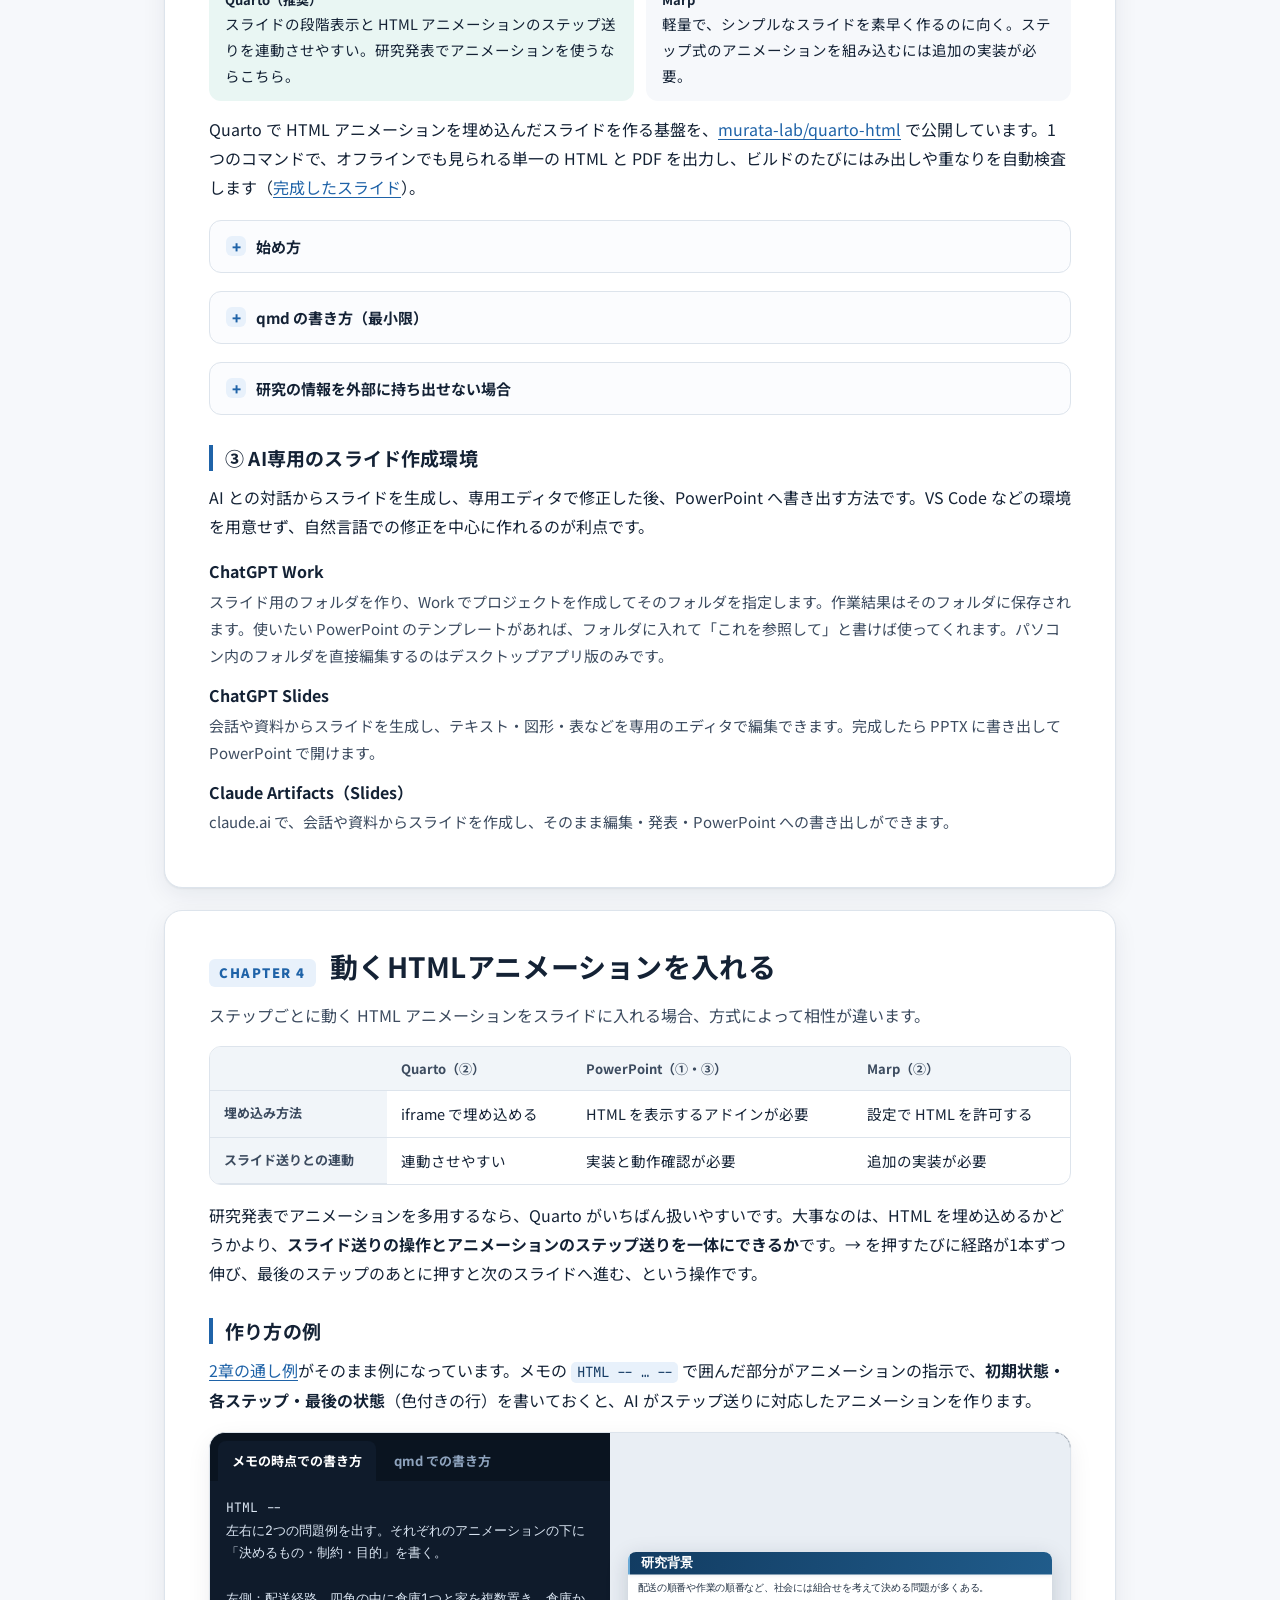
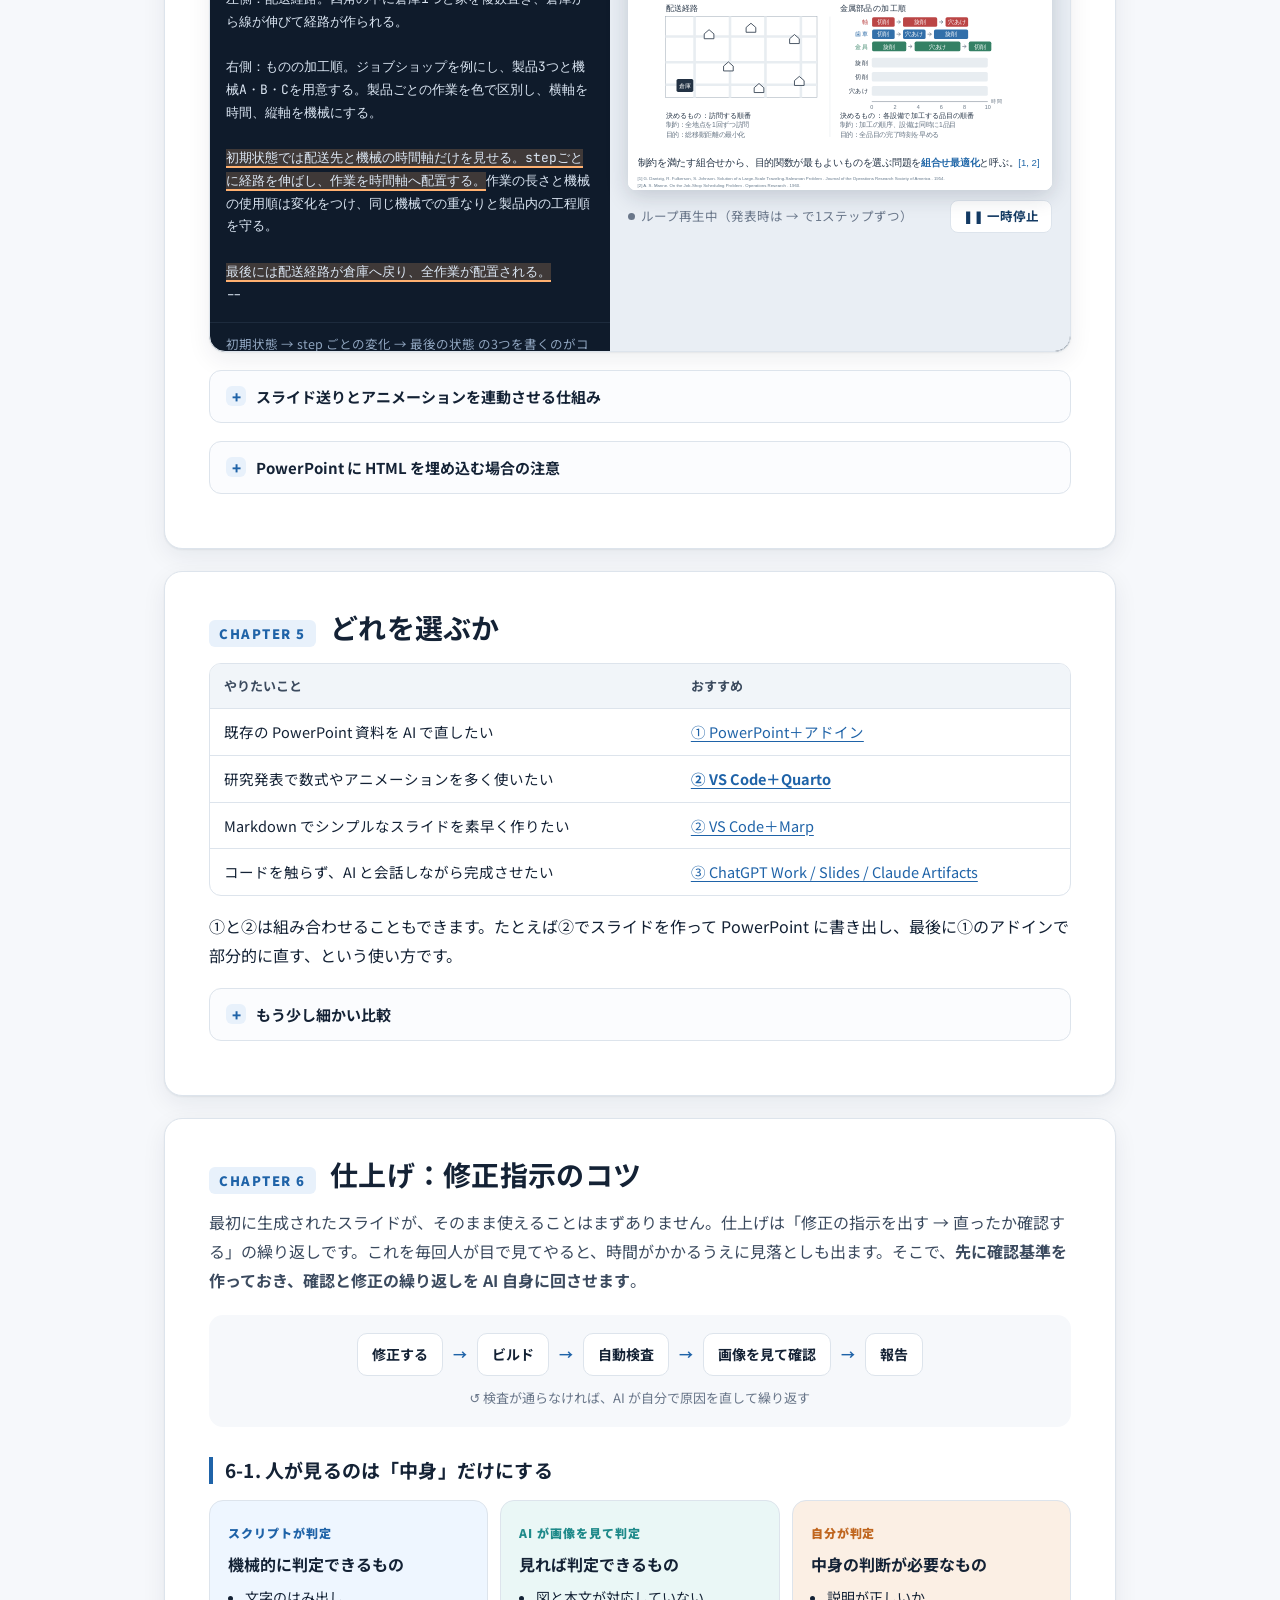
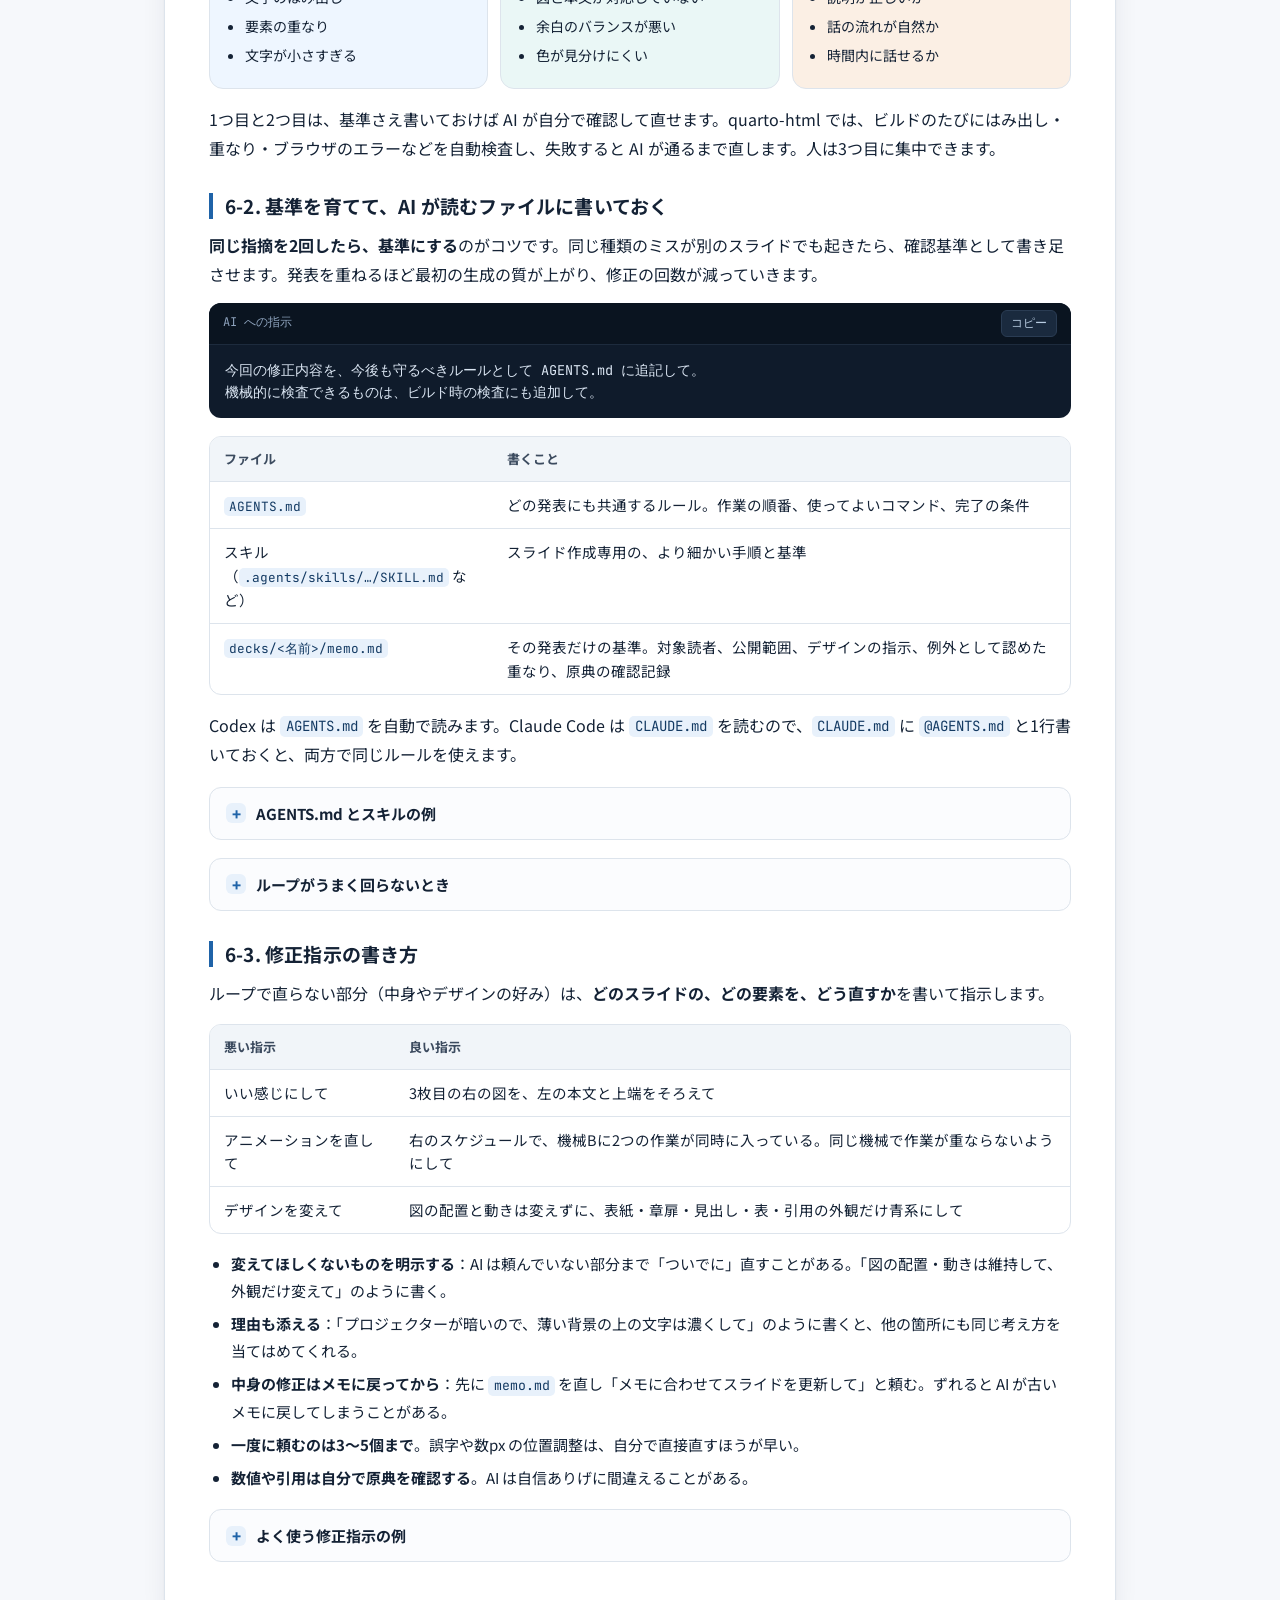
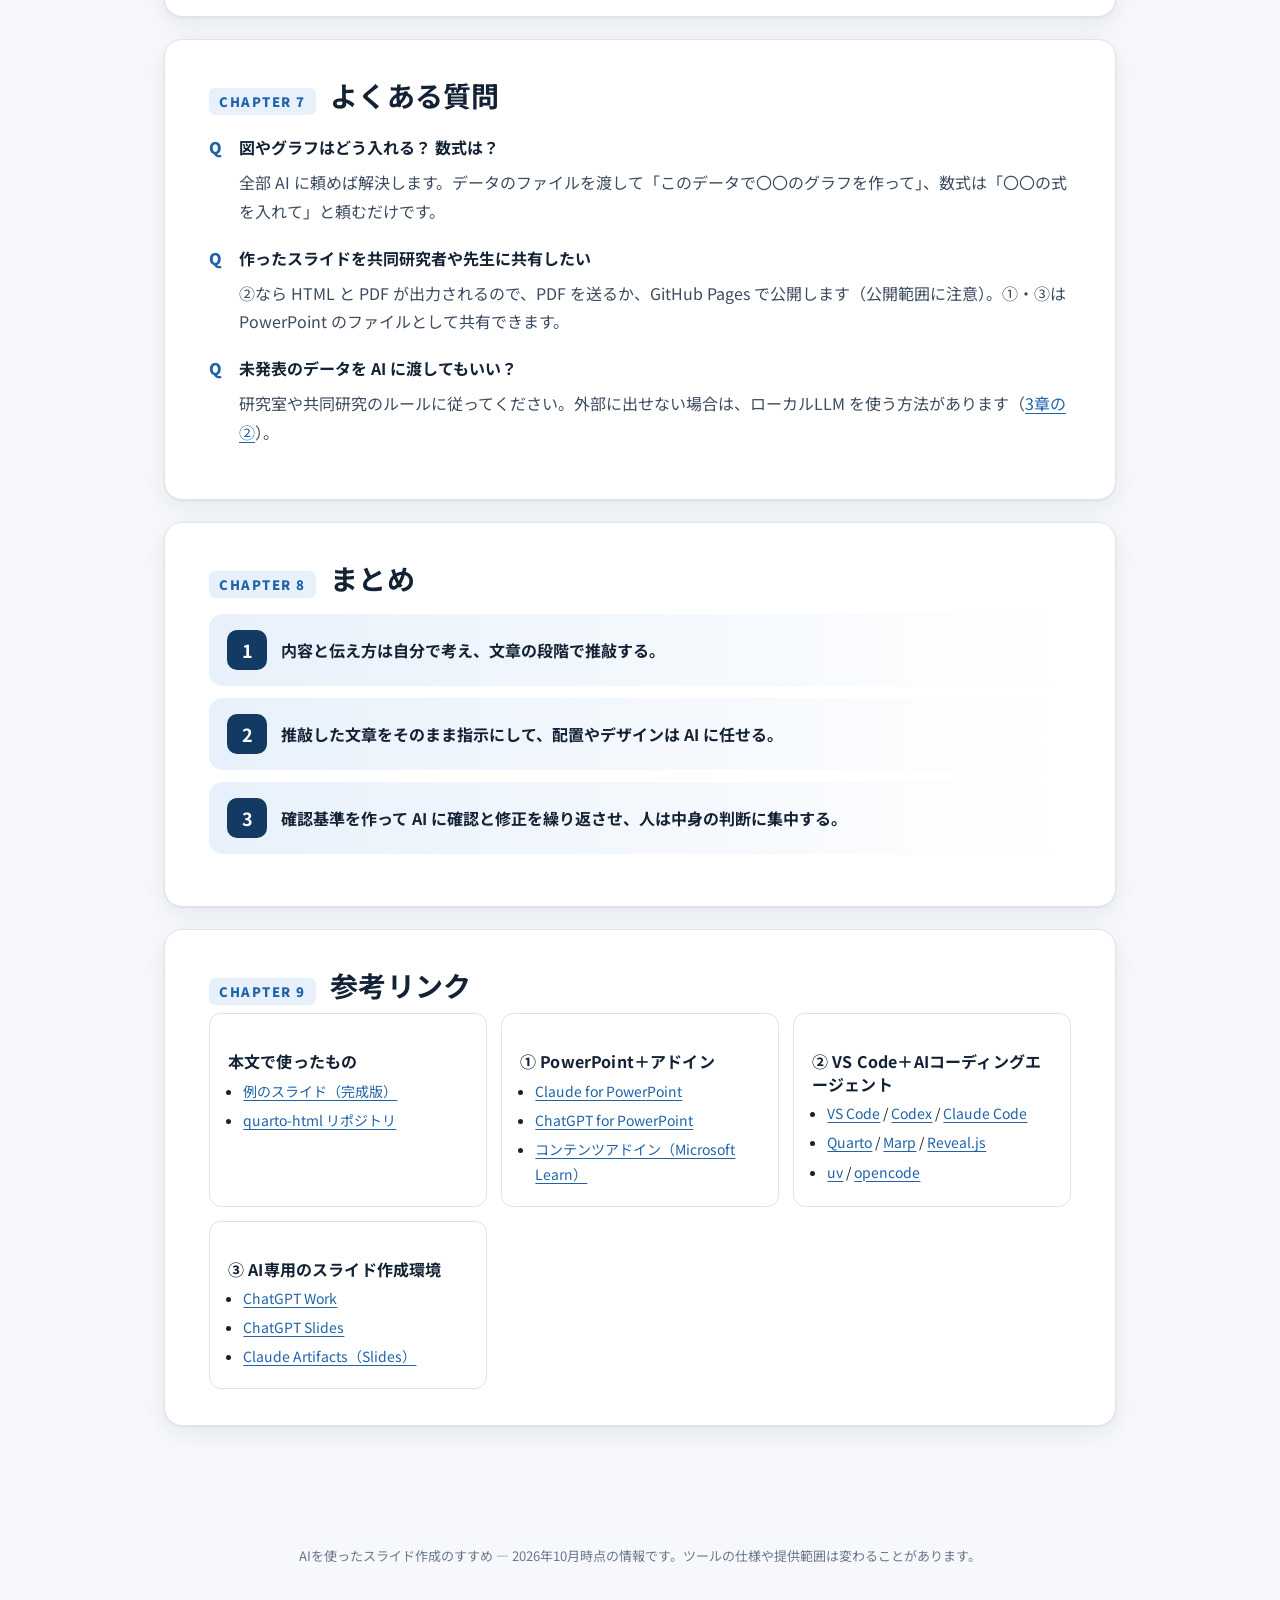
==== commit 59d1c04b: "Rename hero link to 完成スライド例を開く Co-Authored-By: Claude Opus 5.5 <noreply@anthropic.com>" ====
--- a/index.html
+++ b/index.html
@@ -45,7 +45,7 @@
       <h1>AIを使った<br>スライド作成のすすめ</h1>
       <p class="lead">内容と伝え方は自分で考える。<br>配置やデザインは AI に任せる。</p>
       <div class="hero-actions">
-        <a class="btn ghost" href="https://murata-lab.github.io/quarto-html/nco-intro.html" target="_blank" rel="noopener">完成スライドを開く ↗</a>
+        <a class="btn ghost" href="https://murata-lab.github.io/quarto-html/nco-intro.html" target="_blank" rel="noopener">完成スライド例を開く ↗</a>
       </div>
     </div>
     <div class="hero-visual" aria-label="メモからスライドができるまで">
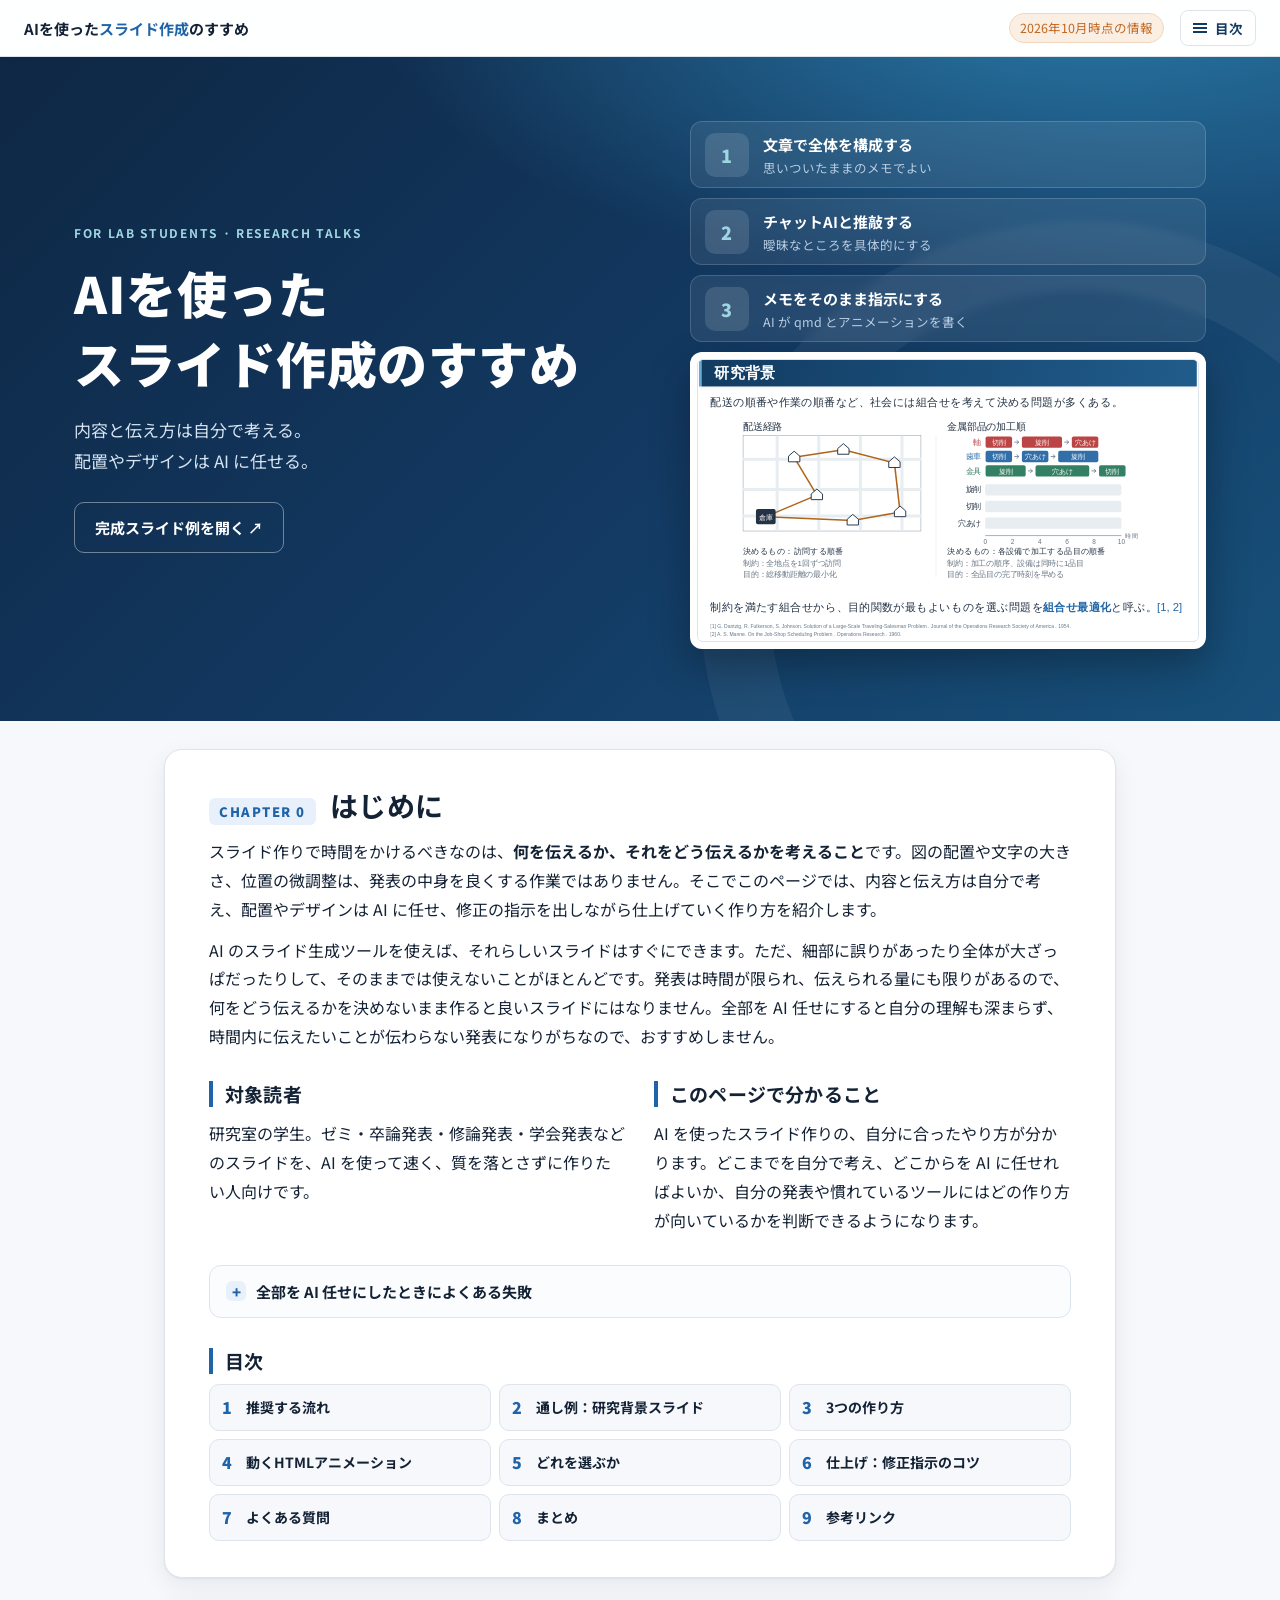
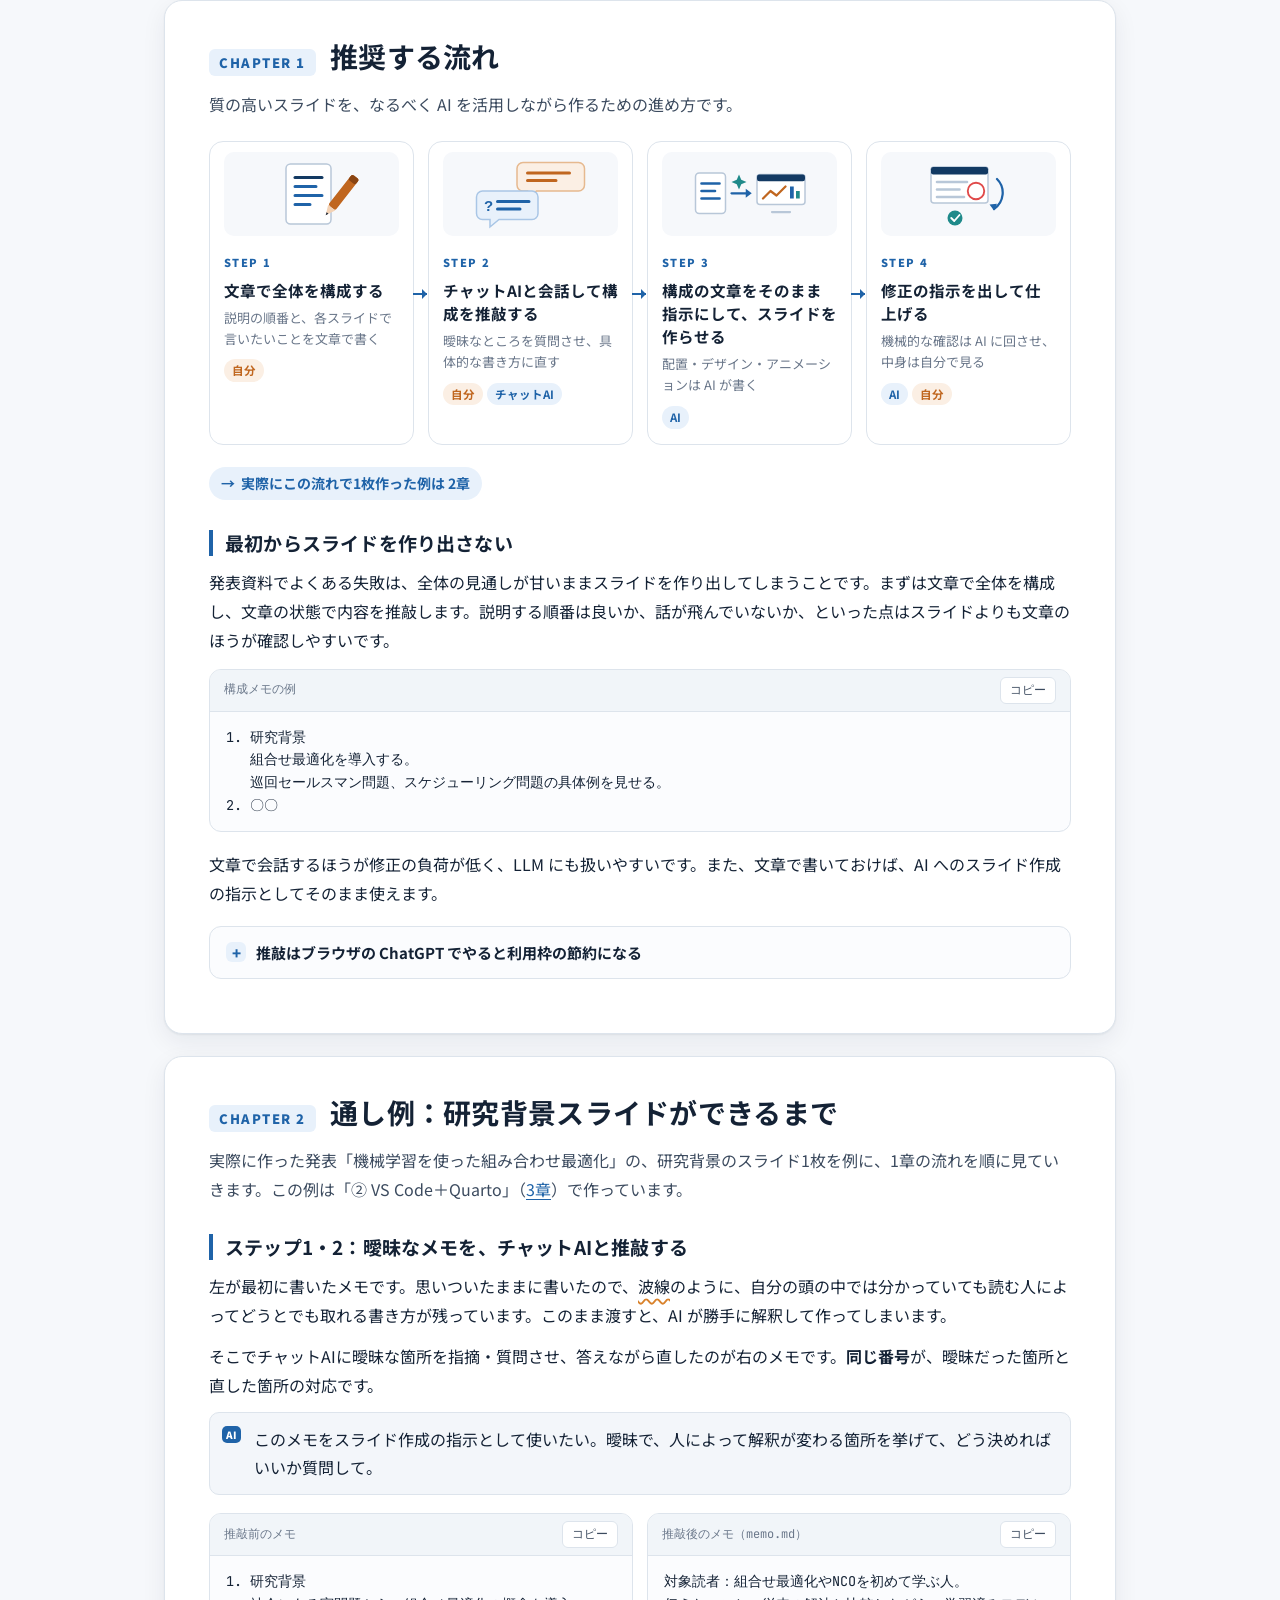
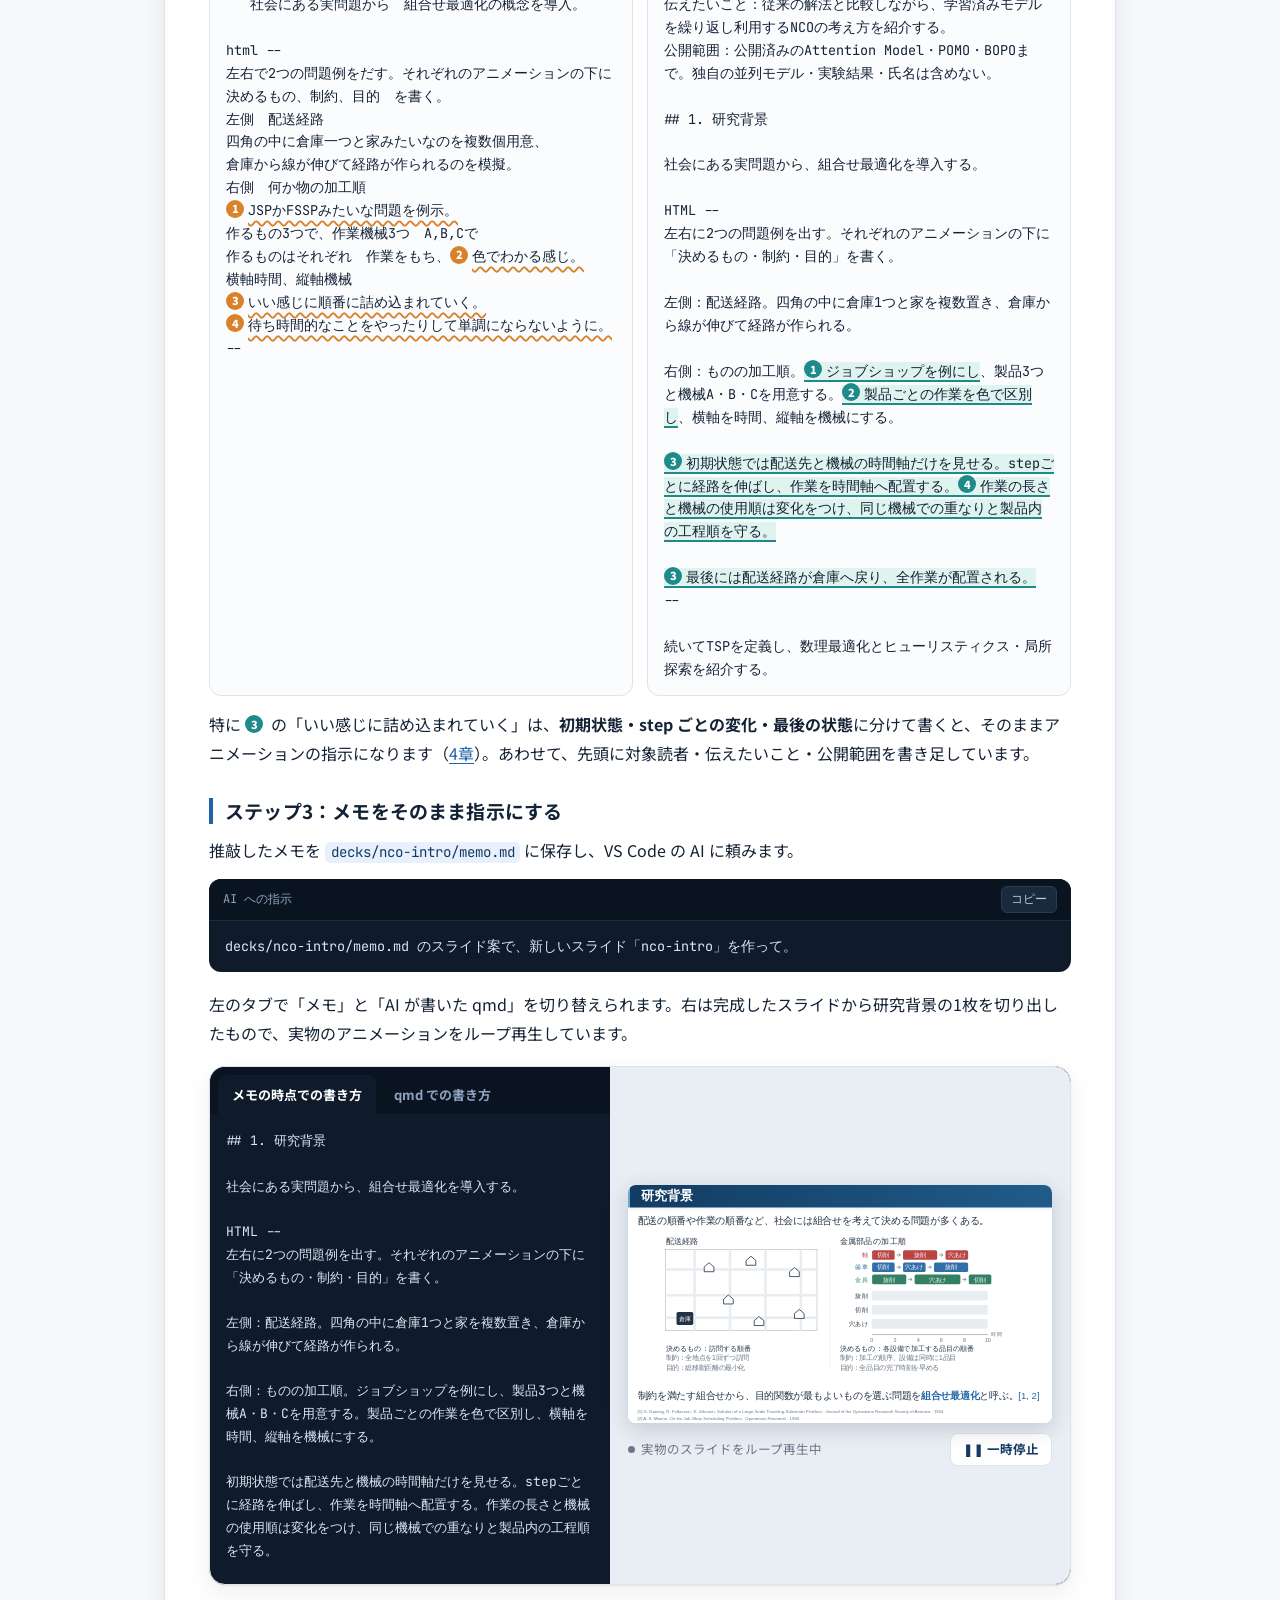
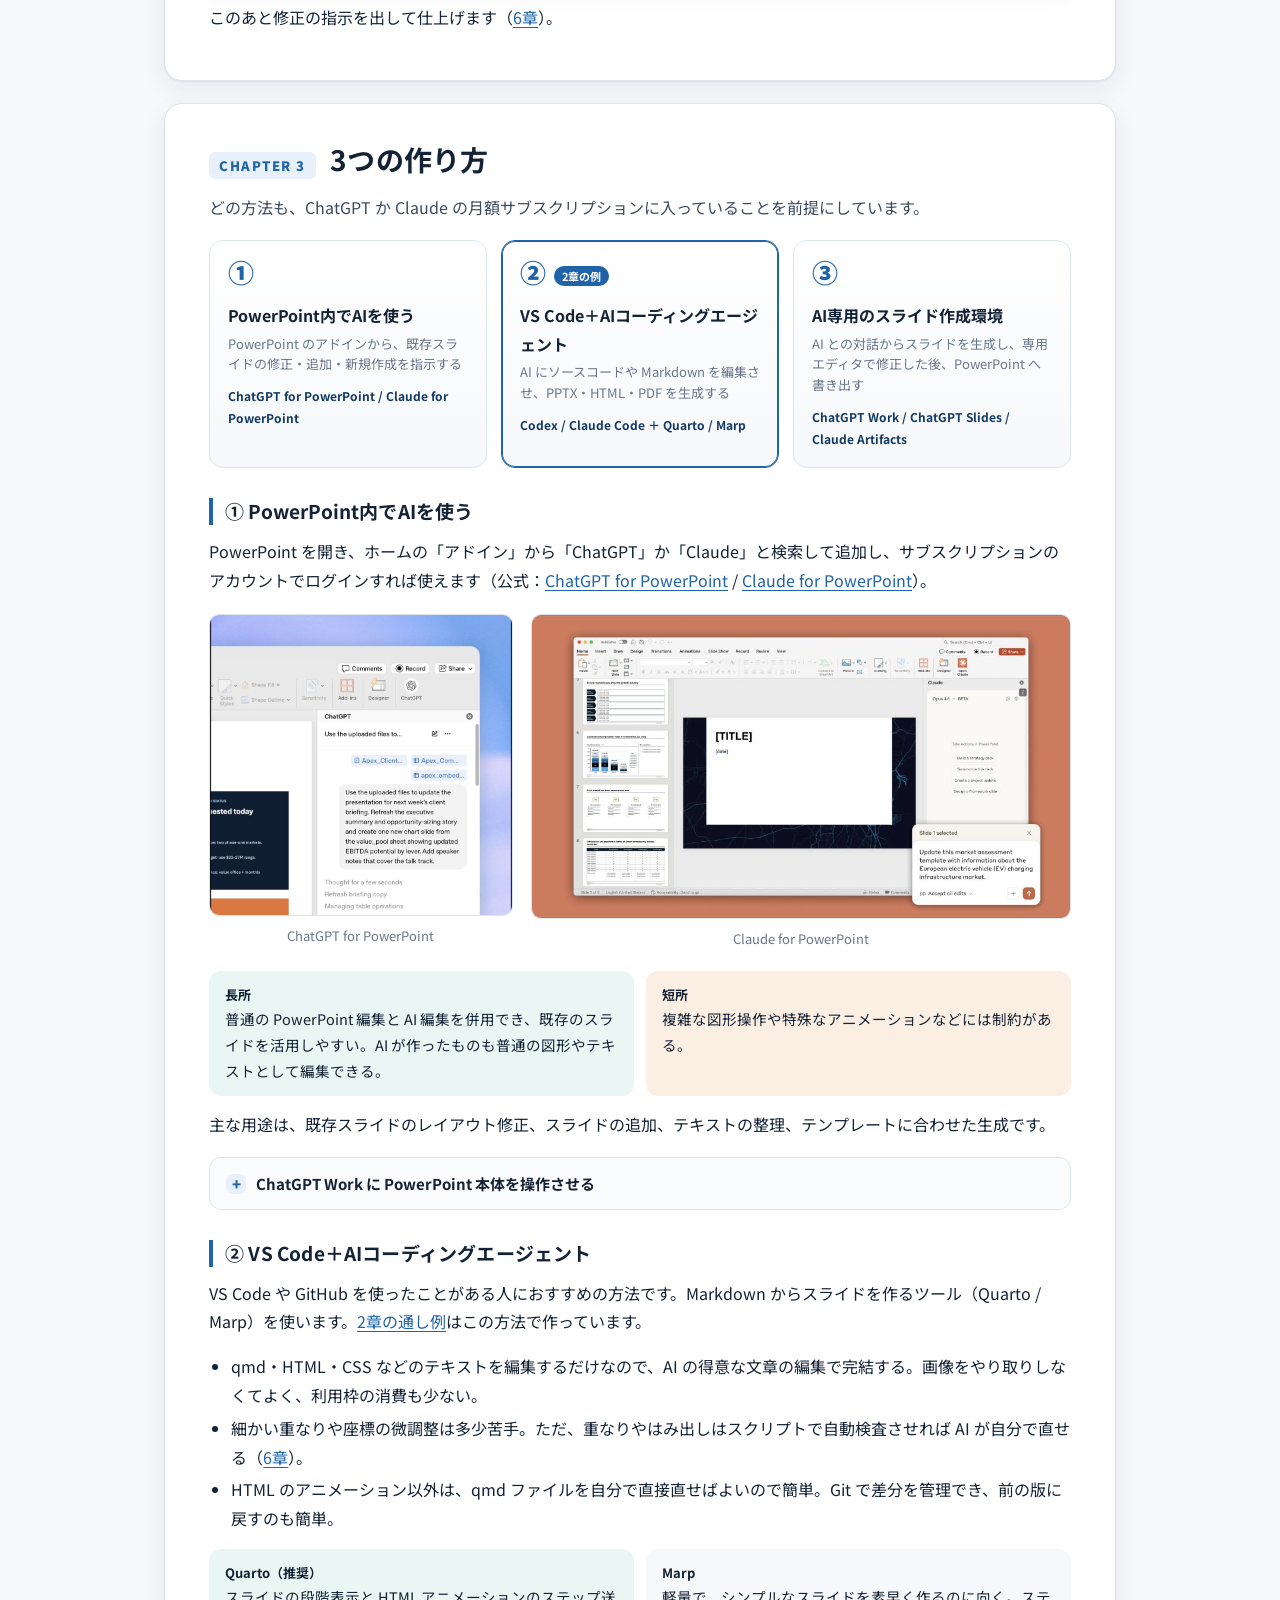
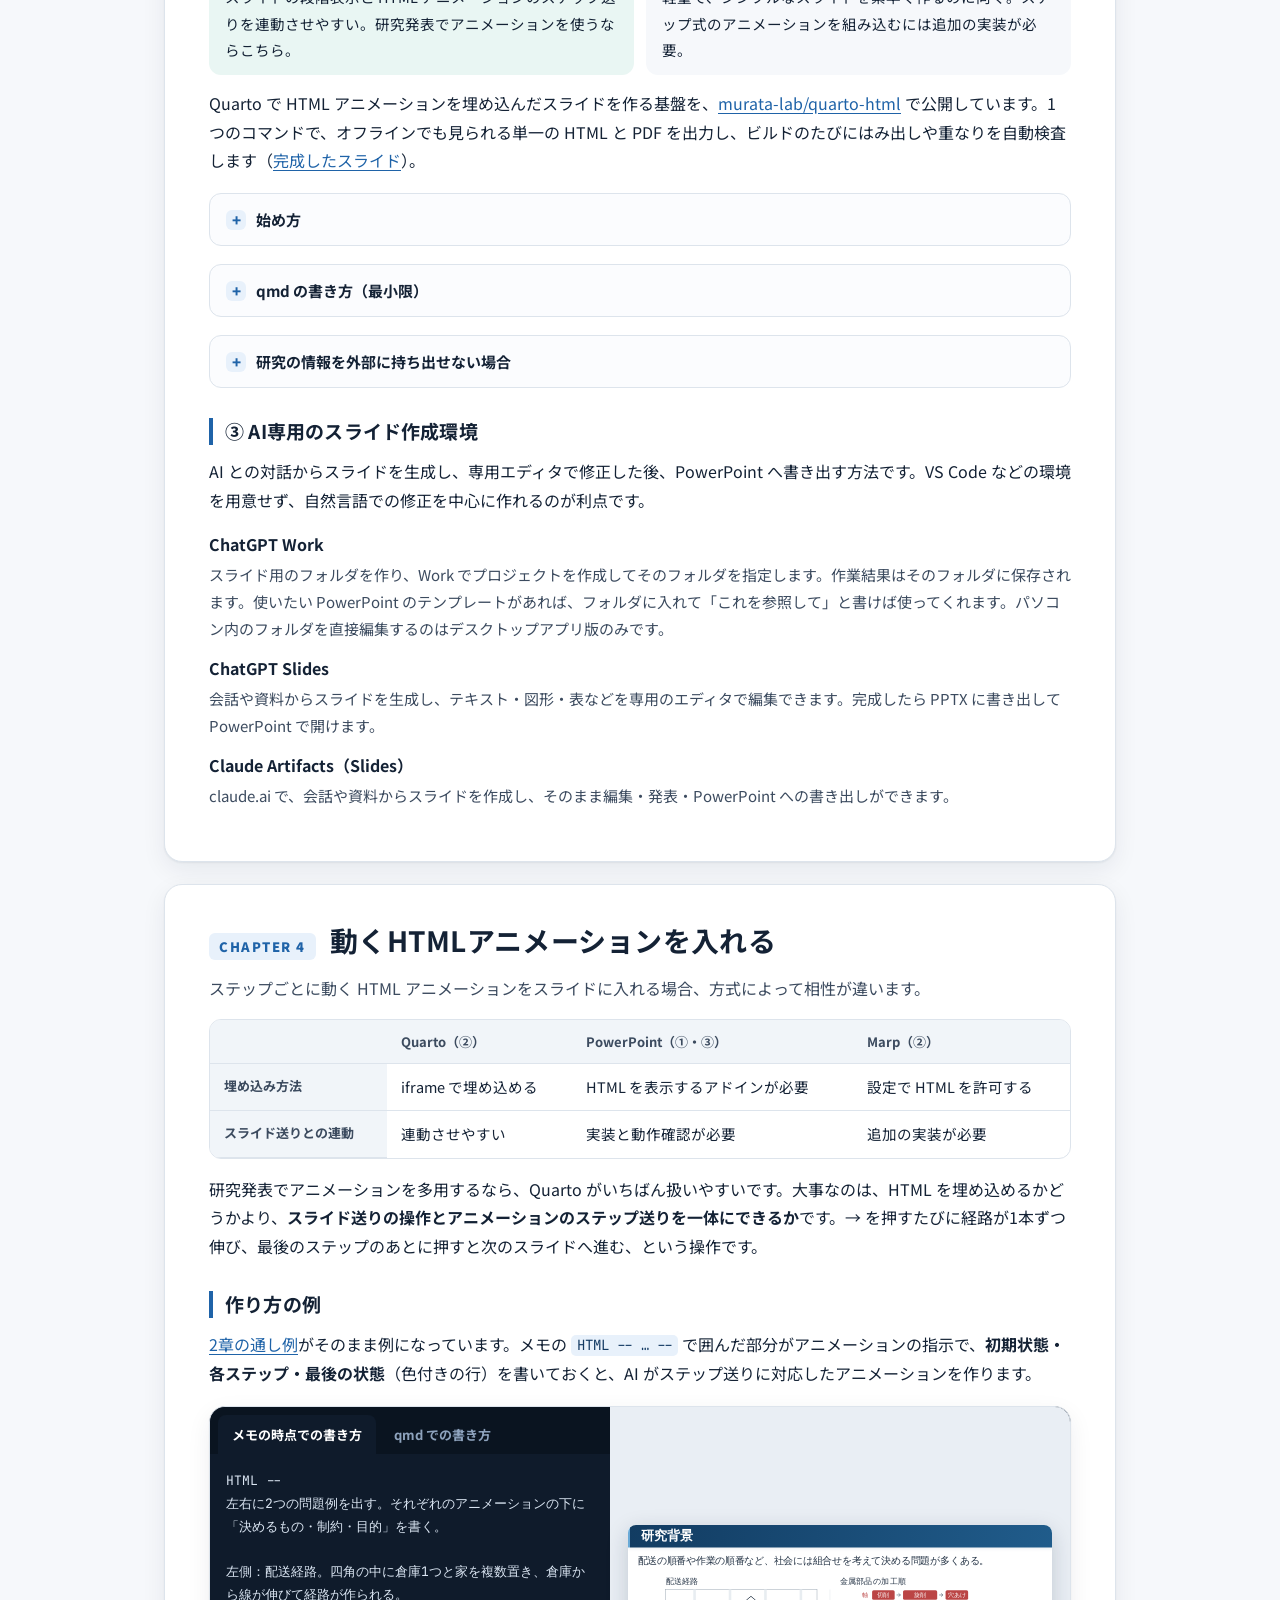
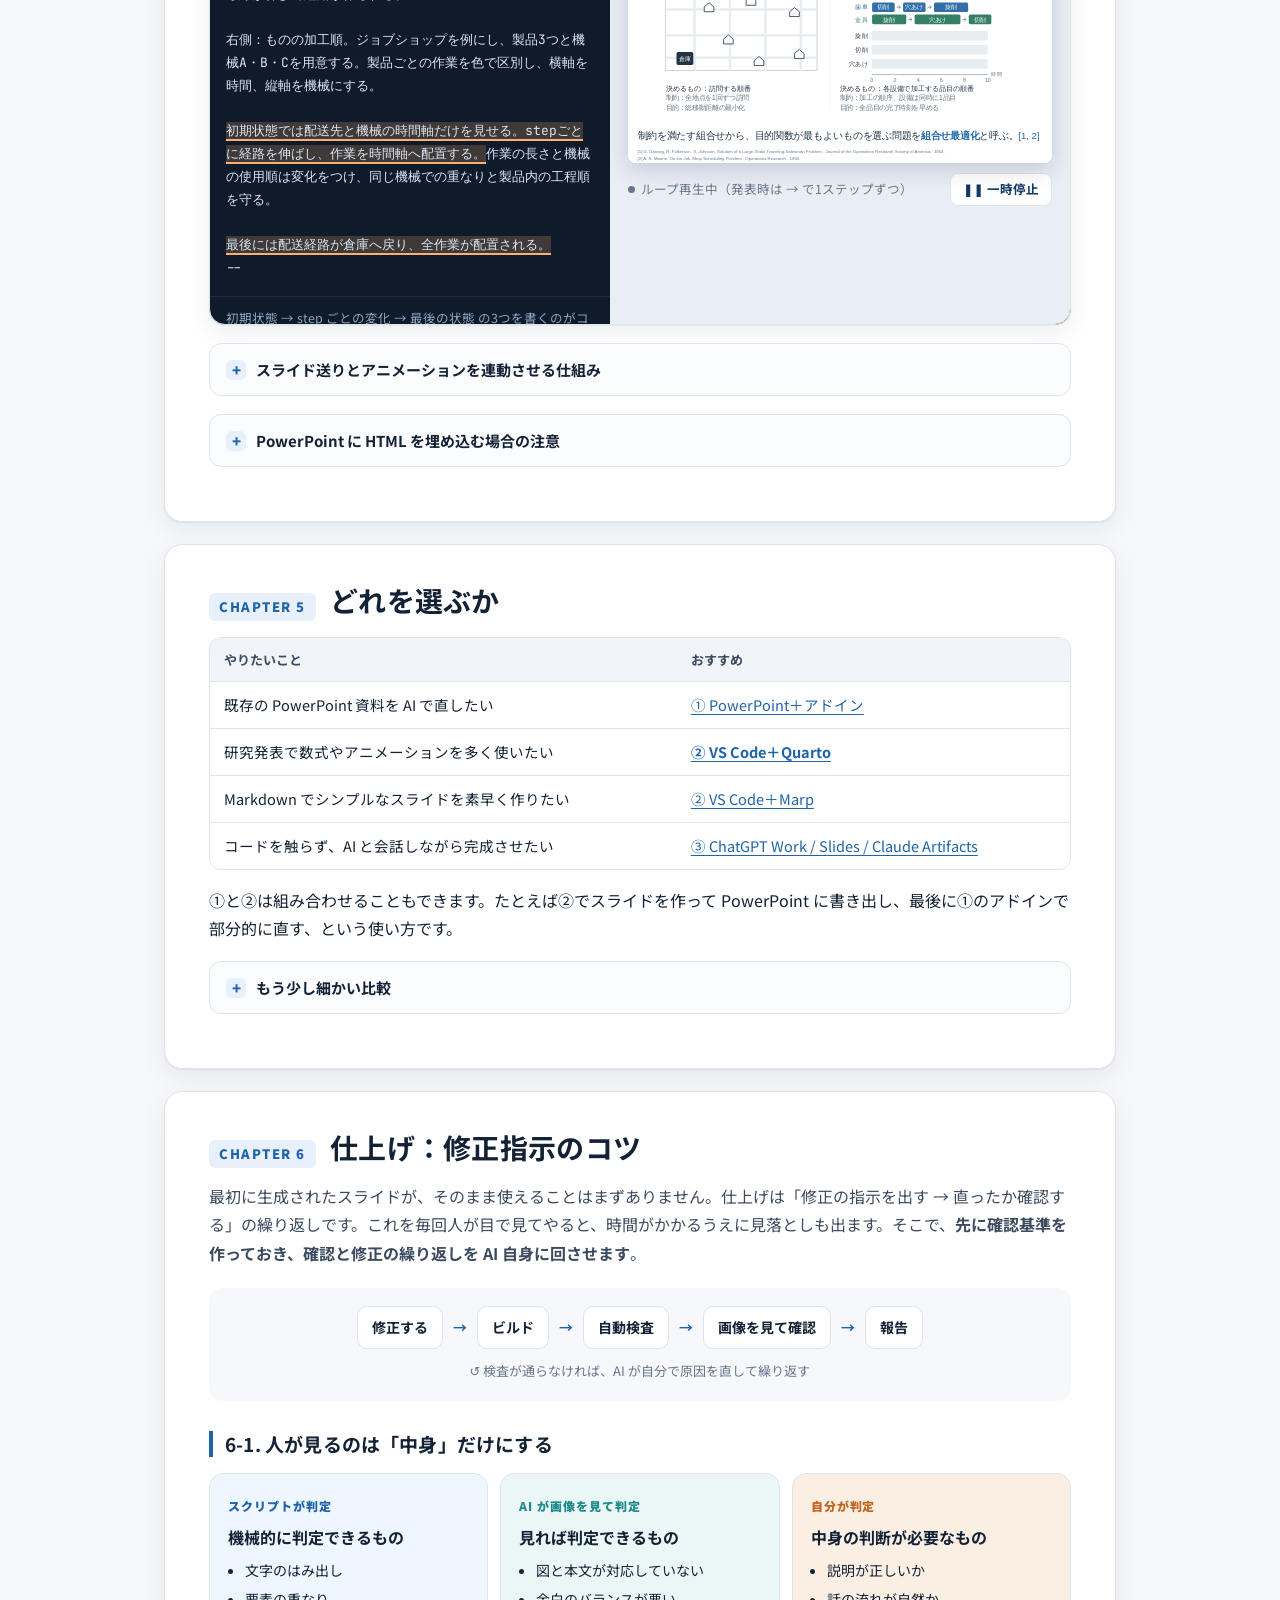
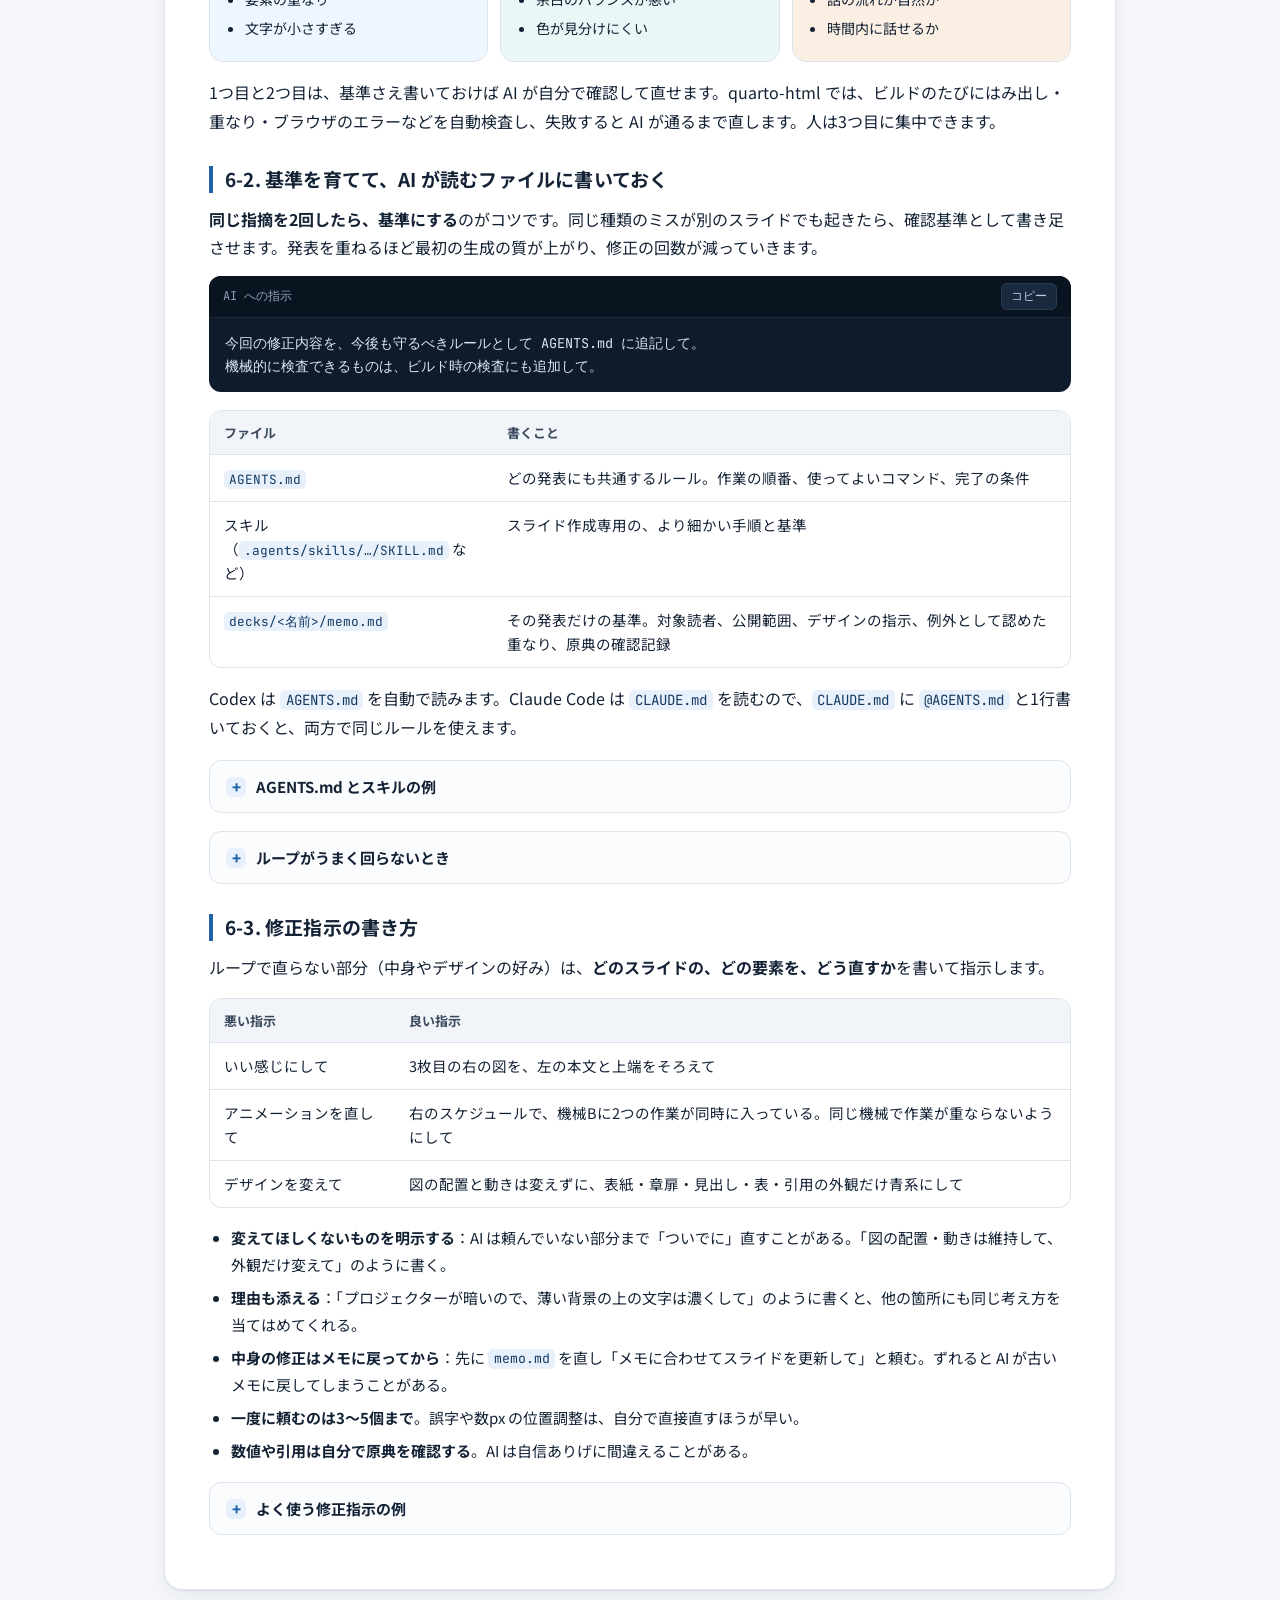
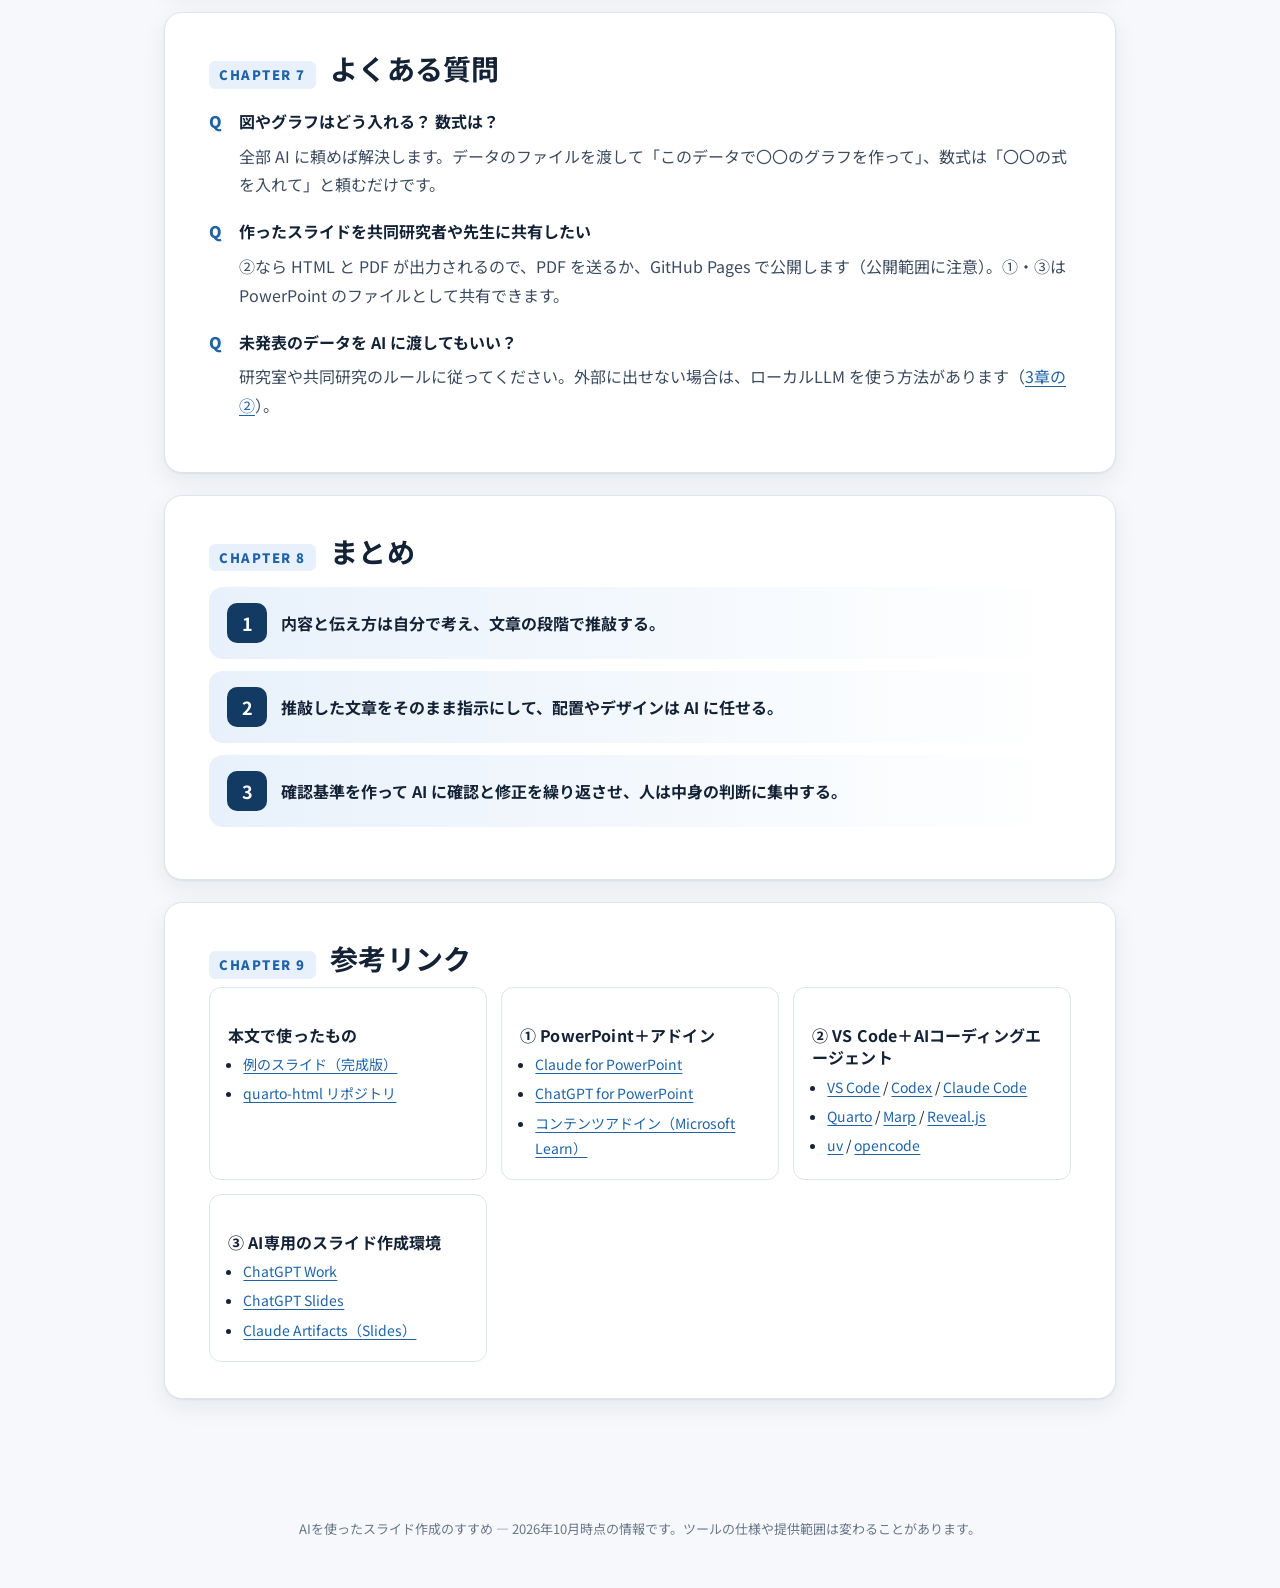
==== commit 41a1c482: "Loop slide in hero, rewrite intro Co-Authored-By: Claude Opus 5.5 <noreply@anthropic.com>" ====
--- a/index.html
+++ b/index.html
@@ -4,7 +4,7 @@
 <meta charset="utf-8">
 <meta name="viewport" content="width=device-width, initial-scale=1">
 <title>AIを使ったスライド作成のすすめ</title>
-<meta name="description" content="研究室の学生向け。内容は自分で考え、配置やデザインはAIに任せて、研究発表スライドを速く・質を落とさずに作る方法。2026年10月時点の情報。">
+<meta name="description" content="研究室の学生向け（ゼミ・卒論・修論・学会発表）。内容は自分で考え、配置やデザインはAIに任せて、研究発表スライドを速く・質を落とさずに作る方法。2026年10月時点の情報。">
 <meta property="og:title" content="AIを使ったスライド作成のすすめ">
 <meta property="og:description" content="内容は自分で考え、配置やデザインはAIに。研究発表スライドの作り方（2026年10月時点）。">
 <meta property="og:image" content="assets/img/background-after.png">
@@ -53,7 +53,7 @@
         <div class="flow-card"><span class="n">1</span><div><b>文章で全体を構成する</b><small>思いついたままのメモでよい</small></div></div>
         <div class="flow-card"><span class="n">2</span><div><b>チャットAIと推敲する</b><small>曖昧なところを具体的にする</small></div></div>
         <div class="flow-card"><span class="n">3</span><div><b>メモをそのまま指示にする</b><small>AI が qmd とアニメーションを書く</small></div></div>
-        <div class="flow-card final"><img src="assets/img/background-after.png" alt="完成した研究背景スライド。左に配送経路、右に金属部品の加工順のスケジュール図" width="1280" height="720"></div>
+        <div class="flow-card final"><div class="slide-frame"><iframe src="assets/demo/background.html" title="完成した研究背景スライドのアニメーション（ループ再生）"></iframe></div></div>
       </div>
     </div>
   </div>
@@ -65,23 +65,17 @@
 <section class="chapter" id="intro">
   <div class="chapter-head"><span class="chapter-num">CHAPTER 0</span><h2>はじめに</h2></div>
 
-  <p>発表スライドの本質は、<strong>内容とその伝え方を考えること</strong>です。配置や細かな大きさ・位置の調整は本質的な作業ではありません。そこで、内容は自分で考え、配置やデザインは AI にやってもらい、修正の指示を出しながらスライドを作っていきます。</p>
-  <p>AI のスライド生成ツールは、それっぽいものは作れますが、細部が間違っていたりと適当な印象があります。発表のように時間が限られ、伝えられる内容にも限りがある状況では、良いスライドにならないことが多いです。少なくとも全部を AI 任せにすると、自分の身にならず、時間内に伝えたいことが伝わらない発表になりやすいので、おすすめしません。</p>
+  <p>スライド作りで時間をかけるべきなのは、<strong>何を伝えるか、それをどう伝えるかを考えること</strong>です。図の配置や文字の大きさ、位置の微調整は、発表の中身を良くする作業ではありません。そこでこのページでは、内容と伝え方は自分で考え、配置やデザインは AI に任せ、修正の指示を出しながら仕上げていく作り方を紹介します。</p>
+  <p>AI のスライド生成ツールを使えば、それらしいスライドはすぐにできます。ただ、細部に誤りがあったり全体が大ざっぱだったりして、そのままでは使えないことがほとんどです。発表は時間が限られ、伝えられる量にも限りがあるので、何をどう伝えるかを決めないまま作ると良いスライドにはなりません。全部を AI 任せにすると自分の理解も深まらず、時間内に伝えたいことが伝わらない発表になりがちなので、おすすめしません。</p>
 
   <div class="two-col">
     <div>
       <h3>対象読者</h3>
-      <p>研究室の学生。ゼミ発表・中間発表・学会発表などのスライドを、AI を使って速く、質を落とさずに作りたい人向けです。</p>
+      <p>研究室の学生。ゼミ・卒論発表・修論発表・学会発表などのスライドを、AI を使って速く、質を落とさずに作りたい人向けです。</p>
     </div>
     <div>
       <h3>このページで分かること</h3>
-      <ul>
-        <li>AI に作らせる前に、自分で決めておくこと</li>
-        <li>曖昧なメモを、チャットAIと推敲して指示にする方法</li>
-        <li>AI でスライドを作る3つの方法と選び方</li>
-        <li>ステップごとに動くアニメーションの入れ方</li>
-        <li>修正指示の出し方と、AI に確認を回させる方法</li>
-      </ul>
+      <p>AI を使ったスライド作りの、自分に合ったやり方が分かります。どこまでを自分で考え、どこからを AI に任せればよいか、自分の発表や慣れているツールにはどの作り方が向いているかを判断できるようになります。</p>
     </div>
   </div>
 
@@ -90,11 +84,11 @@
     <div class="body">
       <ul>
         <li>1枚に情報を詰め込みすぎて、持ち時間内に話しきれない。</li>
-        <li>それっぽい図だけど、意味が分かりにくい or 内容とズレている。</li>
+        <li>見た目はそれらしい図でも、意味が分かりにくかったり、内容とずれていたりする。</li>
         <li>教科書的な一般論の流れになり、自分の研究で何を主張したいのかが見えない。</li>
-        <li>自分で考えていないので、質疑で突っ込まれたときに答えられない。</li>
+        <li>自分で考えていないので、質疑で深く聞かれたときに答えられない。</li>
       </ul>
-      <p>どれも、内容を自分で決めてから AI に渡せばある程度防げますし、修正していけば自分が1から書くより、速く良いスライドが作れます。</p>
+      <p>どれも、内容を自分で決めてから AI に渡せばかなり防げます。そのうえで修正を重ねれば、1から自分で作るより速く、良いスライドが作れます。</p>
     </div>
   </details>
 
--- a/assets/style.css
+++ b/assets/style.css
@@ -66,7 +66,7 @@
 .flow-card b { display: block; font-size: 15px; }
 .flow-card small { color: #b9cde2; font-size: 12.5px; line-height: 1.6; display: block; }
 .flow-card.final { background: #fff; color: var(--ink); padding: 6px; grid-template-columns: 1fr; box-shadow: 0 16px 40px rgba(0, 0, 0, .3); }
-.flow-card.final img { border-radius: 6px; border: 1px solid var(--line); }
+.flow-card.final .slide-frame { border-radius: 6px; box-shadow: none; border: 1px solid var(--line); }
 
 /* ---------- layout ---------- */
 main.container { max-width: 1000px; margin: 0 auto; padding: 28px 24px 64px; }
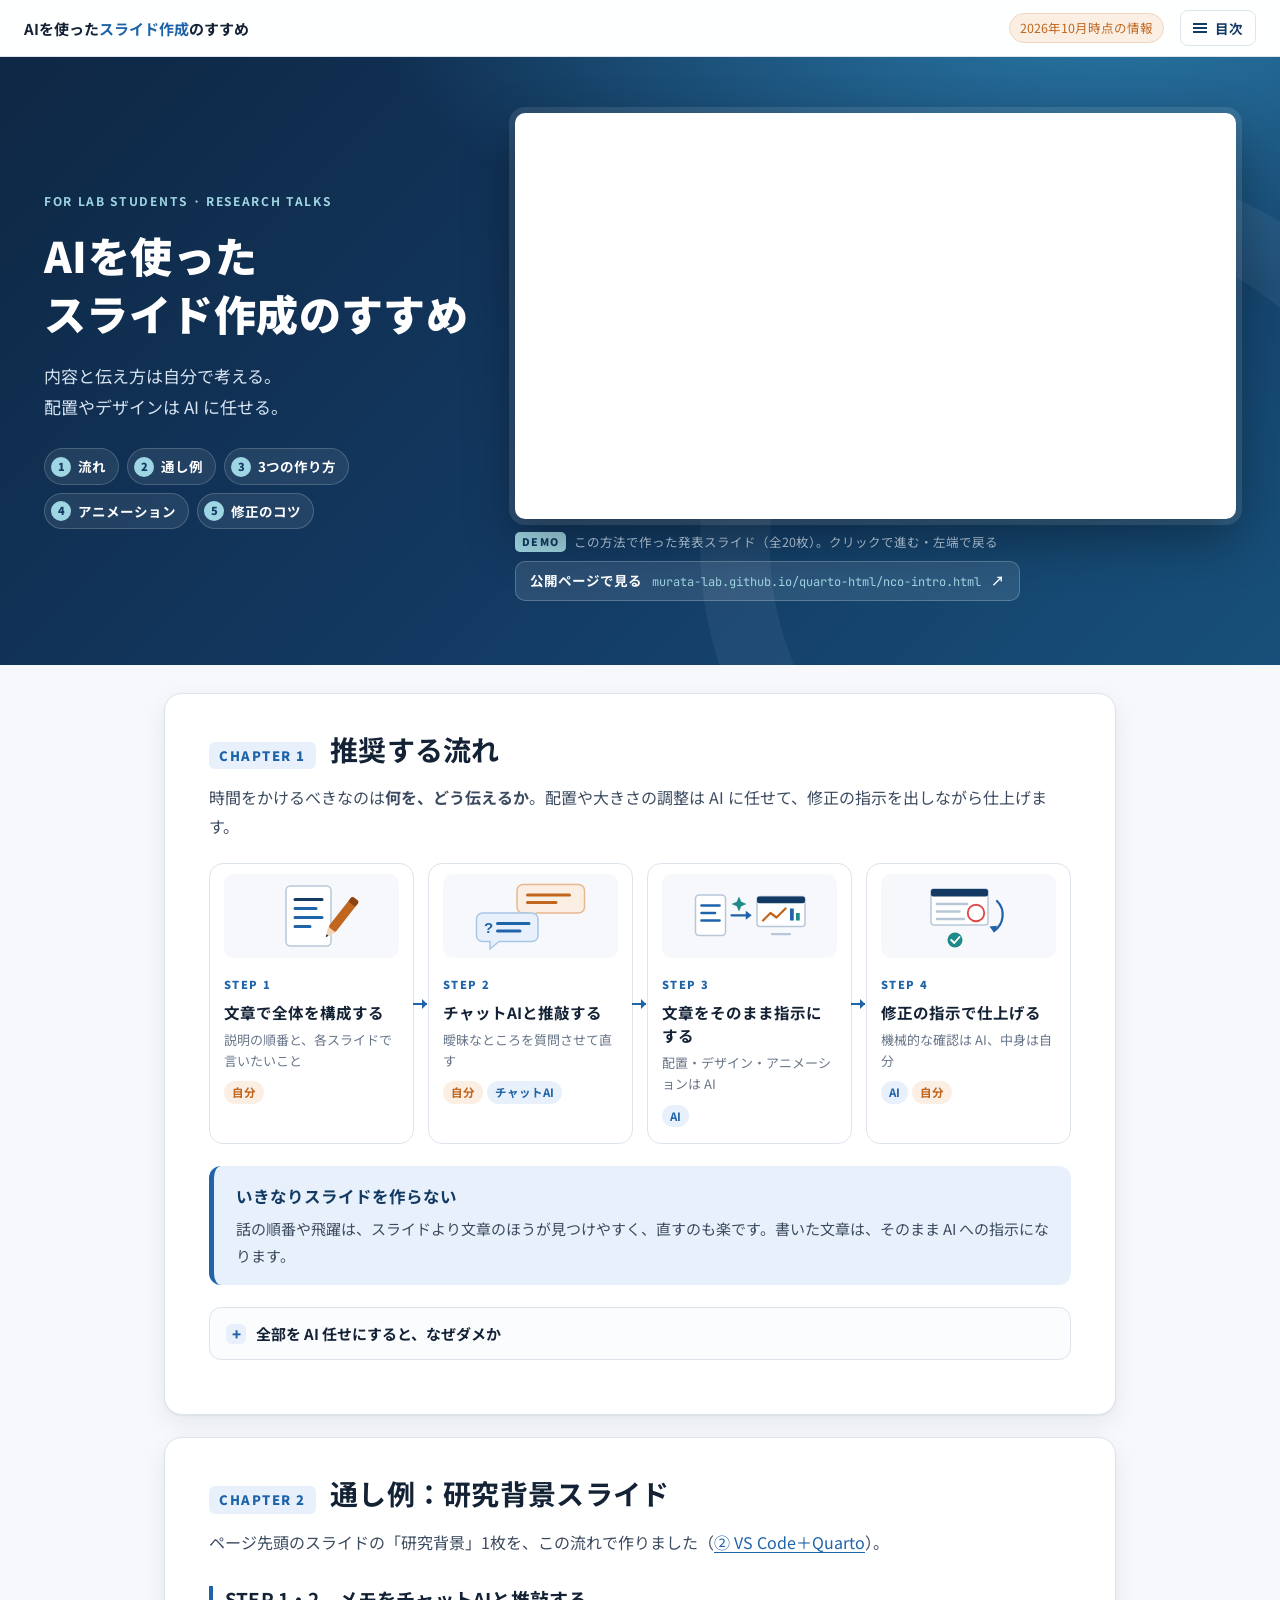
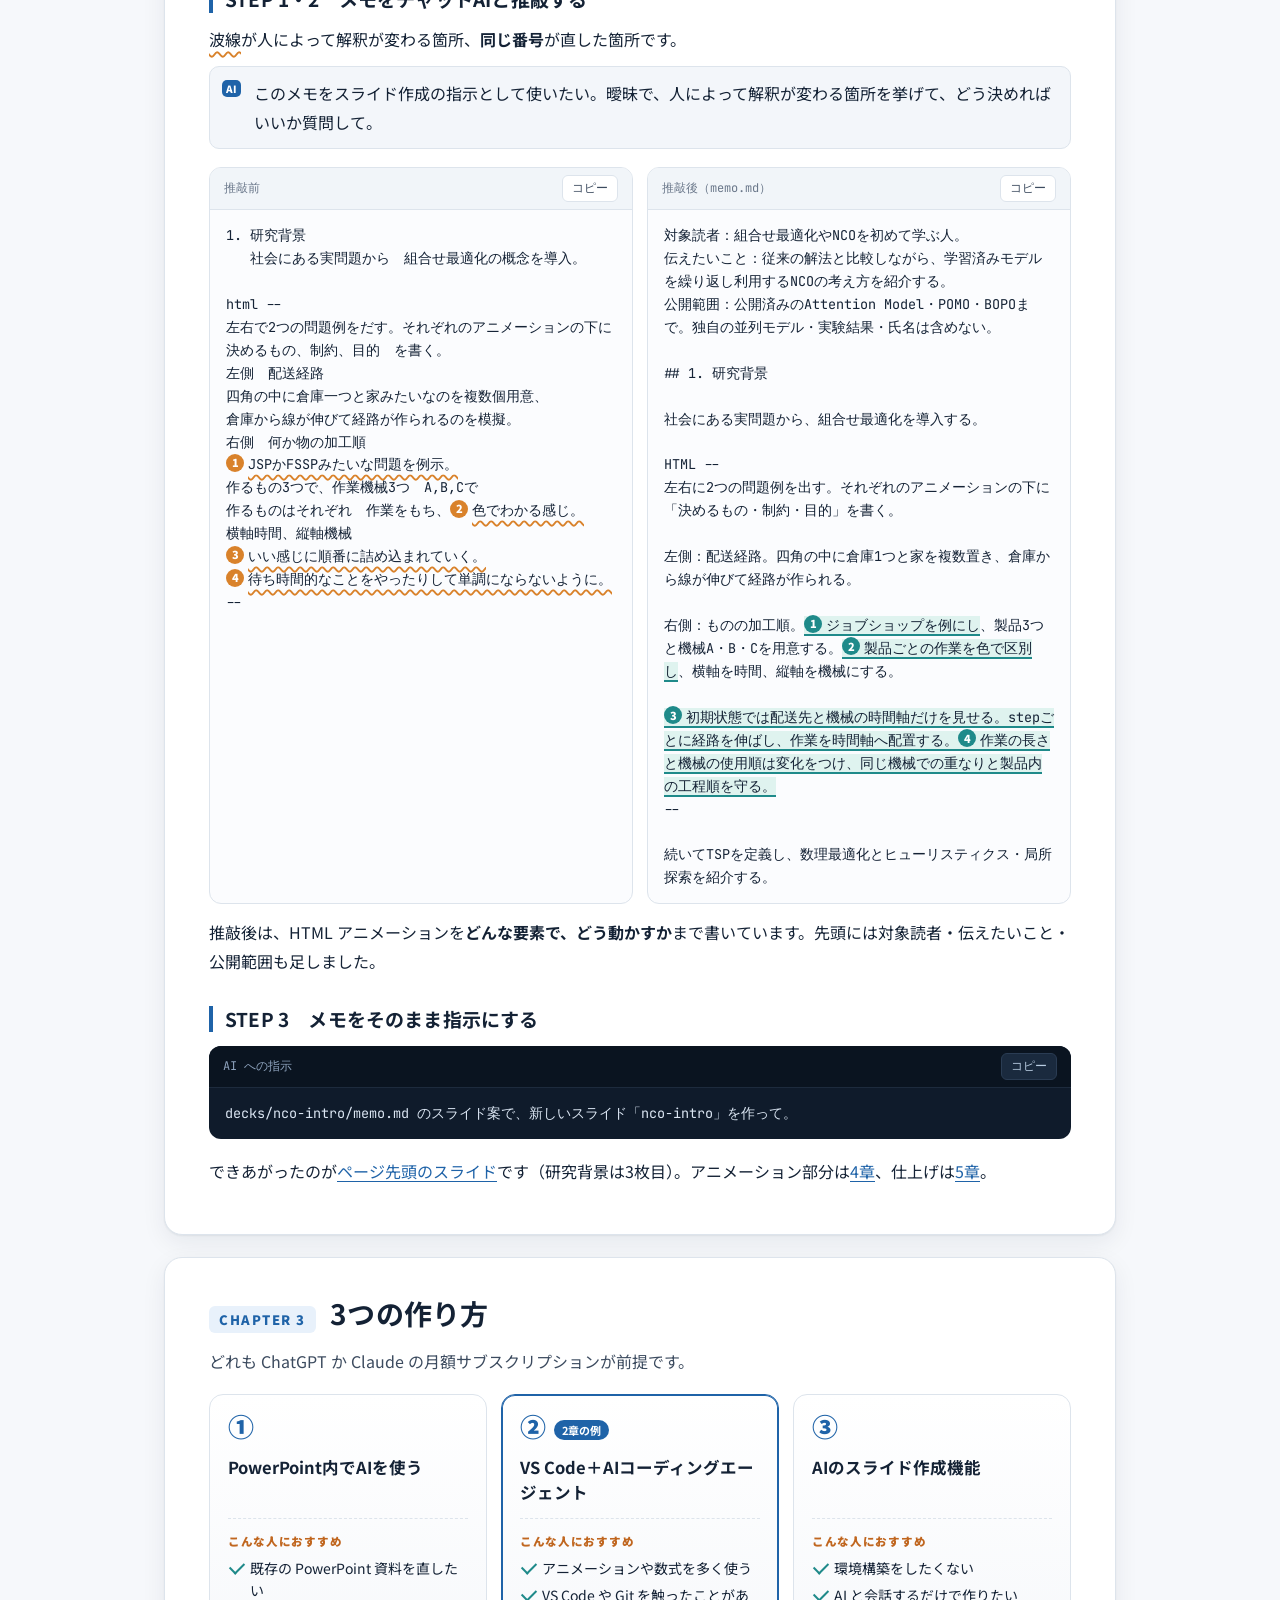
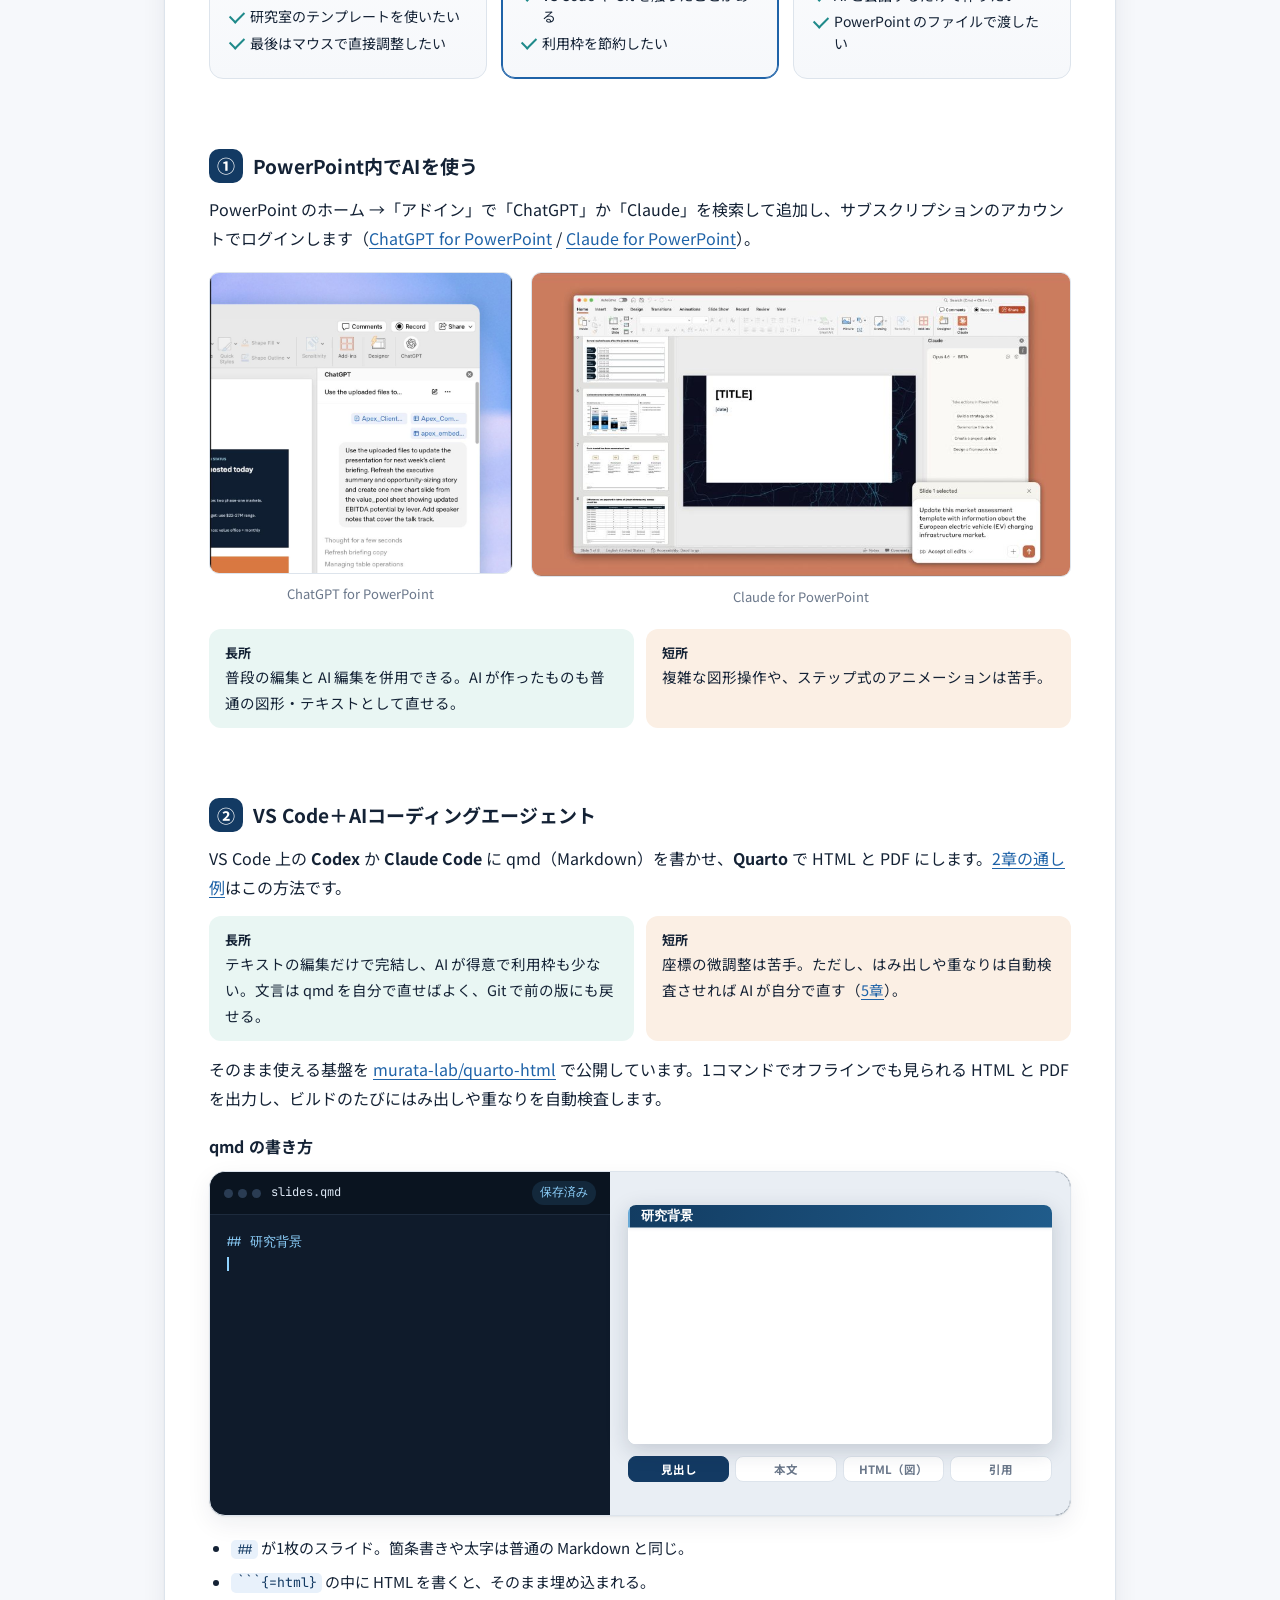
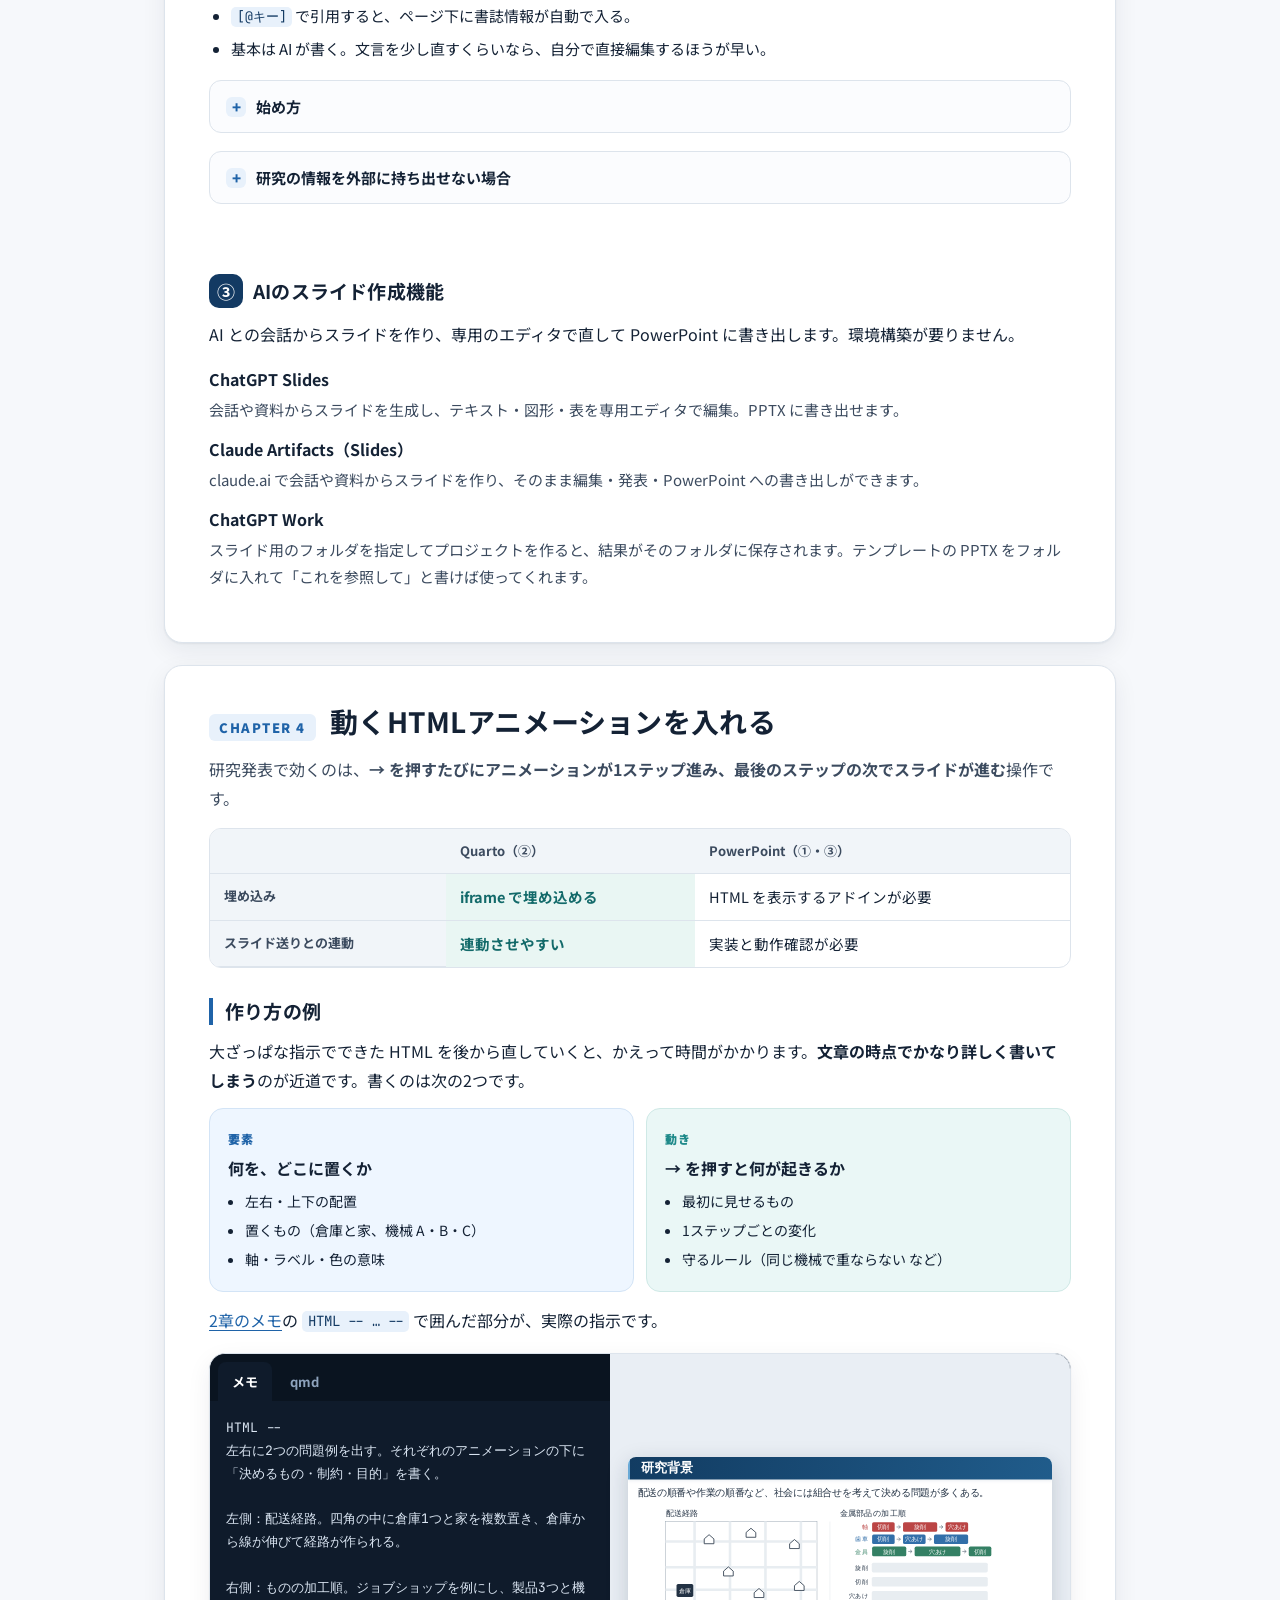
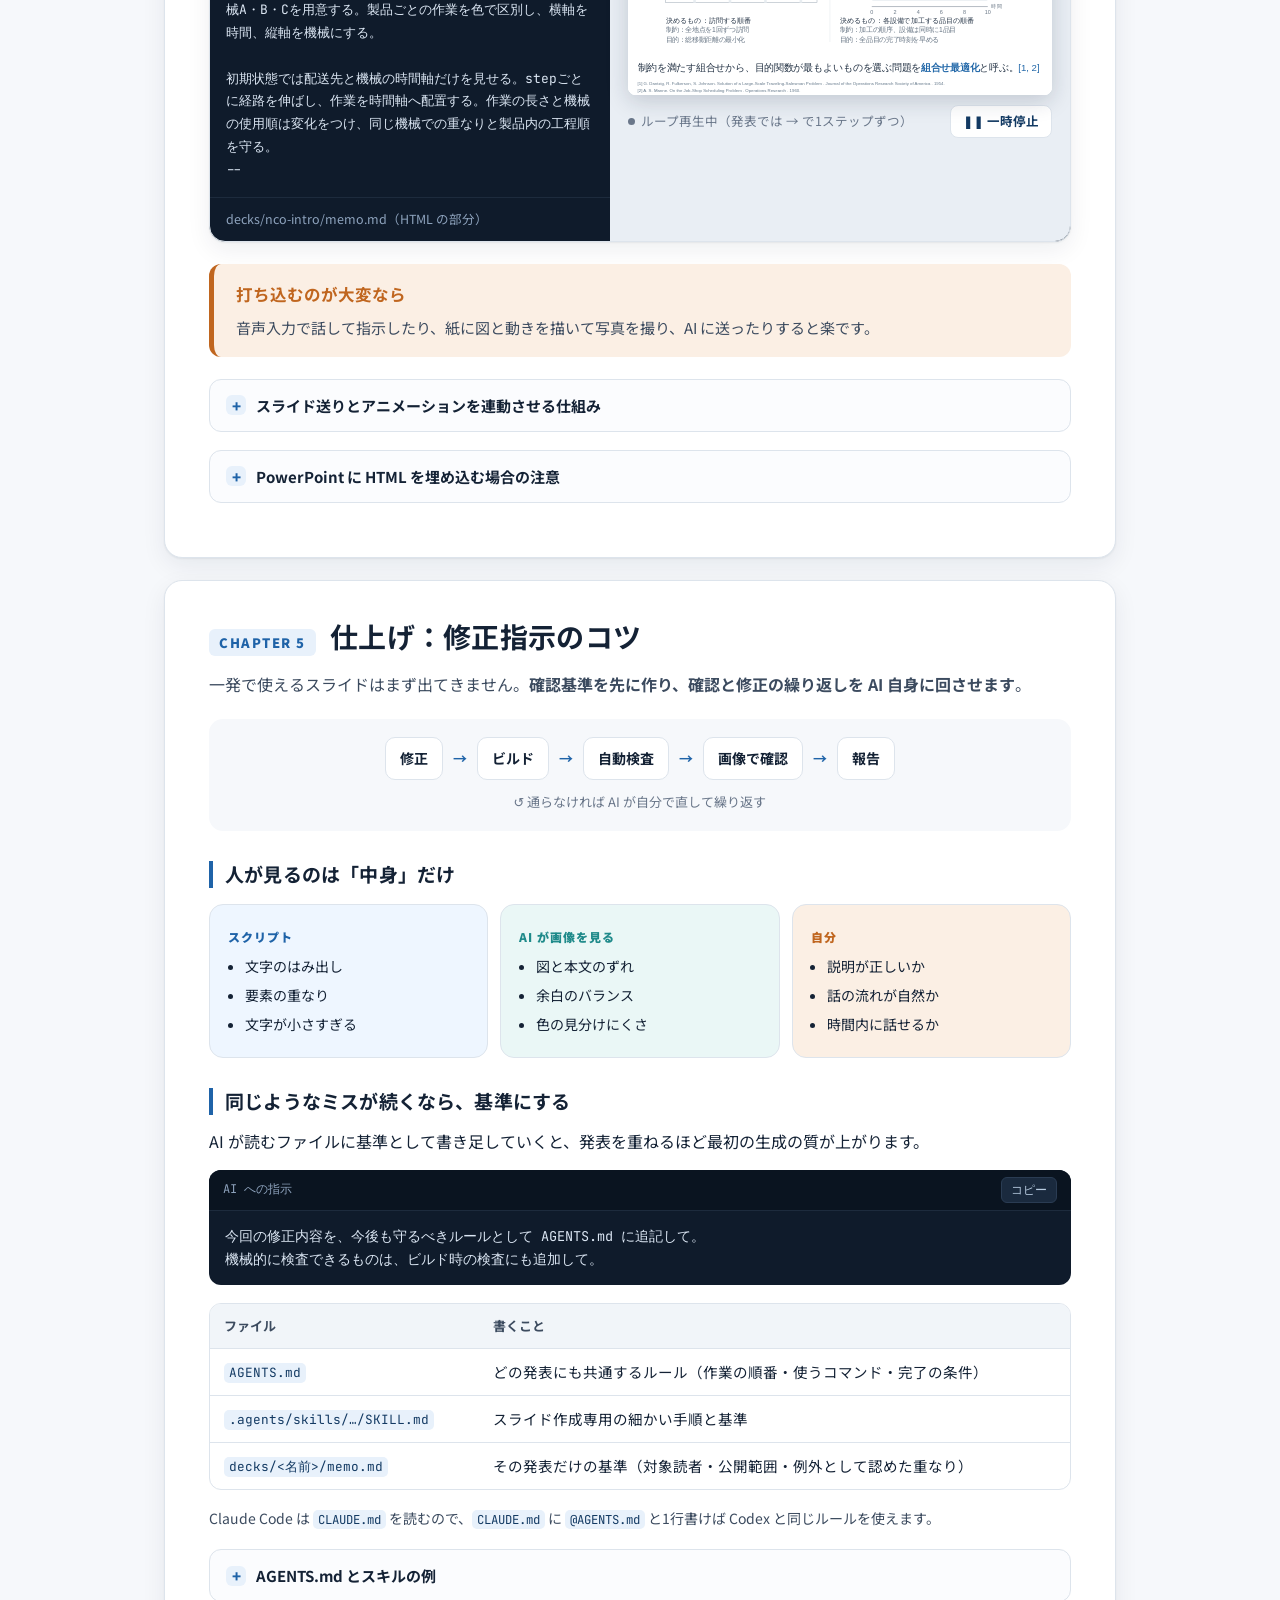
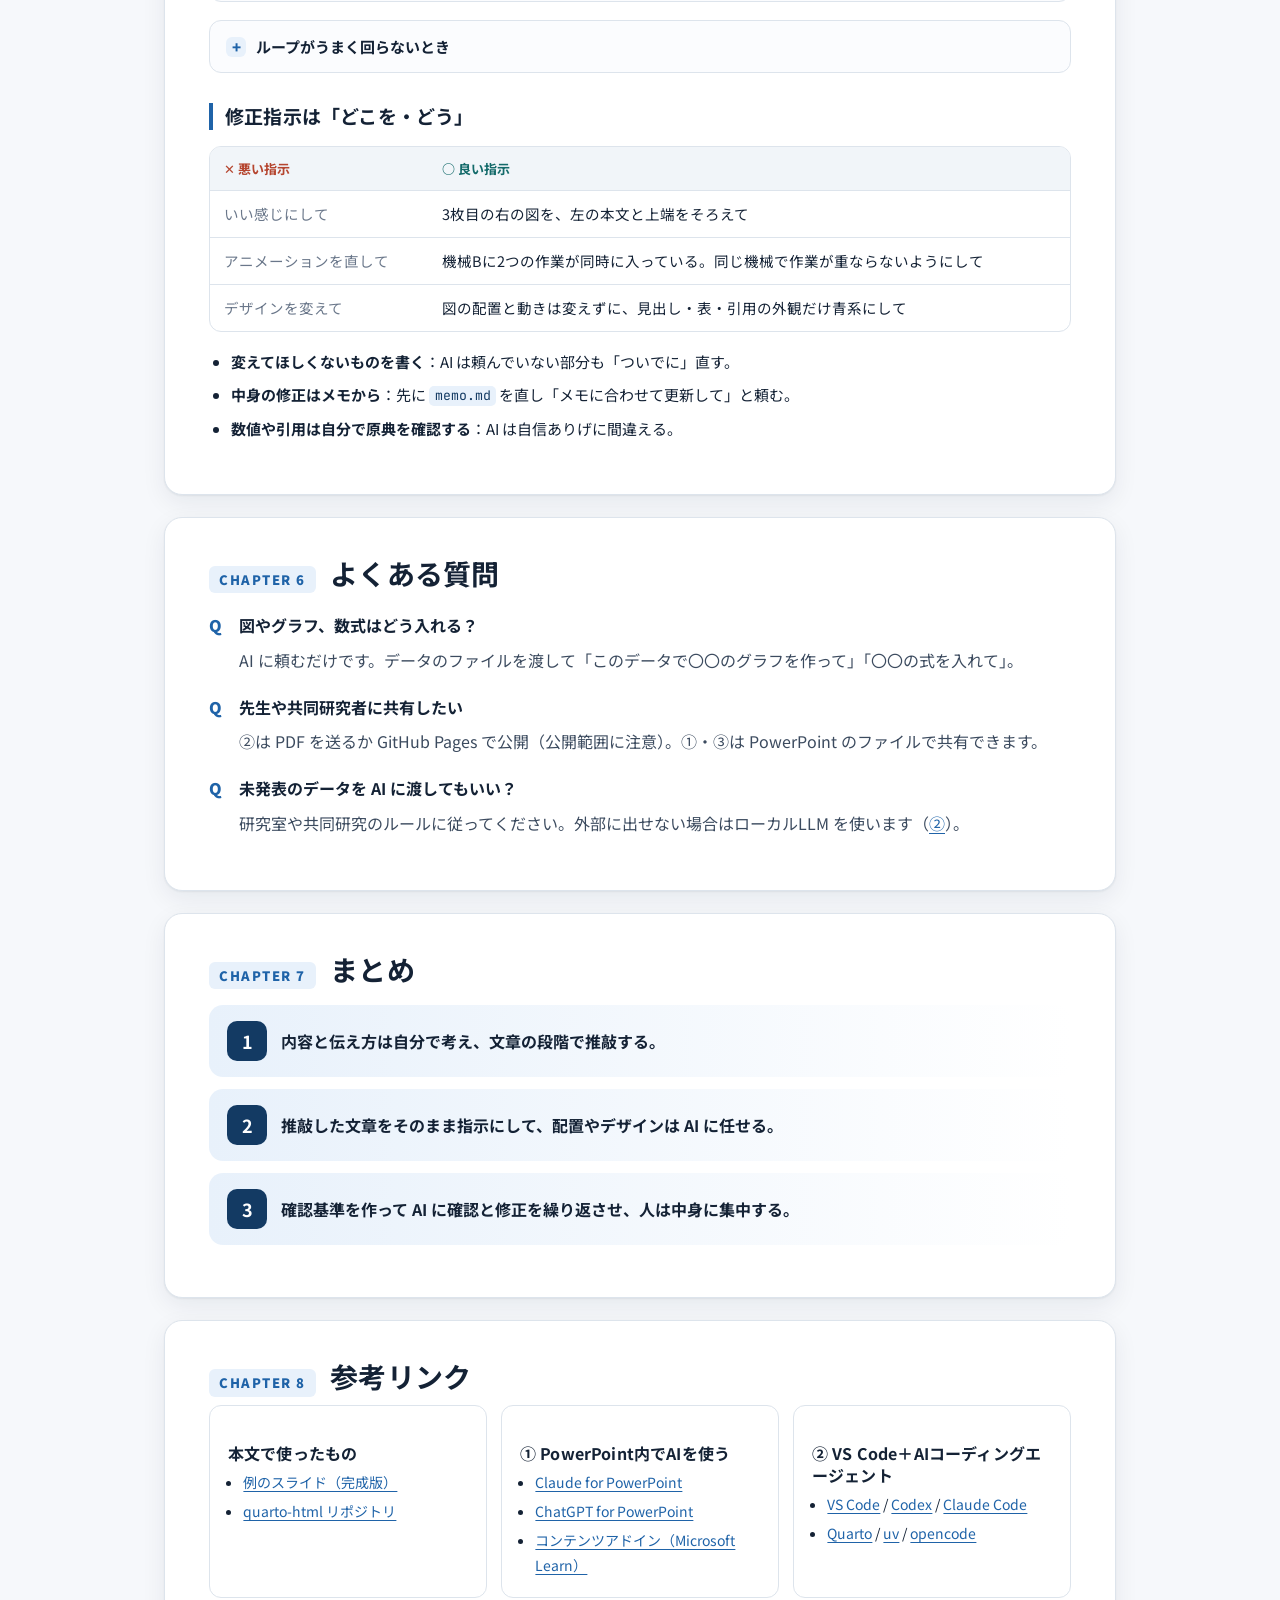
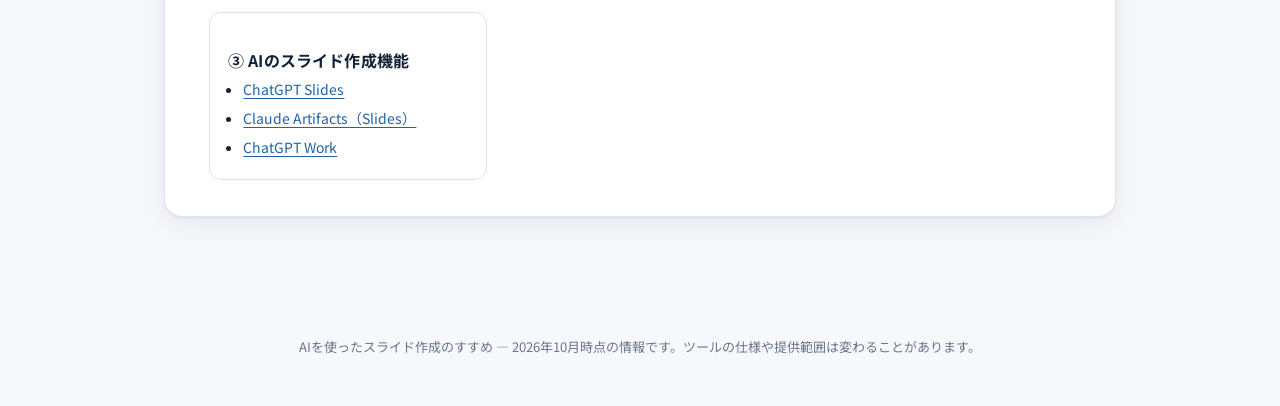
==== commit 52580ae6: "Restructure page: embed full deck, qmd typing demo, shorter chapters Co-Authored-By: Claude Opus 5.5" ====
--- a/index.html
+++ b/index.html
@@ -23,16 +23,14 @@
   <button class="menu-btn" type="button" aria-expanded="false" aria-controls="menu"><span class="bars" aria-hidden="true"></span>目次</button>
   <nav class="menu" id="menu" aria-label="目次" hidden>
     <ol>
-      <li><a href="#intro"><span>0</span>はじめに</a></li>
       <li><a href="#flow"><span>1</span>推奨する流れ</a></li>
       <li><a href="#example"><span>2</span>通し例：研究背景スライド</a></li>
       <li><a href="#methods"><span>3</span>3つの作り方</a></li>
       <li><a href="#animation"><span>4</span>動くHTMLアニメーション</a></li>
-      <li><a href="#choose"><span>5</span>どれを選ぶか</a></li>
-      <li><a href="#revise"><span>6</span>仕上げ：修正指示のコツ</a></li>
-      <li><a href="#faq"><span>7</span>よくある質問</a></li>
-      <li><a href="#summary"><span>8</span>まとめ</a></li>
-      <li><a href="#links"><span>9</span>参考リンク</a></li>
+      <li><a href="#revise"><span>5</span>仕上げ：修正指示のコツ</a></li>
+      <li><a href="#faq"><span>6</span>よくある質問</a></li>
+      <li><a href="#summary"><span>7</span>まとめ</a></li>
+      <li><a href="#links"><span>8</span>参考リンク</a></li>
     </ol>
   </nav>
   <div class="progress" aria-hidden="true"></div>
@@ -40,76 +38,34 @@
 
 <div class="hero" id="top">
   <div class="hero-inner">
-    <div>
+    <div class="hero-text">
       <span class="eyebrow">FOR LAB STUDENTS · RESEARCH TALKS</span>
       <h1>AIを使った<br>スライド作成のすすめ</h1>
       <p class="lead">内容と伝え方は自分で考える。<br>配置やデザインは AI に任せる。</p>
-      <div class="hero-actions">
-        <a class="btn ghost" href="https://murata-lab.github.io/quarto-html/nco-intro.html" target="_blank" rel="noopener">完成スライド例を開く ↗</a>
-      </div>
-    </div>
-    <div class="hero-visual" aria-label="メモからスライドができるまで">
-      <div class="flow-stack">
-        <div class="flow-card"><span class="n">1</span><div><b>文章で全体を構成する</b><small>思いついたままのメモでよい</small></div></div>
-        <div class="flow-card"><span class="n">2</span><div><b>チャットAIと推敲する</b><small>曖昧なところを具体的にする</small></div></div>
-        <div class="flow-card"><span class="n">3</span><div><b>メモをそのまま指示にする</b><small>AI が qmd とアニメーションを書く</small></div></div>
-        <div class="flow-card final"><div class="slide-frame"><iframe src="assets/demo/background.html" title="完成した研究背景スライドのアニメーション（ループ再生）"></iframe></div></div>
-      </div>
-    </div>
+      <ol class="hero-toc" aria-label="目次">
+        <li><a href="#flow"><span>1</span>流れ</a></li>
+        <li><a href="#example"><span>2</span>通し例</a></li>
+        <li><a href="#methods"><span>3</span>3つの作り方</a></li>
+        <li><a href="#animation"><span>4</span>アニメーション</a></li>
+        <li><a href="#revise"><span>5</span>修正のコツ</a></li>
+      </ol>
+    </div>
+    <figure class="hero-demo">
+      <div class="slide-frame"><iframe src="https://murata-lab.github.io/quarto-html/nco-intro.html" title="このページの方法で作った発表スライド（全20枚）" allow="fullscreen" allowfullscreen></iframe></div>
+      <figcaption>
+        <span class="cap"><span class="tag">DEMO</span>この方法で作った発表スライド（全20枚）。クリックで進む・左端で戻る</span>
+        <a class="public-link" href="https://murata-lab.github.io/quarto-html/nco-intro.html" target="_blank" rel="noopener">公開ページで見る<span>murata-lab.github.io/quarto-html/nco-intro.html</span> ↗</a>
+      </figcaption>
+    </figure>
   </div>
 </div>
 
 <main class="container">
-
-<!-- ====================== 0 ====================== -->
-<section class="chapter" id="intro">
-  <div class="chapter-head"><span class="chapter-num">CHAPTER 0</span><h2>はじめに</h2></div>
-
-  <p>スライド作りで時間をかけるべきなのは、<strong>何を伝えるか、それをどう伝えるかを考えること</strong>です。図の配置や文字の大きさ、位置の微調整は、発表の中身を良くする作業ではありません。そこでこのページでは、内容と伝え方は自分で考え、配置やデザインは AI に任せ、修正の指示を出しながら仕上げていく作り方を紹介します。</p>
-  <p>AI のスライド生成ツールを使えば、それらしいスライドはすぐにできます。ただ、細部に誤りがあったり全体が大ざっぱだったりして、そのままでは使えないことがほとんどです。発表は時間が限られ、伝えられる量にも限りがあるので、何をどう伝えるかを決めないまま作ると良いスライドにはなりません。全部を AI 任せにすると自分の理解も深まらず、時間内に伝えたいことが伝わらない発表になりがちなので、おすすめしません。</p>
-
-  <div class="two-col">
-    <div>
-      <h3>対象読者</h3>
-      <p>研究室の学生。ゼミ・卒論発表・修論発表・学会発表などのスライドを、AI を使って速く、質を落とさずに作りたい人向けです。</p>
-    </div>
-    <div>
-      <h3>このページで分かること</h3>
-      <p>AI を使ったスライド作りの、自分に合ったやり方が分かります。どこまでを自分で考え、どこからを AI に任せればよいか、自分の発表や慣れているツールにはどの作り方が向いているかを判断できるようになります。</p>
-    </div>
-  </div>
-
-  <details>
-    <summary>全部を AI 任せにしたときによくある失敗</summary>
-    <div class="body">
-      <ul>
-        <li>1枚に情報を詰め込みすぎて、持ち時間内に話しきれない。</li>
-        <li>見た目はそれらしい図でも、意味が分かりにくかったり、内容とずれていたりする。</li>
-        <li>教科書的な一般論の流れになり、自分の研究で何を主張したいのかが見えない。</li>
-        <li>自分で考えていないので、質疑で深く聞かれたときに答えられない。</li>
-      </ul>
-      <p>どれも、内容を自分で決めてから AI に渡せばかなり防げます。そのうえで修正を重ねれば、1から自分で作るより速く、良いスライドが作れます。</p>
-    </div>
-  </details>
-
-  <h3 id="toc">目次</h3>
-  <ol class="toc">
-    <li><a href="#flow"><span class="tn">1</span><b>推奨する流れ</b></a></li>
-    <li><a href="#example"><span class="tn">2</span><b>通し例：研究背景スライド</b></a></li>
-    <li><a href="#methods"><span class="tn">3</span><b>3つの作り方</b></a></li>
-    <li><a href="#animation"><span class="tn">4</span><b>動くHTMLアニメーション</b></a></li>
-    <li><a href="#choose"><span class="tn">5</span><b>どれを選ぶか</b></a></li>
-    <li><a href="#revise"><span class="tn">6</span><b>仕上げ：修正指示のコツ</b></a></li>
-    <li><a href="#faq"><span class="tn">7</span><b>よくある質問</b></a></li>
-    <li><a href="#summary"><span class="tn">8</span><b>まとめ</b></a></li>
-    <li><a href="#links"><span class="tn">9</span><b>参考リンク</b></a></li>
-  </ol>
-</section>
 
 <!-- ====================== 1 ====================== -->
 <section class="chapter" id="flow">
   <div class="chapter-head"><span class="chapter-num">CHAPTER 1</span><h2>推奨する流れ</h2></div>
-  <p class="intro-text">質の高いスライドを、なるべく AI を活用しながら作るための進め方です。</p>
+  <p class="intro-text">時間をかけるべきなのは<strong>何を、どう伝えるか</strong>。配置や大きさの調整は AI に任せて、修正の指示を出しながら仕上げます。</p>
 
   <div class="steps">
     <div class="step">
@@ -119,7 +75,7 @@
         <path d="M58 38h28M58 50h36M58 62h20" stroke="#1f63a8" stroke-width="4" stroke-linecap="round"/>
         <g transform="rotate(38 118 52)"><rect x="112" y="18" width="12" height="52" rx="3" fill="#c0661f"/><rect x="112" y="18" width="12" height="9" rx="3" fill="#8a4512"/><path d="M112 70l6 13 6-13z" fill="#f3d2b5"/><path d="M116.5 79l1.5 4 1.5-4z" fill="#142235"/></g>
       </svg>
-      <span class="sn">STEP 1</span><b>文章で全体を構成する</b><small>説明の順番と、各スライドで言いたいことを文章で書く</small><span class="who me">自分</span>
+      <span class="sn">STEP 1</span><b>文章で全体を構成する</b><small>説明の順番と、各スライドで言いたいこと</small><span class="who me">自分</span>
     </div>
     <div class="step">
       <svg class="illust" viewBox="0 0 160 96" aria-hidden="true">
@@ -129,7 +85,7 @@
         <text x="18" y="70" font-size="20" font-weight="900" fill="#1f63a8" font-family="sans-serif">?</text>
         <path d="M36 58h42M36 68h30" stroke="#1f63a8" stroke-width="4" stroke-linecap="round"/>
       </svg>
-      <span class="sn">STEP 2</span><b>チャットAIと会話して構成を推敲する</b><small>曖昧なところを質問させ、具体的な書き方に直す</small><span class="who me">自分</span> <span class="who ai">チャットAI</span>
+      <span class="sn">STEP 2</span><b>チャットAIと推敲する</b><small>曖昧なところを質問させて直す</small><span class="who me">自分</span> <span class="who ai">チャットAI</span>
     </div>
     <div class="step">
       <svg class="illust" viewBox="0 0 160 96" aria-hidden="true">
@@ -143,7 +99,7 @@
         <rect x="134" y="38" width="5" height="16" fill="#1f63a8"/><rect x="142" y="44" width="5" height="10" fill="#1f8a8a"/>
         <path d="M110 72h24" stroke="#b8c7d8" stroke-width="3" stroke-linecap="round"/>
       </svg>
-      <span class="sn">STEP 3</span><b>構成の文章をそのまま指示にして、スライドを作らせる</b><small>配置・デザイン・アニメーションは AI が書く</small><span class="who ai">AI</span>
+      <span class="sn">STEP 3</span><b>文章をそのまま指示にする</b><small>配置・デザイン・アニメーションは AI</small><span class="who ai">AI</span>
     </div>
     <div class="step">
       <svg class="illust" viewBox="0 0 160 96" aria-hidden="true">
@@ -154,39 +110,39 @@
         <path d="M118 28a26 26 0 0 1-4 40" fill="none" stroke="#1f63a8" stroke-width="3" stroke-linecap="round"/><path d="M108 62l6 8 4-9z" fill="#1f63a8"/>
         <circle cx="62" cy="80" r="10" fill="#1f8a8a"/><path d="M57 80l4 4 7-8" stroke="#fff" stroke-width="2.5" fill="none" stroke-linecap="round" stroke-linejoin="round"/>
       </svg>
-      <span class="sn">STEP 4</span><b>修正の指示を出して仕上げる</b><small>機械的な確認は AI に回させ、中身は自分で見る</small><span class="who ai">AI</span> <span class="who me">自分</span>
-    </div>
-  </div>
-  <a class="see" href="#example">実際にこの流れで1枚作った例は 2章</a>
-
-  <h3>最初からスライドを作り出さない</h3>
-  <p>発表資料でよくある失敗は、全体の見通しが甘いままスライドを作り出してしまうことです。まずは文章で全体を構成し、文章の状態で内容を推敲します。説明する順番は良いか、話が飛んでいないか、といった点はスライドよりも文章のほうが確認しやすいです。</p>
-  <div class="code light"><div class="label"><span>構成メモの例</span></div><pre>1. 研究背景
-   組合せ最適化を導入する。
-   巡回セールスマン問題、スケジューリング問題の具体例を見せる。
-2. 〇〇</pre></div>
-  <p>文章で会話するほうが修正の負荷が低く、LLM にも扱いやすいです。また、文章で書いておけば、AI へのスライド作成の指示としてそのまま使えます。</p>
+      <span class="sn">STEP 4</span><b>修正の指示で仕上げる</b><small>機械的な確認は AI、中身は自分</small><span class="who ai">AI</span> <span class="who me">自分</span>
+    </div>
+  </div>
+
+  <div class="point">
+    <b>いきなりスライドを作らない</b>
+    <p>話の順番や飛躍は、スライドより文章のほうが見つけやすく、直すのも楽です。書いた文章は、そのまま AI への指示になります。</p>
+  </div>
 
   <details>
-    <summary>推敲はブラウザの ChatGPT でやると利用枠の節約になる</summary>
+    <summary>全部を AI 任せにすると、なぜダメか</summary>
     <div class="body">
-      <p>この状態でブラウザの ChatGPT と会話して構成を修正していくと、利用枠の節約にもなります。ChatGPT ではチャットと Codex の利用枠が別だからです。Claude はチャットと Claude Code で利用枠を共有しているので、この効果はありません。</p>
+      <ul>
+        <li>1枚に詰め込みすぎて、持ち時間内に話しきれない。</li>
+        <li>それらしい図でも、内容とずれている。</li>
+        <li>一般論の流れになり、自分の研究の主張が見えない。</li>
+        <li>自分で考えていないので、質疑で答えられない。</li>
+      </ul>
     </div>
   </details>
 </section>
 
 <!-- ====================== 2 ====================== -->
 <section class="chapter" id="example">
-  <div class="chapter-head"><span class="chapter-num">CHAPTER 2</span><h2>通し例：研究背景スライドができるまで</h2></div>
-  <p class="intro-text">実際に作った発表「機械学習を使った組み合わせ最適化」の、研究背景のスライド1枚を例に、1章の流れを順に見ていきます。この例は「② VS Code＋Quarto」（<a href="#method-vscode">3章</a>）で作っています。</p>
-
-  <h3 id="example-step2">ステップ1・2：曖昧なメモを、チャットAIと推敲する</h3>
-  <p>左が最初に書いたメモです。思いついたままに書いたので、<span class="v-inline">波線</span>のように、自分の頭の中では分かっていても読む人によってどうとでも取れる書き方が残っています。このまま渡すと、AI が勝手に解釈して作ってしまいます。</p>
-  <p>そこでチャットAIに曖昧な箇所を指摘・質問させ、答えながら直したのが右のメモです。<strong>同じ番号</strong>が、曖昧だった箇所と直した箇所の対応です。</p>
+  <div class="chapter-head"><span class="chapter-num">CHAPTER 2</span><h2>通し例：研究背景スライド</h2></div>
+  <p class="intro-text">ページ先頭のスライドの「研究背景」1枚を、この流れで作りました（<a href="#method-vscode">② VS Code＋Quarto</a>）。</p>
+
+  <h3>STEP 1・2　メモをチャットAIと推敲する</h3>
+  <p><span class="v-inline">波線</span>が人によって解釈が変わる箇所、<strong>同じ番号</strong>が直した箇所です。</p>
   <blockquote class="prompt">このメモをスライド作成の指示として使いたい。曖昧で、人によって解釈が変わる箇所を挙げて、どう決めればいいか質問して。</blockquote>
 
   <div class="memo-compare">
-    <div class="code light"><div class="label"><span>推敲前のメモ</span></div><pre>1. 研究背景
+    <div class="code light"><div class="label"><span>推敲前</span></div><pre>1. 研究背景
    社会にある実問題から　組合せ最適化の概念を導入。
 
 html --
@@ -203,7 +159,7 @@
 <span class="v" data-n="3">いい感じに順番に詰め込まれていく。</span>
 <span class="v" data-n="4">待ち時間的なことをやったりして単調にならないように。</span>
 --</pre></div>
-    <div class="code light"><div class="label"><span>推敲後のメモ（memo.md）</span></div><pre>対象読者：組合せ最適化やNCOを初めて学ぶ人。
+    <div class="code light"><div class="label"><span>推敲後（memo.md）</span></div><pre>対象読者：組合せ最適化やNCOを初めて学ぶ人。
 伝えたいこと：従来の解法と比較しながら、学習済みモデルを繰り返し利用するNCOの考え方を紹介する。
 公開範囲：公開済みのAttention Model・POMO・BOPOまで。独自の並列モデル・実験結果・氏名は含めない。
 
@@ -219,31 +175,158 @@
 右側：ものの加工順。<span class="f" data-n="1">ジョブショップを例にし</span>、製品3つと機械A・B・Cを用意する。<span class="f" data-n="2">製品ごとの作業を色で区別し</span>、横軸を時間、縦軸を機械にする。
 
 <span class="f" data-n="3">初期状態では配送先と機械の時間軸だけを見せる。stepごとに経路を伸ばし、作業を時間軸へ配置する。</span><span class="f" data-n="4">作業の長さと機械の使用順は変化をつけ、同じ機械での重なりと製品内の工程順を守る。</span>
-
-<span class="f" data-n="3">最後には配送経路が倉庫へ戻り、全作業が配置される。</span>
 --
 
 続いてTSPを定義し、数理最適化とヒューリスティクス・局所探索を紹介する。</pre></div>
   </div>
-  <p>特に <span class="num">3</span> の「いい感じに詰め込まれていく」は、<strong>初期状態・step ごとの変化・最後の状態</strong>に分けて書くと、そのままアニメーションの指示になります（<a href="#animation">4章</a>）。あわせて、先頭に対象読者・伝えたいこと・公開範囲を書き足しています。</p>
-
-  <h3>ステップ3：メモをそのまま指示にする</h3>
-  <p>推敲したメモを <code>decks/nco-intro/memo.md</code> に保存し、VS Code の AI に頼みます。</p>
+  <p>推敲後は、HTML アニメーションを<strong>どんな要素で、どう動かすか</strong>まで書いています。先頭には対象読者・伝えたいこと・公開範囲も足しました。</p>
+
+  <h3>STEP 3　メモをそのまま指示にする</h3>
   <div class="code"><div class="label"><span>AI への指示</span></div><pre>decks/nco-intro/memo.md のスライド案で、新しいスライド「nco-intro」を作って。</pre></div>
-  <p>左のタブで「メモ」と「AI が書いた qmd」を切り替えられます。右は完成したスライドから研究背景の1枚を切り出したもので、実物のアニメーションをループ再生しています。</p>
-
-  <div class="live" id="live-example">
+  <p>できあがったのが<a href="#top">ページ先頭のスライド</a>です（研究背景は3枚目）。アニメーション部分は<a href="#animation">4章</a>、仕上げは<a href="#revise">5章</a>。</p>
+</section>
+
+<!-- ====================== 3 ====================== -->
+<section class="chapter" id="methods">
+  <div class="chapter-head"><span class="chapter-num">CHAPTER 3</span><h2>3つの作り方</h2></div>
+  <p class="intro-text">どれも ChatGPT か Claude の月額サブスクリプションが前提です。</p>
+
+  <div class="methods">
+    <a class="method" href="#method-ppt">
+      <span class="mn">①</span><b>PowerPoint内でAIを使う</b>
+      <span class="rec-h">こんな人におすすめ</span>
+      <ul class="rec-list"><li>既存の PowerPoint 資料を直したい</li><li>研究室のテンプレートを使いたい</li><li>最後はマウスで直接調整したい</li></ul>
+    </a>
+    <a class="method main" href="#method-vscode">
+      <span class="mn">②</span><b>VS Code＋AIコーディングエージェント</b>
+      <span class="rec-h">こんな人におすすめ</span>
+      <ul class="rec-list"><li>アニメーションや数式を多く使う</li><li>VS Code や Git を触ったことがある</li><li>利用枠を節約したい</li></ul>
+    </a>
+    <a class="method" href="#method-ai">
+      <span class="mn">③</span><b>AIのスライド作成機能</b>
+      <span class="rec-h">こんな人におすすめ</span>
+      <ul class="rec-list"><li>環境構築をしたくない</li><li>AI と会話するだけで作りたい</li><li>PowerPoint のファイルで渡したい</li></ul>
+    </a>
+  </div>
+
+  <!-- ① -->
+  <div class="method-detail" id="method-ppt">
+    <h3><span class="mn">①</span>PowerPoint内でAIを使う</h3>
+    <p>PowerPoint のホーム →「アドイン」で「ChatGPT」か「Claude」を検索して追加し、サブスクリプションのアカウントでログインします（<a href="https://help.openai.com/en/articles/20001242" target="_blank" rel="noopener">ChatGPT for PowerPoint</a> / <a href="https://claude.com/docs/office-agents/powerpoint" target="_blank" rel="noopener">Claude for PowerPoint</a>）。</p>
+    <div class="addin-screenshots">
+      <figure><img src="assets/img/chatgpt-powerpoint.jpg" alt="PowerPoint の右側に ChatGPT のパネルが開き、指示を入力している画面" width="905" height="899" loading="lazy"><figcaption>ChatGPT for PowerPoint</figcaption></figure>
+      <figure><img src="assets/img/claude-powerpoint.jpg" alt="PowerPoint の右側に Claude のパネルが開き、選択したスライドへの指示を入力している画面" width="905" height="509" loading="lazy"><figcaption>Claude for PowerPoint</figcaption></figure>
+    </div>
+    <div class="pros-cons">
+      <div class="pro"><b>長所</b>普段の編集と AI 編集を併用できる。AI が作ったものも普通の図形・テキストとして直せる。</div>
+      <div class="con"><b>短所</b>複雑な図形操作や、ステップ式のアニメーションは苦手。</div>
+    </div>
+  </div>
+
+  <!-- ② -->
+  <div class="method-detail" id="method-vscode">
+    <h3><span class="mn">②</span>VS Code＋AIコーディングエージェント</h3>
+    <p>VS Code 上の <b>Codex</b> か <b>Claude Code</b> に qmd（Markdown）を書かせ、<b>Quarto</b> で HTML と PDF にします。<a href="#example">2章の通し例</a>はこの方法です。</p>
+    <div class="pros-cons">
+      <div class="pro"><b>長所</b>テキストの編集だけで完結し、AI が得意で利用枠も少ない。文言は qmd を自分で直せばよく、Git で前の版にも戻せる。</div>
+      <div class="con"><b>短所</b>座標の微調整は苦手。ただし、はみ出しや重なりは自動検査させれば AI が自分で直す（<a href="#revise">5章</a>）。</div>
+    </div>
+    <p>そのまま使える基盤を <a href="https://github.com/murata-lab/quarto-html" target="_blank" rel="noopener">murata-lab/quarto-html</a> で公開しています。1コマンドでオフラインでも見られる HTML と PDF を出力し、ビルドのたびにはみ出しや重なりを自動検査します。</p>
+
+    <h4>qmd の書き方</h4>
+    <div class="qmd-demo" id="qmd-demo">
+      <div class="qmd-editor">
+        <div class="qmd-bar"><span class="dots" aria-hidden="true"><i></i><i></i><i></i></span><span class="file">slides.qmd</span><span class="build-state" aria-hidden="true">保存済み</span></div>
+        <pre class="qmd-code" aria-label="slides.qmd の例：見出し、本文、HTMLの埋め込み、引用の順に書く"></pre>
+      </div>
+      <div class="qmd-view">
+        <div class="slide-frame"><iframe src="assets/demo/background.html?build" title="qmd に書いた分だけ表示される研究背景スライド" loading="lazy" tabindex="-1"></iframe></div>
+        <ol class="qmd-legend" aria-hidden="true">
+          <li data-level="1">見出し</li>
+          <li data-level="2">本文</li>
+          <li data-level="3">HTML（図）</li>
+          <li data-level="4">引用</li>
+        </ol>
+      </div>
+    </div>
+    <ul class="tight">
+      <li><code>##</code> が1枚のスライド。箇条書きや太字は普通の Markdown と同じ。</li>
+      <li><code>```{=html}</code> の中に HTML を書くと、そのまま埋め込まれる。</li>
+      <li><code>[@キー]</code> で引用すると、ページ下に書誌情報が自動で入る。</li>
+      <li>基本は AI が書く。文言を少し直すくらいなら、自分で直接編集するほうが早い。</li>
+    </ul>
+
+    <details>
+      <summary>始め方</summary>
+      <div class="body">
+        <ol class="steps-list">
+          <li><a href="https://code.visualstudio.com/" target="_blank" rel="noopener">VS Code</a>・<a href="https://quarto.org/" target="_blank" rel="noopener">Quarto</a>・<a href="https://docs.astral.sh/uv/" target="_blank" rel="noopener">uv</a> をインストールする</li>
+          <li>VS Code に Codex か Claude Code の拡張機能を入れ、サブスクリプションのアカウントでログインする</li>
+          <li>リポジトリを clone して VS Code で開き、初回だけ準備のコマンドを実行する（AI に「README の準備をやって」と頼んでもよい）
+            <div class="code"><div class="label"><span>ターミナル</span></div><pre>git clone https://github.com/murata-lab/quarto-html.git
+uv sync
+uv run playwright install chromium</pre></div></li>
+          <li>推敲したメモを AI に渡す
+            <div class="code"><div class="label"><span>AI への指示</span></div><pre>このスライド案で、新しいスライド「my-talk」を作って。
+（ここに推敲したメモを貼る）</pre></div></li>
+          <li>できあがった <code>output/my-talk.html</code> と <code>output/my-talk.pdf</code> を開いて確認する</li>
+        </ol>
+        <p>情報が足りない場合や説明の流れに問題がある場合は、作り始める前に AI が質問してきます。</p>
+      </div>
+    </details>
+
+    <details>
+      <summary>研究の情報を外部に持ち出せない場合</summary>
+      <div class="body">
+        <p><a href="https://opencode.ai/" target="_blank" rel="noopener">opencode</a> からローカルLLM（Ollama など）を呼び出せば、メモや qmd を外部に送らずに同じ進め方ができます。性能はクラウドのモデルより落ちるので、<a href="#revise">5章</a>の確認基準を丁寧に用意しておくと安定します。</p>
+      </div>
+    </details>
+  </div>
+
+  <!-- ③ -->
+  <div class="method-detail" id="method-ai">
+    <h3><span class="mn">③</span>AIのスライド作成機能</h3>
+    <p>AI との会話からスライドを作り、専用のエディタで直して PowerPoint に書き出します。環境構築が要りません。</p>
+    <dl class="tool-list">
+      <dt>ChatGPT Slides</dt>
+      <dd>会話や資料からスライドを生成し、テキスト・図形・表を専用エディタで編集。PPTX に書き出せます。</dd>
+      <dt>Claude Artifacts（Slides）</dt>
+      <dd>claude.ai で会話や資料からスライドを作り、そのまま編集・発表・PowerPoint への書き出しができます。</dd>
+      <dt>ChatGPT Work</dt>
+      <dd>スライド用のフォルダを指定してプロジェクトを作ると、結果がそのフォルダに保存されます。テンプレートの PPTX をフォルダに入れて「これを参照して」と書けば使ってくれます。</dd>
+    </dl>
+  </div>
+</section>
+
+<!-- ====================== 4 ====================== -->
+<section class="chapter" id="animation">
+  <div class="chapter-head"><span class="chapter-num">CHAPTER 4</span><h2>動くHTMLアニメーションを入れる</h2></div>
+  <p class="intro-text">研究発表で効くのは、<strong>→ を押すたびにアニメーションが1ステップ進み、最後のステップの次でスライドが進む</strong>操作です。</p>
+
+  <div class="table-wrap"><table class="compare">
+    <thead><tr><th></th><th>Quarto（②）</th><th>PowerPoint（①・③）</th></tr></thead>
+    <tbody>
+      <tr><th>埋め込み</th><td class="good">iframe で埋め込める</td><td>HTML を表示するアドインが必要</td></tr>
+      <tr><th>スライド送りとの連動</th><td class="good">連動させやすい</td><td>実装と動作確認が必要</td></tr>
+    </tbody>
+  </table></div>
+
+  <h3>作り方の例</h3>
+  <p>大ざっぱな指示でできた HTML を後から直していくと、かえって時間がかかります。<strong>文章の時点でかなり詳しく書いてしまう</strong>のが近道です。書くのは次の2つです。</p>
+  <div class="anim-grid">
+    <div class="anim-card"><span class="h">要素</span><b>何を、どこに置くか</b><ul><li>左右・上下の配置</li><li>置くもの（倉庫と家、機械 A・B・C）</li><li>軸・ラベル・色の意味</li></ul></div>
+    <div class="anim-card move"><span class="h">動き</span><b>→ を押すと何が起きるか</b><ul><li>最初に見せるもの</li><li>1ステップごとの変化</li><li>守るルール（同じ機械で重ならない など）</li></ul></div>
+  </div>
+  <p><a href="#example">2章のメモ</a>の <code>HTML -- … --</code> で囲んだ部分が、実際の指示です。</p>
+
+  <div class="live" id="live-animation">
     <div class="live-src">
       <div class="tabs" role="tablist" aria-label="書き方の切り替え">
-        <button class="tab" role="tab" id="t2-memo" aria-controls="p2-memo" aria-selected="true">メモの時点での書き方</button>
-        <button class="tab" role="tab" id="t2-qmd" aria-controls="p2-qmd" aria-selected="false" tabindex="-1">qmd での書き方</button>
-      </div>
-      <div class="panel" id="p2-memo" role="tabpanel" aria-labelledby="t2-memo">
-<pre>## 1. 研究背景
-
-社会にある実問題から、組合せ最適化を導入する。
-
-HTML --
+        <button class="tab" role="tab" id="t4-memo" aria-controls="p4-memo" aria-selected="true">メモ</button>
+        <button class="tab" role="tab" id="t4-qmd" aria-controls="p4-qmd" aria-selected="false" tabindex="-1">qmd</button>
+      </div>
+      <div class="panel" id="p4-memo" role="tabpanel" aria-labelledby="t4-memo">
+<pre>HTML --
 左右に2つの問題例を出す。それぞれのアニメーションの下に「決めるもの・制約・目的」を書く。
 
 左側：配送経路。四角の中に倉庫1つと家を複数置き、倉庫から線が伸びて経路が作られる。
@@ -251,12 +334,10 @@
 右側：ものの加工順。ジョブショップを例にし、製品3つと機械A・B・Cを用意する。製品ごとの作業を色で区別し、横軸を時間、縦軸を機械にする。
 
 初期状態では配送先と機械の時間軸だけを見せる。stepごとに経路を伸ばし、作業を時間軸へ配置する。作業の長さと機械の使用順は変化をつけ、同じ機械での重なりと製品内の工程順を守る。
-
-最後には配送経路が倉庫へ戻り、全作業が配置される。
 --</pre>
-        <p class="panel-note">decks/nco-intro/memo.md（研究背景の部分）</p>
-      </div>
-      <div class="panel" id="p2-qmd" role="tabpanel" aria-labelledby="t2-qmd" hidden>
+        <p class="panel-note">decks/nco-intro/memo.md（HTML の部分）</p>
+      </div>
+      <div class="panel" id="p4-qmd" role="tabpanel" aria-labelledby="t4-qmd" hidden>
 <pre><span class="tok-k">## 研究背景 {#background}</span>
 
 配送の順番や作業の順番など、社会には組合せを考えて決める問題が多くある。
@@ -266,185 +347,24 @@
 <span class="tok-c">```</span>
 
 制約を満たす組合せから、目的関数が最もよいものを選ぶ問題を**組合せ最適化**と呼ぶ。<span class="tok-k">[@dantzig1954; @jobshop]</span></pre>
-        <p class="panel-note">decks/nco-intro/slides.qmd — アニメーション本体は html/social-problems/index.html に別ファイルとして作られ、iframe で読み込んでいます。</p>
+        <p class="panel-note">qmd 側は iframe を1行置くだけ。動きは html/social-problems/ に別ファイルで書かれる。</p>
       </div>
     </div>
     <div class="live-view">
       <div class="slide-frame"><iframe src="assets/demo/background.html" title="研究背景スライドのアニメーション（ループ再生）" loading="lazy"></iframe></div>
-      <div class="live-ctrl"><span class="tag">実物のスライドをループ再生中</span><button type="button" data-toggle>❚❚ 一時停止</button></div>
-    </div>
-  </div>
-  <p>このあと修正の指示を出して仕上げます（<a href="#revise">6章</a>）。</p>
-</section>
-
-<!-- ====================== 3 ====================== -->
-<section class="chapter" id="methods">
-  <div class="chapter-head"><span class="chapter-num">CHAPTER 3</span><h2>3つの作り方</h2></div>
-  <p class="intro-text">どの方法も、ChatGPT か Claude の月額サブスクリプションに入っていることを前提にしています。</p>
-
-  <div class="methods">
-    <a class="method" href="#method-ppt"><span class="mn">①</span><b>PowerPoint内でAIを使う</b><small>PowerPoint のアドインから、既存スライドの修正・追加・新規作成を指示する</small><div class="tools">ChatGPT for PowerPoint / Claude for PowerPoint</div></a>
-    <a class="method rec" href="#method-vscode"><span class="mn">②</span><b>VS Code＋AIコーディングエージェント</b><small>AI にソースコードや Markdown を編集させ、PPTX・HTML・PDF を生成する</small><div class="tools">Codex / Claude Code ＋ Quarto / Marp</div></a>
-    <a class="method" href="#method-ai"><span class="mn">③</span><b>AI専用のスライド作成環境</b><small>AI との対話からスライドを生成し、専用エディタで修正した後、PowerPoint へ書き出す</small><div class="tools">ChatGPT Work / ChatGPT Slides / Claude Artifacts</div></a>
-  </div>
-
-  <!-- ① -->
-  <h3 id="method-ppt">① PowerPoint内でAIを使う</h3>
-  <p>PowerPoint を開き、ホームの「アドイン」から「ChatGPT」か「Claude」と検索して追加し、サブスクリプションのアカウントでログインすれば使えます（公式：<a href="https://help.openai.com/en/articles/20001242" target="_blank" rel="noopener">ChatGPT for PowerPoint</a> / <a href="https://claude.com/docs/office-agents/powerpoint" target="_blank" rel="noopener">Claude for PowerPoint</a>）。</p>
-  <div class="addin-screenshots">
-    <figure><img src="assets/img/chatgpt-powerpoint.jpg" alt="PowerPoint の右側に ChatGPT のパネルが開き、指示を入力している画面" width="905" height="899" loading="lazy"><figcaption>ChatGPT for PowerPoint</figcaption></figure>
-    <figure><img src="assets/img/claude-powerpoint.jpg" alt="PowerPoint の右側に Claude のパネルが開き、選択したスライドへの指示を入力している画面" width="905" height="509" loading="lazy"><figcaption>Claude for PowerPoint</figcaption></figure>
-  </div>
-  <div class="pros-cons">
-    <div class="pro"><b>長所</b>普通の PowerPoint 編集と AI 編集を併用でき、既存のスライドを活用しやすい。AI が作ったものも普通の図形やテキストとして編集できる。</div>
-    <div class="con"><b>短所</b>複雑な図形操作や特殊なアニメーションなどには制約がある。</div>
-  </div>
-  <p>主な用途は、既存スライドのレイアウト修正、スライドの追加、テキストの整理、テンプレートに合わせた生成です。</p>
-
-  <details>
-    <summary>ChatGPT Work に PowerPoint 本体を操作させる</summary>
-    <div class="body">
-      <p>デスクトップアプリ版の ChatGPT Work には、パソコンの画面を見ながらアプリを操作する機能があり、PowerPoint も操作の対象になります。アドインからは難しい操作でも、人がマウスでやるのと同じ手順で PowerPoint を直接操作させられます。<a href="#animation">4章</a>の HTML アドインの配置なども、この方法なら任せられる可能性があります（未検証）。</p>
-      <p>画面を見ながら操作するので、テキストを直接編集する方式に比べると時間と利用枠を多く使います。</p>
-    </div>
-  </details>
-
-  <!-- ② -->
-  <h3 id="method-vscode">② VS Code＋AIコーディングエージェント</h3>
-  <p>VS Code や GitHub を使ったことがある人におすすめの方法です。Markdown からスライドを作るツール（Quarto / Marp）を使います。<a href="#example">2章の通し例</a>はこの方法で作っています。</p>
-  <ul>
-    <li>qmd・HTML・CSS などのテキストを編集するだけなので、AI の得意な文章の編集で完結する。画像をやり取りしなくてよく、利用枠の消費も少ない。</li>
-    <li>細かい重なりや座標の微調整は多少苦手。ただ、重なりやはみ出しはスクリプトで自動検査させれば AI が自分で直せる（<a href="#revise">6章</a>）。</li>
-    <li>HTML のアニメーション以外は、qmd ファイルを自分で直接直せばよいので簡単。Git で差分を管理でき、前の版に戻すのも簡単。</li>
-  </ul>
-  <div class="pros-cons">
-    <div class="pro"><b>Quarto（推奨）</b>スライドの段階表示と HTML アニメーションのステップ送りを連動させやすい。研究発表でアニメーションを使うならこちら。</div>
-    <div class="neutral"><b>Marp</b>軽量で、シンプルなスライドを素早く作るのに向く。ステップ式のアニメーションを組み込むには追加の実装が必要。</div>
-  </div>
-  <p>Quarto で HTML アニメーションを埋め込んだスライドを作る基盤を、<a href="https://github.com/murata-lab/quarto-html" target="_blank" rel="noopener">murata-lab/quarto-html</a> で公開しています。1つのコマンドで、オフラインでも見られる単一の HTML と PDF を出力し、ビルドのたびにはみ出しや重なりを自動検査します（<a href="https://murata-lab.github.io/quarto-html/nco-intro.html" target="_blank" rel="noopener">完成したスライド</a>）。</p>
-
-  <details>
-    <summary>始め方</summary>
-    <div class="body">
-      <ol class="steps-list">
-        <li><a href="https://code.visualstudio.com/" target="_blank" rel="noopener">VS Code</a> をインストールし、Codex か Claude Code の拡張機能を入れてサブスクリプションのアカウントでログインする</li>
-        <li><a href="https://quarto.org/" target="_blank" rel="noopener">Quarto</a> と <a href="https://docs.astral.sh/uv/" target="_blank" rel="noopener">uv</a> をインストールする</li>
-        <li>リポジトリを clone して VS Code で開き、初回だけ準備のコマンドを実行する（AI に「README の準備をやって」と頼んでもよい）
-          <div class="code"><div class="label"><span>ターミナル</span></div><pre>git clone https://github.com/murata-lab/quarto-html.git
-uv sync
-uv run playwright install chromium</pre></div></li>
-        <li>推敲したメモを AI に渡して、スライドを作らせる
-          <div class="code"><div class="label"><span>AI への指示</span></div><pre>このスライド案で、新しいスライド「my-talk」を作って。
-（ここに推敲したメモを貼る）</pre></div></li>
-        <li>AI が返す <code>output/my-talk.html</code> と <code>output/my-talk.pdf</code> を開いて確認する</li>
-      </ol>
-      <p>情報が足りない場合や説明の流れに問題がある場合は、作り始める前に AI が質問してきます（リポジトリ内の AI 向けルールにそう書いてあるため。<a href="#criteria">6章</a>）。</p>
-    </div>
-  </details>
-
-  <details>
-    <summary>qmd の書き方（最小限）</summary>
-    <div class="body">
-      <div class="code"><div class="label"><span>slides.qmd</span></div><pre><span class="tok-k">## 研究背景</span>
-
-配送の順番や作業の順番など、社会には組合せを考えて決める問題が多くある。
-
-<span class="tok-c">```{=html}</span>
-<span class="tok-s">&lt;iframe src="../../html/social-problems/index.html" title="配送経路とスケジューリング"&gt;&lt;/iframe&gt;</span>
-<span class="tok-c">```</span>
-
-制約を満たす組合せから、目的関数が最もよいものを選ぶ問題を**組合せ最適化**と呼ぶ。<span class="tok-k">[@dantzig1954]</span></pre></div>
-      <ul>
-        <li><code>#</code> が章、<code>##</code> が1枚のスライド。箇条書きや太字は普通の Markdown と同じ。</li>
-        <li><code>[@キー]</code> で引用すると、ページ下に書誌情報、最後に参考文献ページが自動で入る。</li>
-        <li>基本は AI が書くので覚える必要はない。文言を少し直す程度なら自分で qmd を直接編集するほうが早い。</li>
-      </ul>
-    </div>
-  </details>
-
-  <details>
-    <summary>研究の情報を外部に持ち出せない場合</summary>
-    <div class="body">
-      <p>未公開データなど外部に出せない情報を扱う場合は、②のやり方で、ローカルLLM を <a href="https://opencode.ai/" target="_blank" rel="noopener">opencode</a> などから呼び出せば同じ進め方ができます。</p>
-      <p>opencode は、ターミナルで動く AI コーディングエージェントです。クラウドのモデルだけでなく、自分のパソコンや研究室のサーバーで動かすローカルLLM（Ollama など）にも接続できます。ローカルLLM なら、メモや qmd が外部に送られません。</p>
-      <p>ただし、クラウドのモデルに比べると性能は落ちます。アニメーションのような複雑な HTML は一度でうまく作れないことが多いので、<a href="#revise">6章</a>の確認基準とループをより丁寧に用意しておくと安定します。</p>
-    </div>
-  </details>
-
-  <!-- ③ -->
-  <h3 id="method-ai">③ AI専用のスライド作成環境</h3>
-  <p>AI との対話からスライドを生成し、専用エディタで修正した後、PowerPoint へ書き出す方法です。VS Code などの環境を用意せず、自然言語での修正を中心に作れるのが利点です。</p>
-  <dl class="tool-list">
-    <dt>ChatGPT Work</dt>
-    <dd>スライド用のフォルダを作り、Work でプロジェクトを作成してそのフォルダを指定します。作業結果はそのフォルダに保存されます。使いたい PowerPoint のテンプレートがあれば、フォルダに入れて「これを参照して」と書けば使ってくれます。パソコン内のフォルダを直接編集するのはデスクトップアプリ版のみです。</dd>
-    <dt>ChatGPT Slides</dt>
-    <dd>会話や資料からスライドを生成し、テキスト・図形・表などを専用のエディタで編集できます。完成したら PPTX に書き出して PowerPoint で開けます。</dd>
-    <dt>Claude Artifacts（Slides）</dt>
-    <dd>claude.ai で、会話や資料からスライドを作成し、そのまま編集・発表・PowerPoint への書き出しができます。</dd>
-  </dl>
-</section>
-
-<!-- ====================== 4 ====================== -->
-<section class="chapter" id="animation">
-  <div class="chapter-head"><span class="chapter-num">CHAPTER 4</span><h2>動くHTMLアニメーションを入れる</h2></div>
-  <p class="intro-text">ステップごとに動く HTML アニメーションをスライドに入れる場合、方式によって相性が違います。</p>
-
-  <div class="table-wrap"><table>
-    <thead><tr><th></th><th>Quarto（②）</th><th>PowerPoint（①・③）</th><th>Marp（②）</th></tr></thead>
-    <tbody>
-      <tr><th>埋め込み方法</th><td>iframe で埋め込める</td><td>HTML を表示するアドインが必要</td><td>設定で HTML を許可する</td></tr>
-      <tr><th>スライド送りとの連動</th><td>連動させやすい</td><td>実装と動作確認が必要</td><td>追加の実装が必要</td></tr>
-    </tbody>
-  </table></div>
-  <p>研究発表でアニメーションを多用するなら、Quarto がいちばん扱いやすいです。大事なのは、HTML を埋め込めるかどうかより、<strong>スライド送りの操作とアニメーションのステップ送りを一体にできるか</strong>です。→ を押すたびに経路が1本ずつ伸び、最後のステップのあとに押すと次のスライドへ進む、という操作です。</p>
-
-  <h3>作り方の例</h3>
-  <p><a href="#example">2章の通し例</a>がそのまま例になっています。メモの <code>HTML -- … --</code> で囲んだ部分がアニメーションの指示で、<strong>初期状態・各ステップ・最後の状態</strong>（色付きの行）を書いておくと、AI がステップ送りに対応したアニメーションを作ります。</p>
-
-  <div class="live" id="live-animation">
-    <div class="live-src">
-      <div class="tabs" role="tablist" aria-label="書き方の切り替え">
-        <button class="tab" role="tab" id="t4-memo" aria-controls="p4-memo" aria-selected="true">メモの時点での書き方</button>
-        <button class="tab" role="tab" id="t4-qmd" aria-controls="p4-qmd" aria-selected="false" tabindex="-1">qmd での書き方</button>
-      </div>
-      <div class="panel" id="p4-memo" role="tabpanel" aria-labelledby="t4-memo">
-<pre>HTML --
-左右に2つの問題例を出す。それぞれのアニメーションの下に「決めるもの・制約・目的」を書く。
-
-左側：配送経路。四角の中に倉庫1つと家を複数置き、倉庫から線が伸びて経路が作られる。
-
-右側：ものの加工順。ジョブショップを例にし、製品3つと機械A・B・Cを用意する。製品ごとの作業を色で区別し、横軸を時間、縦軸を機械にする。
-
-<span class="hl-add">初期状態では配送先と機械の時間軸だけを見せる。</span><span class="hl-add">stepごとに経路を伸ばし、作業を時間軸へ配置する。</span>作業の長さと機械の使用順は変化をつけ、同じ機械での重なりと製品内の工程順を守る。
-
-<span class="hl-add">最後には配送経路が倉庫へ戻り、全作業が配置される。</span>
---</pre>
-        <p class="panel-note">初期状態 → step ごとの変化 → 最後の状態 の3つを書くのがコツ</p>
-      </div>
-      <div class="panel" id="p4-qmd" role="tabpanel" aria-labelledby="t4-qmd" hidden>
-<pre><span class="tok-k">## 研究背景 {#background}</span>
-
-配送の順番や作業の順番など、社会には組合せを考えて決める問題が多くある。
-
-<span class="tok-c">```{=html}</span>
-<span class="tok-s">&lt;iframe src="../../html/social-problems/index.html" class="model-animation" title="配送経路とスケジューリング"&gt;&lt;/iframe&gt;</span>
-<span class="tok-c">```</span>
-
-制約を満たす組合せから、目的関数が最もよいものを選ぶ問題を**組合せ最適化**と呼ぶ。<span class="tok-k">[@dantzig1954; @jobshop]</span></pre>
-        <p class="panel-note">qmd 側は iframe を1行置くだけ。動きは html/social-problems/ の中に書かれる。</p>
-      </div>
-    </div>
-    <div class="live-view">
-      <div class="slide-frame"><iframe src="assets/demo/background.html" title="研究背景スライドのアニメーション（ループ再生）" loading="lazy"></iframe></div>
-      <div class="live-ctrl"><span class="tag">ループ再生中（発表時は → で1ステップずつ）</span><button type="button" data-toggle>❚❚ 一時停止</button></div>
-    </div>
+      <div class="live-ctrl"><span class="tag">ループ再生中（発表では → で1ステップずつ）</span><button type="button" data-toggle>❚❚ 一時停止</button></div>
+    </div>
+  </div>
+
+  <div class="point tip">
+    <b>打ち込むのが大変なら</b>
+    <p>音声入力で話して指示したり、紙に図と動きを描いて写真を撮り、AI に送ったりすると楽です。</p>
   </div>
 
   <details>
     <summary>スライド送りとアニメーションを連動させる仕組み</summary>
     <div class="body">
-      <p>Quarto 標準の Reveal.js でスライドを作る場合は、段階表示（fragment）が出たときのイベント（<code>fragmentshown</code> / <code>fragmenthidden</code>）を受け取り、iframe の中のアニメーションへステップを伝えます。</p>
-      <p>quarto-html リポジトリでは、Reveal.js の標準の操作を使わず、小さな専用プレイヤーがステップを管理しています。アニメーション側は、次の形で「ステップ数」と「そのステップでの描画」だけを書きます。</p>
+      <p>quarto-html では小さな専用プレイヤーがステップを管理し、アニメーション側は「ステップ数」と「そのステップでの描画」だけを書きます。</p>
       <div class="code"><div class="label"><span>html/&lt;図名&gt;/main.mjs</span></div><pre>registerAnimation({
   steps: 2,
   render(step) {
@@ -452,11 +372,11 @@
   }
 });</pre></div>
       <ul>
-        <li>親のプレイヤーが ← / → でステップを進め、最後のステップを過ぎると次のページへ進む。</li>
-        <li><code>render</code> はステップ番号だけから描画を決めるので、戻る操作や途中のステップへの直接移動にも対応できる。</li>
-        <li>PDF には各ページの最後のステップの状態が出力される。</li>
+        <li>← / → でステップが進み、最後のステップを過ぎると次のページへ。</li>
+        <li>ステップ番号だけで描画が決まるので、戻る操作や途中への移動にも対応できる。</li>
+        <li>PDF には各ページの最後のステップが出力される。</li>
       </ul>
-      <p>新しいアニメーションは <code>uv run scripts/slides.py animation &lt;図名&gt;</code> で雛形を作れます。</p>
+      <p>雛形は <code>uv run scripts/slides.py animation &lt;図名&gt;</code> で作れます。</p>
     </div>
   </details>
 
@@ -464,78 +384,45 @@
     <summary>PowerPoint に HTML を埋め込む場合の注意</summary>
     <div class="body">
       <ul>
-        <li>HTML の表示には<a href="https://learn.microsoft.com/office/dev/add-ins/design/content-add-ins" target="_blank" rel="noopener">コンテンツアドイン</a>を使います。Microsoft 製の Web Viewer アドインは2024年に提供が終わっているので、別の対応アドインを使うか、自分で Office アドインを作る必要があります。使うアドインによって、動かせる HTML やライブラリに制約があります。</li>
-        <li>HTML 側をクリックして進めるだけなら比較的簡単です。PowerPoint の → キーとアニメーションの進行を一体にするには、実装と動作確認が必要です。</li>
-        <li>Office アドインは Mac でも使えますが、コンテンツアドインの動作には Windows との違いがあります。発表に使うパソコンで事前に確認してください。</li>
+        <li>表示には<a href="https://learn.microsoft.com/office/dev/add-ins/design/content-add-ins" target="_blank" rel="noopener">コンテンツアドイン</a>が必要。Microsoft 製の Web Viewer は2024年に提供終了しているので、別のアドインを使うか自作する。</li>
+        <li>HTML 側をクリックして進めるだけなら簡単。→ キーと連動させるには実装と動作確認が必要。</li>
+        <li>Mac と Windows で動作に違いがあるので、発表に使うパソコンで事前に確認する。</li>
       </ul>
     </div>
   </details>
 </section>
 
 <!-- ====================== 5 ====================== -->
-<section class="chapter" id="choose">
-  <div class="chapter-head"><span class="chapter-num">CHAPTER 5</span><h2>どれを選ぶか</h2></div>
-  <div class="table-wrap"><table>
-    <thead><tr><th>やりたいこと</th><th>おすすめ</th></tr></thead>
-    <tbody>
-      <tr><td>既存の PowerPoint 資料を AI で直したい</td><td><a href="#method-ppt">① PowerPoint＋アドイン</a></td></tr>
-      <tr><td>研究発表で数式やアニメーションを多く使いたい</td><td><a href="#method-vscode"><strong>② VS Code＋Quarto</strong></a></td></tr>
-      <tr><td>Markdown でシンプルなスライドを素早く作りたい</td><td><a href="#method-vscode">② VS Code＋Marp</a></td></tr>
-      <tr><td>コードを触らず、AI と会話しながら完成させたい</td><td><a href="#method-ai">③ ChatGPT Work / Slides / Claude Artifacts</a></td></tr>
-    </tbody>
-  </table></div>
-  <p>①と②は組み合わせることもできます。たとえば②でスライドを作って PowerPoint に書き出し、最後に①のアドインで部分的に直す、という使い方です。</p>
-
-  <details>
-    <summary>もう少し細かい比較</summary>
-    <div class="body">
-      <div class="table-wrap"><table>
-        <thead><tr><th>方式</th><th class="c">既存PPTXの修正</th><th class="c">新規作成</th><th class="c">複雑な図・アニメーション</th><th class="c">マウスでのレイアウト調整</th><th class="c">配布先での再現性</th></tr></thead>
-        <tbody>
-          <tr><td>① PowerPoint＋アドイン</td><td class="c mark">◎</td><td class="c mark">○</td><td class="c mark">△</td><td class="c mark">◎</td><td class="c">△（HTMLを埋め込んだ場合）</td></tr>
-          <tr><td>② Quarto</td><td class="c mark">△</td><td class="c mark">◎</td><td class="c">◎（HTML）</td><td class="c mark">△</td><td class="c mark">◎</td></tr>
-          <tr><td>② Marp</td><td class="c mark">△</td><td class="c mark">◎</td><td class="c">○（HTML）</td><td class="c mark">△</td><td class="c mark">○</td></tr>
-          <tr><td>③ Work / Slides / Artifacts</td><td class="c">△〜○</td><td class="c mark">◎</td><td class="c mark">○</td><td class="c mark">○</td><td class="c mark">○</td></tr>
-        </tbody>
-      </table></div>
-      <p>機能の仕組みから見た目安です。</p>
-    </div>
-  </details>
-</section>
-
-<!-- ====================== 6 ====================== -->
 <section class="chapter" id="revise">
-  <div class="chapter-head"><span class="chapter-num">CHAPTER 6</span><h2>仕上げ：修正指示のコツ</h2></div>
-  <p class="intro-text">最初に生成されたスライドが、そのまま使えることはまずありません。仕上げは「修正の指示を出す → 直ったか確認する」の繰り返しです。これを毎回人が目で見てやると、時間がかかるうえに見落としも出ます。そこで、<strong>先に確認基準を作っておき、確認と修正の繰り返しを AI 自身に回させます</strong>。</p>
-
-  <div class="loop"><span>修正する</span><i>→</i><span>ビルド</span><i>→</i><span>自動検査</span><i>→</i><span>画像を見て確認</span><i>→</i><span>報告</span><div class="back">↺ 検査が通らなければ、AI が自分で原因を直して繰り返す</div></div>
-
-  <h3>6-1. 人が見るのは「中身」だけにする</h3>
+  <div class="chapter-head"><span class="chapter-num">CHAPTER 5</span><h2>仕上げ：修正指示のコツ</h2></div>
+  <p class="intro-text">一発で使えるスライドはまず出てきません。<strong>確認基準を先に作り、確認と修正の繰り返しを AI 自身に回させます</strong>。</p>
+
+  <div class="loop"><span>修正</span><i>→</i><span>ビルド</span><i>→</i><span>自動検査</span><i>→</i><span>画像で確認</span><i>→</i><span>報告</span><div class="back">↺ 通らなければ AI が自分で直して繰り返す</div></div>
+
+  <h3>人が見るのは「中身」だけ</h3>
   <div class="who-grid">
-    <div class="who-card script"><span class="h">スクリプトが判定</span><b>機械的に判定できるもの</b><ul><li>文字のはみ出し</li><li>要素の重なり</li><li>文字が小さすぎる</li></ul></div>
-    <div class="who-card eye"><span class="h">AI が画像を見て判定</span><b>見れば判定できるもの</b><ul><li>図と本文が対応していない</li><li>余白のバランスが悪い</li><li>色が見分けにくい</li></ul></div>
-    <div class="who-card me"><span class="h">自分が判定</span><b>中身の判断が必要なもの</b><ul><li>説明が正しいか</li><li>話の流れが自然か</li><li>時間内に話せるか</li></ul></div>
-  </div>
-  <p>1つ目と2つ目は、基準さえ書いておけば AI が自分で確認して直せます。quarto-html では、ビルドのたびにはみ出し・重なり・ブラウザのエラーなどを自動検査し、失敗すると AI が通るまで直します。人は3つ目に集中できます。</p>
-
-  <h3 id="criteria">6-2. 基準を育てて、AI が読むファイルに書いておく</h3>
-  <p><strong>同じ指摘を2回したら、基準にする</strong>のがコツです。同じ種類のミスが別のスライドでも起きたら、確認基準として書き足させます。発表を重ねるほど最初の生成の質が上がり、修正の回数が減っていきます。</p>
+    <div class="who-card script"><span class="h">スクリプト</span><ul><li>文字のはみ出し</li><li>要素の重なり</li><li>文字が小さすぎる</li></ul></div>
+    <div class="who-card eye"><span class="h">AI が画像を見る</span><ul><li>図と本文のずれ</li><li>余白のバランス</li><li>色の見分けにくさ</li></ul></div>
+    <div class="who-card me"><span class="h">自分</span><ul><li>説明が正しいか</li><li>話の流れが自然か</li><li>時間内に話せるか</li></ul></div>
+  </div>
+
+  <h3 id="criteria">同じようなミスが続くなら、基準にする</h3>
+  <p>AI が読むファイルに基準として書き足していくと、発表を重ねるほど最初の生成の質が上がります。</p>
   <div class="code"><div class="label"><span>AI への指示</span></div><pre>今回の修正内容を、今後も守るべきルールとして AGENTS.md に追記して。
 機械的に検査できるものは、ビルド時の検査にも追加して。</pre></div>
   <div class="table-wrap"><table>
     <thead><tr><th>ファイル</th><th>書くこと</th></tr></thead>
     <tbody>
-      <tr><td><code>AGENTS.md</code></td><td>どの発表にも共通するルール。作業の順番、使ってよいコマンド、完了の条件</td></tr>
-      <tr><td>スキル（<code>.agents/skills/…/SKILL.md</code> など）</td><td>スライド作成専用の、より細かい手順と基準</td></tr>
-      <tr><td><code>decks/&lt;名前&gt;/memo.md</code></td><td>その発表だけの基準。対象読者、公開範囲、デザインの指示、例外として認めた重なり、原典の確認記録</td></tr>
+      <tr><td><code>AGENTS.md</code></td><td>どの発表にも共通するルール（作業の順番・使うコマンド・完了の条件）</td></tr>
+      <tr><td><code>.agents/skills/…/SKILL.md</code></td><td>スライド作成専用の細かい手順と基準</td></tr>
+      <tr><td><code>decks/&lt;名前&gt;/memo.md</code></td><td>その発表だけの基準（対象読者・公開範囲・例外として認めた重なり）</td></tr>
     </tbody>
   </table></div>
-  <p>Codex は <code>AGENTS.md</code> を自動で読みます。Claude Code は <code>CLAUDE.md</code> を読むので、<code>CLAUDE.md</code> に <code>@AGENTS.md</code> と1行書いておくと、両方で同じルールを使えます。</p>
+  <p class="note">Claude Code は <code>CLAUDE.md</code> を読むので、<code>CLAUDE.md</code> に <code>@AGENTS.md</code> と1行書けば Codex と同じルールを使えます。</p>
 
   <details>
     <summary>AGENTS.md とスキルの例</summary>
     <div class="body">
-      <p>quarto-html リポジトリの <code>AGENTS.md</code> は、次の数行だけです。細かい手順はスキルのファイルに分けています。</p>
       <div class="code"><div class="label"><span>AGENTS.md</span></div><pre># Quartoスライド制作
 
 このリポジトリのスライド制作では .agents/skills/quarto-slides/SKILL.md を読む。
@@ -543,15 +430,9 @@
 スクリプトは uv run。npmは使わない。出力HTML/PDFを直接編集しない。</pre></div>
       <div class="code"><div class="label"><span>.agents/skills/quarto-slides/SKILL.md（抜粋）</span></div><pre>- スライド案の対象読者・結論・説明順・必要なデータを確認する。
   情報が不足する、流れが不自然、公開範囲が不明なら、質問し、回答前にスライドを作り始めない。
-- 本文は最小限とし、発表者ノートを増やさない。
-  引用は [@key]、出典を reference.bib に登録する。原典で事実・実験条件を確認する。
 - アニメーションの render は任意のstepへ直接移動・巻き戻しできる決定的な描画にする。
-  タイマーで勝手に進めない。
 - 編集後は必ずビルドを実行し、HTMLとPDFの両方を出力する。失敗を修正して再実行する。
-  自動検査だけに頼らず各ページ画像とPDFを見て、文字・図・フッターの重なりや欠けを確認する。
-- 完了報告はユーザーがすぐ見られるHTMLとPDFのリンクを短く示す。
-  実行できなかった検証は明記する。</pre></div>
-      <p>「足りなければ質問してから作る」と「確認できなかったことは報告に書く」が特に効きます。</p>
+- 完了報告はHTMLとPDFのリンクを短く示す。実行できなかった検証は明記する。</pre></div>
     </div>
   </details>
 
@@ -559,100 +440,73 @@
     <summary>ループがうまく回らないとき</summary>
     <div class="body">
       <ul>
-        <li><strong>同じ修正を行ったり来たりする</strong>：基準同士が矛盾していることが多いです。どちらを優先するかを書くか、スライドを分けることを許可します。</li>
-        <li><strong>基準が曖昧で終わらない</strong>：「見やすく」は判定できません。「本文〇pt以上、1枚〇行以内」のように数値にします。</li>
-        <li><strong>意図した重なりまで直そうとする</strong>：意図した重なりは、例外としてメモに明記します。</li>
-        <li><strong>いつまでも終わらない</strong>：「3回直しても通らなければ、止めて状況を報告して」と上限を決めておきます。</li>
+        <li><strong>行ったり来たりする</strong>：基準同士の矛盾。どちらを優先するか書く。</li>
+        <li><strong>終わらない</strong>：「見やすく」は判定できない。「本文〇pt以上」のように数値にし、「3回で通らなければ止めて報告」と上限も決める。</li>
+        <li><strong>意図した重なりまで直す</strong>：例外としてメモに明記する。</li>
       </ul>
     </div>
   </details>
 
-  <h3>6-3. 修正指示の書き方</h3>
-  <p>ループで直らない部分（中身やデザインの好み）は、<strong>どのスライドの、どの要素を、どう直すか</strong>を書いて指示します。</p>
-  <div class="table-wrap"><table>
-    <thead><tr><th>悪い指示</th><th>良い指示</th></tr></thead>
+  <h3>修正指示は「どこを・どう」</h3>
+  <div class="table-wrap"><table class="badgood">
+    <thead><tr><th>✕ 悪い指示</th><th>○ 良い指示</th></tr></thead>
     <tbody>
       <tr><td>いい感じにして</td><td>3枚目の右の図を、左の本文と上端をそろえて</td></tr>
-      <tr><td>アニメーションを直して</td><td>右のスケジュールで、機械Bに2つの作業が同時に入っている。同じ機械で作業が重ならないようにして</td></tr>
-      <tr><td>デザインを変えて</td><td>図の配置と動きは変えずに、表紙・章扉・見出し・表・引用の外観だけ青系にして</td></tr>
+      <tr><td>アニメーションを直して</td><td>機械Bに2つの作業が同時に入っている。同じ機械で作業が重ならないようにして</td></tr>
+      <tr><td>デザインを変えて</td><td>図の配置と動きは変えずに、見出し・表・引用の外観だけ青系にして</td></tr>
     </tbody>
   </table></div>
-
-
   <ul class="tight">
-    <li><strong>変えてほしくないものを明示する</strong>：AI は頼んでいない部分まで「ついでに」直すことがある。「図の配置・動きは維持して、外観だけ変えて」のように書く。</li>
-    <li><strong>理由も添える</strong>：「プロジェクターが暗いので、薄い背景の上の文字は濃くして」のように書くと、他の箇所にも同じ考え方を当てはめてくれる。</li>
-    <li><strong>中身の修正はメモに戻ってから</strong>：先に <code>memo.md</code> を直し「メモに合わせてスライドを更新して」と頼む。ずれると AI が古いメモに戻してしまうことがある。</li>
-    <li><strong>一度に頼むのは3〜5個まで</strong>。誤字や数px の位置調整は、自分で直接直すほうが早い。</li>
-    <li><strong>数値や引用は自分で原典を確認する</strong>。AI は自信ありげに間違えることがある。</li>
+    <li><strong>変えてほしくないものを書く</strong>：AI は頼んでいない部分も「ついでに」直す。</li>
+    <li><strong>中身の修正はメモから</strong>：先に <code>memo.md</code> を直し「メモに合わせて更新して」と頼む。</li>
+    <li><strong>数値や引用は自分で原典を確認する</strong>：AI は自信ありげに間違える。</li>
   </ul>
-
-  <details>
-    <summary>よく使う修正指示の例</summary>
-    <div class="body">
-      <div class="code"><div class="label"><span>修正指示の例</span></div><pre><span class="tok-c"># レイアウト</span>
-〇枚目の図を左右2列にして、左に図、右に箇条書きを置いて。
-引用がページ下の線と重なっている。引用を線より上に出して。
-
-<span class="tok-c"># 文字量</span>
-〇枚目は情報が多い。言いたいことを1つに絞って、残りは次のページに分けて。
-
-<span class="tok-c"># アニメーション</span>
-〇枚目のアニメーションを、最初は〇〇だけ見せて、→ で1つずつ△△が出るようにして。
-戻る操作をしたときに、前のステップの状態に正しく戻るか確認して。
-
-<span class="tok-c"># 全体</span>
-全ページを見て、本文と図の内容が合っていない箇所を挙げて。直す前に一覧を見せて。
-対象読者を学部生として、説明なしで使っている専門用語を挙げて。</pre></div>
-    </div>
-  </details>
+</section>
+
+<!-- ====================== 6 ====================== -->
+<section class="chapter" id="faq">
+  <div class="chapter-head"><span class="chapter-num">CHAPTER 6</span><h2>よくある質問</h2></div>
+  <dl class="faq">
+    <dt>図やグラフ、数式はどう入れる？</dt>
+    <dd>AI に頼むだけです。データのファイルを渡して「このデータで〇〇のグラフを作って」「〇〇の式を入れて」。</dd>
+    <dt>先生や共同研究者に共有したい</dt>
+    <dd>②は PDF を送るか GitHub Pages で公開（公開範囲に注意）。①・③は PowerPoint のファイルで共有できます。</dd>
+    <dt>未発表のデータを AI に渡してもいい？</dt>
+    <dd>研究室や共同研究のルールに従ってください。外部に出せない場合はローカルLLM を使います（<a href="#method-vscode">②</a>）。</dd>
+  </dl>
 </section>
 
 <!-- ====================== 7 ====================== -->
-<section class="chapter" id="faq">
-  <div class="chapter-head"><span class="chapter-num">CHAPTER 7</span><h2>よくある質問</h2></div>
-  <dl class="faq">
-    <dt>図やグラフはどう入れる？ 数式は？</dt>
-    <dd>全部 AI に頼めば解決します。データのファイルを渡して「このデータで〇〇のグラフを作って」、数式は「〇〇の式を入れて」と頼むだけです。</dd>
-    <dt>作ったスライドを共同研究者や先生に共有したい</dt>
-    <dd>②なら HTML と PDF が出力されるので、PDF を送るか、GitHub Pages で公開します（公開範囲に注意）。①・③は PowerPoint のファイルとして共有できます。</dd>
-    <dt>未発表のデータを AI に渡してもいい？</dt>
-    <dd>研究室や共同研究のルールに従ってください。外部に出せない場合は、ローカルLLM を使う方法があります（<a href="#method-vscode">3章の②</a>）。</dd>
-  </dl>
-</section>
-
-<!-- ====================== 8 ====================== -->
 <section class="chapter" id="summary">
-  <div class="chapter-head"><span class="chapter-num">CHAPTER 8</span><h2>まとめ</h2></div>
+  <div class="chapter-head"><span class="chapter-num">CHAPTER 7</span><h2>まとめ</h2></div>
   <ol class="summary">
     <li>内容と伝え方は自分で考え、文章の段階で推敲する。</li>
     <li>推敲した文章をそのまま指示にして、配置やデザインは AI に任せる。</li>
-    <li>確認基準を作って AI に確認と修正を繰り返させ、人は中身の判断に集中する。</li>
+    <li>確認基準を作って AI に確認と修正を繰り返させ、人は中身に集中する。</li>
   </ol>
 </section>
 
-<!-- ====================== 9 ====================== -->
+<!-- ====================== 8 ====================== -->
 <section class="chapter" id="links">
-  <div class="chapter-head"><span class="chapter-num">CHAPTER 9</span><h2>参考リンク</h2></div>
+  <div class="chapter-head"><span class="chapter-num">CHAPTER 8</span><h2>参考リンク</h2></div>
   <div class="links-grid">
     <div><h4>本文で使ったもの</h4><ul>
       <li><a href="https://murata-lab.github.io/quarto-html/nco-intro.html" target="_blank" rel="noopener">例のスライド（完成版）</a></li>
       <li><a href="https://github.com/murata-lab/quarto-html" target="_blank" rel="noopener">quarto-html リポジトリ</a></li>
     </ul></div>
-    <div><h4>① PowerPoint＋アドイン</h4><ul>
+    <div><h4>① PowerPoint内でAIを使う</h4><ul>
       <li><a href="https://claude.com/docs/office-agents/powerpoint" target="_blank" rel="noopener">Claude for PowerPoint</a></li>
       <li><a href="https://help.openai.com/en/articles/20001242" target="_blank" rel="noopener">ChatGPT for PowerPoint</a></li>
       <li><a href="https://learn.microsoft.com/office/dev/add-ins/design/content-add-ins" target="_blank" rel="noopener">コンテンツアドイン（Microsoft Learn）</a></li>
     </ul></div>
     <div><h4>② VS Code＋AIコーディングエージェント</h4><ul>
       <li><a href="https://code.visualstudio.com/" target="_blank" rel="noopener">VS Code</a> / <a href="https://developers.openai.com/codex" target="_blank" rel="noopener">Codex</a> / <a href="https://code.claude.com/docs" target="_blank" rel="noopener">Claude Code</a></li>
-      <li><a href="https://quarto.org/" target="_blank" rel="noopener">Quarto</a> / <a href="https://marp.app/" target="_blank" rel="noopener">Marp</a> / <a href="https://revealjs.com/" target="_blank" rel="noopener">Reveal.js</a></li>
-      <li><a href="https://docs.astral.sh/uv/" target="_blank" rel="noopener">uv</a> / <a href="https://opencode.ai/" target="_blank" rel="noopener">opencode</a></li>
+      <li><a href="https://quarto.org/" target="_blank" rel="noopener">Quarto</a> / <a href="https://docs.astral.sh/uv/" target="_blank" rel="noopener">uv</a> / <a href="https://opencode.ai/" target="_blank" rel="noopener">opencode</a></li>
     </ul></div>
-    <div><h4>③ AI専用のスライド作成環境</h4><ul>
-      <li><a href="https://help.openai.com/en/articles/20001275" target="_blank" rel="noopener">ChatGPT Work</a></li>
+    <div><h4>③ AIのスライド作成機能</h4><ul>
       <li><a href="https://help.openai.com/en/articles/20001605-creating-and-collaborating-on-slides-in-chatgpt" target="_blank" rel="noopener">ChatGPT Slides</a></li>
       <li><a href="https://support.claude.com/en/articles/17153992-what-are-artifacts-and-how-do-i-use-them" target="_blank" rel="noopener">Claude Artifacts（Slides）</a></li>
+      <li><a href="https://help.openai.com/en/articles/20001275" target="_blank" rel="noopener">ChatGPT Work</a></li>
     </ul></div>
   </div>
 </section>
--- a/assets/style.css
+++ b/assets/style.css
@@ -48,25 +48,24 @@
 /* ---------- hero ---------- */
 .hero { position: relative; overflow: hidden; background: radial-gradient(1200px 500px at 85% -10%, #2a7aa8 0%, transparent 60%), linear-gradient(135deg, #0e2744 0%, #133a63 55%, #17507a 100%); color: #fff; }
 .hero::after { content: ""; position: absolute; right: -180px; bottom: -260px; width: 620px; height: 620px; border-radius: 50%; border: 70px solid rgba(255, 255, 255, .05); }
-.hero-inner { position: relative; z-index: 1; max-width: 1180px; margin: 0 auto; padding: 64px 24px 72px; display: grid; grid-template-columns: 1.1fr 1fr; gap: 48px; align-items: center; }
+.hero-inner { position: relative; z-index: 1; max-width: 1240px; margin: 0 auto; padding: 56px 24px 64px; display: grid; grid-template-columns: minmax(0, .8fr) minmax(0, 1.35fr); gap: 44px; align-items: center; }
 .eyebrow { display: inline-block; font-size: 12px; letter-spacing: .14em; font-weight: 700; color: #9fd6e3; margin-bottom: 14px; }
-.hero h1 { font-size: clamp(30px, 4.6vw, 50px); margin: 0 0 18px; font-weight: 900; }
+.hero h1 { font-size: clamp(28px, 3.3vw, 42px); margin: 0 0 18px; font-weight: 900; }
 .hero .lead { font-size: 17px; color: #d6e4f3; margin: 0 0 26px; }
-.hero-actions { display: flex; flex-wrap: wrap; gap: 12px; }
-.btn { display: inline-flex; align-items: center; gap: 8px; padding: 11px 20px; border-radius: 10px; font-weight: 700; font-size: 15px; text-decoration: none; transition: transform .15s, background .15s; }
-.btn:hover { transform: translateY(-1px); }
-.btn.primary { background: #fff; color: var(--navy); }
-.btn.ghost { color: #fff; border: 1px solid rgba(255, 255, 255, .4); }
-.btn.ghost:hover { background: rgba(255, 255, 255, .08); }
-
-.hero-visual { position: relative; }
-.flow-stack { display: grid; gap: 10px; }
-.flow-card { display: grid; grid-template-columns: 44px 1fr; gap: 14px; align-items: center; background: rgba(255, 255, 255, .08); border: 1px solid rgba(255, 255, 255, .16); border-radius: 12px; padding: 9px 14px; backdrop-filter: blur(4px); }
-.flow-card .n { width: 44px; height: 44px; border-radius: 10px; display: grid; place-items: center; font-weight: 900; font-size: 18px; background: rgba(255, 255, 255, .12); color: #9fd6e3; }
-.flow-card b { display: block; font-size: 15px; }
-.flow-card small { color: #b9cde2; font-size: 12.5px; line-height: 1.6; display: block; }
-.flow-card.final { background: #fff; color: var(--ink); padding: 6px; grid-template-columns: 1fr; box-shadow: 0 16px 40px rgba(0, 0, 0, .3); }
-.flow-card.final .slide-frame { border-radius: 6px; box-shadow: none; border: 1px solid var(--line); }
+.hero-toc { list-style: none; margin: 0; padding: 0; display: flex; flex-wrap: wrap; gap: 8px; }
+.hero-toc li { margin: 0; }
+.hero-toc a { display: inline-flex; align-items: center; gap: 7px; padding: 5px 12px 5px 6px; border-radius: 99px; background: rgba(255, 255, 255, .08); border: 1px solid rgba(255, 255, 255, .18); color: #fff; text-decoration: none; font-size: 13.5px; font-weight: 700; transition: background .15s; }
+.hero-toc a:hover { background: rgba(255, 255, 255, .16); }
+.hero-toc span { width: 20px; height: 20px; border-radius: 50%; display: grid; place-items: center; background: #9fd6e3; color: var(--navy); font-size: 11px; font-weight: 900; }
+.hero-demo { margin: 0; }
+.hero-demo .slide-frame { border-radius: 10px; box-shadow: 0 20px 50px rgba(0, 0, 0, .35); outline: 6px solid rgba(255, 255, 255, .1); }
+.hero-demo figcaption { color: #b9cde2; text-align: left; font-size: 12.5px; margin-top: 12px; display: flex; flex-direction: column; align-items: flex-start; gap: 8px; }
+.hero-demo .cap { display: flex; gap: 8px; align-items: center; }
+.public-link { display: inline-flex; flex-wrap: wrap; align-items: baseline; gap: 4px 10px; color: #fff; font-size: 13.5px; font-weight: 700; text-decoration: none; padding: 6px 14px; border-radius: 10px; background: rgba(255, 255, 255, .1); border: 1px solid rgba(255, 255, 255, .22); transition: background .15s; }
+.public-link:hover { background: rgba(255, 255, 255, .18); }
+.public-link span { font-family: var(--mono); font-weight: 400; font-size: 12px; color: #9fd6e3; overflow-wrap: anywhere; }
+.hero-demo .tag { flex: none; font-size: 10.5px; font-weight: 900; letter-spacing: .12em; color: var(--navy); background: #9fd6e3; border-radius: 5px; padding: 1px 7px; }
+
 
 /* ---------- layout ---------- */
 main.container { max-width: 1000px; margin: 0 auto; padding: 28px 24px 64px; }
@@ -83,16 +82,6 @@
 ul, ol { padding-left: 1.4em; }
 li { margin: 4px 0; }
 
-/* ---------- TOC ---------- */
-.toc { margin: 8px 0 0; display: grid; grid-template-columns: repeat(3, 1fr); gap: 8px; padding: 0; list-style: none; }
-.toc li { margin: 0; }
-.toc a { display: flex; gap: 10px; align-items: center; padding: 8px 12px; border: 1px solid var(--line); border-radius: 10px; text-decoration: none; color: var(--ink); background: var(--bg); transition: border-color .15s; height: 100%; }
-.toc a:hover { border-color: var(--blue); }
-.toc .tn { font-weight: 900; color: var(--blue); min-width: 14px; }
-.toc b { font-size: 14px; line-height: 1.5; }
-.two-col { display: grid; grid-template-columns: 1fr 1fr; gap: 28px; }
-.two-col h3 { margin-top: 18px !important; }
-.two-col ul { margin: 0; font-size: 15px; }
 
 /* ---------- callouts ---------- */
 .callout { border-radius: 12px; padding: 16px 20px; margin: 18px 0; background: var(--blue-soft); border: 1px solid #cfe0f3; }
@@ -130,8 +119,6 @@
 .code.light .label { background: #f1f5f9; color: var(--muted); border-bottom-color: var(--line); }
 .code.light pre { color: var(--ink); }
 .code.light .copy { background: #fff; color: var(--ink-2); border-color: var(--line); }
-.hl-add { background: rgba(255, 176, 112, .2); border-bottom: 2px solid #ffb070; -webkit-box-decoration-break: clone; box-decoration-break: clone; }
-.code.light .hl-add { background: #ffeedd; border-bottom-color: var(--orange); }
 .tok-c { color: #7f93ab; }
 .tok-k { color: #8fd3ff; }
 .tok-s { color: #ffc98f; }
@@ -192,16 +179,55 @@
 .method { border: 1px solid var(--line); border-radius: 14px; padding: 18px; background: linear-gradient(180deg, #fff, var(--bg)); text-decoration: none; color: var(--ink); display: block; transition: border-color .15s, transform .15s; }
 .method:hover { border-color: var(--blue); transform: translateY(-2px); }
 .method .mn { font-size: 26px; font-weight: 900; color: var(--blue); line-height: 1; }
-.method b { display: block; margin: 10px 0 4px; font-size: 16px; }
-.method small { display: block; color: var(--muted); font-size: 13px; line-height: 1.6; }
-.method .tools { margin-top: 10px; font-size: 12px; color: var(--navy); font-weight: 700; }
-.method.rec { border-color: var(--blue); box-shadow: inset 0 0 0 1px var(--blue); }
-.method.rec .mn::after { content: "2章の例"; font-size: 11px; font-weight: 700; vertical-align: middle; margin-left: 8px; padding: 2px 8px; border-radius: 99px; background: var(--blue); color: #fff; }
+.method b { display: block; margin: 10px 0 14px; font-size: 16.5px; line-height: 1.5; min-height: 3em; }
+.method.main { border-color: var(--blue); box-shadow: inset 0 0 0 1px var(--blue); }
+.method.main .mn::after { content: "2章の例"; font-size: 11px; font-weight: 700; vertical-align: middle; margin-left: 8px; padding: 2px 8px; border-radius: 99px; background: var(--blue); color: #fff; }
+.rec-h { display: block; font-size: 11.5px; font-weight: 900; letter-spacing: .06em; color: var(--orange); padding-top: 12px; border-top: 1px dashed var(--line); }
+.rec-list { list-style: none; padding: 0; margin: 6px 0 0; font-size: 14px; }
+.rec-list li { position: relative; padding-left: 22px; margin: 5px 0; line-height: 1.55; }
+.rec-list li::before { content: ""; position: absolute; left: 2px; top: .3em; width: 12px; height: 7px; border-left: 2.5px solid var(--teal); border-bottom: 2.5px solid var(--teal); transform: rotate(-45deg); }
+.method-detail { margin-top: 34px; padding-top: 6px; }
+.method-detail h3 { display: flex; align-items: center; gap: 10px; border-left: 0 !important; padding-left: 0 !important; }
+.method-detail h3 .mn { flex: none; width: 34px; height: 34px; border-radius: 10px; display: grid; place-items: center; background: var(--navy); color: #fff; font-size: 18px; }
+.point { margin: 22px 0; padding: 16px 20px 16px 22px; border-radius: 12px; background: var(--blue-soft); border-left: 5px solid var(--blue); }
+.point b { display: block; font-size: 16.5px; color: var(--navy); }
+.point p { margin: 4px 0 0; font-size: 15px; color: var(--ink-2); }
+.point.tip { background: var(--orange-soft); border-left-color: var(--orange); }
+.point.tip b { color: var(--orange); }
+.anim-grid { display: grid; grid-template-columns: 1fr 1fr; gap: 12px; margin: 14px 0; }
+.anim-card { border-radius: 14px; padding: 14px 18px; background: #eef6ff; border: 1px solid #d3e4f6; }
+.anim-card.move { background: #eaf7f6; border-color: #cfe9e6; }
+.anim-card .h { font-size: 12px; font-weight: 900; letter-spacing: .08em; color: var(--blue); }
+.anim-card.move .h { color: var(--teal); }
+.anim-card b { display: block; margin: 2px 0 6px; font-size: 16px; }
+.anim-card ul { margin: 0; padding-left: 1.2em; font-size: 14px; }
+.note { font-size: 14px; color: var(--ink-2); }
+table.compare td.good { background: #e9f6f3; font-weight: 700; color: #136a6a; }
+table.badgood th:first-child { color: #b5452f; }
+table.badgood th:last-child { color: #136a6a; }
+table.badgood td:first-child { color: var(--muted); white-space: nowrap; }
+
+/* ---------- qmd を書くとスライドに反映されるデモ ---------- */
+.qmd-demo { display: grid; grid-template-columns: minmax(0, 1fr) minmax(0, 1.15fr); border: 1px solid var(--line); border-radius: 16px; overflow: hidden; margin: 14px 0 18px; background: var(--code-bg); box-shadow: var(--shadow); }
+.qmd-editor { display: flex; flex-direction: column; min-width: 0; }
+.qmd-bar { display: flex; align-items: center; gap: 10px; padding: 9px 14px; background: #0a1420; border-bottom: 1px solid #1d2b3d; font-family: var(--mono); font-size: 12px; color: #8ea3bd; }
+.qmd-bar .dots { display: flex; gap: 5px; }
+.qmd-bar .dots i { width: 9px; height: 9px; border-radius: 50%; background: #2a3c53; }
+.qmd-bar .file { color: #dbe6f3; }
+.qmd-bar .build-state { margin-left: auto; padding: 1px 8px; border-radius: 99px; background: #13283b; color: #8fd3ff; transition: color .2s; }
+.qmd-demo.typing .build-state { color: #ffc98f; }
+.qmd-code { flex: 1; margin: 0; padding: 16px; min-height: 300px; max-height: 360px; overflow: auto; color: var(--code-ink); font-family: var(--mono); font-size: 13px; line-height: 1.75; white-space: pre-wrap; }
+.caret { display: inline-block; width: 2px; height: 1.1em; margin-left: 1px; vertical-align: -.2em; background: #8fd3ff; animation: blink 1s steps(1) infinite; }
+.qmd-demo.typing .caret { animation: none; }
+.qmd-view { background: #e9eef4; display: flex; flex-direction: column; justify-content: center; gap: 12px; padding: 18px; min-width: 0; }
+.qmd-legend { list-style: none; margin: 0; padding: 0; display: grid; grid-template-columns: repeat(4, 1fr); gap: 6px; }
+.qmd-legend li { margin: 0; font-size: 11.5px; font-weight: 700; text-align: center; color: var(--muted); background: #fff; border: 1px solid var(--line); border-radius: 8px; padding: 4px 2px; line-height: 1.4; transition: background .3s, color .3s, border-color .3s; }
+.qmd-legend li code { background: none; padding: 0; font-size: 11px; color: inherit; }
+.qmd-legend li.on { background: var(--navy); border-color: var(--navy); color: #fff; }
 .pros-cons { display: grid; grid-template-columns: 1fr 1fr; gap: 12px; margin: 14px 0; }
 .pros-cons > div { border-radius: 12px; padding: 12px 16px; font-size: 14.5px; }
 .pros-cons .pro { background: #e9f6f3; }
 .pros-cons .con { background: var(--orange-soft); }
-.pros-cons .neutral { background: var(--bg); }
 .pros-cons b { display: block; font-size: 13px; }
 .pros-cons ul { margin: 4px 0 0; }
 
@@ -258,11 +284,10 @@
 
 /* ---------- responsive ---------- */
 @media (max-width: 900px) {
-  .toc { grid-template-columns: 1fr 1fr; }
-}
-@media (max-width: 900px) {
   .hero-inner { grid-template-columns: 1fr; padding: 48px 16px 56px; gap: 32px; }
-  .live { grid-template-columns: 1fr; }
+  .live, .qmd-demo { grid-template-columns: 1fr; }
+  .qmd-code { min-height: 220px; max-height: 260px; }
+  .method b { min-height: 0; }
   .live-src .panel { max-height: 340px; }
   .live-view { padding: 12px; }
   .steps { grid-template-columns: 1fr 1fr; }
@@ -274,16 +299,14 @@
   .topbar { padding: 8px 12px; gap: 8px; }
   .topbar .brand { min-width: 0; overflow: hidden; text-overflow: ellipsis; }
   .menu-btn { padding: 4px 10px; font-size: 12.5px; }
-  .flow-card:not(.final) { display: none; }
   .hero-inner { padding: 36px 16px 40px; gap: 24px; }
   .topbar .brand { font-size: 13.5px; }
   .asof { font-size: 11px; padding: 2px 8px; }
   main.container { padding: 16px 16px 48px; }
   .menu { right: 16px; }
-  .toc { grid-template-columns: 1fr; }
   section.chapter { padding: 28px 18px; border-radius: 14px; }
   .chapter-head { flex-direction: column; gap: 6px; }
-  .memo-compare, .pros-cons,   .steps { grid-template-columns: 1fr; }
+  .memo-compare, .pros-cons, .anim-grid, .steps { grid-template-columns: 1fr; }
   .step::after, .step::before { display: none; }
   .code pre { font-size: 12.5px; }
 }
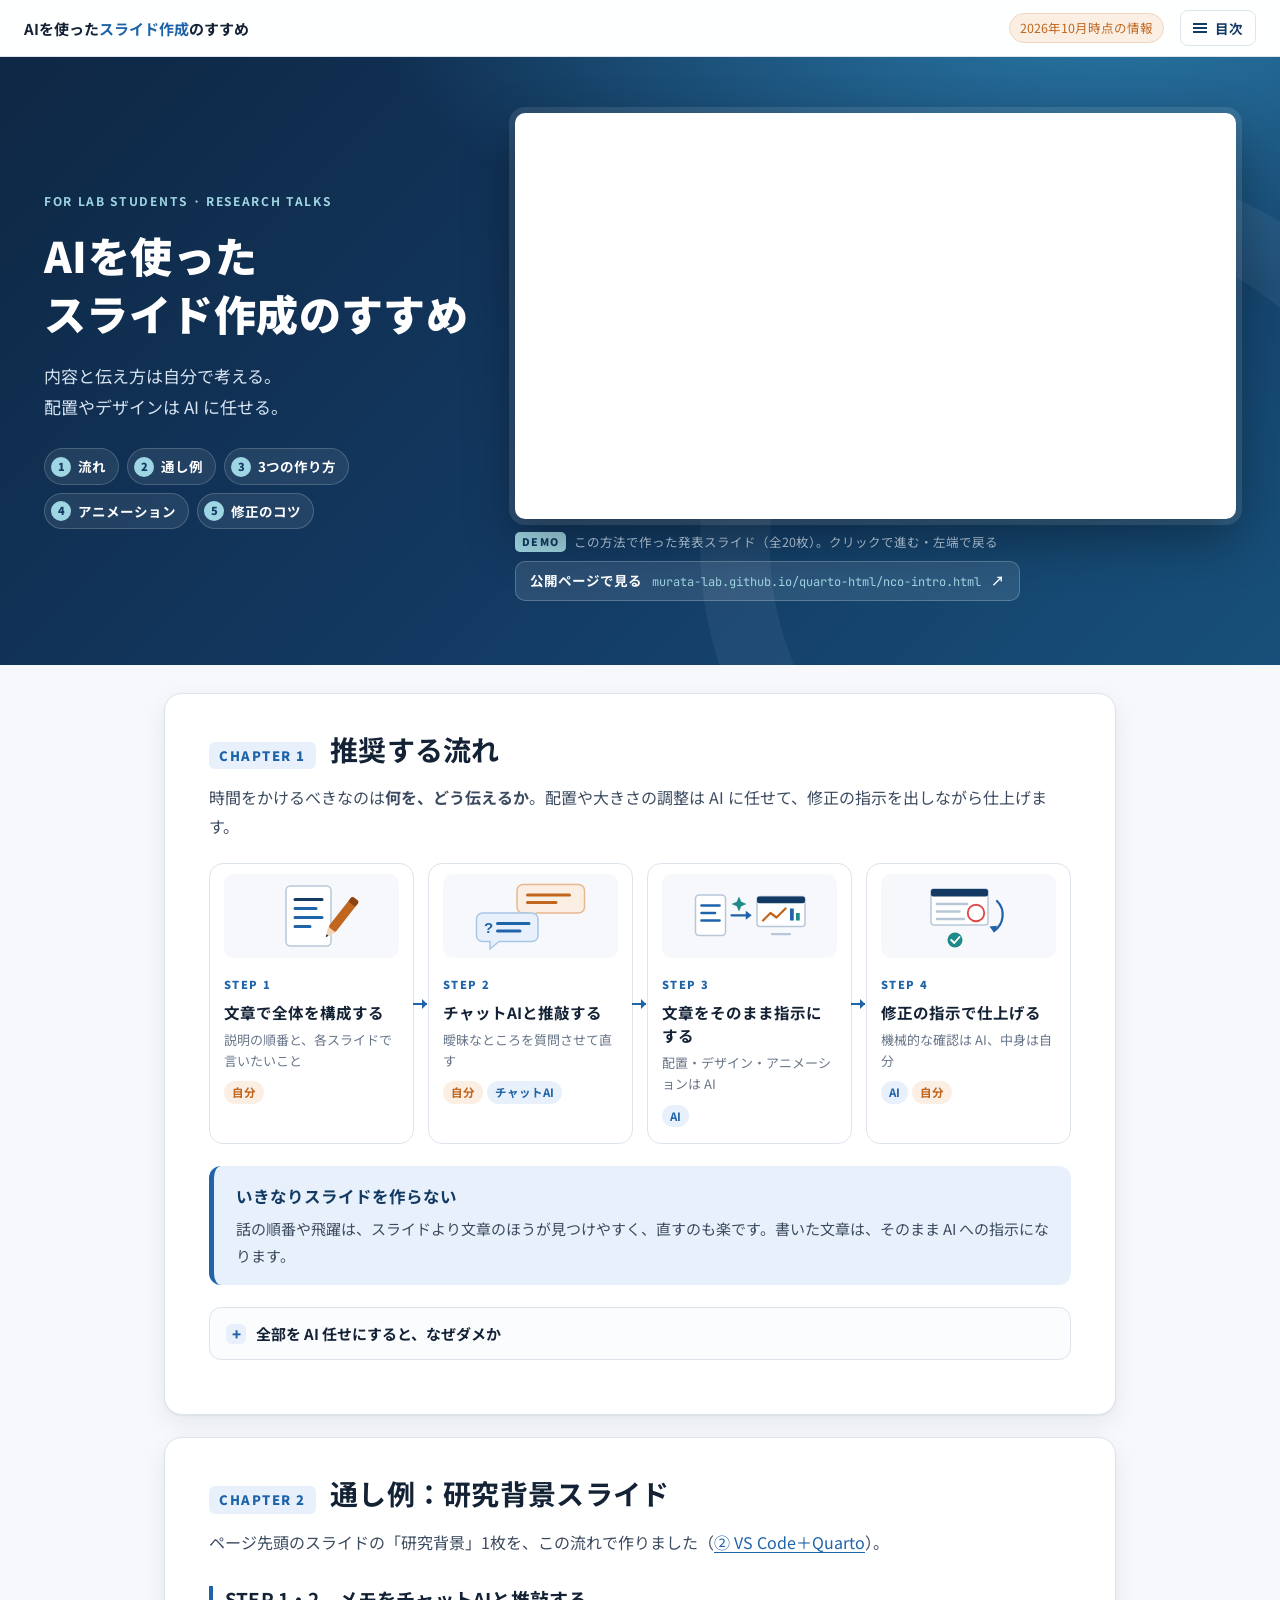
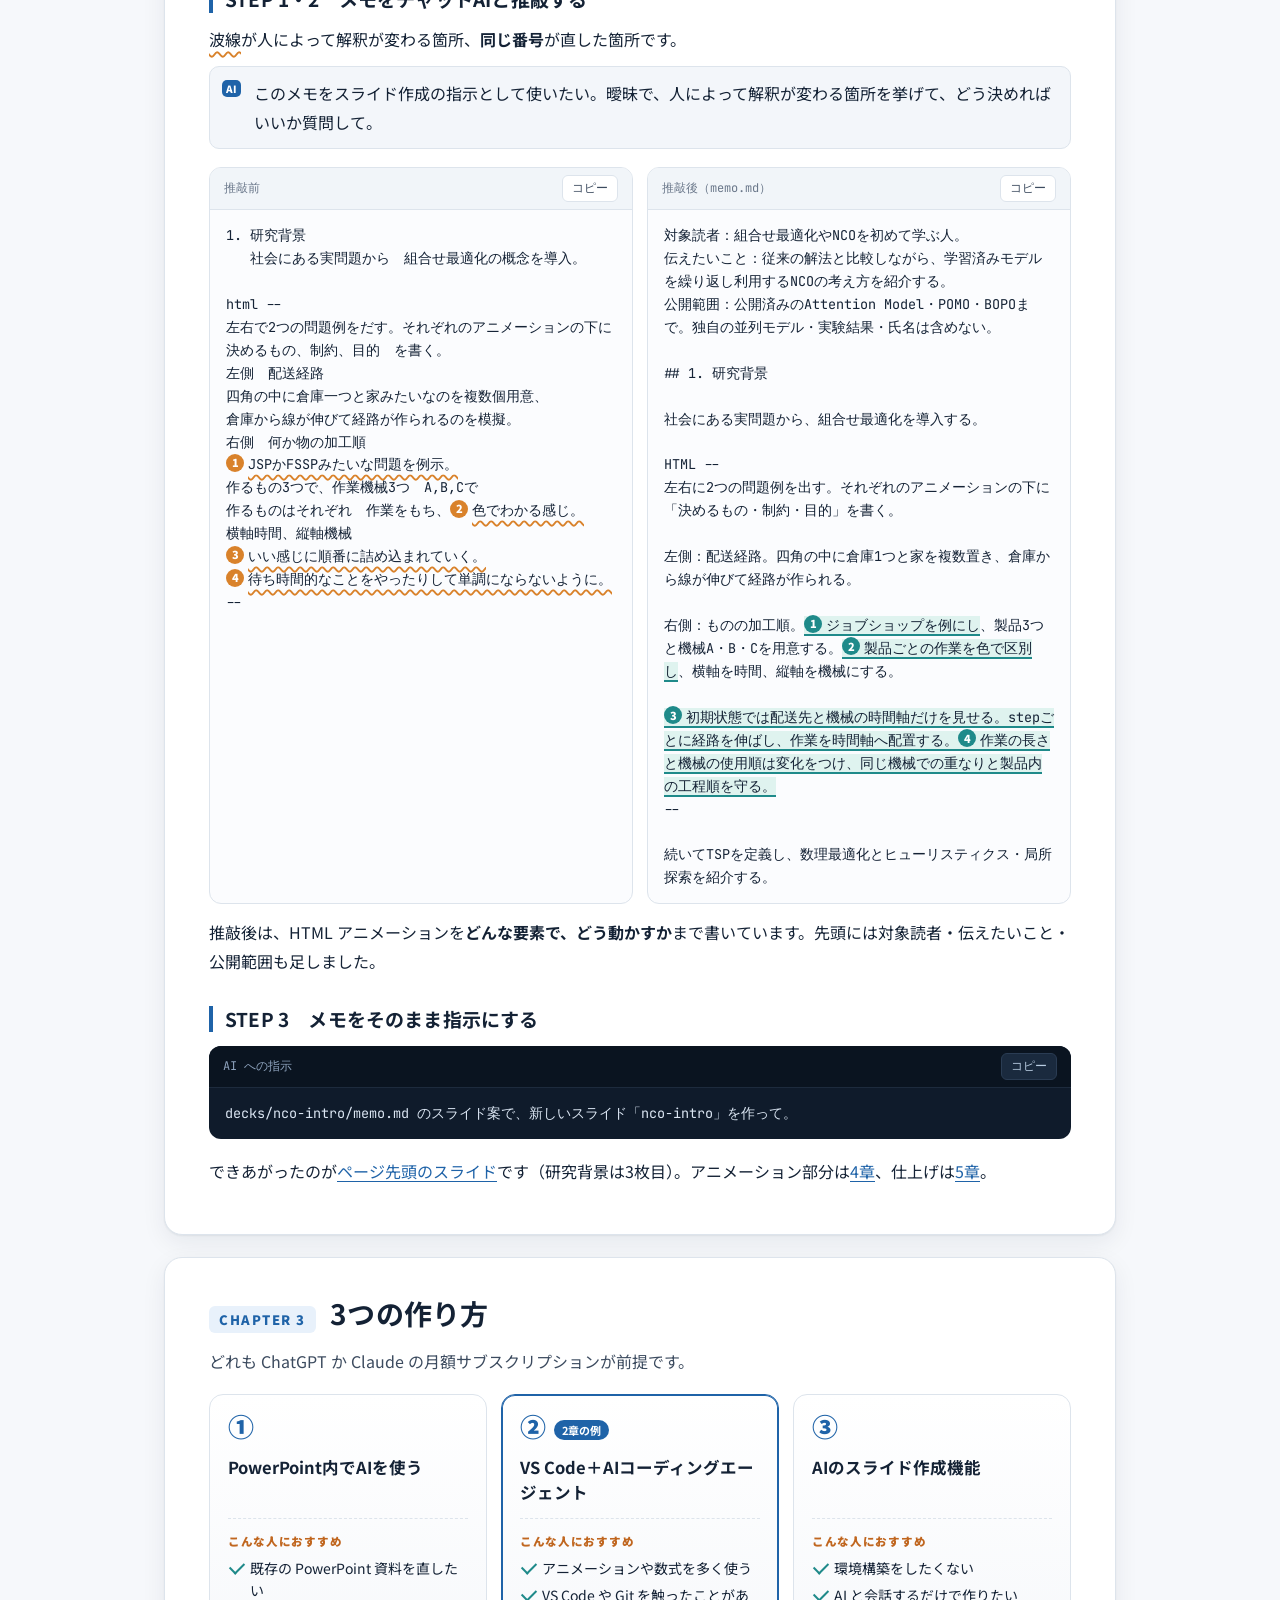
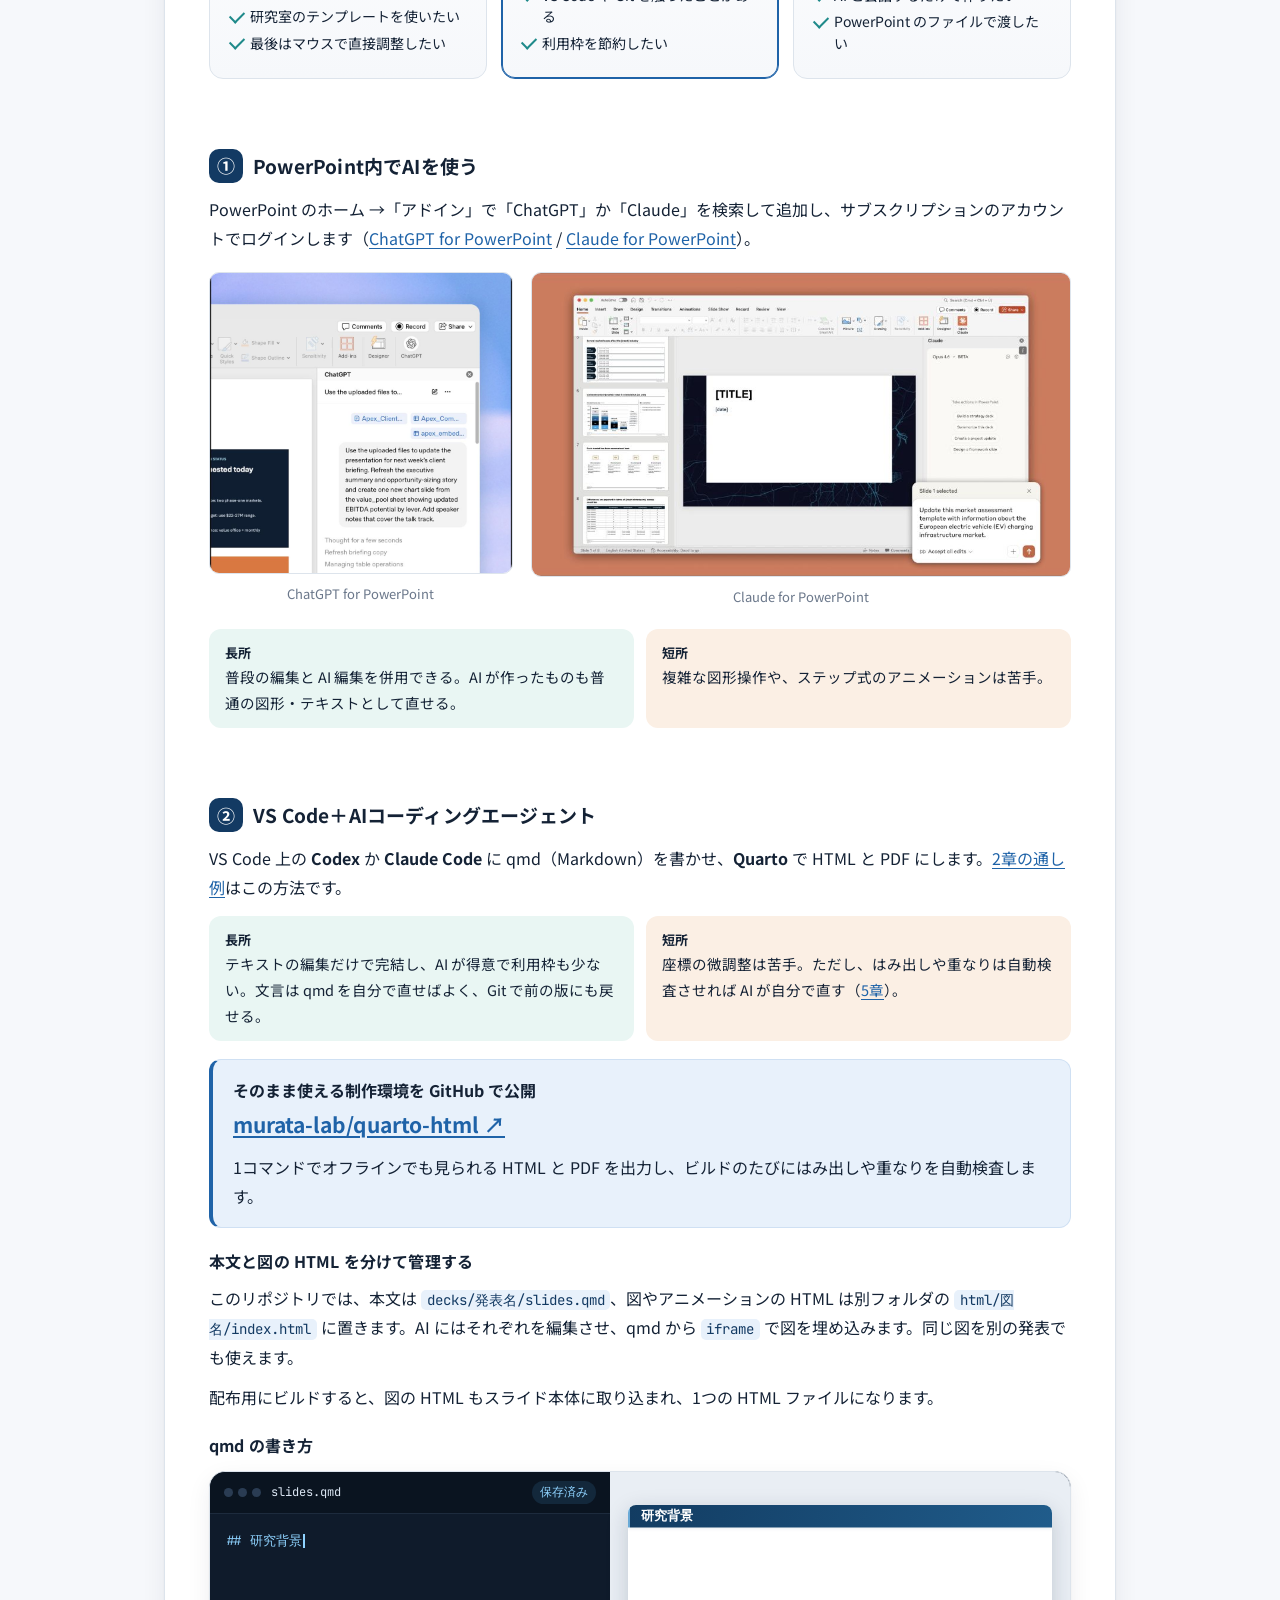
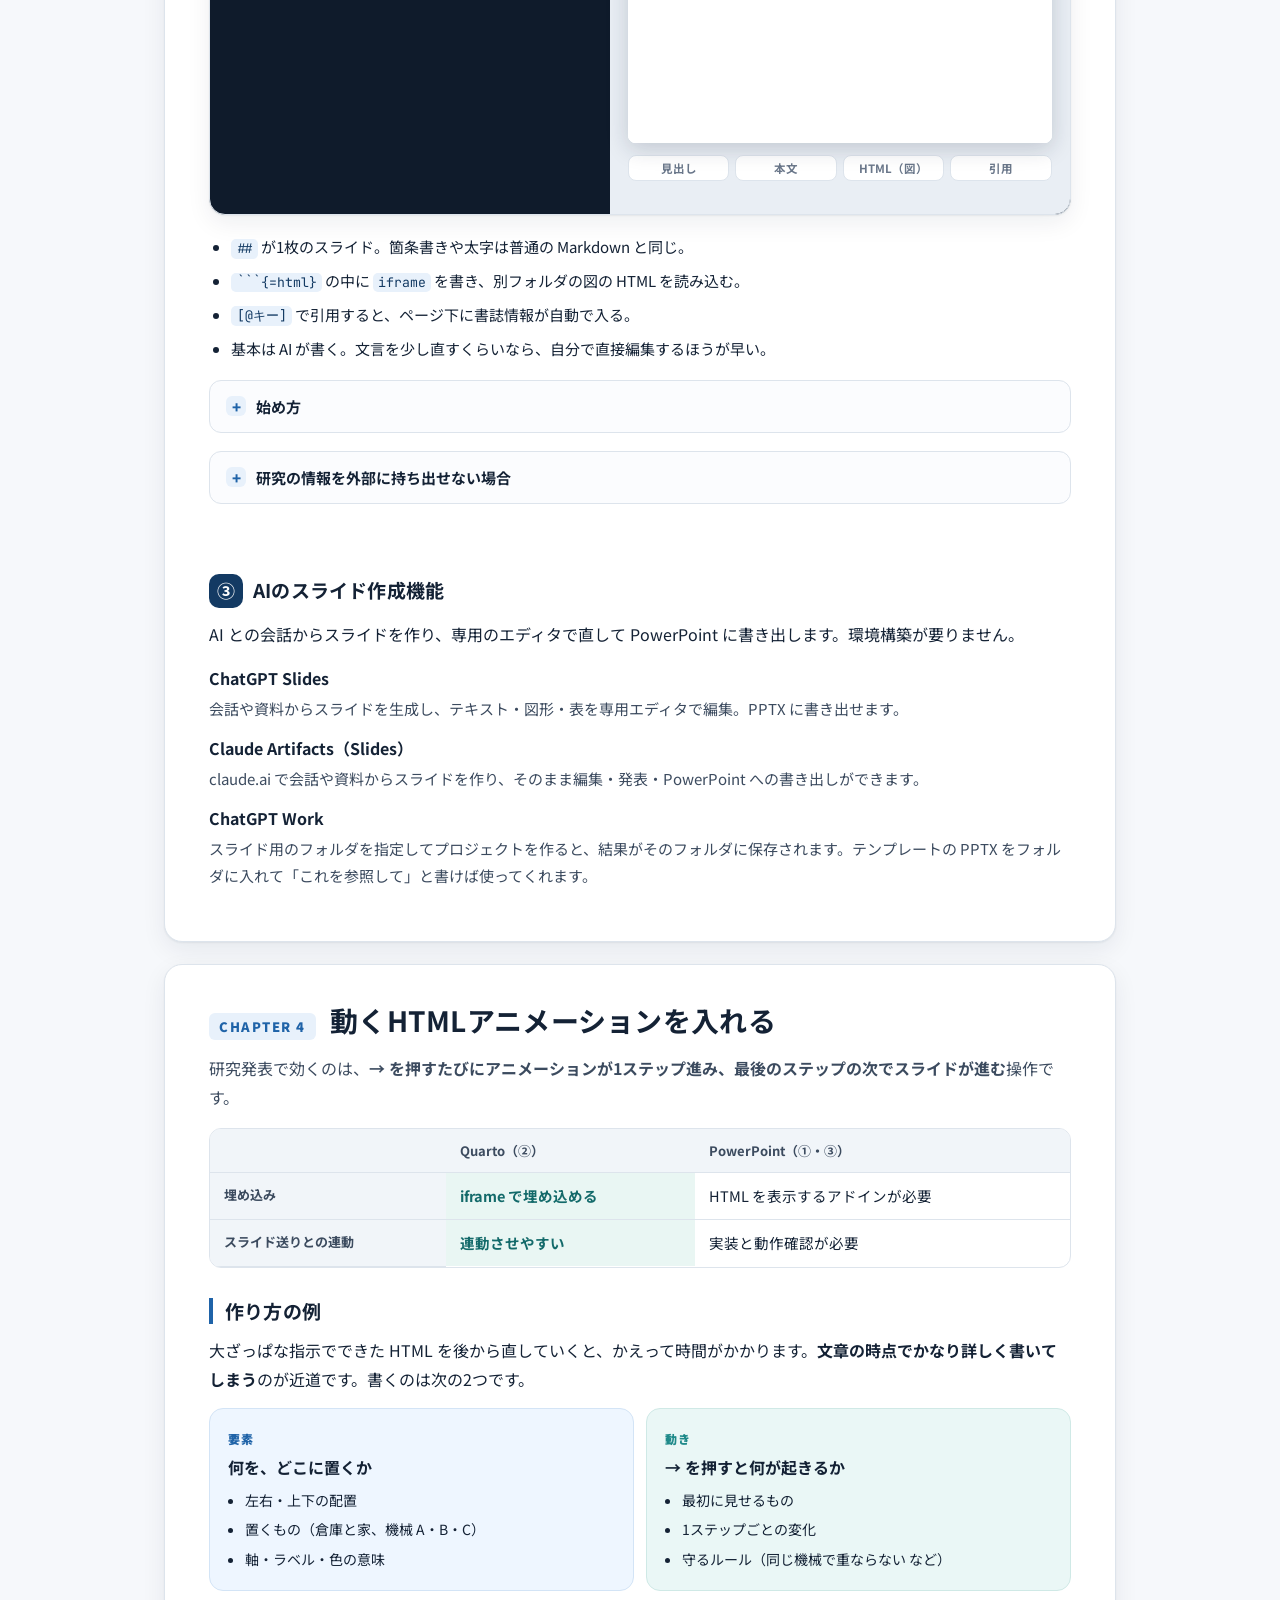
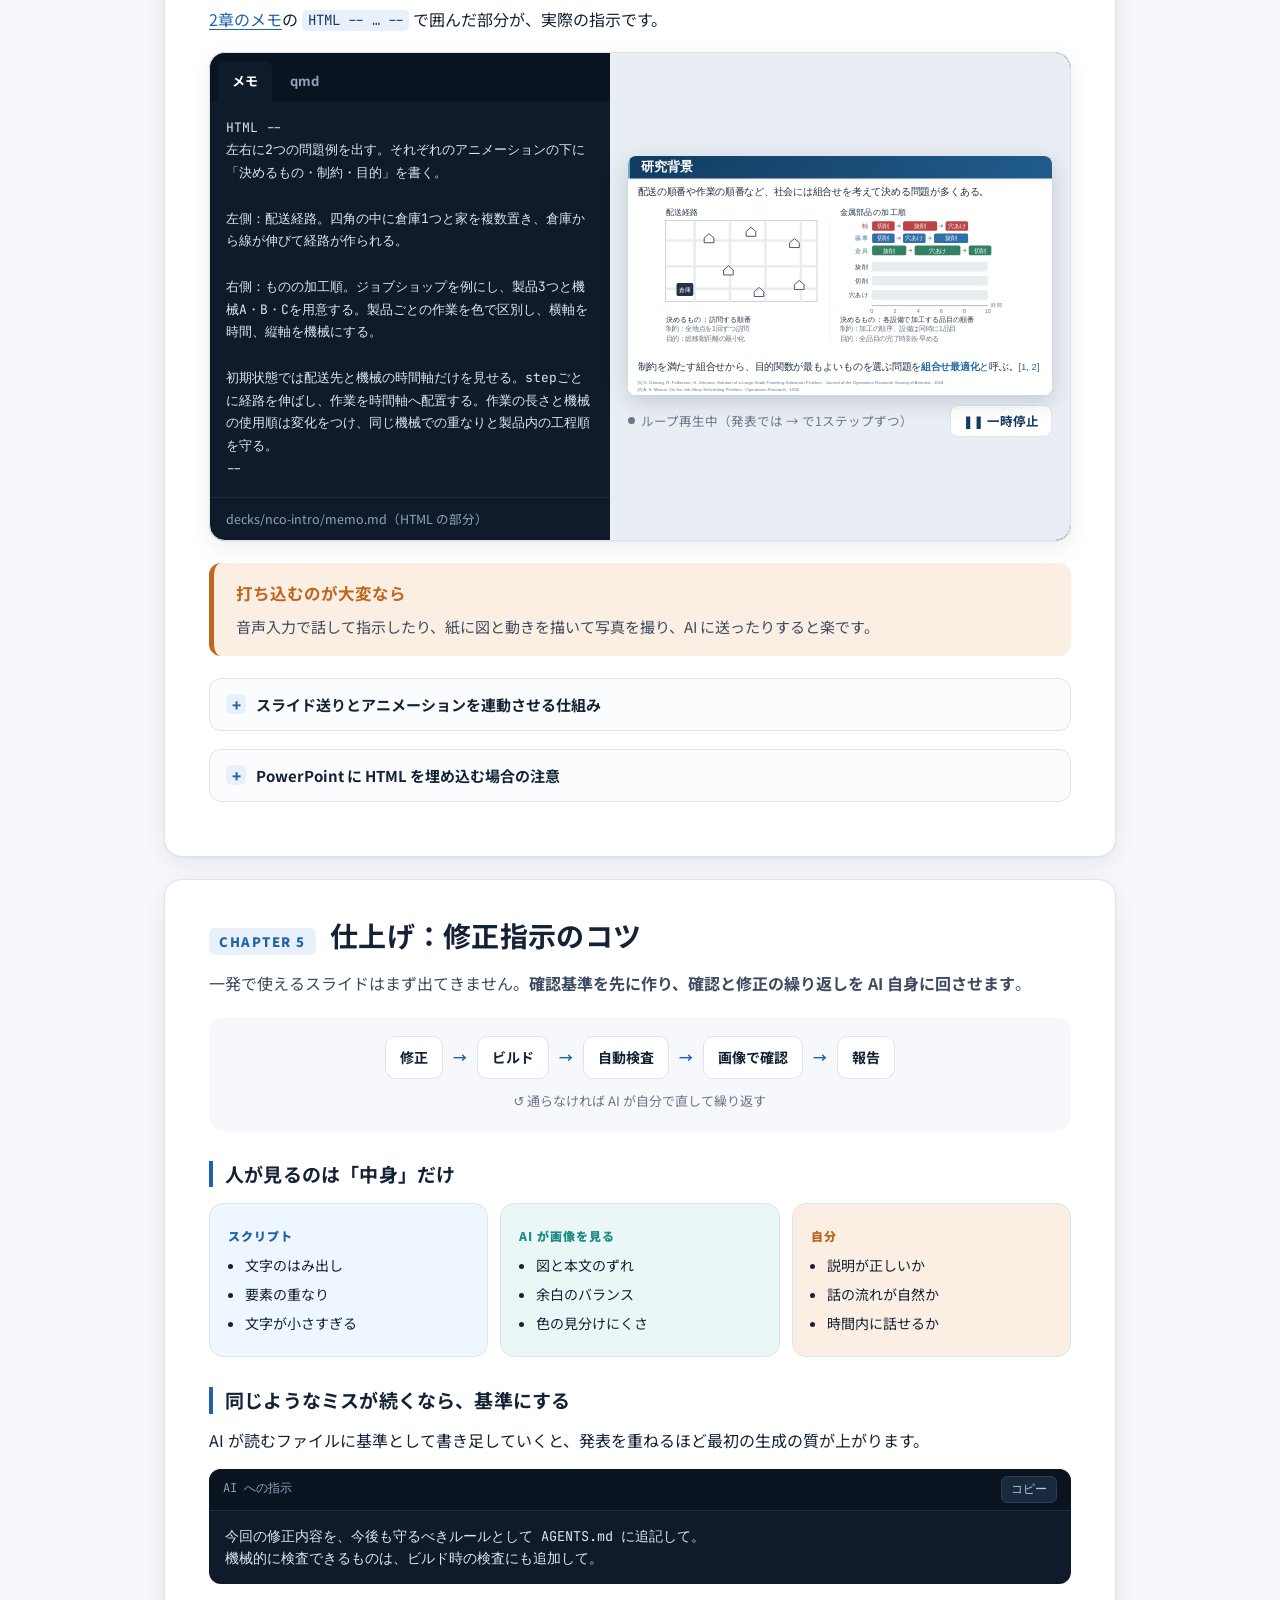
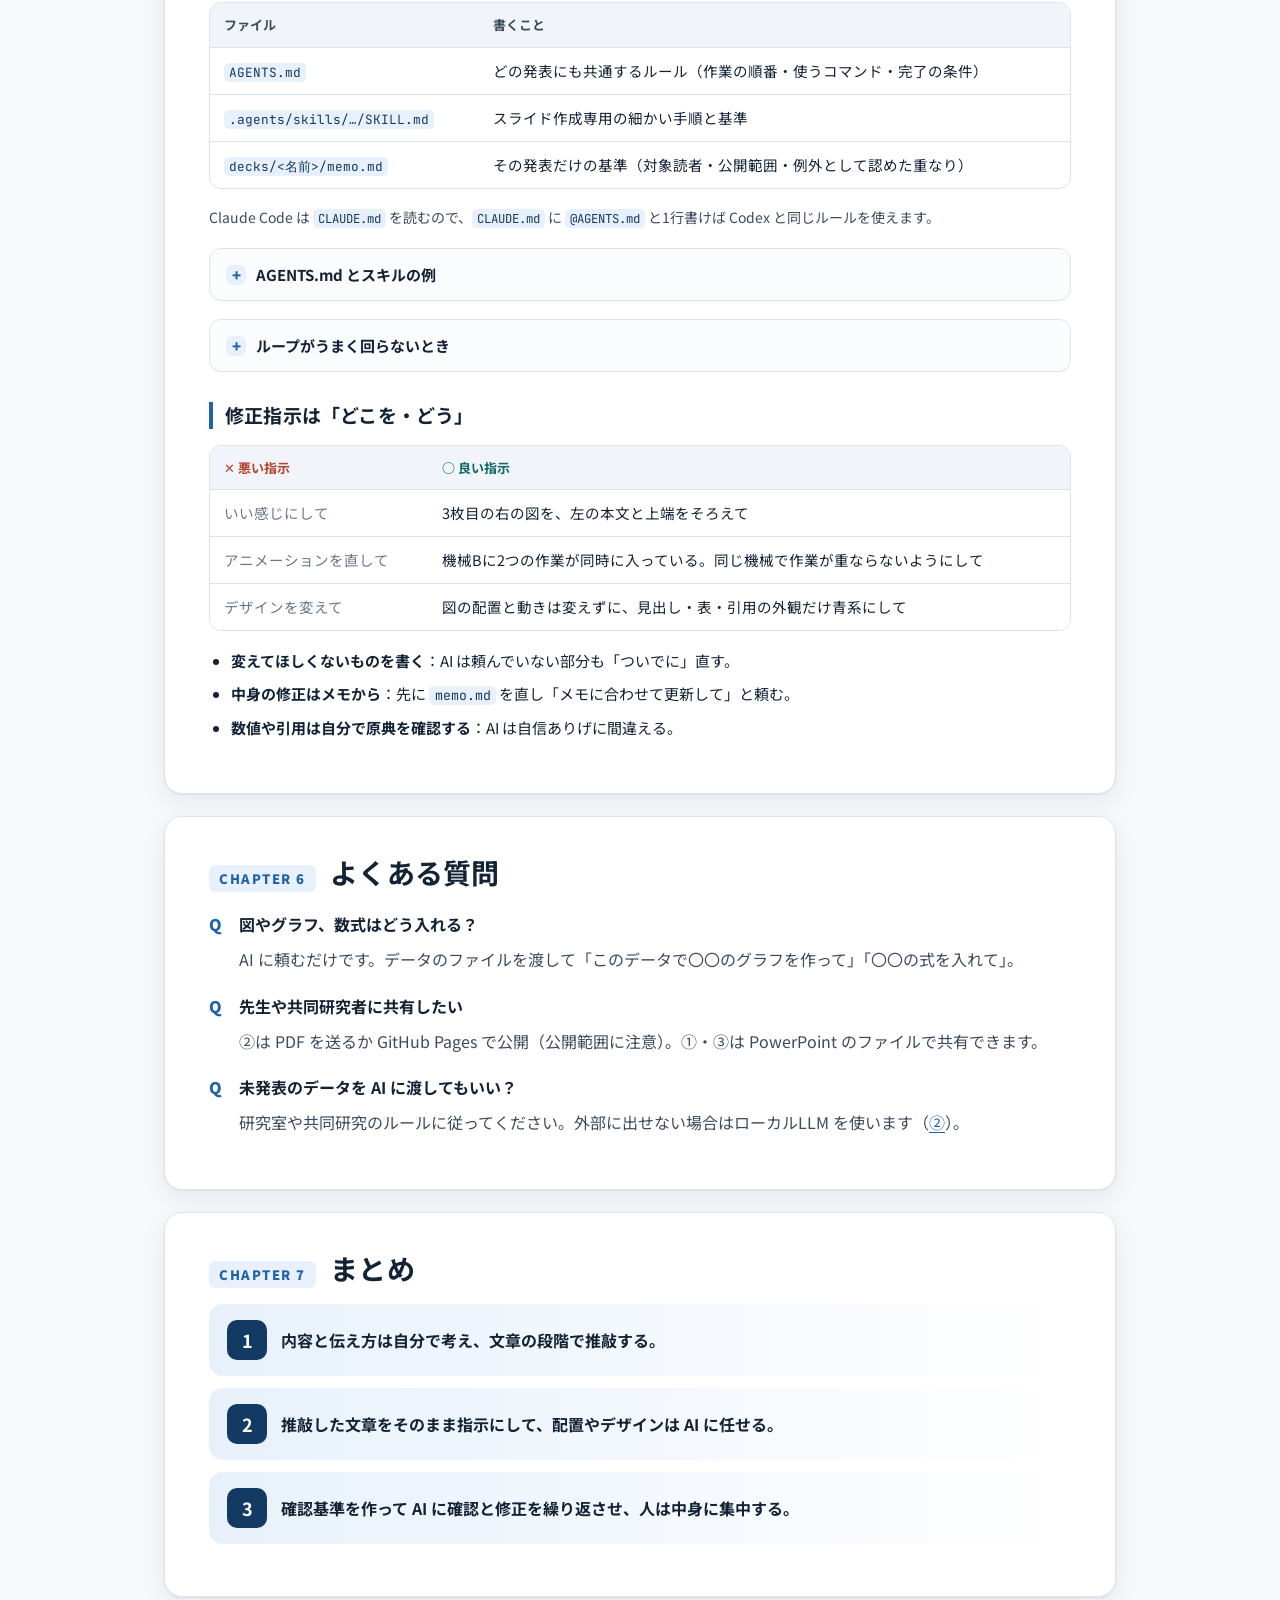
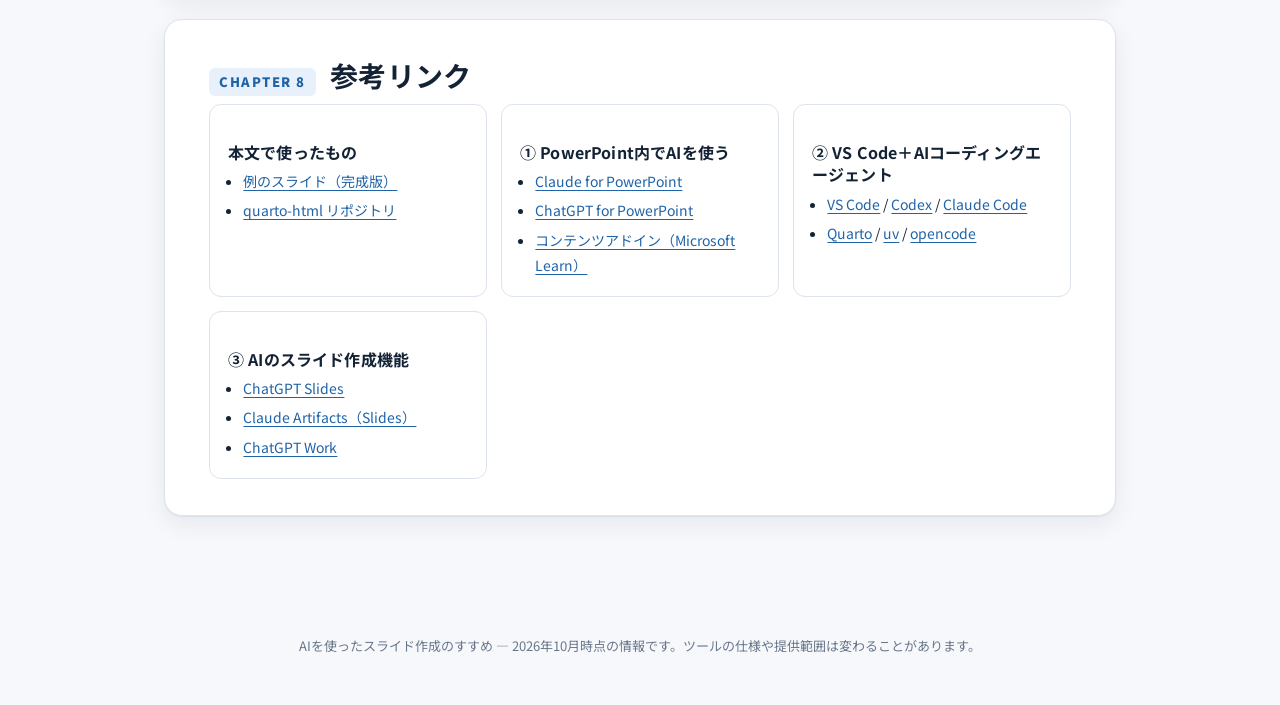
==== commit 6f52700a: "Explain separate HTML figures and highlight GitHub starter" ====
--- a/index.html
+++ b/index.html
@@ -231,7 +231,15 @@
       <div class="pro"><b>長所</b>テキストの編集だけで完結し、AI が得意で利用枠も少ない。文言は qmd を自分で直せばよく、Git で前の版にも戻せる。</div>
       <div class="con"><b>短所</b>座標の微調整は苦手。ただし、はみ出しや重なりは自動検査させれば AI が自分で直す（<a href="#revise">5章</a>）。</div>
     </div>
-    <p>そのまま使える基盤を <a href="https://github.com/murata-lab/quarto-html" target="_blank" rel="noopener">murata-lab/quarto-html</a> で公開しています。1コマンドでオフラインでも見られる HTML と PDF を出力し、ビルドのたびにはみ出しや重なりを自動検査します。</p>
+    <div class="callout repo-callout">
+      <strong class="callout-title">そのまま使える制作環境を GitHub で公開</strong>
+      <a class="repo-link" href="https://github.com/murata-lab/quarto-html" target="_blank" rel="noopener">murata-lab/quarto-html <span aria-hidden="true">↗</span></a>
+      <p>1コマンドでオフラインでも見られる HTML と PDF を出力し、ビルドのたびにはみ出しや重なりを自動検査します。</p>
+    </div>
+
+    <h4>本文と図の HTML を分けて管理する</h4>
+    <p>このリポジトリでは、本文は <code>decks/発表名/slides.qmd</code>、図やアニメーションの HTML は別フォルダの <code>html/図名/index.html</code> に置きます。AI にはそれぞれを編集させ、qmd から <code>iframe</code> で図を埋め込みます。同じ図を別の発表でも使えます。</p>
+    <p>配布用にビルドすると、図の HTML もスライド本体に取り込まれ、1つの HTML ファイルになります。</p>
 
     <h4>qmd の書き方</h4>
     <div class="qmd-demo" id="qmd-demo">
@@ -251,7 +259,7 @@
     </div>
     <ul class="tight">
       <li><code>##</code> が1枚のスライド。箇条書きや太字は普通の Markdown と同じ。</li>
-      <li><code>```{=html}</code> の中に HTML を書くと、そのまま埋め込まれる。</li>
+      <li><code>```{=html}</code> の中に <code>iframe</code> を書き、別フォルダの図の HTML を読み込む。</li>
       <li><code>[@キー]</code> で引用すると、ページ下に書誌情報が自動で入る。</li>
       <li>基本は AI が書く。文言を少し直すくらいなら、自分で直接編集するほうが早い。</li>
     </ul>
--- a/assets/style.css
+++ b/assets/style.css
@@ -89,6 +89,9 @@
 .callout > :first-child { margin-top: 0; }
 .callout > :last-child { margin-bottom: 0; }
 .callout-title { font-weight: 700; display: block; margin-bottom: 4px; }
+.repo-callout { border-left: 4px solid var(--blue); }
+.repo-link { display: inline-block; max-width: 100%; font-size: clamp(18px, 2.4vw, 21px); font-weight: 700; line-height: 1.5; }
+.repo-link:focus-visible { outline: 2px solid var(--blue); outline-offset: 4px; border-radius: 2px; }
 .see { display: inline-flex; align-items: center; gap: 6px; font-size: 14px; font-weight: 700; text-decoration: none; background: var(--blue-soft); padding: 4px 12px; border-radius: 99px; }
 .see::before { content: "→"; }
 
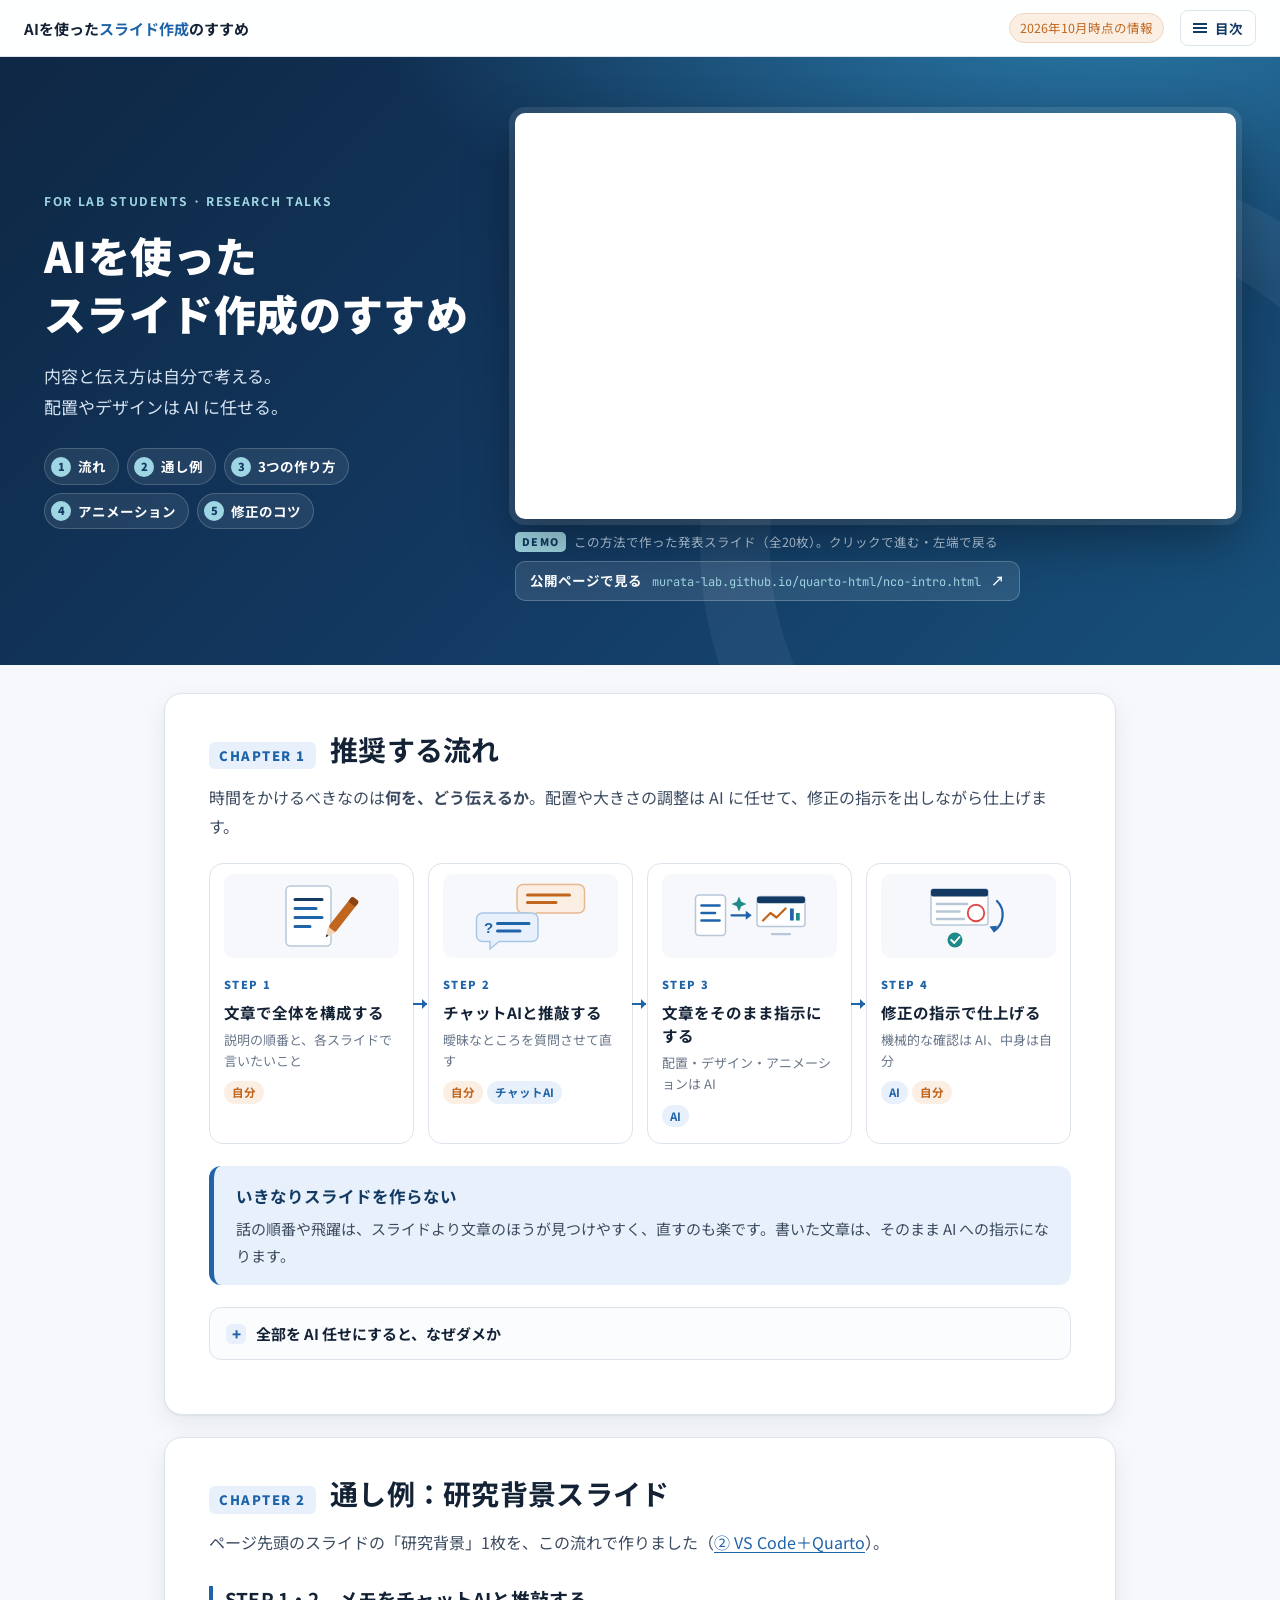
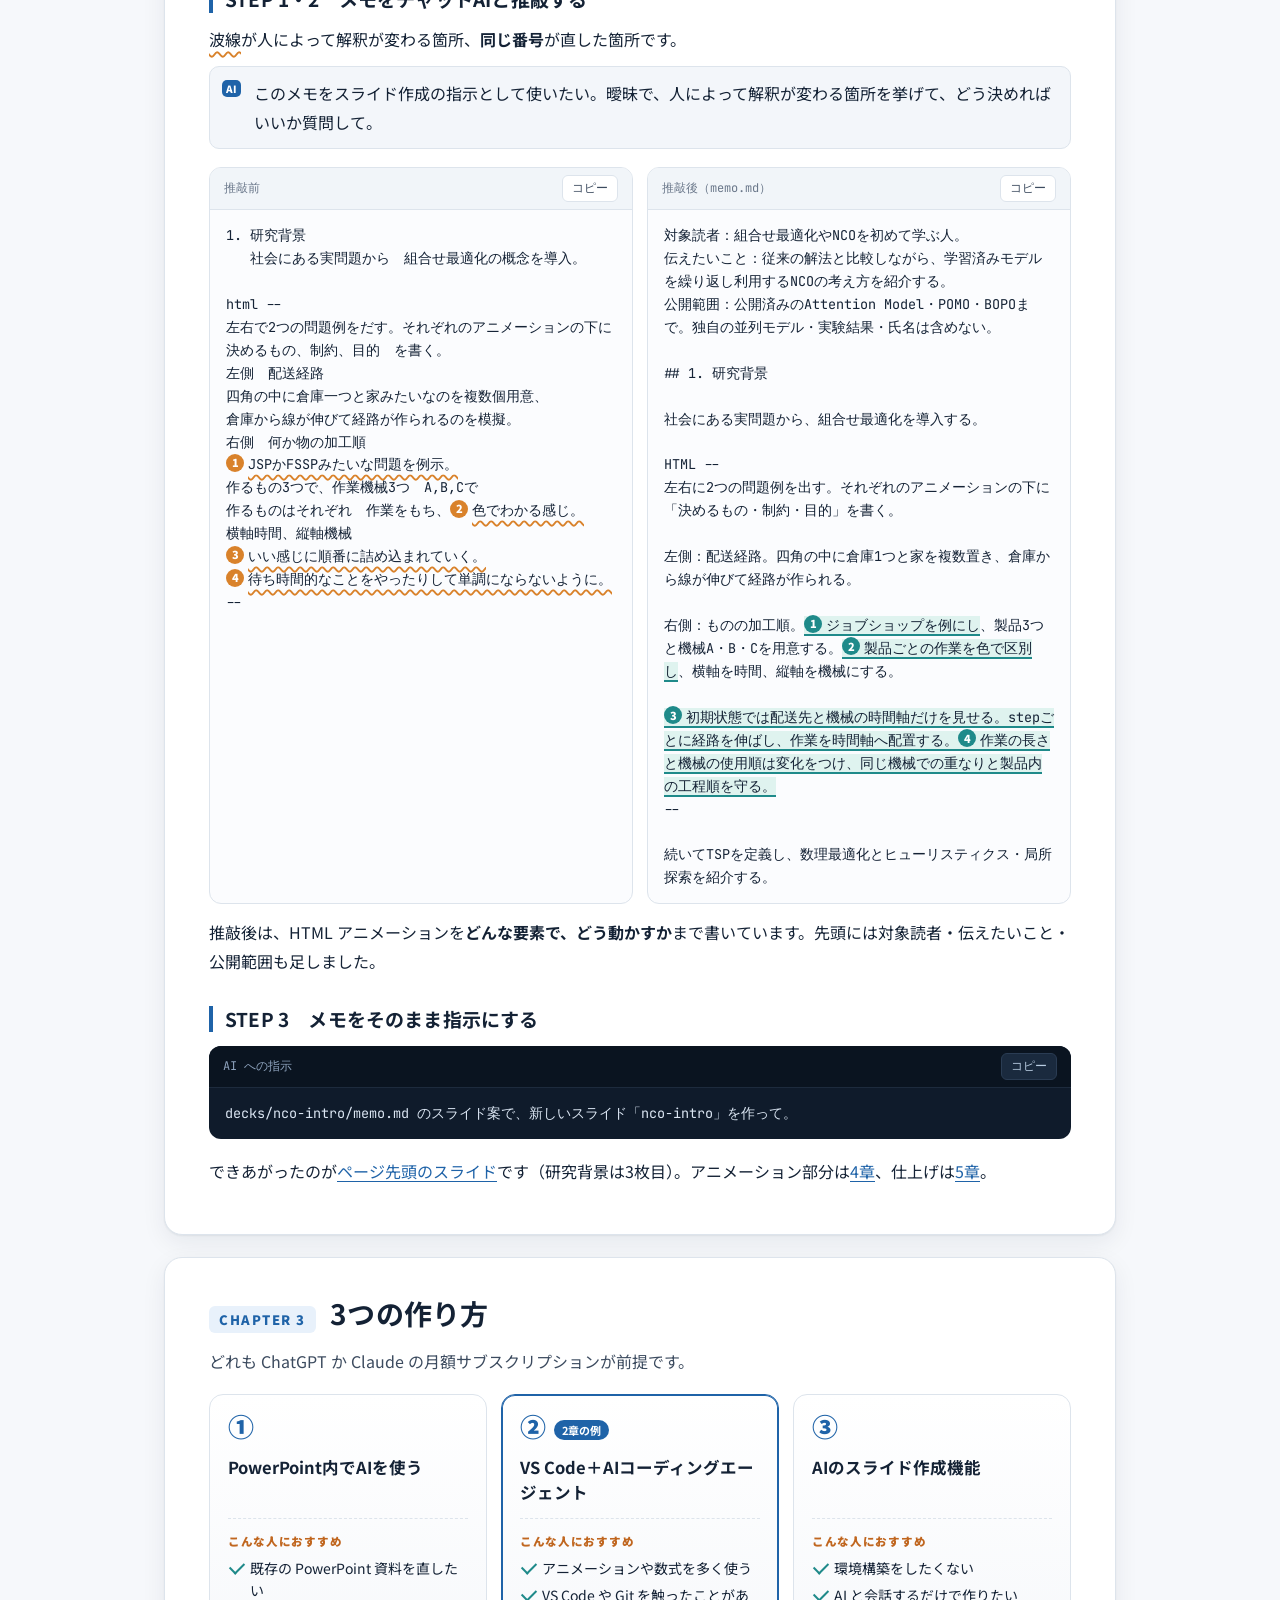
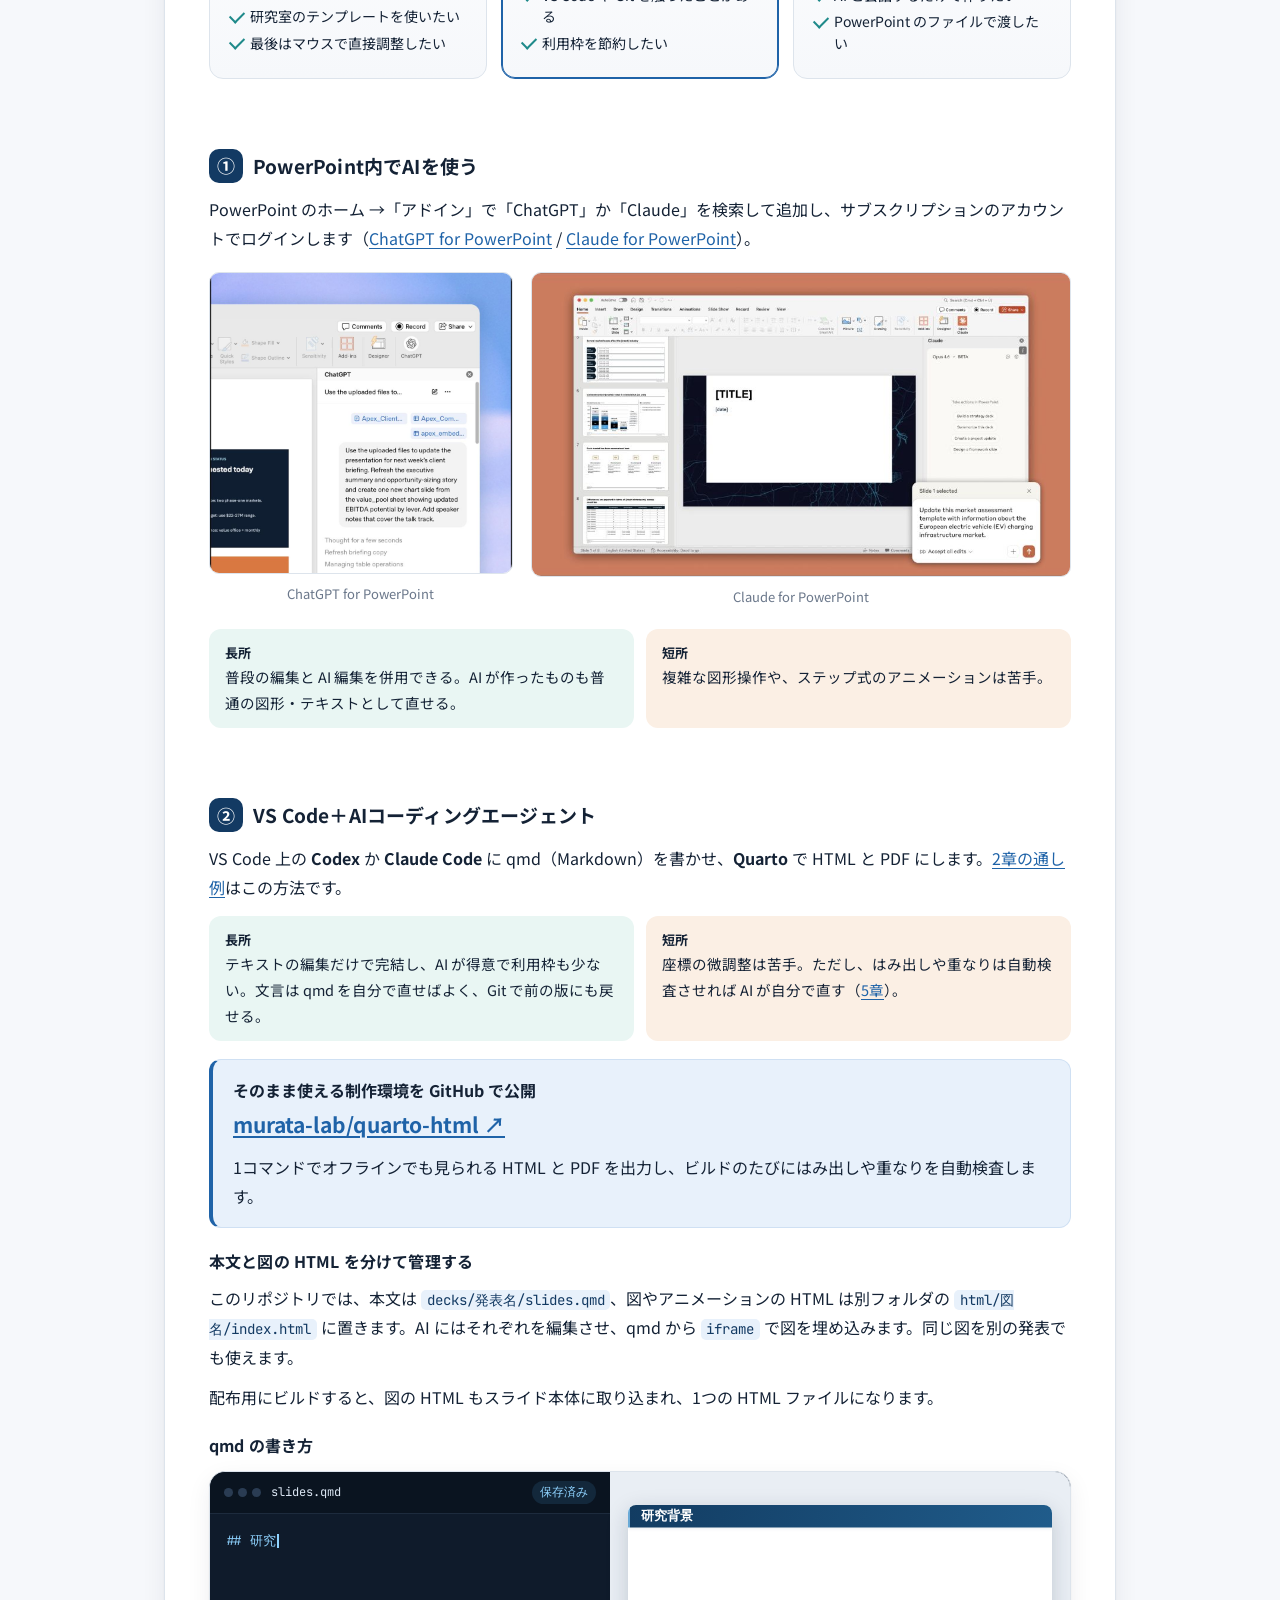
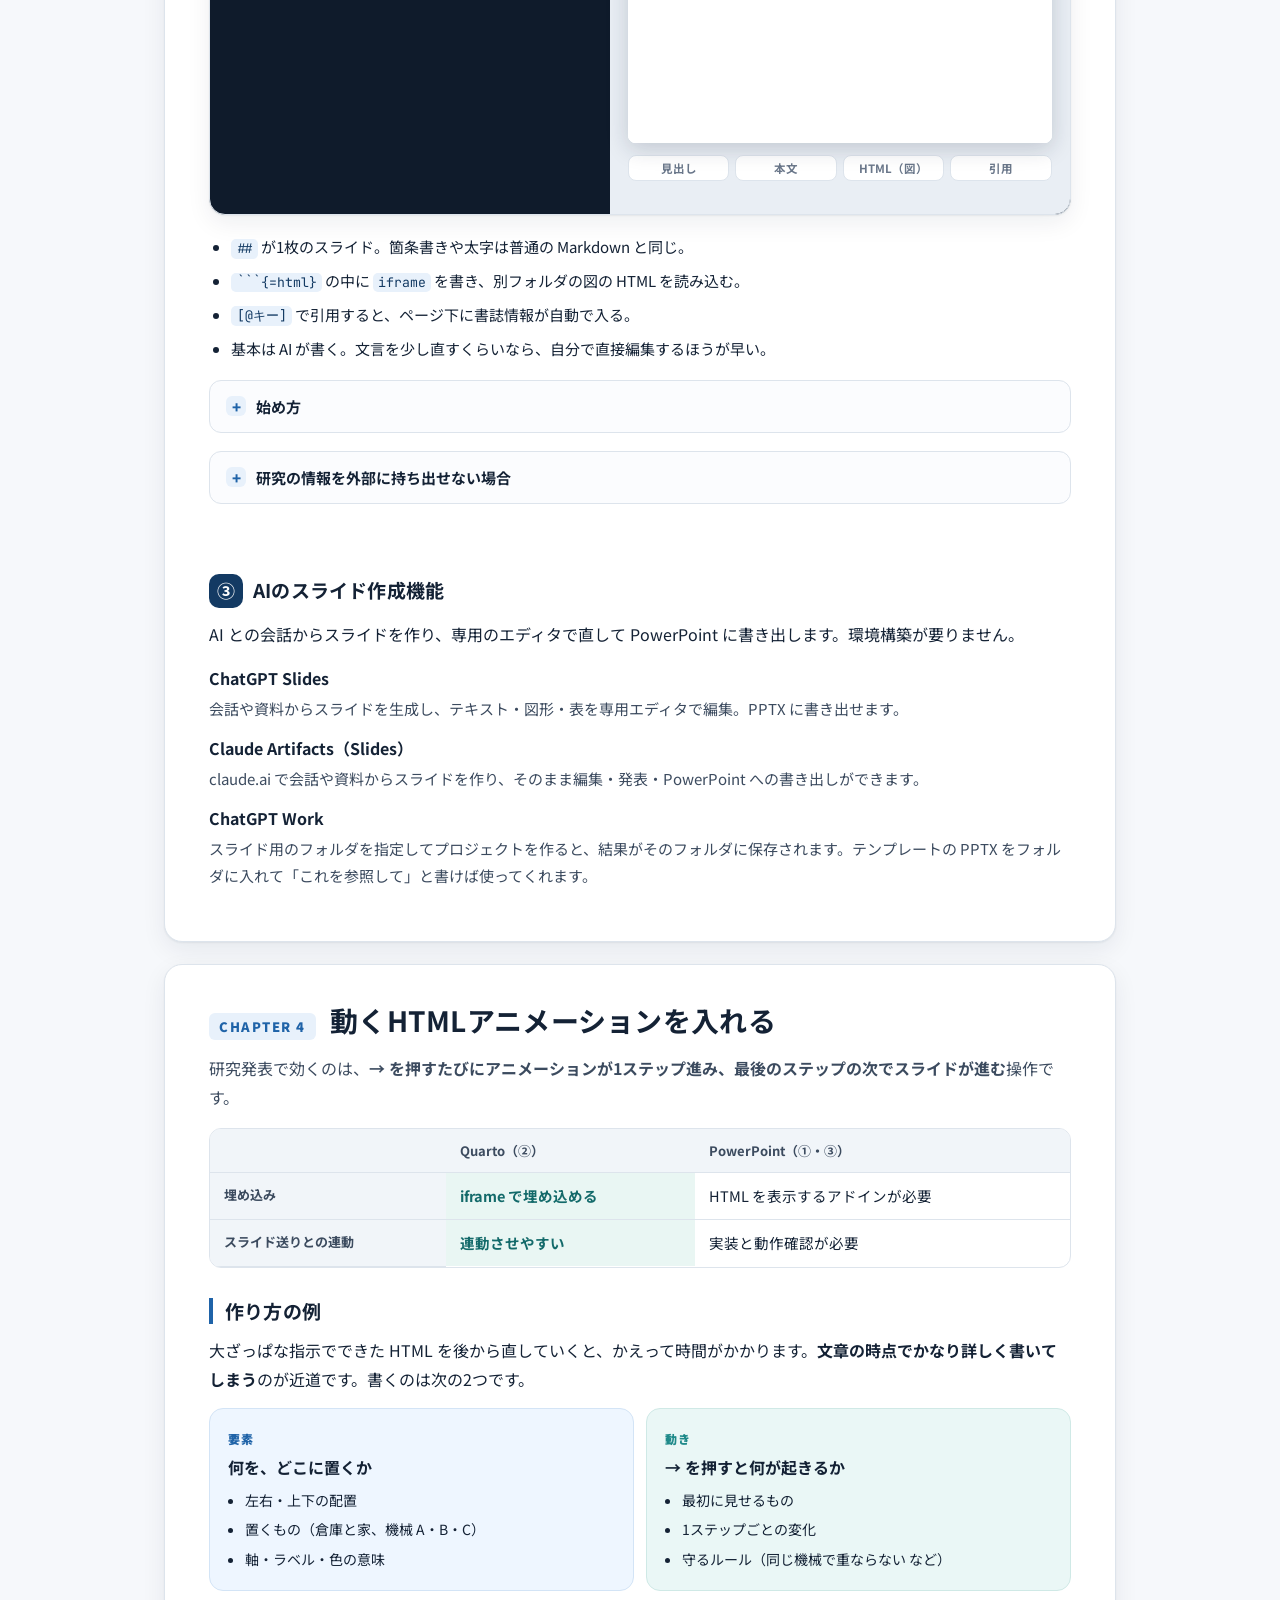
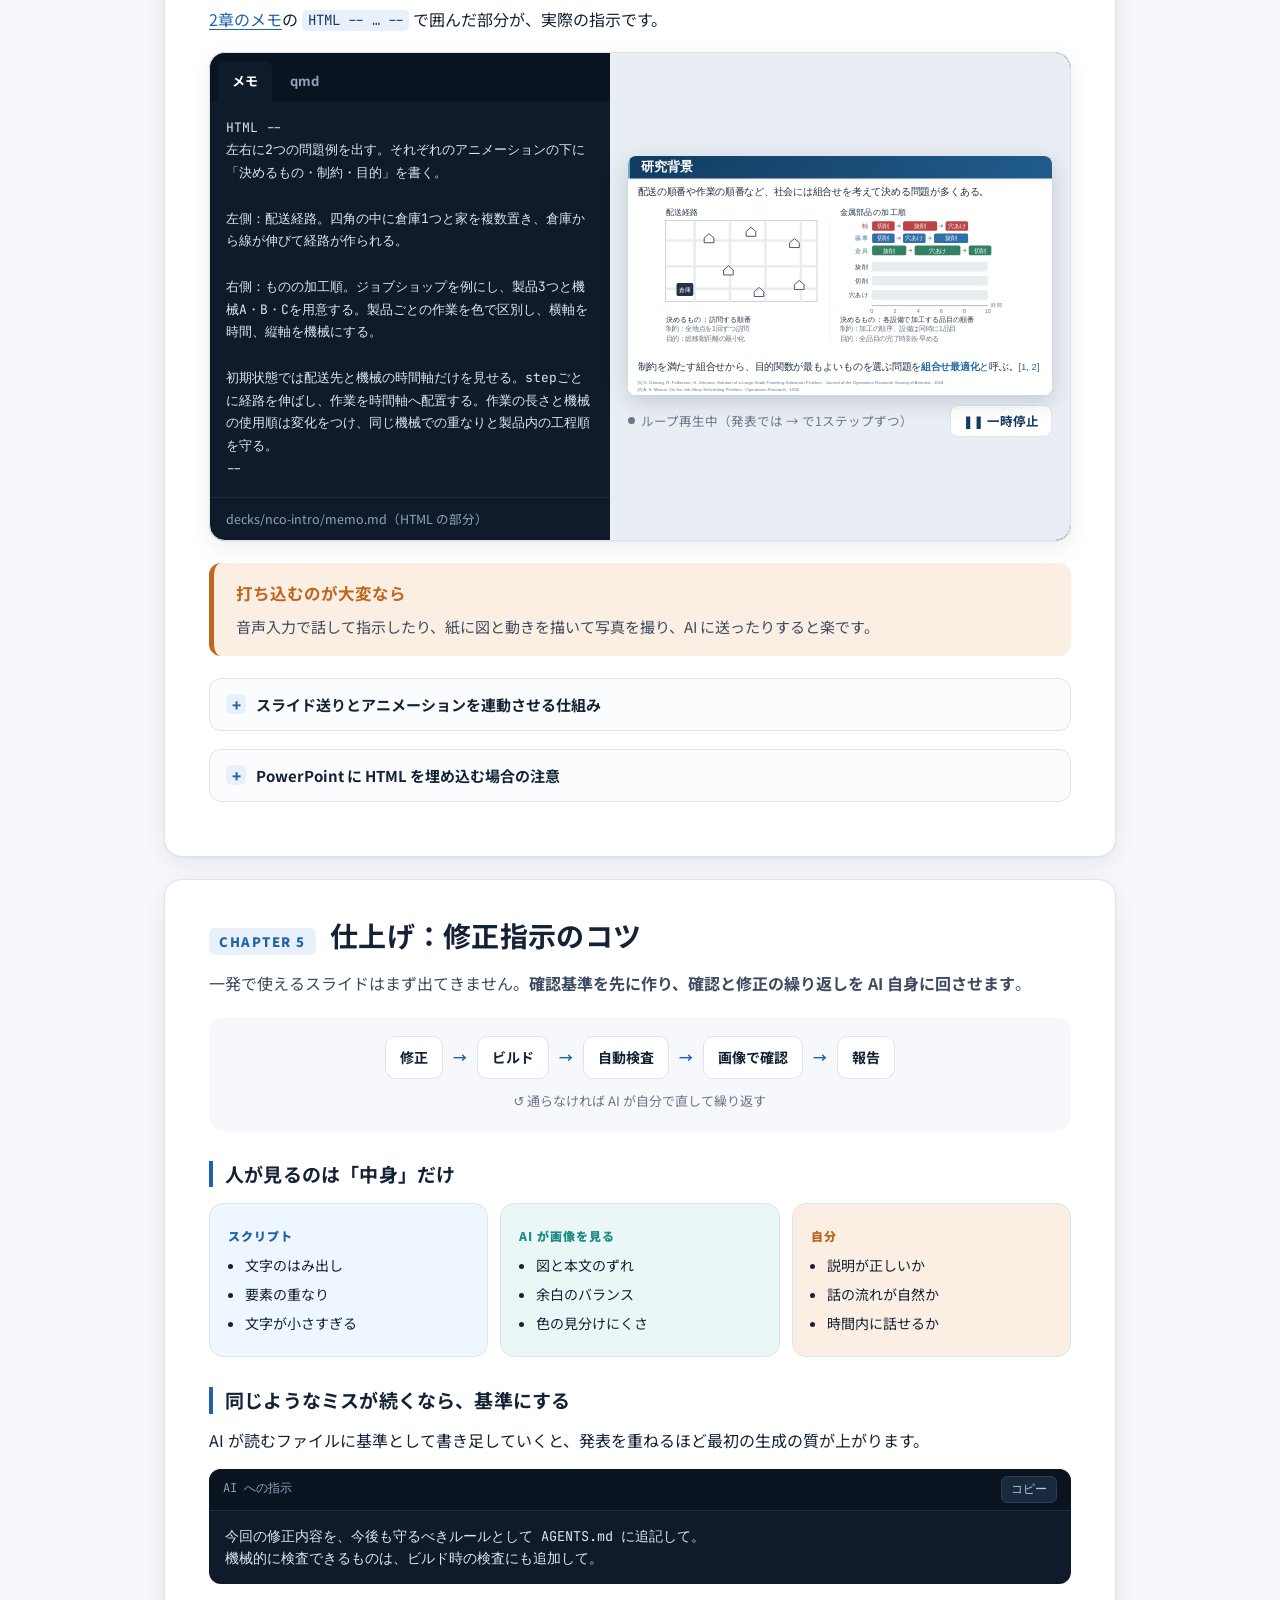
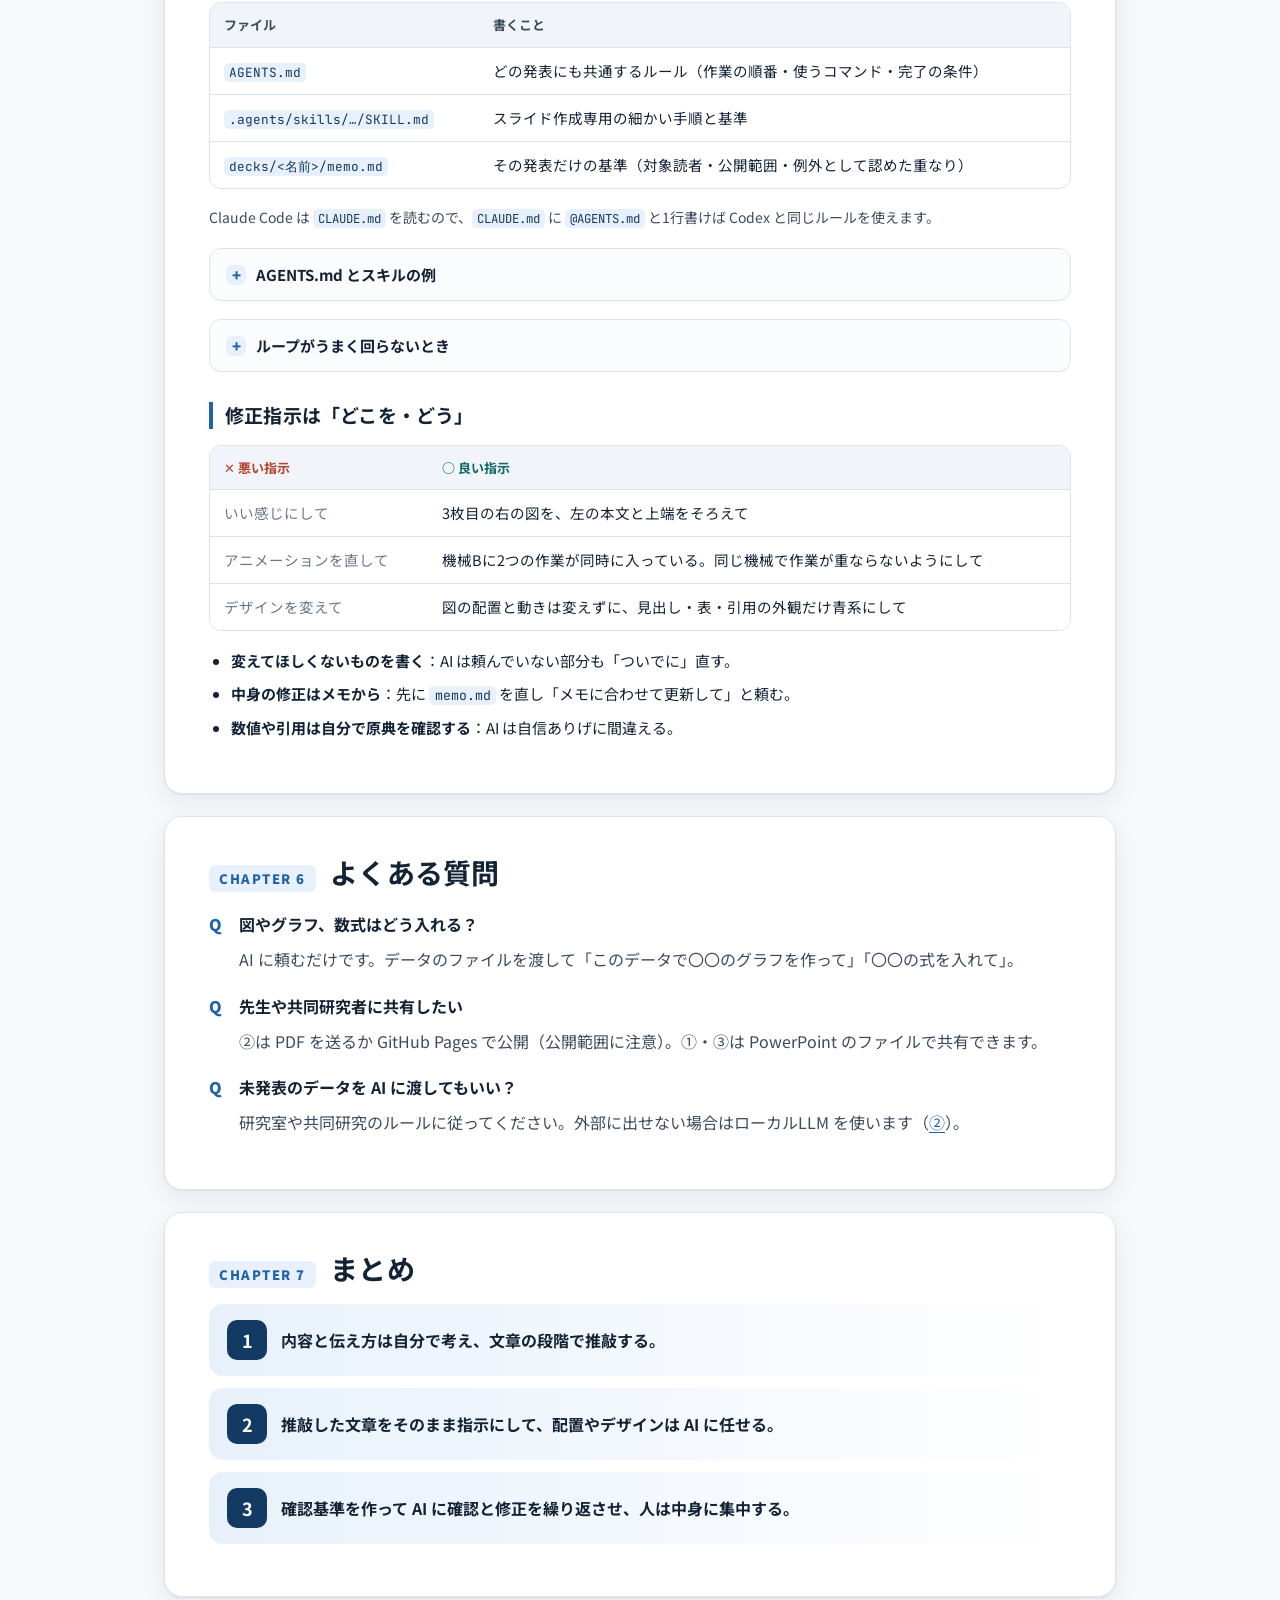
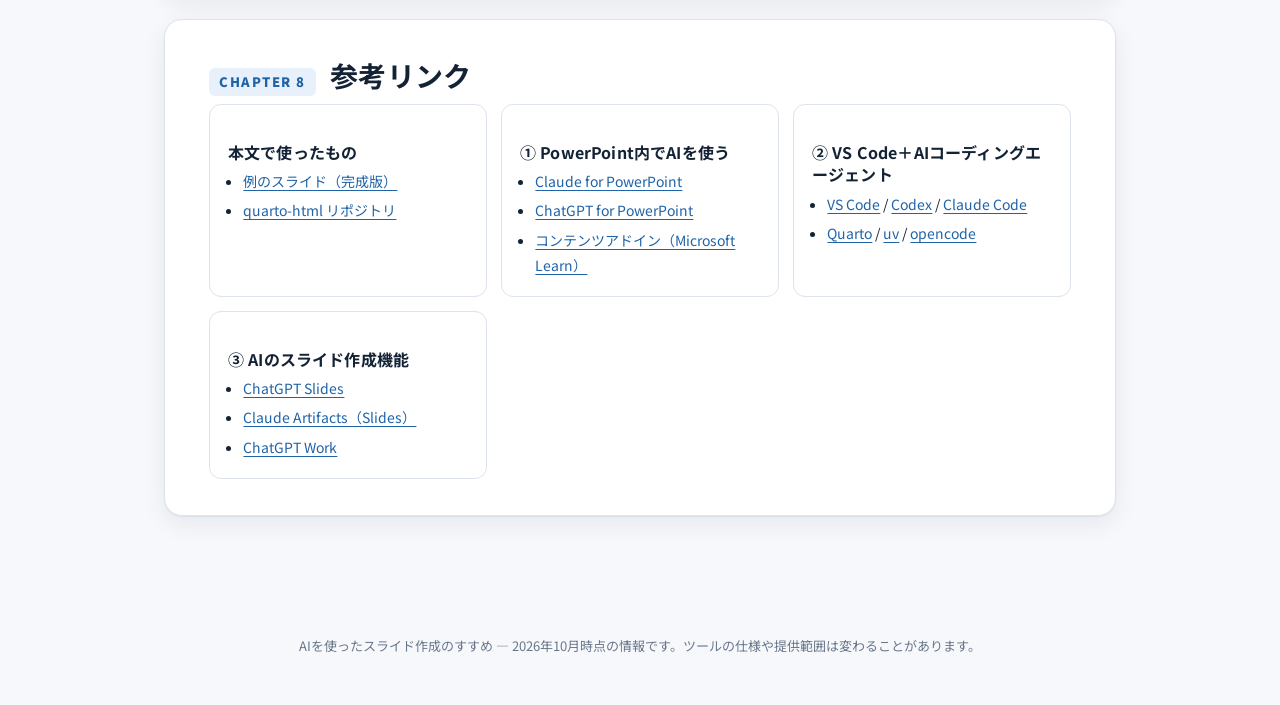
==== commit b4e6e024: "Refresh stylesheet cache for GitHub emphasis" ====
--- a/index.html
+++ b/index.html
@@ -12,7 +12,7 @@
 <link rel="preconnect" href="https://fonts.googleapis.com">
 <link rel="preconnect" href="https://fonts.gstatic.com" crossorigin>
 <link href="https://fonts.googleapis.com/css2?family=JetBrains+Mono:wght@400;600&family=Noto+Sans+JP:wght@400;700;900&display=swap" rel="stylesheet">
-<link rel="stylesheet" href="assets/style.css">
+<link rel="stylesheet" href="assets/style.css?v=20261023-github">
 <script src="assets/main.js" defer></script>
 </head>
 <body>
